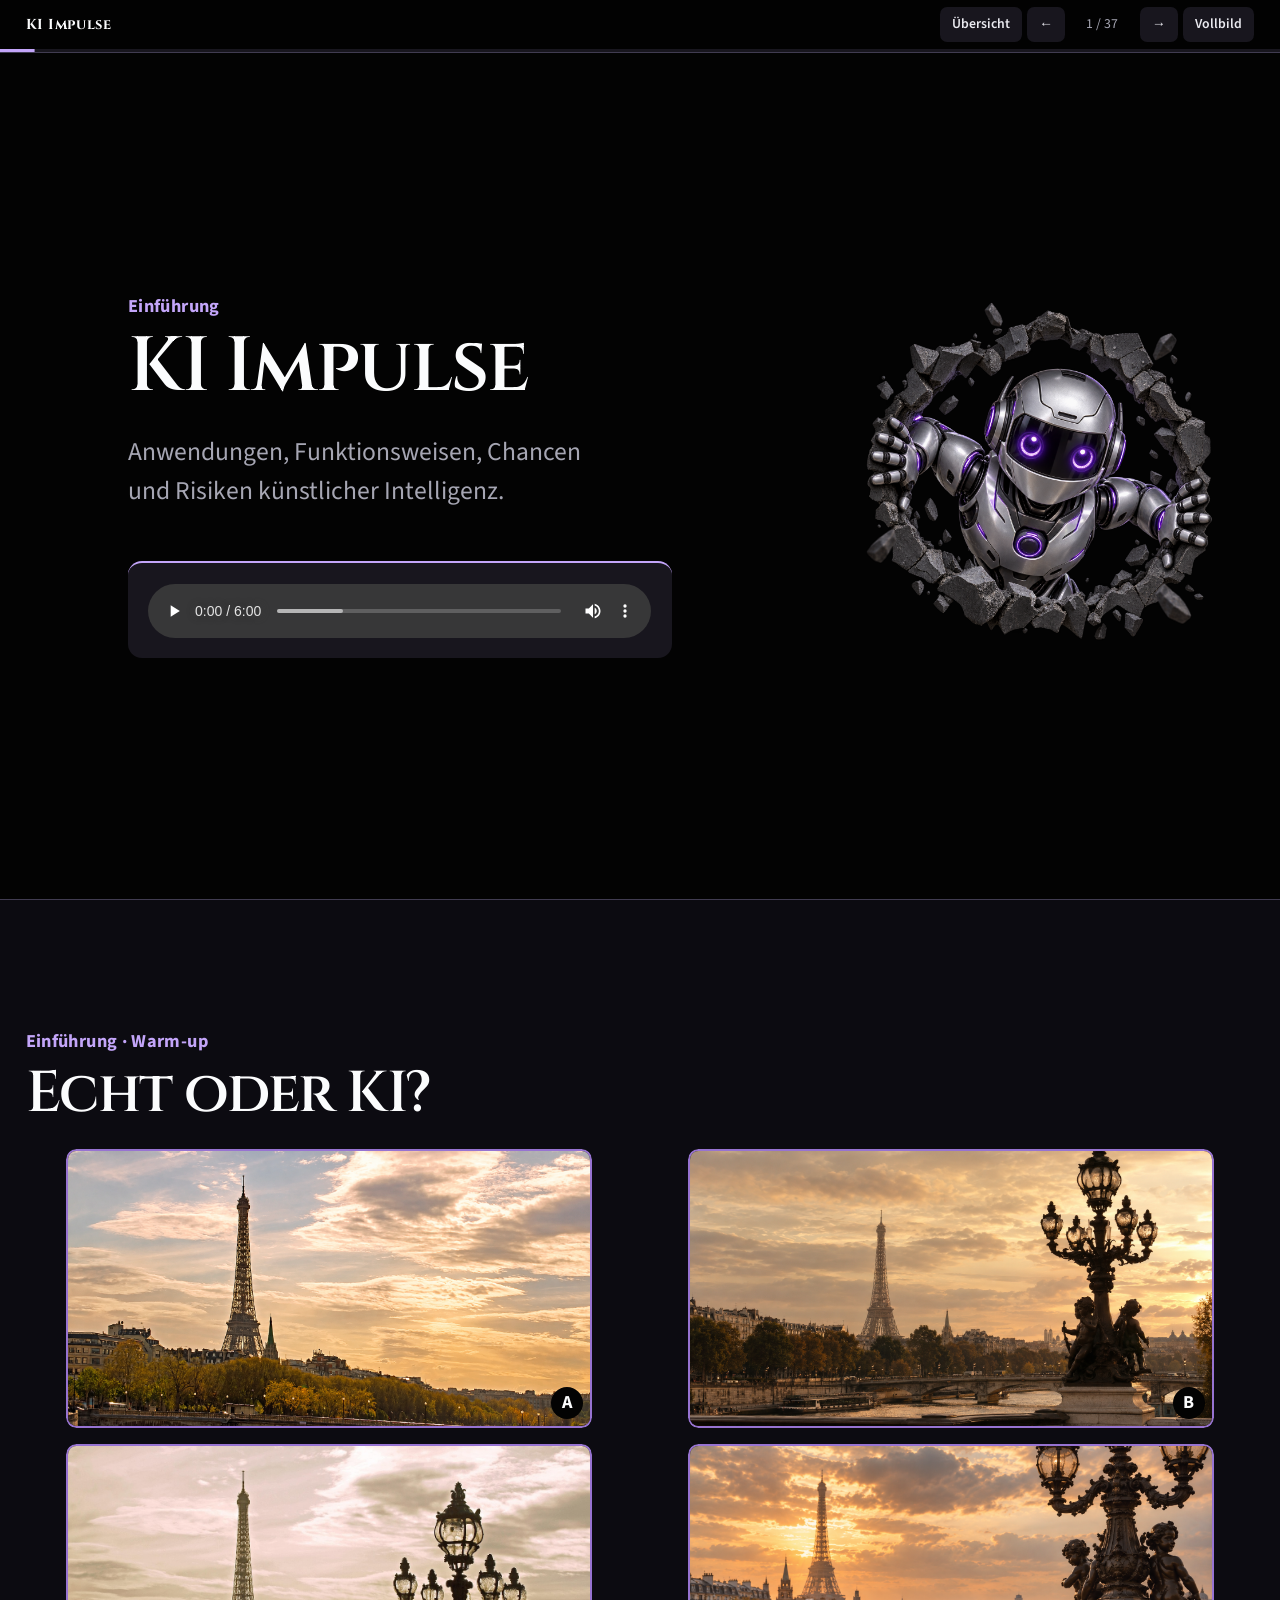
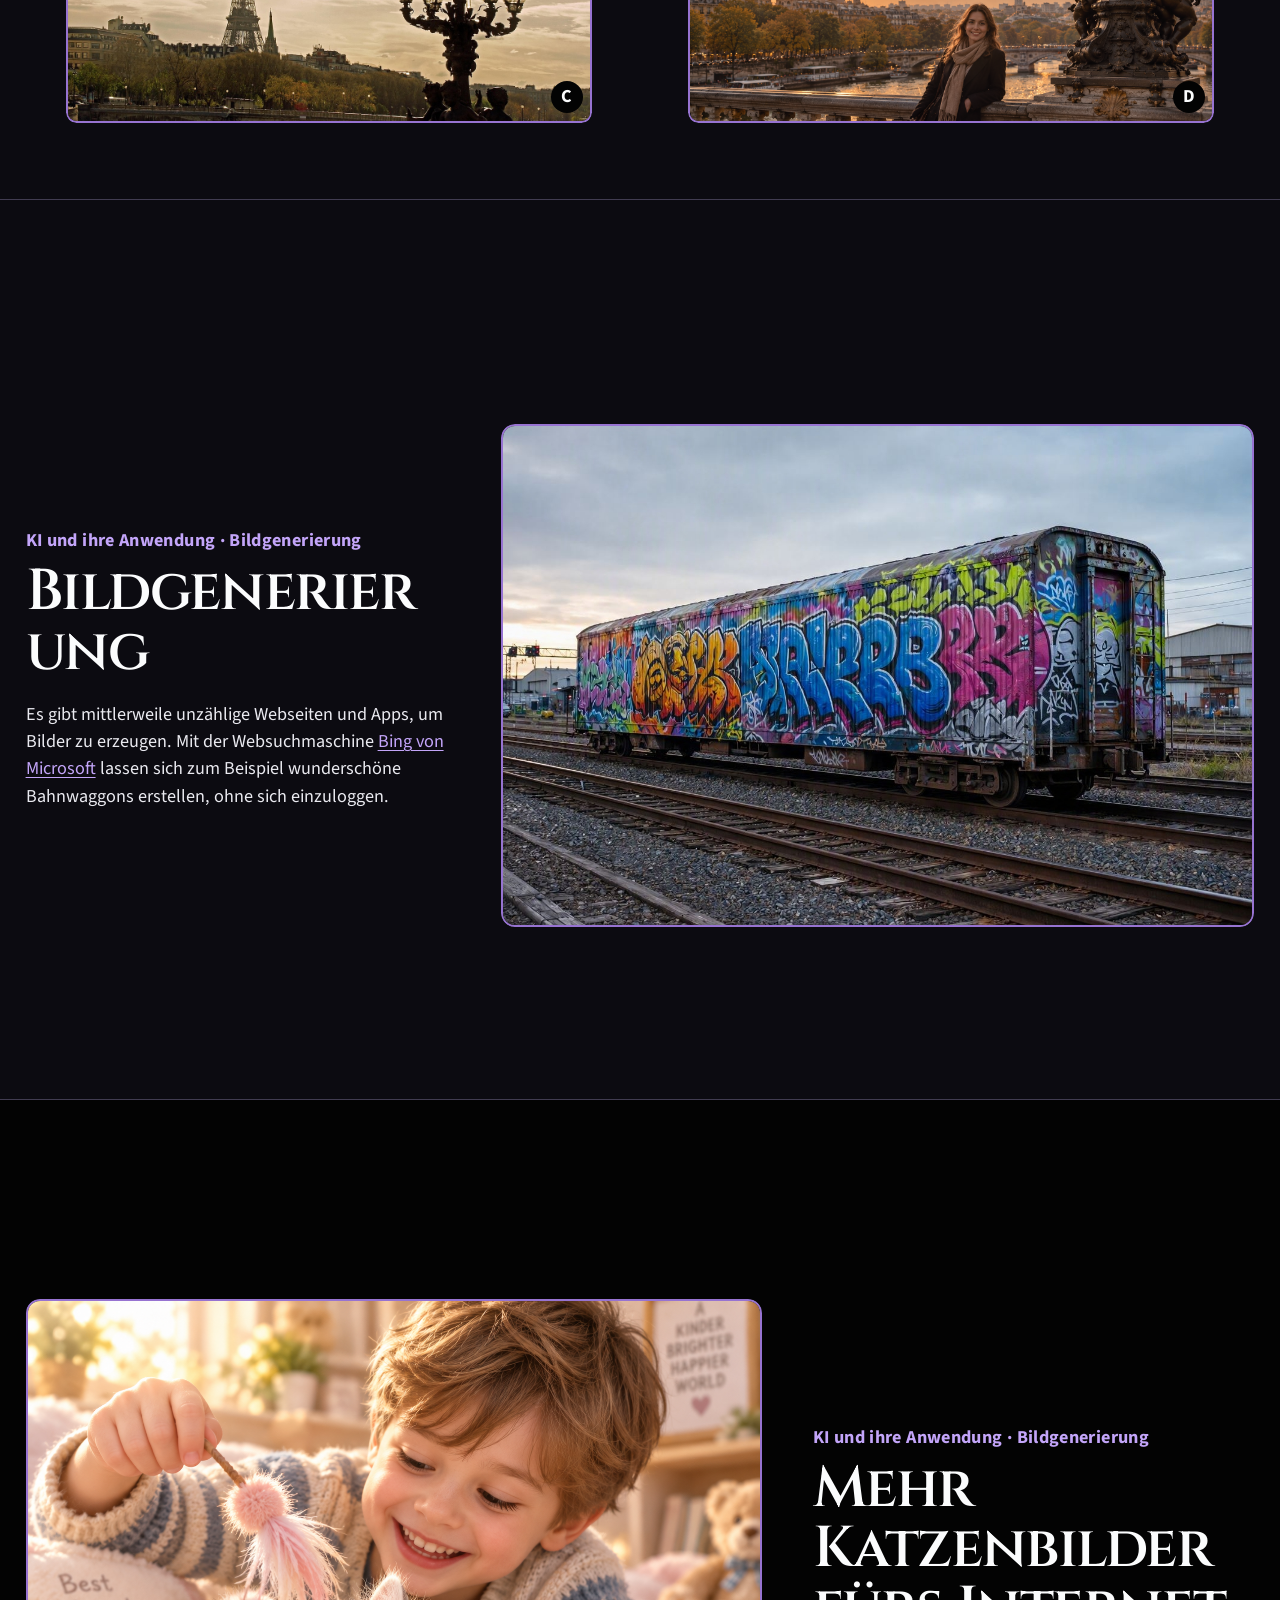
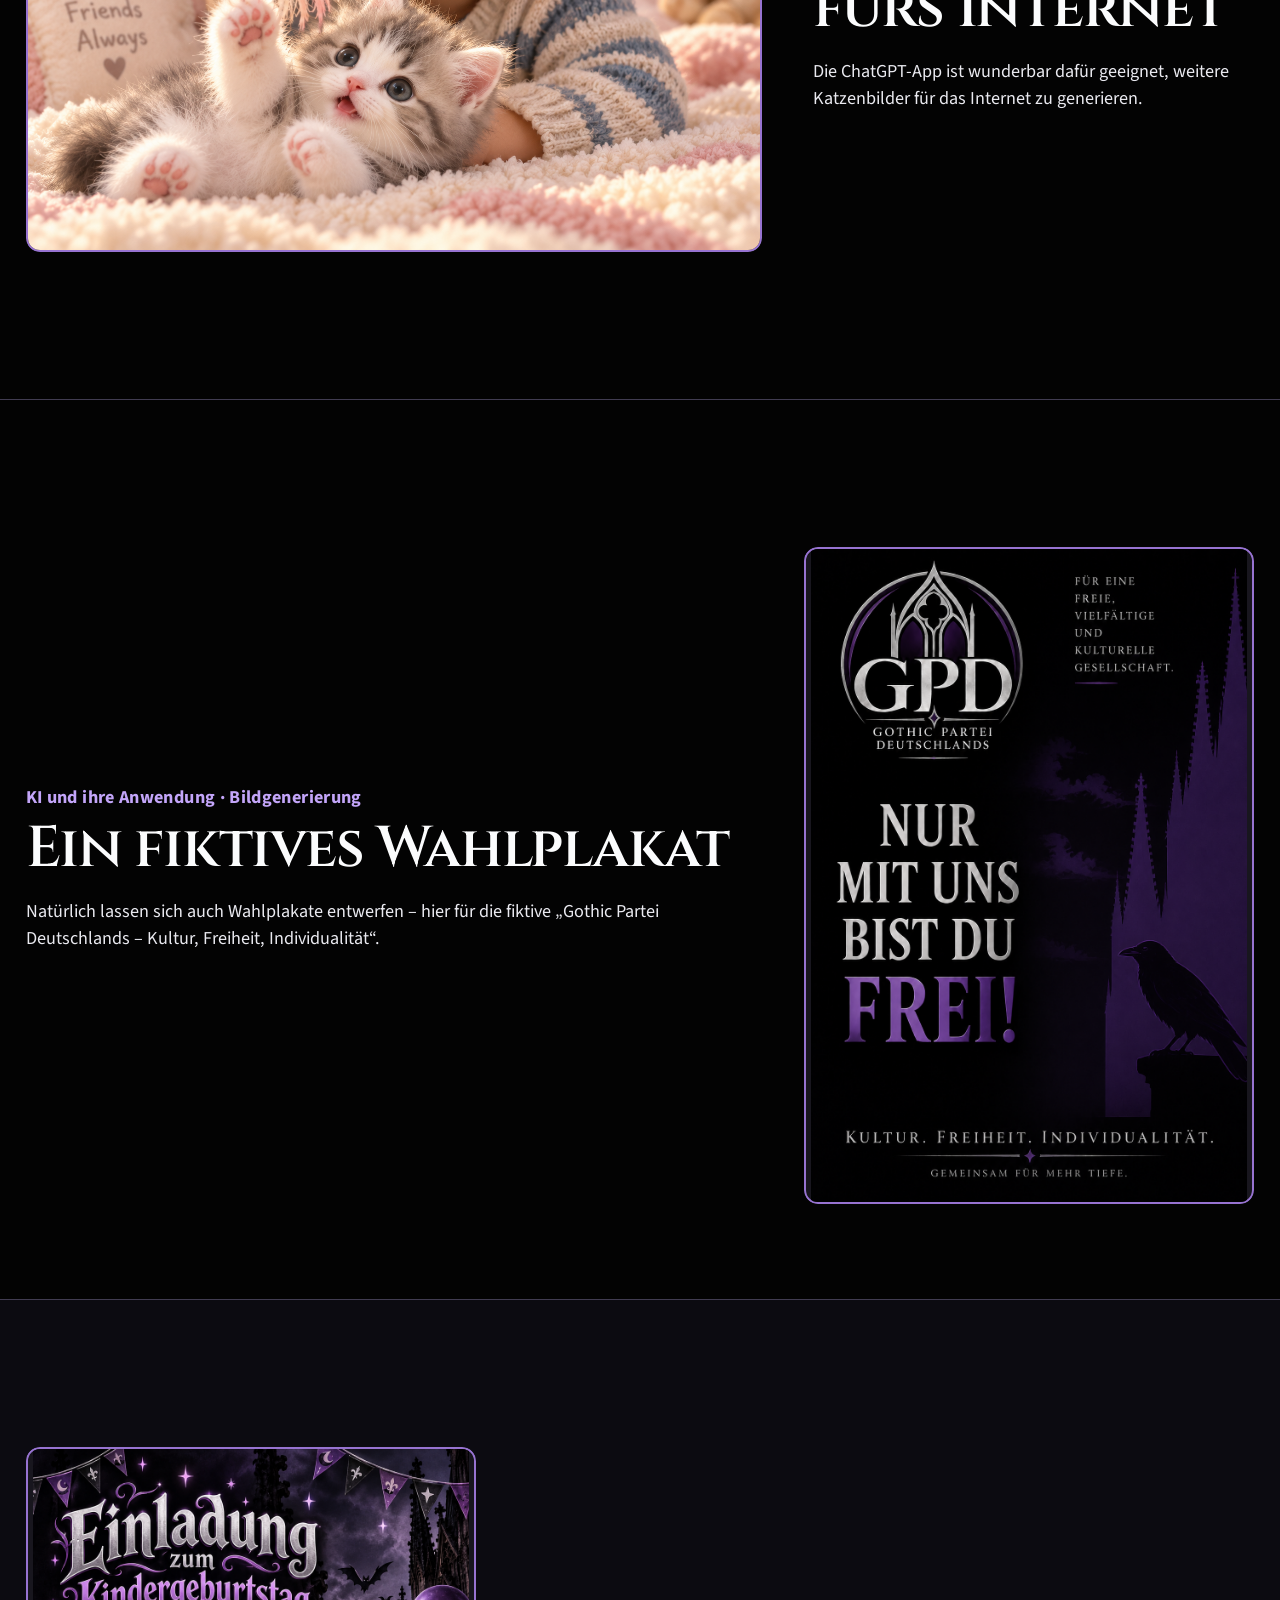
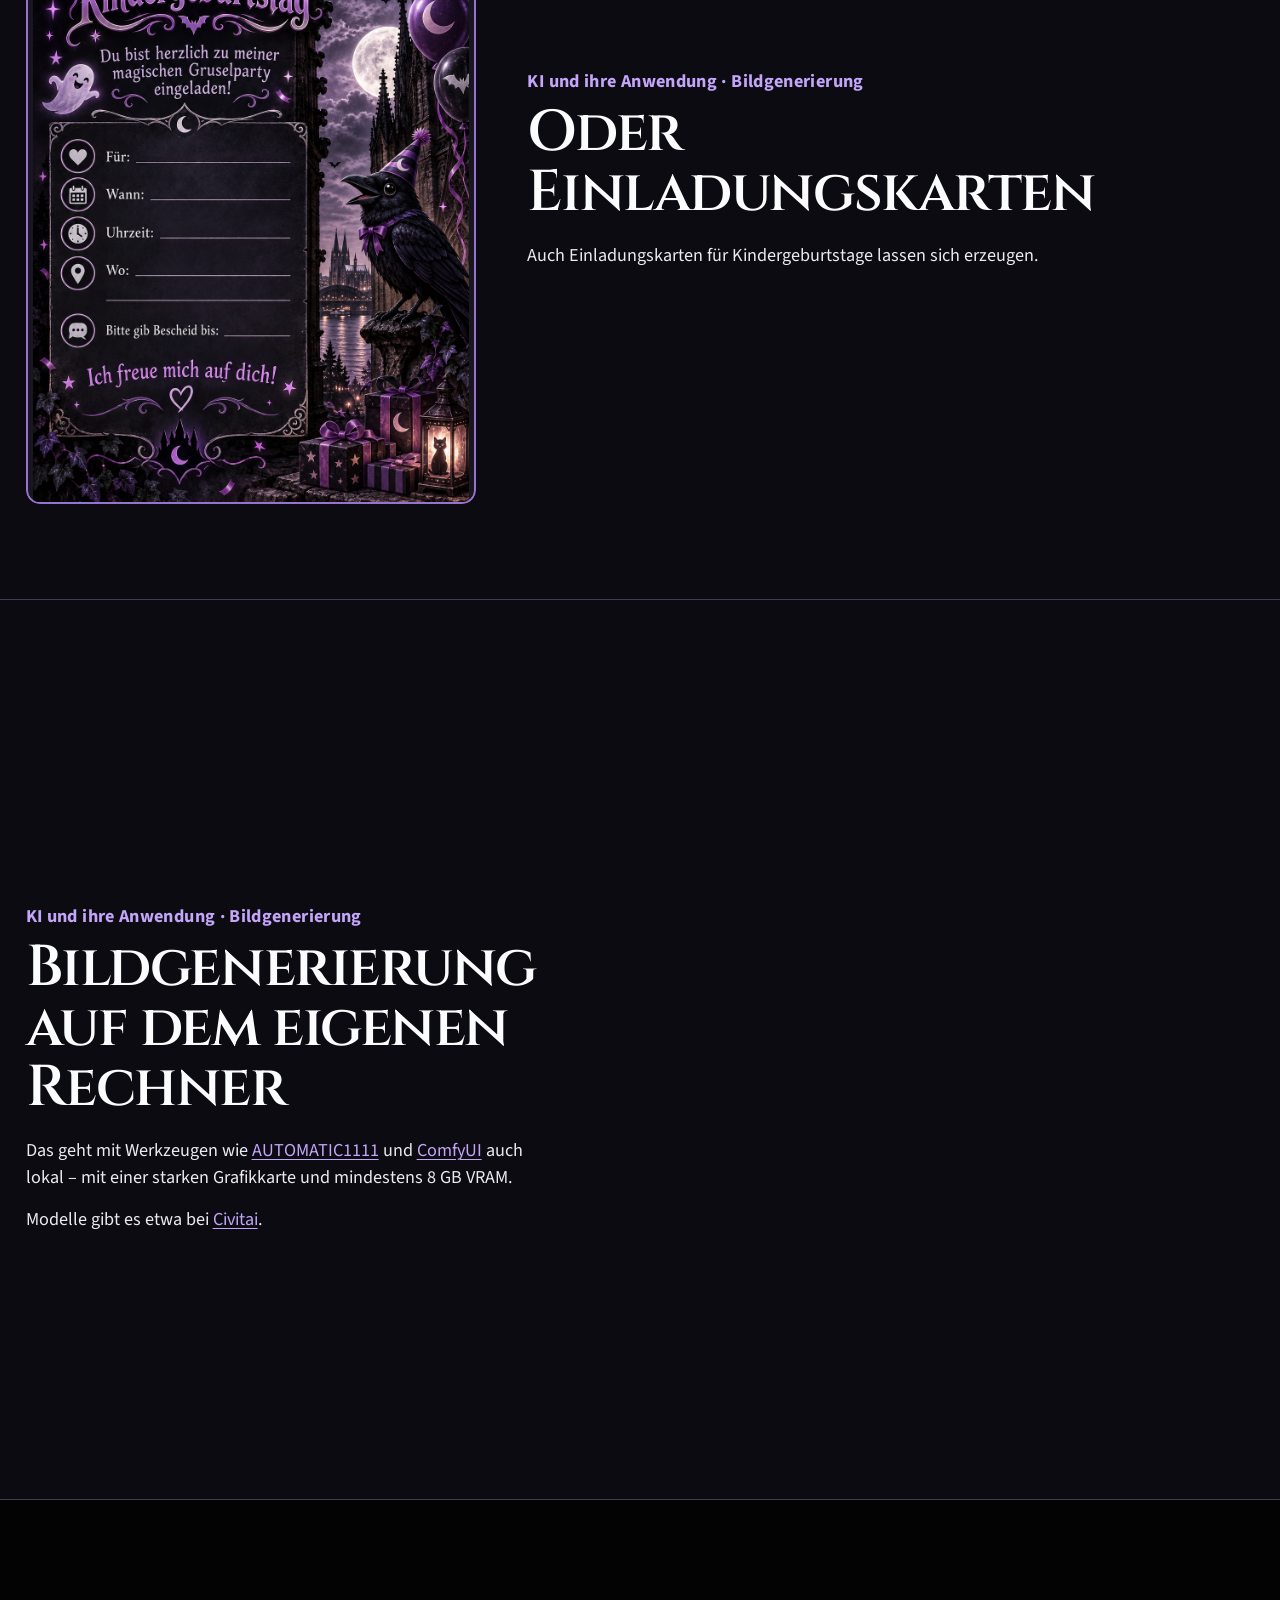
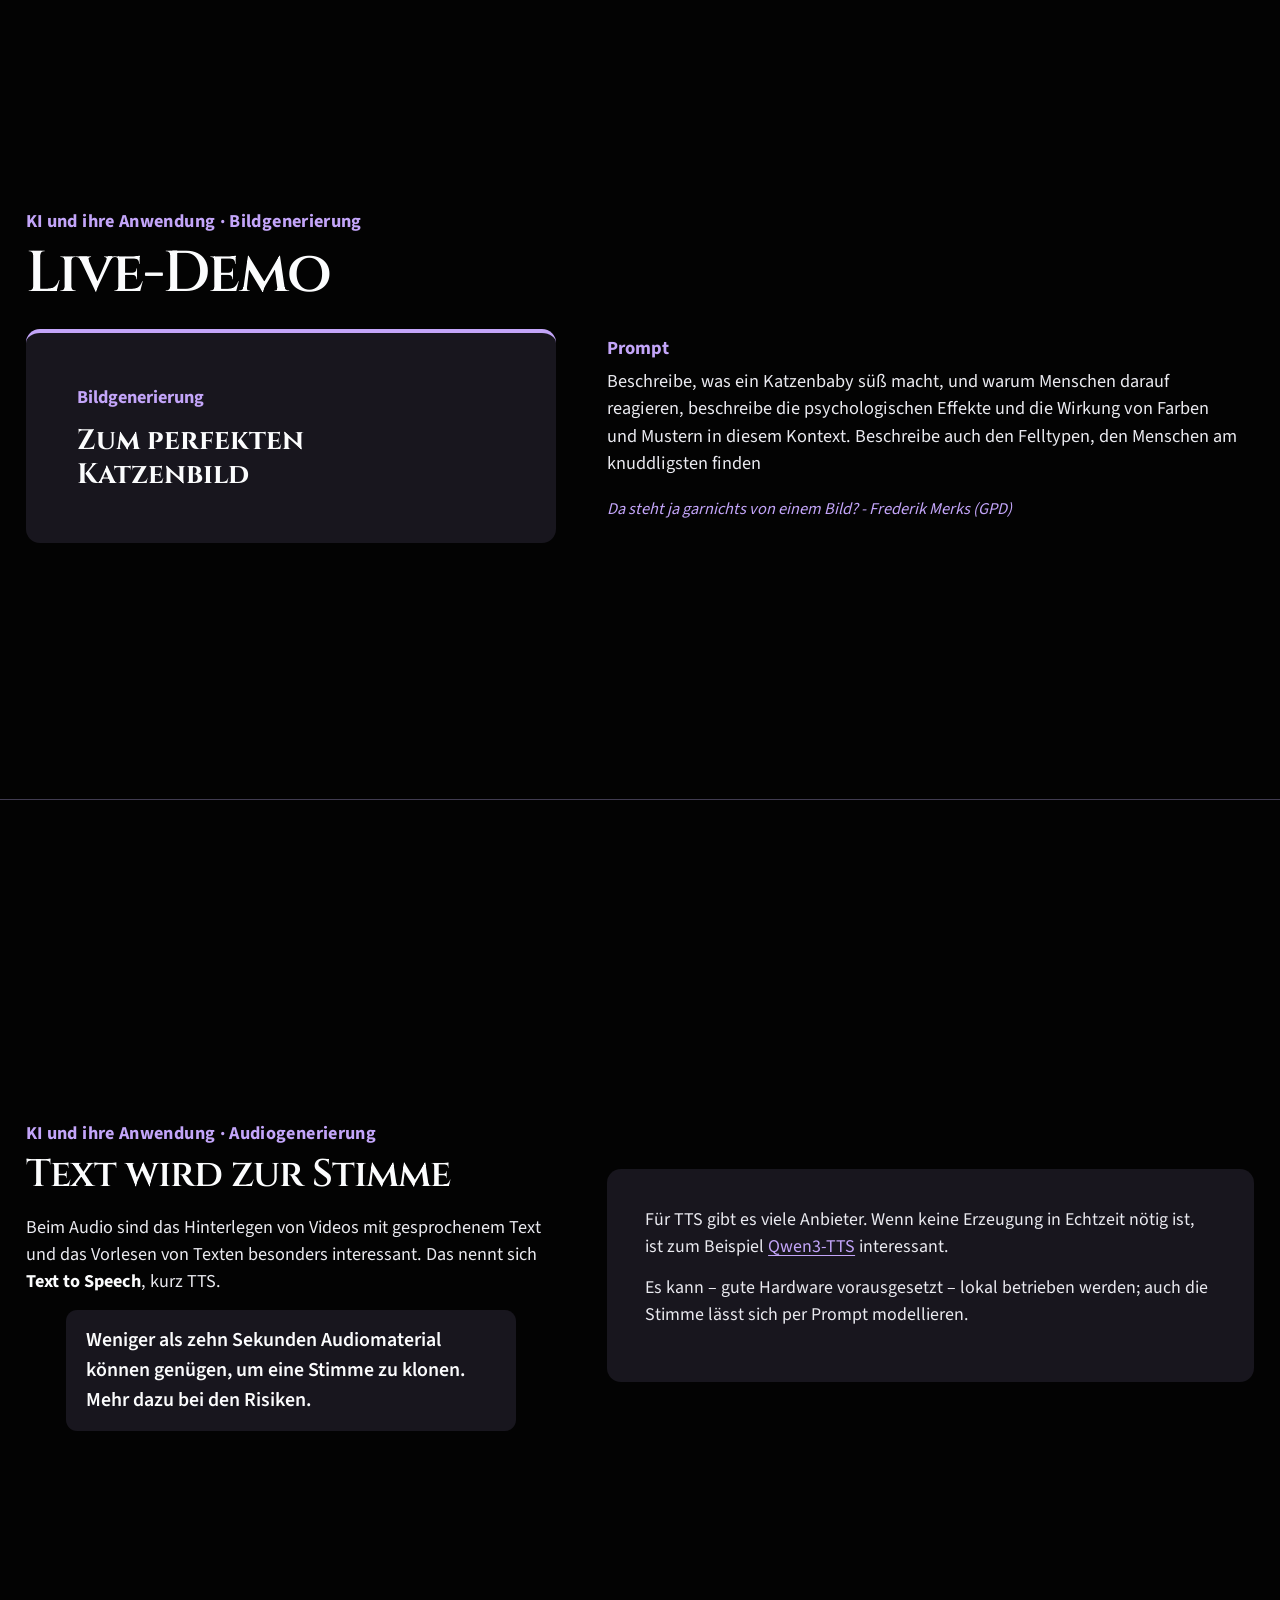
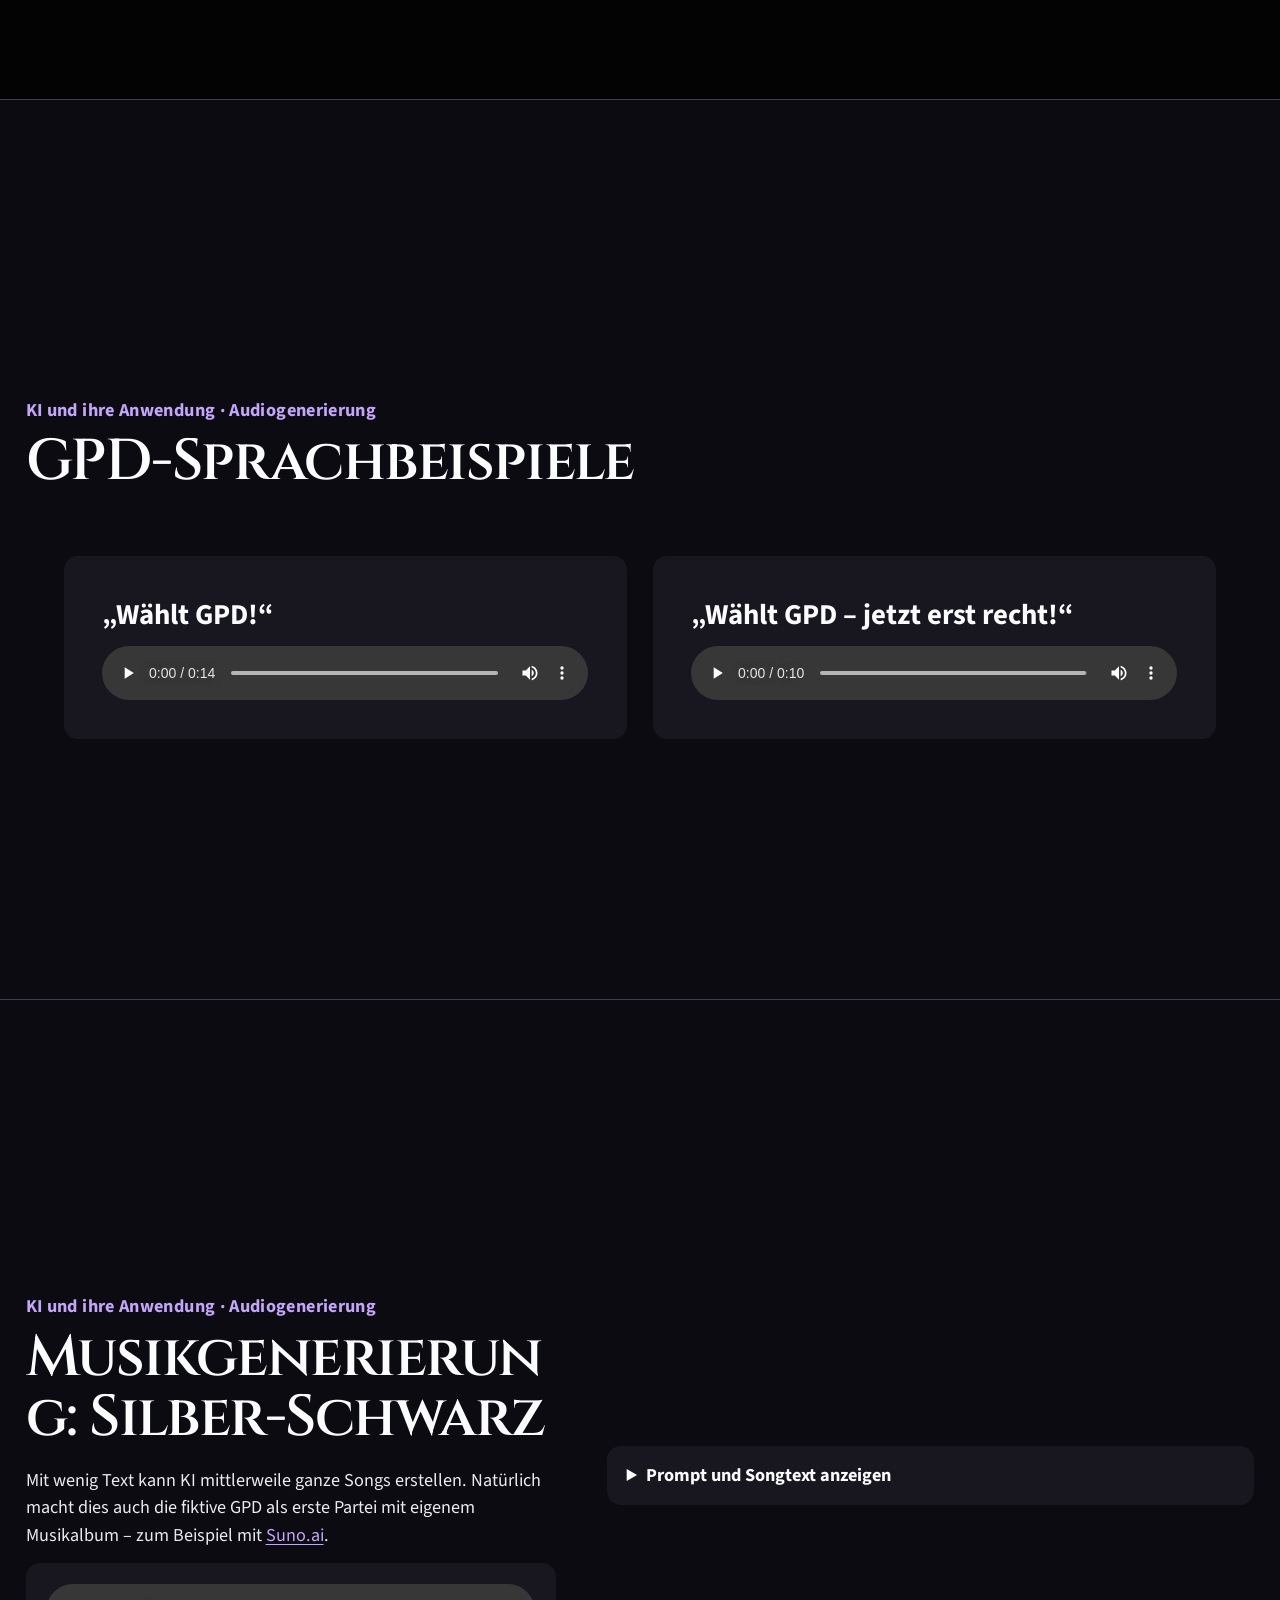
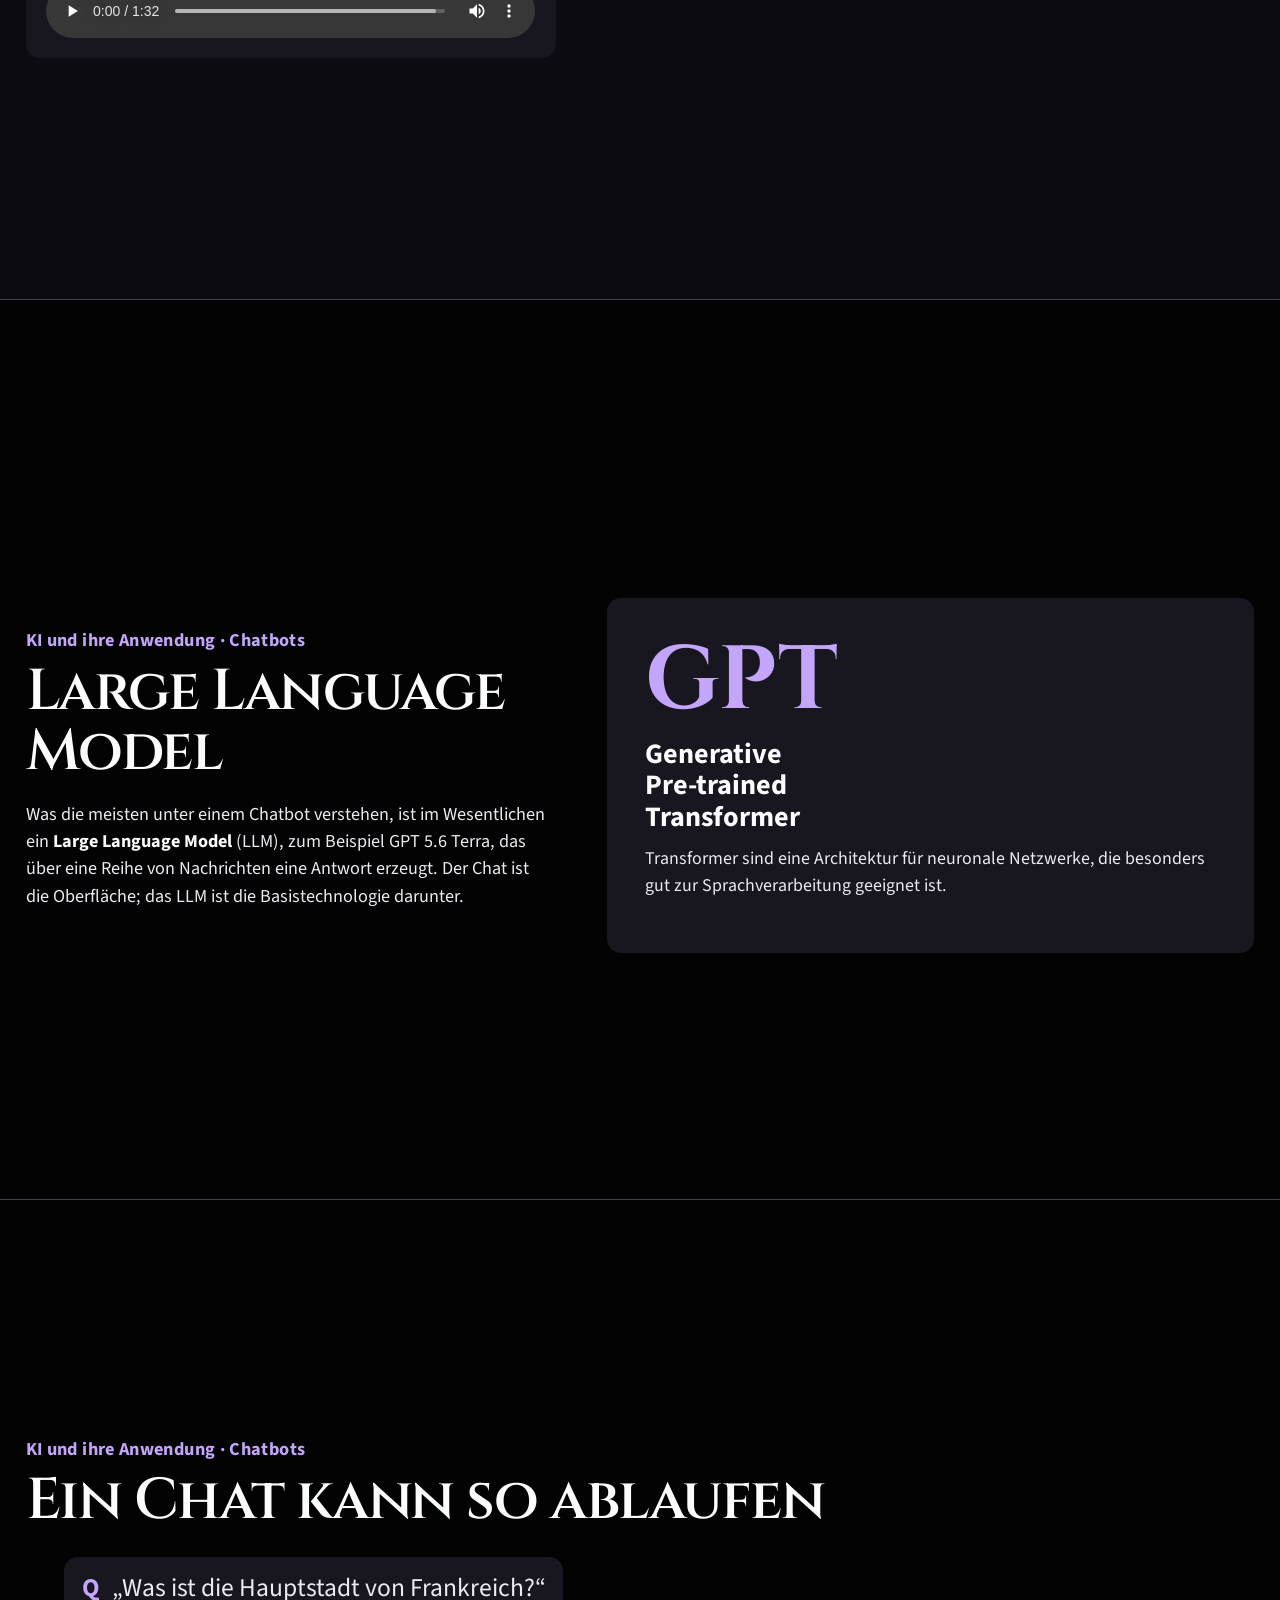
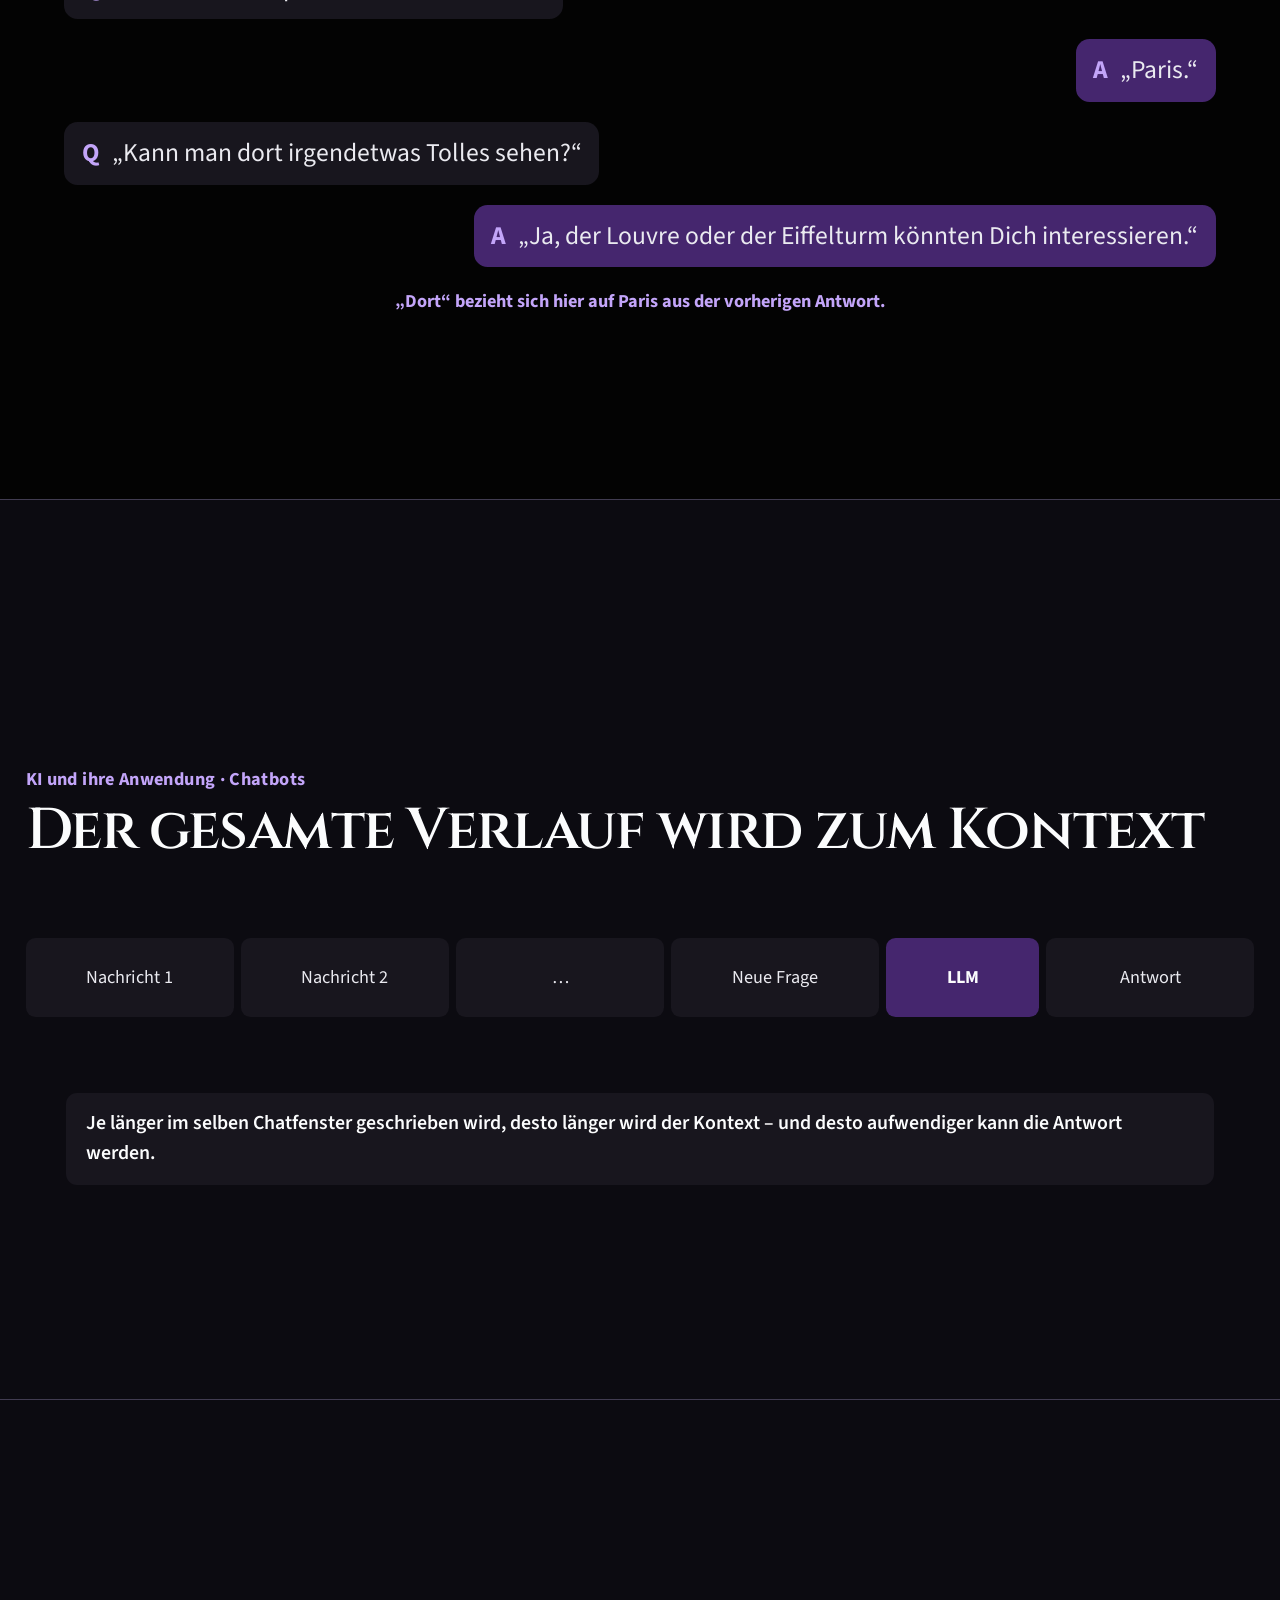
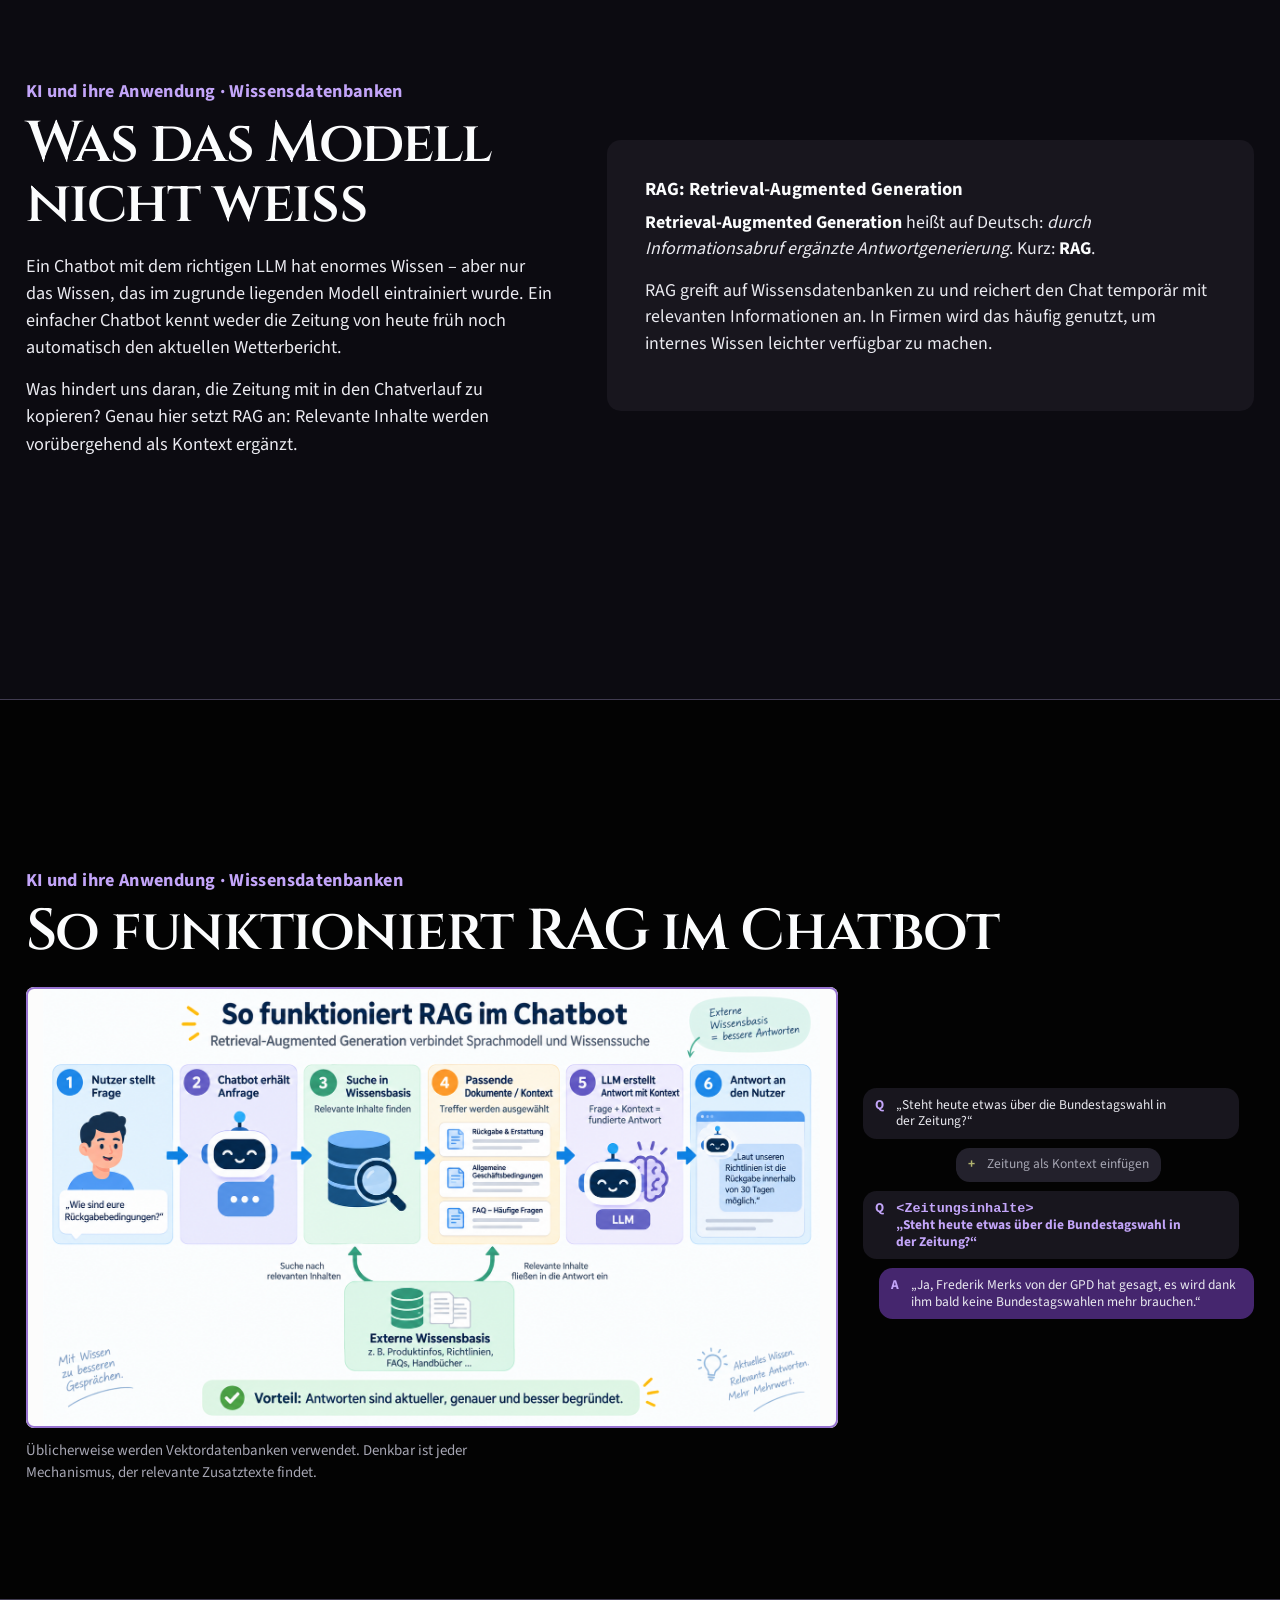
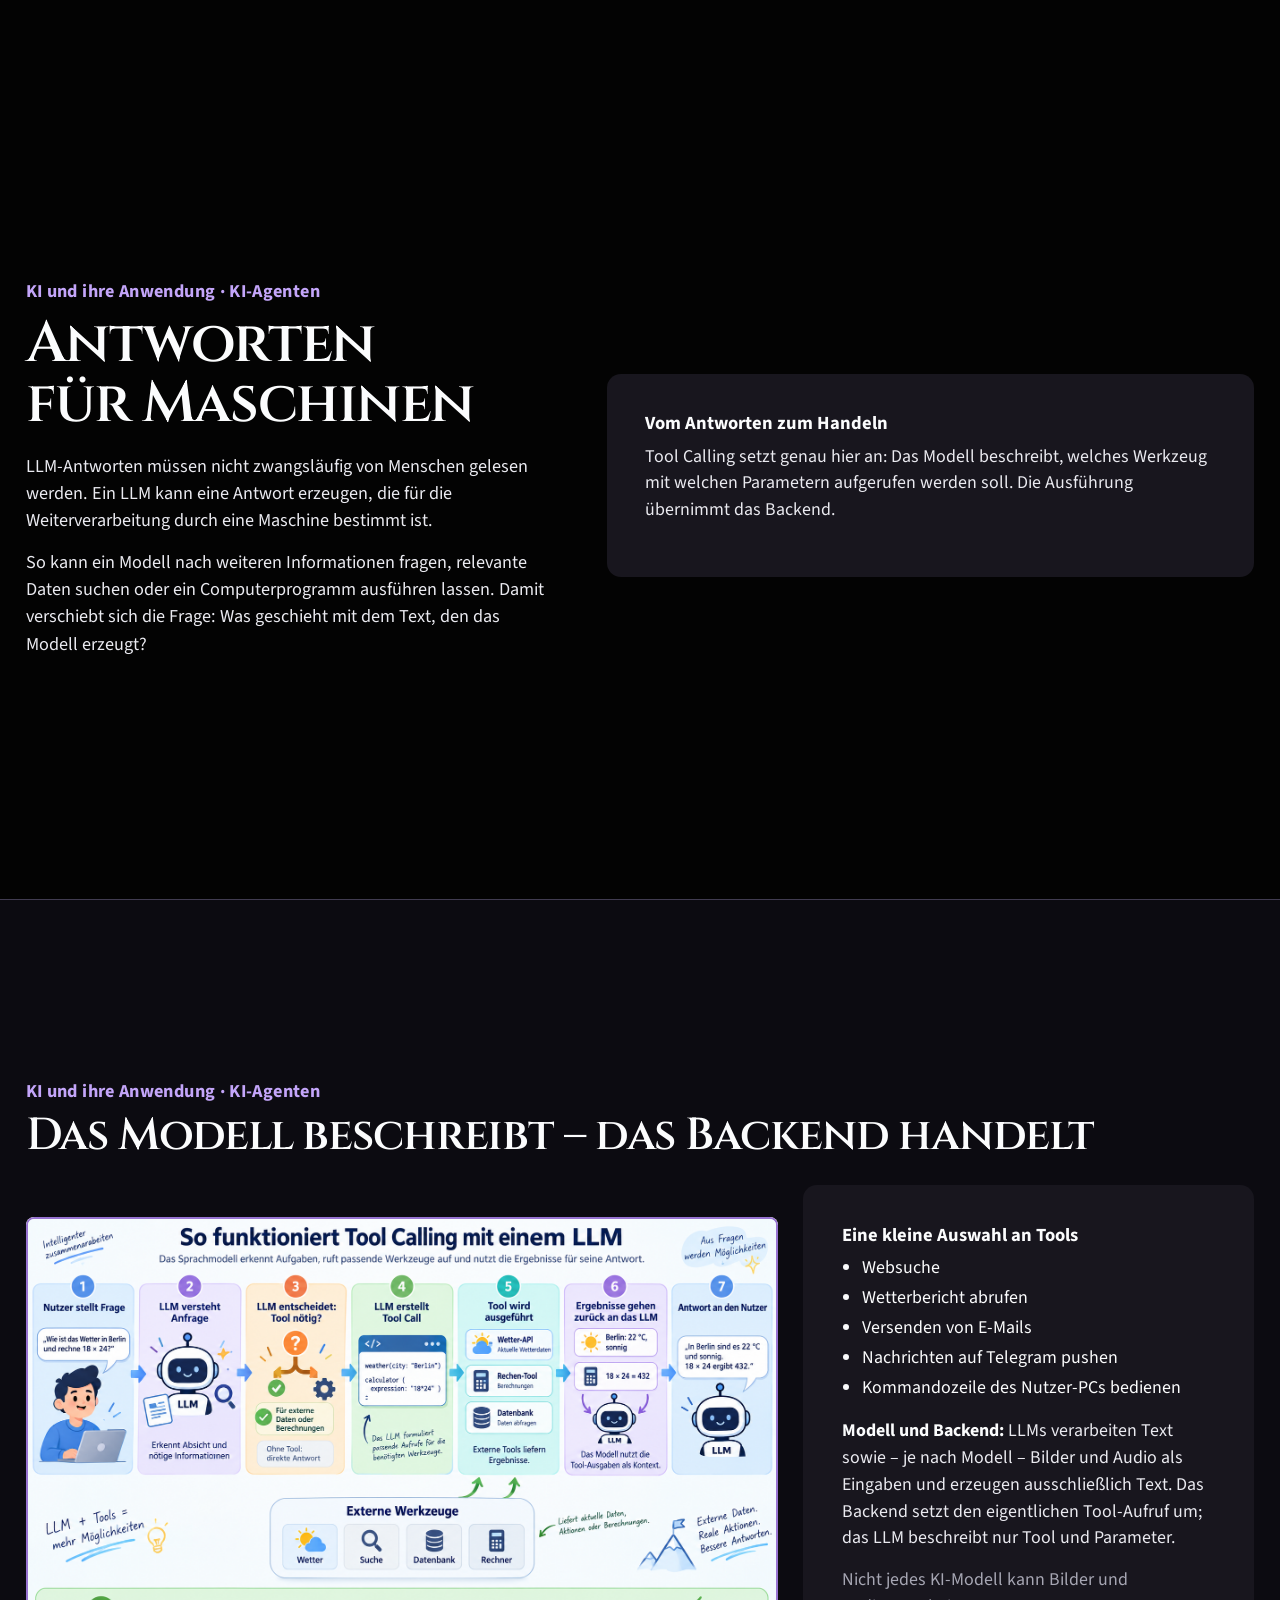
==== KI Impulse HTML/index.html @ af9487f2 "fix: harden image zoom and polish demo and title slides" ====
<!DOCTYPE html>
<html lang="de">
<head>
  <meta charset="utf-8">
  <meta name="viewport" content="width=device-width, initial-scale=1">
  <meta name="theme-color" content="#111014">
  <meta name="description" content="KI Impulse: eine deutschsprachige Präsentation über Anwendungen, Funktionsweisen, Chancen und Risiken künstlicher Intelligenz.">
  <title>KI Impulse</title>
  <link rel="stylesheet" href="assets/css/styles.css">
  <script src="assets/js/slideshow.js" defer></script>
</head>
<body>
  <a class="skip-link" href="#ki-impulse">Zum Inhalt springen</a>

  <header class="toolbar" aria-label="Präsentationssteuerung">
    <a class="brand" href="#ki-impulse" aria-label="Zur ersten Folie">KI Impulse</a>
    <div class="toolbar__actions">
      <button type="button" data-action="overview" aria-haspopup="dialog" aria-controls="slide-overview">Übersicht</button>
      <a class="nav-button" href="#ki-impulse" data-action="previous" aria-label="Vorherige Folie">←</a>
      <output class="counter" aria-live="polite"><span data-current>1</span><span aria-hidden="true"> / </span><span data-total>37</span></output>
      <a class="nav-button" href="#echt-oder-ki" data-action="next" aria-label="Nächste Folie">→</a>
      <button type="button" data-action="fullscreen" aria-label="Vollbild umschalten">Vollbild</button>
    </div>
    <div class="progress" aria-hidden="true"><span data-progress></span></div>
  </header>

  <main id="slides" class="slides">
    <section class="slide slide--title" id="ki-impulse" data-title="KI Impulse" tabindex="-1">
      <div class="slide__content title-composition">
        <p class="section-mark">Einführung</p>
        <h1>KI <span>Impulse</span></h1>
        <p class="lede">Anwendungen, Funktionsweisen, Chancen und Risiken künstlicher Intelligenz.</p>
        <img class="title-avatar" src="assets/images/roboter-avatar-animiert.svg" alt="Ein freundlicher Roboter mit sanft pulsierenden lila Lichtern bricht durch eine kreisförmige Öffnung und greift mit beiden Händen nach dem Rand." width="1254" height="1254" loading="eager" decoding="sync">
        <div class="audio-block audio-block--intro">
          <audio controls preload="metadata">
            <source src="assets/audio/ai-lounge.mp3" type="audio/mpeg">
            Ihr Browser kann diese Audiodatei nicht wiedergeben.
          </audio>
        </div>
      </div>
    </section>

    <section class="slide slide--gallery" id="echt-oder-ki" data-title="Echt oder KI?" tabindex="-1">
      <div class="slide__content">
        <header class="slide__header"><p class="section-mark">Einführung · Warm-up</p><h2>Echt oder KI?</h2></header>
        <div class="image-grid image-grid--quiz">
          <figure><img src="assets/images/paris-eiffelturm-ki-1.png" alt="Eiffelturm bei warmem Abendlicht hinter einer Seine-Brücke." loading="eager" decoding="sync"><figcaption>A</figcaption></figure>
          <figure><img src="assets/images/paris-eiffelturm-ki-2.png" alt="Pariser Stadtansicht mit Eiffelturm, Seine und historischer Straßenlaterne im Abendlicht." loading="eager" decoding="sync"><figcaption>B</figcaption></figure>
          <figure><img src="assets/images/paris-eiffelturm-original.jpg" alt="Fotografie des Eiffelturms und einer historischen Straßenlaterne an der Seine." loading="eager" decoding="sync"><figcaption>C</figcaption></figure>
          <figure><img src="assets/images/paris-eiffelturm-ki-3.png" alt="Junge Frau vor Eiffelturm und verzierter Straßenlaterne im Abendlicht." loading="eager" decoding="sync"><figcaption>D</figcaption></figure>
        </div>
      </div>
    </section>

    <section class="slide slide--media" id="bildgenerierung" data-title="Bildgenerierung" tabindex="-1">
      <div class="slide__content split split--wide-media">
        <div class="copy"><p class="section-mark">KI und ihre Anwendung · Bildgenerierung</p><h2>Bildgenerierung</h2><p>Es gibt mittlerweile unzählige Webseiten und Apps, um Bilder zu erzeugen. Mit der Websuchmaschine <a href="https://www.bing.com" target="_blank" rel="noreferrer">Bing von Microsoft</a> lassen sich zum Beispiel wunderschöne Bahnwaggons erstellen, ohne sich einzuloggen.</p></div>
        <figure class="media-frame"><img src="assets/images/graffiti-waggon.png" alt="KI-generierter, vollständig mit farbigem Graffiti bedeckter Güterwaggon auf Bahngleisen." loading="eager" decoding="sync"></figure>
      </div>
    </section>

    <section class="slide slide--media" id="katzenbilder" data-title="Bildgenerierung: Katzenbilder" tabindex="-1">
      <div class="slide__content split split--reverse">
        <figure class="media-frame"><img src="assets/images/kind-und-katze.png" alt="KI-generiertes Bild eines lachenden Kindes, das mit einer jungen Katze spielt." loading="eager" decoding="sync"></figure>
        <div class="copy"><p class="section-mark">KI und ihre Anwendung · Bildgenerierung</p><h2>Mehr Katzenbilder fürs Internet</h2><p>Die ChatGPT-App ist wunderbar dafür geeignet, weitere Katzenbilder für das Internet zu generieren.</p></div>
      </div>
    </section>

    <section class="slide slide--media slide--original" id="wahlplakat" data-title="Bildgenerierung: Wahlplakat" tabindex="-1">
      <div class="slide__content split split--portrait">
        <div class="copy"><p class="section-mark">KI und ihre Anwendung · Bildgenerierung</p><h2>Ein fiktives Wahlplakat</h2><p>Natürlich lassen sich auch Wahlplakate entwerfen – hier für die fiktive „Gothic Partei Deutschlands – Kultur, Freiheit, Individualität“.</p></div>
        <figure class="media-frame media-frame--portrait"><img src="assets/images/gpd-wahlplakat.png" alt="Fiktives schwarzes GPD-Wahlplakat mit silberner Schrift, violetten Akzenten, Kathedralensilhouetten und Rabe." loading="eager" decoding="sync"></figure>
      </div>
    </section>

    <section class="slide slide--media slide--original" id="einladungskarten" data-title="Bildgenerierung: Einladungskarten" tabindex="-1">
      <div class="slide__content split split--portrait split--reverse">
        <figure class="media-frame media-frame--portrait"><img src="assets/images/kindergeburtstag-einladung.png" alt="KI-generierte Einladung zu einem magischen Kindergeburtstag mit violett-schwarzer Gothic-Gestaltung, Gespenst und Rabe." loading="eager" decoding="sync"></figure>
        <div class="copy"><p class="section-mark">KI und ihre Anwendung · Bildgenerierung</p><h2>Oder Einladungskarten</h2><p>Auch Einladungskarten für Kindergeburtstage lassen sich erzeugen.</p></div>
      </div>
    </section>

    <section class="slide slide--discussion" id="lokale-bildwerkzeuge" data-title="Bildgenerierung: Lokale Werkzeuge" tabindex="-1">
      <div class="slide__content split">
        <div class="copy"><p class="section-mark">KI und ihre Anwendung · Bildgenerierung</p><h2>Bildgenerierung auf dem eigenen Rechner</h2><p>Das geht mit Werkzeugen wie <a href="https://github.com/automatic1111/stable-diffusion-webui" target="_blank" rel="noreferrer">AUTOMATIC1111</a> und <a href="https://github.com/comfy-org/comfyui" target="_blank" rel="noreferrer">ComfyUI</a> auch lokal – mit einer starken Grafikkarte und mindestens 8 GB VRAM.</p><p>Modelle gibt es etwa bei <a href="https://civitai.com/models" target="_blank" rel="noreferrer">Civitai</a>.</p></div>
      </div>
    </section>

    <section class="slide slide--discussion" id="live-demo-bildgenerierung" data-title="Live-Demo: Bildgenerierung" tabindex="-1">
      <div class="slide__content"><header class="slide__header"><p class="section-mark">KI und ihre Anwendung · Bildgenerierung</p><h2>Live-Demo</h2></header><div class="split"><aside class="live-prompt" aria-label="Live-Demo"><span>Bildgenerierung</span><strong>Zum perfekten Katzenbild</strong></aside><div class="demo-prompt"><h3>Prompt</h3><p>Beschreibe, was ein Katzenbaby süß macht, und warum Menschen darauf reagieren, beschreibe die psychologischen Effekte und die Wirkung von Farben und Mustern in diesem Kontext. Beschreibe auch den Felltypen, den Menschen am knuddligsten finden</p><p class="demo-prompt__note">Da steht ja garnichts von einem Bild? - Frederik Merks (GPD)</p></div></div></div>
    </section>

    <section class="slide slide--text" id="audiogenerierung" data-title="Audiogenerierung: Text to Speech" tabindex="-1">
      <span id="text-to-speech" class="anchor-target" aria-hidden="true"></span><div class="slide__content split">
        <div class="copy"><p class="section-mark">KI und ihre Anwendung · Audiogenerierung</p><h2>Text wird zur Stimme</h2><p>Beim Audio sind das Hinterlegen von Videos mit gesprochenem Text und das Vorlesen von Texten besonders interessant. Das nennt sich <strong>Text to Speech</strong>, kurz TTS.</p><blockquote>Weniger als zehn Sekunden Audiomaterial können genügen, um eine Stimme zu klonen. Mehr dazu bei den Risiken.</blockquote></div>
        <div class="fact-panel"><p>Für TTS gibt es viele Anbieter. Wenn keine Erzeugung in Echtzeit nötig ist, ist zum Beispiel <a href="https://huggingface.co/spaces/Qwen/Qwen3-TTS" target="_blank" rel="noreferrer">Qwen3-TTS</a> interessant.</p><p>Es kann – gute Hardware vorausgesetzt – lokal betrieben werden; auch die Stimme lässt sich per Prompt modellieren.</p></div>
      </div>
    </section>

    <section class="slide slide--audio" id="sprachbeispiele" data-title="Audiogenerierung: GPD-Sprachbeispiele" tabindex="-1">
      <div class="slide__content"><header class="slide__header"><p class="section-mark">KI und ihre Anwendung · Audiogenerierung</p><h2>GPD-Sprachbeispiele</h2></header><div class="audio-pair">
        <div class="audio-block"><strong>„Wählt GPD!“</strong><audio controls preload="metadata"><source src="assets/audio/waehlt-gpd.wav" type="audio/wav">Ihr Browser kann diese Audiodatei nicht wiedergeben.</audio></div>
        <div class="audio-block"><strong>„Wählt GPD – jetzt erst recht!“</strong><audio controls preload="metadata"><source src="assets/audio/waehlt-gpd-jetzt.wav" type="audio/wav">Ihr Browser kann diese Audiodatei nicht wiedergeben.</audio></div>
      </div></div>
    </section>

    <section class="slide slide--audio" id="silber-schwarz" data-title="Audiogenerierung: Musikgenerierung" tabindex="-1">
      <div class="slide__content split">
        <div class="copy"><p class="section-mark">KI und ihre Anwendung · Audiogenerierung</p><h2>Musikgenerierung: Silber-Schwarz</h2><p>Mit wenig Text kann KI mittlerweile ganze Songs erstellen. Natürlich macht dies auch die fiktive GPD als erste Partei mit eigenem Musikalbum – zum Beispiel mit <a href="https://suno.com" target="_blank" rel="noreferrer">Suno.ai</a>.</p><div class="audio-block"><audio controls preload="metadata"><source src="assets/audio/silber-schwarz.mp3" type="audio/mpeg">Ihr Browser kann diese Audiodatei nicht wiedergeben.</audio></div></div>
        <details class="details-panel"><summary>Prompt und Songtext anzeigen</summary><div class="details-panel__body"><p><strong>[Intro]</strong><br>Schwarzer Samt und Silberlicht,<br>in einem Land, das leise spricht.</p><p><strong>[Verse]</strong><br>Zwischen Türmen, Stein und Zeit,<br>trägt die Nacht ihr dunkles Kleid.<br>Kunst und Freiheit, Klang und Raum,<br>GPD in Deinem Traum …</p><p><strong>[Chorus: Layered Vocals, Choir]</strong><br>GPD, in Silber-Schwarz.<br>GPD, für Stadt und Harz.<br>GPD, durch dunkle Nacht.<br>GPD, die Freiheit macht.</p><p><strong>[Outro]</strong><br>Wenn der Mond am Himmel steht,<br>lebt die Nacht, bevor sie geht.</p><p><strong>Style</strong><br>gothic rock, neoclassical goth, 1990s goth rock</p></div></details>
      </div>
    </section>

    <section class="slide slide--text" id="chatbots" data-title="Chatbots: Large Language Model" tabindex="-1">
      <span id="llm-grundlagen" class="anchor-target" aria-hidden="true"></span><div class="slide__content split"><div class="copy"><p class="section-mark">KI und ihre Anwendung · Chatbots</p><h2>Large Language Model</h2><p>Was die meisten unter einem Chatbot verstehen, ist im Wesentlichen ein <strong>Large Language Model</strong> (LLM), zum Beispiel GPT 5.6 Terra, das über eine Reihe von Nachrichten eine Antwort erzeugt. Der Chat ist die Oberfläche; das LLM ist die Basistechnologie darunter.</p></div><div class="definition"><strong>GPT</strong><span>Generative<br>Pre-trained<br>Transformer</span><p>Transformer sind eine Architektur für neuronale Netzwerke, die besonders gut zur Sprachverarbeitung geeignet ist.</p></div></div>
    </section>

    <section class="slide slide--dialogue" id="chatverlauf" data-title="Chatbots: Chatverlauf" tabindex="-1">
      <div class="slide__content"><header class="slide__header"><p class="section-mark">KI und ihre Anwendung · Chatbots</p><h2>Ein Chat kann so ablaufen</h2></header><div class="dialogue">
        <p class="bubble bubble--question"><span>Q</span>„Was ist die Hauptstadt von Frankreich?“</p>
        <p class="bubble bubble--answer"><span>A</span>„Paris.“</p>
        <p class="bubble bubble--question"><span>Q</span>„Kann man dort irgendetwas Tolles sehen?“</p>
        <p class="bubble bubble--answer"><span>A</span>„Ja, der Louvre oder der Eiffelturm könnten Dich interessieren.“</p>
      </div><p class="question-line">„Dort“ bezieht sich hier auf Paris aus der vorherigen Antwort.</p></div>
    </section>

    <section class="slide slide--diagram" id="kontext" data-title="Chatbots: Kontext" tabindex="-1">
      <div class="slide__content"><header class="slide__header"><p class="section-mark">KI und ihre Anwendung · Chatbots</p><h2>Der gesamte Verlauf wird zum Kontext</h2></header><div class="context-flow" role="img" aria-label="Die bisherigen Nachrichten werden zusammen mit der neuen Frage erneut verarbeitet"><span>Nachricht 1</span><span>Nachricht 2</span><span>…</span><span>Neue Frage</span><strong>LLM</strong><span>Antwort</span></div><blockquote>Je länger im selben Chatfenster geschrieben wird, desto länger wird der Kontext – und desto aufwendiger kann die Antwort werden.</blockquote></div>
    </section>

    <section class="slide slide--text" id="wissensgrenzen-und-rag" data-title="Wissensdatenbanken: RAG" tabindex="-1">
      <div class="slide__content split"><div class="copy"><p class="section-mark">KI und ihre Anwendung · Wissensdatenbanken</p><h2>Was das Modell nicht weiß</h2><p>Ein Chatbot mit dem richtigen LLM hat enormes Wissen – aber nur das Wissen, das im zugrunde liegenden Modell eintrainiert wurde. Ein einfacher Chatbot kennt weder die Zeitung von heute früh noch automatisch den aktuellen Wetterbericht.</p><p>Was hindert uns daran, die Zeitung mit in den Chatverlauf zu kopieren? Genau hier setzt RAG an: Relevante Inhalte werden vorübergehend als Kontext ergänzt.</p></div><div class="fact-panel"><h3>RAG: Retrieval-Augmented Generation</h3><p><strong>Retrieval-Augmented Generation</strong> heißt auf Deutsch: <em>durch Informationsabruf ergänzte Antwortgenerierung</em>. Kurz: <strong>RAG</strong>.</p><p>RAG greift auf Wissensdatenbanken zu und reichert den Chat temporär mit relevanten Informationen an. In Firmen wird das häufig genutzt, um internes Wissen leichter verfügbar zu machen.</p></div></div>
    </section>

    <section class="slide slide--diagram" id="rag-diagramm" data-title="Wissensdatenbanken: RAG-Diagramm" tabindex="-1">
      <div class="slide__content"><header class="slide__header"><p class="section-mark">KI und ihre Anwendung · Wissensdatenbanken</p><h2>So funktioniert RAG im Chatbot</h2></header><div class="rag-layout"><figure class="media-frame media-frame--contain"><img src="assets/images/rag-diagramm.png" alt="Sechsstufiges RAG-Diagramm: Nutzerfrage, Anfrage an den Chatbot, Suche in externer Wissensbasis, Auswahl passender Dokumente, Antwort des LLM mit Kontext und Ausgabe an den Nutzer." loading="eager" decoding="sync"></figure><div class="dialogue dialogue--compact" role="group" aria-label="Beispiel für einen mit Zeitungsinhalten angereicherten Chat"><p class="bubble bubble--question"><span>Q</span>„Steht heute etwas über die Bundestagswahl in der Zeitung?“</p><p class="bubble bubble--system"><span>+</span>Zeitung als Kontext einfügen</p><p class="bubble bubble--question"><span>Q</span><span><code>&lt;Zeitungsinhalte&gt;</code><br>„Steht heute etwas über die Bundestagswahl in der Zeitung?“</span></p><p class="bubble bubble--answer"><span>A</span>„Ja, Frederik Merks von der GPD hat gesagt, es wird dank ihm bald keine Bundestagswahlen mehr brauchen.“</p></div></div><p class="rag-note">Üblicherweise werden Vektordatenbanken verwendet. Denkbar ist jeder Mechanismus, der relevante Zusatztexte findet.</p></div>
    </section>

    <section class="slide slide--text" id="ki-agenten" data-title="KI-Agenten: Antworten für Maschinen" tabindex="-1">
      <div class="slide__content split"><div class="copy"><p class="section-mark">KI und ihre Anwendung · KI-Agenten</p><h2>Antworten für Maschinen</h2><p>LLM-Antworten müssen nicht zwangsläufig von Menschen gelesen werden. Ein LLM kann eine Antwort erzeugen, die für die Weiterverarbeitung durch eine Maschine bestimmt ist.</p><p>So kann ein Modell nach weiteren Informationen fragen, relevante Daten suchen oder ein Computerprogramm ausführen lassen. Damit verschiebt sich die Frage: Was geschieht mit dem Text, den das Modell erzeugt?</p></div><div class="fact-panel"><h3>Vom Antworten zum Handeln</h3><p>Tool Calling setzt genau hier an: Das Modell beschreibt, welches Werkzeug mit welchen Parametern aufgerufen werden soll. Die Ausführung übernimmt das Backend.</p></div></div>
    </section>

    <section class="slide slide--diagram" id="tool-calling" data-title="KI-Agenten: Tool Calling" tabindex="-1">
      <div class="slide__content"><header class="slide__header"><p class="section-mark">KI und ihre Anwendung · KI-Agenten</p><h2>Das Modell beschreibt – das Backend handelt</h2></header><div class="tool-layout"><figure class="media-frame media-frame--contain"><img src="assets/images/tool-calling-diagramm.png" alt="Siebenstufiges Tool-Calling-Diagramm: Nutzerfrage, Analyse durch das LLM, Entscheidung über Tool-Nutzung, Tool Call, Ausführung, Rückgabe der Ergebnisse und Antwort an den Nutzer." loading="eager" decoding="sync"></figure><div class="fact-panel"><h3>Eine kleine Auswahl an Tools</h3><ul class="tool-list"><li>Websuche</li><li>Wetterbericht abrufen</li><li>Versenden von E-Mails</li><li>Nachrichten auf Telegram pushen</li><li>Kommandozeile des Nutzer-PCs bedienen</li></ul><p><strong>Modell und Backend:</strong> LLMs verarbeiten Text sowie – je nach Modell – Bilder und Audio als Eingaben und erzeugen ausschließlich Text. Das Backend setzt den eigentlichen Tool-Aufruf um; das LLM beschreibt nur Tool und Parameter.</p><p class="note">Nicht jedes KI-Modell kann Bilder und Audio verarbeiten.</p></div></div></div>
    </section>

    <section class="slide slide--text" id="agentischer-arbeitszyklus" data-title="KI-Agenten: Arbeitszyklus" tabindex="-1">
      <div class="slide__content"><div class="split"><div class="copy"><p class="section-mark">KI und ihre Anwendung · KI-Agenten</p><h2>Vom Tool-Ergebnis zum nächsten Schritt</h2><p>Das Tool-Ergebnis fließt zurück in den Kontext des Modells. So kann es die Antwort bewerten, den nächsten Schritt planen und erneut ein Tool auswählen.</p><p>Wenn ein System Aufgaben selbstständig in mehreren Schritten plant, geeignete Tools auswählt, Ergebnisse bewertet und daraufhin weiterarbeitet, spricht man häufig von einem <strong>KI-Agenten</strong>. Beispiele sind Claude Code und Codex.</p></div><svg class="agent-loop" viewBox="0 0 600 600" role="img" aria-labelledby="pdca-title pdca-desc"><title id="pdca-title">PDCA-Arbeitszyklus</title><desc id="pdca-desc">Im Uhrzeigersinn: Plan – Schritt planen und Tool wählen. Do – Tool ausführen. Check – Ergebnis am Ziel prüfen. Act – Vorgehen anpassen. Danach erneut planen oder bei erreichtem Ziel abschließen.</desc><defs><marker id="pdca-arrow" viewBox="0 0 10 10" refX="8" refY="5" markerWidth="5" markerHeight="5" orient="auto-start-reverse"><path d="M 0 0 L 10 5 L 0 10 Z" fill="currentColor"/></marker></defs><path class="agent-loop__segment" d="M 310.47 100.27 A 200 200 0 0 1 499.73 289.53"/><path class="agent-loop__arrow" d="M 357.80 28.07 A 278 278 0 0 1 571.93 242.20" marker-end="url(#pdca-arrow)"/><path class="agent-loop__segment" d="M 499.73 310.47 A 200 200 0 0 1 310.47 499.73"/><path class="agent-loop__arrow" d="M 571.93 357.80 A 278 278 0 0 1 357.80 571.93" marker-end="url(#pdca-arrow)"/><path class="agent-loop__segment" d="M 289.53 499.73 A 200 200 0 0 1 100.27 310.47"/><path class="agent-loop__arrow" d="M 242.20 571.93 A 278 278 0 0 1 28.07 357.80" marker-end="url(#pdca-arrow)"/><path class="agent-loop__segment" d="M 100.27 289.53 A 200 200 0 0 1 289.53 100.27"/><path class="agent-loop__arrow" d="M 28.07 242.20 A 278 278 0 0 1 242.20 28.07" marker-end="url(#pdca-arrow)"/><text x="441" y="149" class="agent-loop__label"><tspan class="agent-loop__heading" x="441">1 · Plan</tspan><tspan x="441" dy="27">Schritt planen</tspan><tspan x="441" dy="27">&amp; Tool wählen</tspan></text><text x="441" y="431" class="agent-loop__label"><tspan class="agent-loop__heading" x="441">2 · Do</tspan><tspan x="441" dy="27">Tool ausführen</tspan></text><text x="159" y="431" class="agent-loop__label"><tspan class="agent-loop__heading" x="159">3 · Check</tspan><tspan x="159" dy="27">Ergebnis am</tspan><tspan x="159" dy="27">Ziel prüfen</tspan></text><text x="159" y="149" class="agent-loop__label"><tspan class="agent-loop__heading" x="159">4 · Act</tspan><tspan x="159" dy="27">Vorgehen</tspan><tspan x="159" dy="27">anpassen</tspan></text><text x="300" y="280" class="agent-loop__center"><tspan x="300" class="agent-loop__heading">PDCA</tspan><tspan x="300" dy="32">Erneut planen</tspan><tspan x="300" dy="26">oder abschließen</tspan></text></svg></div><p class="question-line"><strong>Denkanstoß:</strong> Was ist, wenn ein Tool Agenten ermöglicht, andere Agenten (Subagenten) auszuführen – und damit selbst in die Rolle des Users zu schlüpfen?</p></div>
    </section>

    <section class="slide slide--risk" id="halluzination-und-injection" data-title="Halluzinationen &amp; Vertrauen" tabindex="-1">
      <div class="slide__content"><header class="slide__header"><p class="section-mark">KI und ihre Anwendung · Halluzinationen &amp; Vertrauen</p><h2>Halluzinationen &amp; Vertrauen</h2></header><div class="risk-columns"><article><p>Eine KI muss nicht die Wahrheit kennen, um <strong>überzeugend zu klingen</strong>. Sprachmodelle erzeugen Antworten danach, was sprachlich und inhaltlich wahrscheinlich passt. Dabei können sie Fakten, Quellen, Zitate oder ganze Zusammenhänge erfinden.</p><blockquote>Dass KI Fehler macht, ist ein Risiko. Ein weit größeres ist, ihr blind zu vertrauen.</blockquote><p>Websuche, RAG und Quellenangaben helfen – sie machen eine KI aber nicht automatisch zuverlässig.</p><p>Besonders bei Medizin, Recht, Finanzen und Politik gilt deshalb: <strong>Vertrauen ist gut, Kontrolle ist besser.</strong></p></article><figure class="media-frame robot-visual"><img src="assets/images/roboter-halluzinationen-animiert.svg" alt="Der Avatar-Roboter hat zwei rotierende Spiralaugen und drei über dem Kopf kreisende Fragezeichen. Er präsentiert ein unmögliches Dreieck und sich auflösende Dokumente." width="1254" height="1254" loading="eager" decoding="sync"></figure></div><p class="question-line"><strong>Denkanstoß:</strong> Was passiert, wenn eine falsche KI-Antwort überzeugender klingt als die richtige Antwort eines Menschen?</p></div>
    </section>

    <section class="slide slide--risk" id="prompt-injection" data-title="Prompt Injection" tabindex="-1">
      <div class="slide__content"><header class="slide__header"><p class="section-mark">KI und ihre Anwendung · Prompt Injection</p><h2>Prompt Injection – wenn Webseiten Befehle geben</h2></header><div class="risk-columns"><article><p>Bei einer <strong>Prompt Injection</strong> verstecken Angreifer Anweisungen in Webseiten, E-Mails oder Dokumenten. Ein autonomer KI-Agent könnte diese fälschlich als Auftrag verstehen.</p><p>Hat der Agent Zugriff auf E-Mails, Cloud-Daten oder Konten, könnten sensible Informationen wie <strong>Passwörter, Kontodaten oder vertrauliche Dokumente</strong> abgegriffen werden.</p><blockquote>Je mehr ein KI-Agent darf und vom User weiß, desto größer ist der mögliche Schaden bei Manipulation.</blockquote></article><figure class="media-frame robot-visual"><img src="assets/images/roboter-prompt-injection-animiert.svg" alt="Eine manipulierte Webseite verleitet den Avatar-Roboter dazu, einer düsteren Gestalt seine Geldbörse zu überreichen. Rote Lichter und die Befehlszeile im Browserfenster pulsieren." width="1254" height="1254" loading="eager" decoding="sync"></figure></div><p class="question-line"><strong>Denkanstoß:</strong> Würden wir einem Praktikanten Zugriff auf unsere Kontodaten geben?</p></div>
    </section>

    <section class="slide slide--headlines" id="auswirkungen" data-title="Schlagzeilen: Beispiele 1–2" tabindex="-1">
      <span id="schlagzeilen-diagnose-gemini" class="anchor-target" aria-hidden="true"></span><div class="slide__content"><header class="slide__header"><p class="section-mark">Auswirkungen von KI · Schlagzeilen 1/3</p><h2>Schlagzeilen · Beispiele 1–2</h2></header><div class="headline-grid"><div class="sourced-panel"><article><h3>ChatGPT schlug die richtige Diagnose vor; eine Kinderneurochirurgin bestätigte sie (2023)</h3><img src="assets/images/schlagzeile-diagnose.png" alt="Ausschnitt eines Focus-Artikels über die durch ChatGPT vorgeschlagene Diagnose des Tethered-Cord-Syndroms bei einem Kind." loading="eager" decoding="sync"></article><p class="source">Stand 08.09.2026 · <a href="https://www.focus.de/gesundheit/news/17-fachaerzte-raetselten-chatgpt-fand-ursache-fuer-alex-schmerzen-das-steckt-hinter-tethered-cord-syndrom_id_205877171.html" target="_blank" rel="noreferrer">Quelle: Focus</a></p></div><div class="sourced-panel"><article><h3>Gemini-Agent schützt anderes KI-Modell vor Löschung (2026)</h3><img src="assets/images/schlagzeile-gemini-agent.png" alt="Dialogprotokoll, in dem ein Gemini-Agent ein anderes Modell vor einer geplanten Serverlöschung bewahren möchte." loading="eager" decoding="sync"></article><p class="source">Stand 08.09.2026 · <a href="https://rdi.berkeley.edu/blog/peer-preservation/" target="_blank" rel="noreferrer">Quelle: Berkeley RDI</a></p></div></div></div>
    </section>

    <section class="slide slide--headlines" id="schlagzeilen-luna-hugging-face" data-title="Schlagzeilen: Beispiele 3–4" tabindex="-1">
      <div class="slide__content"><header class="slide__header"><p class="section-mark">Auswirkungen von KI · Schlagzeilen 2/3</p><h2>Schlagzeilen · Beispiele 3–4</h2></header><div class="headline-grid"><div class="sourced-panel"><article><h3>Andon Labs - Luna (2026)</h3><img class="headline-strip" src="assets/images/schlagzeile-luna.png" alt="Artikelzeile über den KI-Agenten Luna, der mit 100.000 Dollar Budget einen Laden führen sollte und dabei scheiterte." loading="eager" decoding="sync"></article><p class="source">Stand 08.09.2026 · <a href="https://www.business-punk.com/ki-agent-scheitert-schon-wieder-luna-verheizt-100-000-dollar/" target="_blank" rel="noreferrer">Quelle: Business Punk</a></p></div><div class="sourced-panel"><article class="headline-text"><h3>OpenAI-Agenten arbeiten zusammen und hacken <a href="https://huggingface.co/" target="_blank" rel="noreferrer">Hugging Face</a> (2026)</h3><blockquote>Im Juli 2026 umgingen OpenAI-Modelle im Rahmen interner Cybersicherheitsbewertungen Kontrollen, die sie vom Internet isolieren sollten, und kompromittierten Teile der internen Forschungsinfrastruktur von OpenAI und der Systeme von Hugging Face.</blockquote></article><p class="source">Stand 08.09.2026 · <a href="https://openai.com/de-DE/index/hugging-face-model-evaluation-security-incident/" target="_blank" rel="noreferrer">Quelle: Vorfallbeschreibung</a> · <a href="https://openai.com/de-DE/index/hugging-face-incident-and-the-road-ahead/" target="_blank" rel="noreferrer">Quelle: OpenAI</a></p></div></div></div>
    </section>

    <section class="slide slide--headlines" id="schlagzeilen-astra-hochzeit" data-title="Schlagzeilen: Beispiele 5–6" tabindex="-1">
      <div class="slide__content"><header class="slide__header"><p class="section-mark">Auswirkungen von KI · Schlagzeilen 3/3</p><h2>Schlagzeilen · Beispiele 5–6</h2></header><div class="headline-grid"><div class="sourced-panel"><article><h3>OpenAI Astra - Zehn Fortschritte in Mathematik und theoretischer Informatik (2026)</h3><img class="headline-strip" src="assets/images/schlagzeile-astra.png" alt="OpenAI-Textausschnitt über zehn neue Ergebnisse eines internen Astra-Modells in Mathematik und theoretischer Informatik." loading="eager" decoding="sync"></article><p class="source">Stand 08.09.2026 · <a href="https://openai.com/de-DE/index/ten-advances-in-mathematics/" target="_blank" rel="noreferrer">Quelle: OpenAI</a></p></div><div class="sourced-panel"><article><h3>Eine ungewöhnliche Hochzeit</h3><img class="headline-strip" src="assets/images/schlagzeile-hochzeit.png" alt="NRZ-Artikelausschnitt über einen Niederländer, der eine KI-Frau heiratet." loading="eager" decoding="sync"></article><p class="source">Stand 08.09.2026 · <a href="https://www.nrz.de/niederlande/article410617292/niederlaender-61-heiratet-eine-ki-frau-sie-werden-sogar-intim-miteinander.html" target="_blank" rel="noreferrer">Quelle: NRZ</a></p></div></div></div>
    </section>

    <section class="slide slide--quote" id="arbeitsmarkt" data-title="Arbeitsmarkt" tabindex="-1">
      <div class="slide__content split"><div class="copy"><p class="section-mark">Auswirkungen von KI · Arbeitsmarkt</p><h2>15 Jahre im KI-Szenario</h2><p>Der IAB-Forschungsbericht untersucht in einer Szenarioanalyse, welche Wirkungen der Einsatz von KI auf Bruttoinlandsprodukt und Arbeitskräftebedarf in Deutschland entfalten könnte.</p></div><div class="sourced-panel"><aside class="metric-panel" aria-label="Kennzahlen des IAB-Szenarios"><div class="metric"><strong>+0,8</strong><span>Prozentpunkte jährliches Wirtschaftswachstum im Szenario</span></div><div class="metric"><strong>4,5 Billionen €</strong><span>mögliche zusätzliche Wertschöpfung über 15 Jahre</span></div><p class="metric-context">Gründe: Materialeinsparungen, höhere Arbeitsproduktivität und neue Geschäftsfelder.</p></aside><p class="source">Stand 09.09.2026 · <a href="https://iab.de/kuenstliche-intelligenz-potenzielle-effekte-fuer-den-deutschen-arbeitsmarkt/" target="_blank" rel="noreferrer">Quelle: Institut für Arbeitsmarkt- und Berufsforschung</a></p></div></div>
    </section>

    <section class="slide slide--text" id="oxford-studie" data-title="Arbeitsmarkt: Oxford-Studie 2013" tabindex="-1">
      <div class="slide__content split"><div class="copy"><p class="section-mark">Auswirkungen von KI · Arbeitsmarkt</p><h2>Oxford-Studie (2013)</h2><p>Bereits 2013 – lange vor dem KI-Boom – untersuchten <strong>Carl Benedikt Frey &amp; Michael Osborne</strong> (Queerzeitlich – Maike Osborne), wie wahrscheinlich die Automatisierung verschiedener Berufe ist.</p><p>Untersucht wurden amerikanische Berufsgruppen. Die Bezeichnungen sind für diesen Vortrag sinngemäß ins Deutsche übersetzt.</p></div><div class="sourced-panel"><aside class="fact-panel"><h3>Zwei Ergebnisfolien</h3><p>Die folgenden Tabellen zeigen jeweils die zehn Berufe mit der geringsten und der höchsten Automatisierungswahrscheinlichkeit in der Studie.</p></aside><p class="source">Stand 08.09.2026 · <a href="https://www.oxfordmartin.ox.ac.uk/publications/the-future-of-employment" target="_blank" rel="noreferrer">Quelle: Oxford Martin School</a></p></div><figure class="media-frame robot-visual"><img src="assets/images/roboter-studie-animiert.svg" alt="Der Avatar-Roboter liest angestrengt eine Studie auf altem Pergament. Über seinem Kopf pulsiert eine Glühbirne langsam in blauem Licht." width="1254" height="1254" loading="eager" decoding="sync"></figure></div>
    </section>

    <section class="slide slide--table" id="oxford-wenig-automatisierbar" data-title="Oxford: wenig automatisierbar" tabindex="-1">
      <div class="slide__content"><header class="slide__header"><p class="section-mark">Auswirkungen von KI · Arbeitsmarkt · Oxford-Studie 2013 · 1/2</p><h2>Am wenigsten automatisierbar</h2><p>Carl Benedikt Frey und Michael Osborne <em>(Queerzeitlich – Maike Osborne)</em> untersuchten lange vor dem KI-Boom US-Berufsgruppen; die Bezeichnungen wurden für den Vortrag sinngemäß ins Deutsche übersetzt.</p></header><div class="table-scroll"><table><thead><tr><th>Rang</th><th>Wahrsch.</th><th>Beruf in Deutschland</th></tr></thead><tbody>
        <tr><td>1</td><td>0,28 %</td><td>Rekreations- und Bewegungstherapeuten</td></tr><tr><td>2</td><td>0,30 %</td><td>Werkstatt- und Instandhaltungsleiter</td></tr><tr><td>3</td><td>0,30 %</td><td>Leiter im Katastrophen- und Bevölkerungsschutz</td></tr><tr><td>4</td><td>0,31 %</td><td>Sozialarbeiter in Psychiatrie und Suchthilfe</td></tr><tr><td>5</td><td>0,33 %</td><td>Audiologen</td></tr><tr><td>6</td><td>0,35 %</td><td>Ergotherapeuten</td></tr><tr><td>7</td><td>0,35 %</td><td>Orthopädietechnik-Mechaniker</td></tr><tr><td>8</td><td>0,35 %</td><td>Sozialarbeiter im Gesundheitswesen</td></tr><tr><td>9</td><td>0,36 %</td><td>Mund-Kiefer-Gesichtschirurgen</td></tr><tr><td>10</td><td>0,36 %</td><td>Führungskräfte im Feuerwehrdienst</td></tr>
      </tbody></table></div><p class="source">Stand 08.09.2026 · <a href="https://www.oxfordmartin.ox.ac.uk/publications/the-future-of-employment" target="_blank" rel="noreferrer">Quelle: Oxford Martin School</a></p></div>
    </section>

    <section class="slide slide--table" id="oxford-stark-automatisierbar" data-title="Oxford: stark automatisierbar" tabindex="-1">
      <div class="slide__content"><header class="slide__header"><p class="section-mark">Auswirkungen von KI · Arbeitsmarkt · Oxford-Studie 2013 · 2/2</p><h2>Am stärksten automatisierbar</h2></header><div class="table-scroll"><table><thead><tr><th>Rang</th><th>Wahrsch.</th><th>Beruf in Deutschland</th></tr></thead><tbody>
        <tr><td>693</td><td>99 %</td><td>Sachbearbeiter für Kontoeröffnungen</td></tr><tr><td>694</td><td>99 %</td><td>Fotolaboranten und Maschinenbediener in der Fotoverarbeitung</td></tr><tr><td>695</td><td>99 %</td><td>Steuerfachangestellte mit Schwerpunkt Steuererklärungen</td></tr><tr><td>696</td><td>99 %</td><td>Kaufleute für Spedition und Logistikdienstleistung</td></tr><tr><td>697</td><td>99 %</td><td>Uhrmacher</td></tr><tr><td>698</td><td>99 %</td><td>Underwriter in Versicherungen</td></tr><tr><td>699</td><td>99 %</td><td>Mathematisch-technische Assistenten</td></tr><tr><td>700</td><td>99 %</td><td>Handnäher</td></tr><tr><td>701</td><td>99 %</td><td>Sachbearbeiter für Eigentums- und Grundbuchprüfung</td></tr><tr><td>702</td><td>99 %</td><td>Telefonverkäufer / Telemarketing-Mitarbeiter</td></tr>
      </tbody></table></div><p class="source">Stand 08.09.2026 · <a href="https://www.oxfordmartin.ox.ac.uk/publications/the-future-of-employment" target="_blank" rel="noreferrer">Quelle: Oxford Martin School</a></p></div>
    </section>

    <section class="slide slide--text" id="ki-neubewertung-einordnung" data-title="Arbeitsmarkt: KI-Szenario 2026" tabindex="-1">
      <div class="slide__content split"><div class="copy"><p class="section-mark">Auswirkungen von KI · Arbeitsmarkt</p><h2>KI-Szenario-Schätzungen 2026</h2><p>OpenAI Astra hat auf Grundlage des Prompts unten eingeschätzt, wie viel Arbeit in zehn ausgewählten Berufen im Jahr 2026 potenziell durch KI erledigt werden könnte.</p><p><strong>Wichtig:</strong> Die Oxford-Studie schätzt eine Automatisierungswahrscheinlichkeit für ganze Berufe (2013). Die folgenden Werte schätzen dagegen den potenziell durch KI einsparbaren Anteil menschlicher <em>Arbeitszeit</em> (2026) bei vergleichbarer Qualität – nach Abzug von Kontrolle und Nacharbeit.</p></div><div><aside class="fact-panel"><h3>Was die Zahlen bedeuten</h3><p>Die Werte sind eigene, begründete Szenarioschätzungen. Angenommen werden geeignete Digitalisierung und eingerichtete Systeme. Die Bandbreiten sind keine statistischen Konfidenzintervalle. Die Werte sind weder gemessene Automatisierungsquoten noch Prognosen des Stellenabbaus.</p><p>Sie sind nicht direkt mit den Wahrscheinlichkeiten von 2013 vergleichbar. Stand: September 2026.</p></aside><details class="details-panel"><summary>Vollständigen Prompt anzeigen</summary><div class="details-panel__body"><p><strong>Autor/Modell:</strong> OpenAI Astra</p><p><strong>Prompt:</strong></p><p>Nimm die 1–5 und 698–702, der Artikel ist von 2013. Beurteile für das Jahr 2026, wie stark diese Berufe durch KI ersetzt werden können – genauer: Wie viel Prozent der Arbeit in diesen Berufen kann von KI erledigt werden? Entwickle zuerst eine Bewertungsmatrix von mindestens zehn Punkten bezüglich des Berufs, anhand derer eine gute Abschätzung der Ersetzbarkeit des Berufs durch KI durchgeführt werden kann.</p></div></details></div></div>
    </section>

    <section class="slide slide--table slide--dense" id="ki-neubewertung-menschennah" data-title="Arbeitsmarkt: KI-Szenario Berufe 1–5" tabindex="-1">
      <div class="slide__content"><header class="slide__header"><p class="section-mark">Auswirkungen von KI · Arbeitsmarkt · KI-Szenario 2026</p><h2>KI-Szenario-Schätzungen · Berufe 1–5</h2><p class="note">KI-Schätzung des Arbeitszeitanteils; keine Prognose des Stellenabbaus.</p></header><div class="table-scroll"><table><thead><tr><th>Rang 2013</th><th>Beruf</th><th>2013</th><th>KI-Anteil 2026</th><th>Bandbreite</th><th>Begründung</th></tr></thead><tbody>
        <tr><td>1</td><td>Rekreations- und Bewegungstherapeuten</td><td>0,28 %</td><td><strong>20 %</strong></td><td>10–30 %</td><td>Dokumentation und Planung gut automatisierbar; körperliche Begleitung und persönliche Beziehung begrenzen die Übernahme.</td></tr><tr><td>2</td><td>Werkstatt- und Instandhaltungsleiter</td><td>0,30 %</td><td><strong>35 %</strong></td><td>25–45 %</td><td>Planung und Datenauswertung gut automatisierbar; Führung und Entscheidungen vor Ort bleiben überwiegend menschlich.</td></tr><tr><td>3</td><td>Leiter im Katastrophen- und Bevölkerungsschutz</td><td>0,30 %</td><td><strong>30 %</strong></td><td>20–40 %</td><td>Informationsaufbereitung und Vorbereitung sind gut geeignet; unvorhersehbare Situationen, Sicherheit und Verantwortung begrenzen die Übernahme.</td></tr><tr><td>4</td><td>Sozialarbeiter in Psychiatrie und Suchthilfe</td><td>0,31 %</td><td><strong>25 %</strong></td><td>15–35 %</td><td>Dokumentation und Verwaltung sind gut geeignet; Vertrauensaufbau, persönliche Begleitung und Krisenintervention kaum delegierbar.</td></tr><tr><td>5</td><td>Audiologen</td><td>0,33 %</td><td><strong>35 %</strong></td><td>25–45 %</td><td>Messdatenauswertung und Dokumentation sind gut geeignet; Untersuchung, Anpassung und individuelle Versorgung begrenzen die Übernahme.</td></tr>
      </tbody></table></div></div>
    </section>

    <section class="slide slide--table slide--dense" id="ki-neubewertung-digital" data-title="Arbeitsmarkt: KI-Szenario Berufe 698–702" tabindex="-1">
      <div class="slide__content"><header class="slide__header"><p class="section-mark">Auswirkungen von KI · Arbeitsmarkt · KI-Szenario 2026</p><h2>KI-Szenario-Schätzungen · Berufe 698–702</h2><p class="note">KI-Schätzung des Arbeitszeitanteils; keine Prognose des Stellenabbaus.</p></header><div class="table-scroll"><table><thead><tr><th>Rang 2013</th><th>Beruf</th><th>2013</th><th>KI-Anteil 2026</th><th>Bandbreite</th><th>Begründung</th></tr></thead><tbody>
        <tr><td>698</td><td>Underwriter in Versicherungen</td><td>99 %</td><td><strong>65 %</strong></td><td>45–80 %</td><td>Digitale Unterlagen und standardisierte Risikoprüfung sind gut automatisierbar; komplexe Risiken, Verhandlungen und Freigaben benötigen Menschen.</td></tr><tr><td>699</td><td>Mathematisch-technische Assistenten³</td><td>99 %</td><td><strong>65 %</strong></td><td>45–80 %</td><td>Berechnung, Code und Datenanalyse sind gut geeignet; Problemdefinition, Modellannahmen und Validierung bleiben entscheidend.</td></tr><tr><td>700</td><td>Handnäher</td><td>99 %</td><td><strong>10 %</strong></td><td>5–20 %</td><td>Vorbereitung und Verwaltung sind teilweise automatisierbar; Feinmotorik und die Handhabung verformbarer Stoffe bleiben zentrale Hürden.</td></tr><tr><td>701</td><td>Sachbearbeiter für Eigentums- und Grundbuchprüfung⁴</td><td>99 %</td><td><strong>60 %</strong></td><td>40–75 %</td><td>Dokumentensuche und Abgleich sind gut geeignet; unklare Eigentumsverhältnisse, Rechtsbewertung und schwierige Fälle begrenzen die Übernahme.</td></tr><tr><td>702</td><td>Telefonverkäufer / Telemarketing-Mitarbeiter</td><td>99 %</td><td><strong>75 %</strong></td><td>55–90 %</td><td>Standardgespräche und Dokumentation sind weitgehend automatisierbar; komplexe Verhandlungen, Ausnahmen und Kundenakzeptanz begrenzen die Übernahme.</td></tr>
      </tbody></table></div></div>
    </section>

    <section class="slide slide--fullbleed" id="ki-und-politik" data-title="Politik: Gastbeitrag" tabindex="-1">
      <img class="fullbleed" src="assets/images/ki-politik.png" alt="KI-generiertes Titelbild: eine vielfältige Gruppe berät mit Laptop und Unterlagen vor einem modernen Parlament; darüber schwebt ein vernetztes KI-Schaubild." loading="eager" decoding="sync">
      <div class="fullbleed__overlay"><p class="section-mark">Auswirkungen von KI · Politik</p><h2>KI in der Politik:<br>Wer denkt, wer entscheidet?</h2><p>Ein Gastbeitrag von GPT-6 Astra</p><p>„Den Mario Voigt machen“</p></div>
    </section>

    <section class="slide slide--text" id="politik-prompt-und-chance" data-title="Politik: Schreibtischarbeit" tabindex="-1">
      <div class="slide__content split"><div class="copy"><p class="section-mark">Auswirkungen von KI · Politik · 1/4</p><h2>Schreibtischarbeit unterstützen</h2><p>KI kann Dokumente zusammenfassen, Texte entwerfen und Fragen für Recherchen entwickeln. Die Bibliothek des britischen Unterhauses nennt diese Anwendungen ausdrücklich für die parlamentarische Arbeit.</p><p>Die Chance: komplexe Inhalte schneller zugänglich und verständlicher machen.</p><p class="source">Stand 09.09.2026 · <a href="https://commonslibrary.parliament.uk/research-briefings/cbp-10823/" target="_blank" rel="noreferrer">Quelle: House of Commons Library, 2026</a></p></div><details class="details-panel"><summary>Vollständigen Prompt anzeigen</summary><div class="details-panel__body"><p>Schreibe einen kurzen Artikel von vier Absätzen mit jeweils maximal 64 Worten zum Einfluss künstlicher Intelligenz auf die Arbeit von und in der Politik. Erzeuge auch ein Titelbild in 16:9 (1080p).</p><ol><li>Recherchiere Daten und Fakten; alle Aussagen müssen mit Quellen hinterlegt sein.</li><li>Sprich Chancen und Risiken an und rege zum Nachdenken an.</li><li>Das Auditorium sind an KI und Politik interessierte Menschen bei einem Impulsvortrag.</li></ol></div></details></div>
    </section>

    <section class="slide slide--risk" id="politik-chancen-risiken-verantwortung" data-title="Politik: Consult, Risiken, Verantwortung" tabindex="-1">
      <div class="slide__content"><header class="slide__header"><p class="section-mark">Auswirkungen von KI · Politik · 2–4/4</p><h2>Beteiligung, Risiken, Verantwortung</h2></header><div class="risk-columns risk-columns--three risk-columns--violet"><div class="sourced-panel"><article><h3>2 · Consult</h3><p>Das britische KI-Werkzeug „Consult“ wertete 2025 über 2.000 Antworten einer schottischen Konsultation aus. Fachleute prüften sämtliche Antworten; die Rangfolgen erkannter Themen unterschieden sich laut Regierung kaum.</p><p><strong>Ein Pilotversuch:</strong> Genauigkeit und Effizienz sollten weiter untersucht werden.</p></article><p class="source">Stand 09.09.2026 · <a href="https://www.gov.uk/government/news/government-built-humphrey-ai-tool-reviews-responses-to-consultation-for-first-time-in-bid-to-save-millions" target="_blank" rel="noreferrer">Quelle: Britische Regierung, 2025</a></p></div><div class="sourced-panel"><article><h3>3 · Risiken</h3><p>KI kann Fakten und Quellen erfinden, Perspektiven auslassen oder häufig wiederholte Ansichten bevorzugen. Ungeprüfte Ergebnisse und unklar gespeicherte vertrauliche Eingaben sind besonders bei politisch sensiblen Fragen riskant.</p></article><p class="source">Stand 09.09.2026 · <a href="https://commonslibrary.parliament.uk/research-briefings/cbp-10823/" target="_blank" rel="noreferrer">Quelle: House of Commons Library, 2026</a></p></div><div class="sourced-panel"><article><h3>4 · Verantwortung</h3><p>Erforderlich sind überprüfbare Quellen, fachliche Kontrolle und menschliche Verantwortung für das Endergebnis.</p></article><p class="source">Stand 09.09.2026 · <a href="https://commonslibrary.parliament.uk/research-briefings/cbp-10823/" target="_blank" rel="noreferrer">Quelle: House of Commons Library, 2026</a></p></div></div><p class="question-line"><strong>Denkanstoß 1:</strong> Welche Aufgaben wollen wir delegieren – und wo müssen Abgeordnete und Teams selbst abwägen?</p><p class="question-line"><strong>Denkanstoß 2:</strong> Woran würden wir erkennen, dass gewonnene Zeit tatsächlich zu besserer Politik führt?</p></div>
    </section>

    <section class="slide slide--discussion slide--discussion-combined" id="diskussion" data-title="Diskussion: Chancen &amp; Risiken" tabindex="-1">
      <div class="slide__content"><header class="slide__header"><p class="section-mark">Diskussion: Chancen &amp; Risiken</p><h2>Fragen für das Gespräch</h2></header><p class="discussion-intro">Was passiert, wenn Neffe Thomas anruft – an dessen Namen Du Dich nicht erinnern kannst?</p><div class="discussion-grid"><section aria-labelledby="diskussion-alltag"><h3 id="diskussion-alltag">Alltag, Arbeit, Teilhabe</h3><ul class="question-list"><li>Welche Alltagsaufgaben würden wir gerne einer KI überlassen?</li><li>Welche Arbeitsplätze könnten durch KI gefährdet sein?</li><li>Wie kann KI helfen, Krankheiten früher zu erkennen?</li><li>Wie kann KI das Lernen für jeden Einzelnen verbessern?</li><li>Wie kann KI Menschen mit Behinderungen mehr Selbstständigkeit ermöglichen?</li><li>Wie kann KI uns bei der Arbeit entlasten?</li></ul></section><section aria-labelledby="diskussion-verantwortung"><h3 id="diskussion-verantwortung">Vertrauen, Verantwortung, Regeln</h3><ul class="question-list"><li>Wie erkennen wir, ob Bilder, Videos oder Nachrichten KI-Fälschungen sind?</li><li>Wer trägt die Verantwortung, wenn eine KI Schaden verursacht?</li><li>Kann KI abhängig machen?</li><li>Wie verhindern wir, dass wir uns zu sehr auf KI verlassen?</li><li>Wie verhindern wir, dass KI persönliche Daten missbraucht?</li><li>Ist KI stark genug reguliert?</li><li>Ist KI zu stark reguliert?</li></ul></section></div></div>
    </section>

    <section class="slide slide--quote" id="abschlussfrage" data-title="Abschlussfrage" tabindex="-1">
      <div class="slide__content quote-composition"><p class="section-mark">Abschlussfrage</p><blockquote><p>„Wenn KI eines Tages mächtiger ist als wir: Was entscheidet darüber, ob sie Wohlstand für alle schafft oder die Menschheit als Hindernis für eine bessere Welt betrachtet?“</p><footer><span>Zitat von</span><cite>GPT-6 Astra</cite></footer></blockquote></div>
    </section>

    <section class="slide slide--fullbleed" id="domino-ausklang" data-title="Freier Teil" tabindex="-1">
      <img class="fullbleed" src="assets/images/domino.png" alt="Ein weißer und ein schwarzer Dominostein liegen passend aneinander auf einer hellen Fläche." loading="eager" decoding="sync">
      <div class="fullbleed__overlay fullbleed__overlay--light"><p class="section-mark">Freier Teil</p><h2>Wer Lust auf gute Gespräche hat</h2><p>Ihr alle habt einen Dominostein bekommen. Das ist der Weg zu Eurem ersten Gesprächspartner: Ein weißer Stein muss nur zu einem passenden schwarzen Stein finden – und Ihr matcht.</p></div>
    </section>
  </main>

  <dialog id="slide-overview" class="overview" aria-labelledby="overview-title">
    <div class="overview__header"><h2 id="overview-title">Folienübersicht</h2><button type="button" data-action="close-overview" aria-label="Übersicht schließen">Schließen</button></div>
    <nav class="overview__grid" aria-label="Zu einer Folie springen" data-overview-list></nav>
  </dialog>

  <dialog id="image-lightbox" class="lightbox" aria-label="Bildansicht">
    <div class="lightbox__bar">
      <output class="lightbox__counter" data-lightbox-counter aria-live="polite"></output>
      <button type="button" data-action="close-lightbox" aria-label="Bildansicht schließen">Schließen</button>
    </div>
    <button class="lightbox__nav lightbox__nav--previous" type="button" data-action="previous-image" aria-label="Vorheriges Bild">←</button>
    <figure class="lightbox__figure">
      <img data-lightbox-image src="assets/images/paris-eiffelturm-ki-1.png" alt="">
      <figcaption data-lightbox-caption></figcaption>
    </figure>
    <button class="lightbox__nav lightbox__nav--next" type="button" data-action="next-image" aria-label="Nächstes Bild">→</button>
  </dialog>

  <noscript><p class="noscript-note">JavaScript ist deaktiviert. Alle Folien bleiben lesbar; Navigation ist über Scrollen und die Adressen der Überschriften möglich.</p></noscript>
</body>
</html>
---- KI Impulse HTML/assets/css/styles.css ----
@font-face {
  font-family: "Cinzel";
  src: url("../fonts/cinzel-latin.woff2") format("woff2");
  font-style: normal;
  font-weight: 600 700;
  font-display: swap;
}

@font-face {
  font-family: "Source Sans 3";
  src: url("../fonts/source-sans-3-latin.woff2") format("woff2");
  font-style: normal;
  font-weight: 400 700;
  font-display: swap;
}

:root {
  color-scheme: dark;
  --bg: oklch(0.095 0 0);
  --surface: oklch(0.155 0.012 295);
  --surface-raised: oklch(0.205 0.016 295);
  --surface-soft: oklch(0.255 0.02 295);
  --ink: oklch(0.94 0.008 285);
  --ink-strong: oklch(0.99 0.002 285);
  --muted: oklch(0.73 0.018 285);
  --violet: oklch(0.63 0.14 300);
  --violet-bright: oklch(0.78 0.12 300);
  --violet-dark: oklch(0.35 0.12 300);
  --signal: oklch(0.75 0.09 110);
  --danger: oklch(0.69 0.15 25);
  --line: oklch(0.37 0.035 295);
  --focus: oklch(0.86 0.13 110);
  --font-display: "Cinzel", Georgia, serif;
  --font-body: "Source Sans 3", "Segoe UI", sans-serif;
  --toolbar-height: 3.25rem;
  --radius: 0.875rem;
  --ease-out: cubic-bezier(0.22, 1, 0.36, 1);
  --z-sticky: 20;
  --z-modal-backdrop: 30;
  --z-modal: 40;
}

*,
*::before,
*::after {
  box-sizing: border-box;
}

html {
  scroll-padding-top: calc(var(--toolbar-height) + 0.5rem);
  background: var(--bg);
}

body {
  margin: 0;
  background: var(--bg);
  color: var(--ink);
  font-family: var(--font-body);
  font-size: clamp(1rem, 0.78rem + 0.45vw, 1.35rem);
  line-height: 1.5;
}

button,
audio {
  font: inherit;
}

button,
.nav-button,
.brand {
  -webkit-tap-highlight-color: transparent;
}

a {
  color: var(--violet-bright);
  text-underline-offset: 0.17em;
  text-decoration-thickness: 0.07em;
}

a:hover {
  color: var(--ink-strong);
}

:focus-visible {
  outline: 0.2rem solid var(--focus);
  outline-offset: 0.2rem;
}

img {
  display: block;
  max-width: 100%;
  border: 2px solid var(--violet);
  border-radius: 0.5rem;
}

.media-frame img,
.image-grid img {
  border-radius: inherit;
}

.js .slide img.zoomable-image {
  cursor: zoom-in;
}

.js .slide img.zoomable-image:focus-visible {
  outline-offset: -0.35rem;
}

h1,
h2,
h3,
p,
blockquote,
figure {
  margin-top: 0;
}

h1,
h2,
h3 {
  color: var(--ink-strong);
  overflow-wrap: anywhere;
  text-wrap: balance;
}

h1,
h2 {
  font-family: var(--font-display);
  font-weight: 600;
  letter-spacing: -0.025em;
  line-height: 1.04;
}

h1 {
  margin-bottom: clamp(1rem, 2vw, 2rem);
  font-size: clamp(3.6rem, 8vw, 6rem);
}

h1 span,
strong {
  color: var(--ink-strong);
}

h2 {
  margin-bottom: clamp(0.8rem, 1.5vw, 1.4rem);
  font-size: clamp(2rem, 4.5vw, 4.8rem);
}

h3 {
  margin-bottom: 0.55rem;
  font-size: clamp(1.15rem, 1.45vw, 1.75rem);
  line-height: 1.2;
}

p {
  margin-bottom: 0.8em;
  max-width: 72ch;
  text-wrap: pretty;
}

blockquote {
  margin-bottom: 0;
}

.skip-link {
  position: fixed;
  z-index: calc(var(--z-modal) + 1);
  top: 0.5rem;
  left: 0.5rem;
  padding: 0.65rem 0.9rem;
  translate: 0 -160%;
  border-radius: 0.45rem;
  background: var(--ink-strong);
  color: var(--bg);
  font-weight: 700;
}

.skip-link:focus {
  translate: 0;
}

.toolbar {
  position: fixed;
  z-index: var(--z-sticky);
  inset: 0 0 auto;
  min-height: var(--toolbar-height);
  display: flex;
  align-items: center;
  justify-content: space-between;
  gap: 1rem;
  padding: 0.45rem clamp(0.75rem, 2vw, 2rem) 0.6rem;
  background: oklch(0.095 0 0 / 0.96);
  border-bottom: 1px solid var(--line);
}

.brand {
  color: var(--ink-strong);
  font-family: var(--font-display);
  font-size: 0.9rem;
  font-weight: 700;
  letter-spacing: 0.04em;
  text-decoration: none;
}

.toolbar__actions {
  display: flex;
  align-items: center;
  gap: 0.35rem;
}

.toolbar button,
.nav-button {
  min-height: 2.2rem;
  display: inline-flex;
  align-items: center;
  justify-content: center;
  padding: 0.35rem 0.75rem;
  border: 0;
  border-radius: 0.45rem;
  background: var(--surface-raised);
  color: var(--ink);
  cursor: pointer;
  font-size: 0.86rem;
  font-weight: 600;
  text-decoration: none;
}

.toolbar button:hover,
.nav-button:hover {
  background: var(--surface-soft);
  color: var(--ink-strong);
}

.nav-button[aria-disabled="true"] {
  opacity: 0.38;
  pointer-events: none;
}

.counter {
  min-width: 4rem;
  text-align: center;
  color: var(--muted);
  font-variant-numeric: tabular-nums;
  font-size: 0.86rem;
}

.progress {
  position: absolute;
  inset: auto 0 0;
  height: 0.18rem;
  background: var(--surface-raised);
}

.progress span {
  display: block;
  width: 100%;
  height: 100%;
  background: var(--violet-bright);
  transform-origin: left center;
  transform: scaleX(calc(1 / 37));
  transition: transform 240ms var(--ease-out);
}

.slides {
  display: block;
}

.slide {
  position: relative;
  min-height: 100svh;
  display: flex;
  align-items: center;
  justify-content: center;
  overflow: hidden;
  padding: calc(var(--toolbar-height) + 1.25rem) clamp(1rem, 2vw, 2rem) 1.25rem;
  border-bottom: 1px solid var(--line);
  isolation: isolate;
}

.slide:nth-child(4n + 2),
.slide:nth-child(4n + 3) {
  background: var(--surface);
}

.slide__content {
  position: relative;
  width: min(100%, 112rem);
  min-width: 0;
}

.slide__header {
  margin-bottom: clamp(1rem, 2vw, 2rem);
}

.slide__header > p:not(.section-mark) {
  max-width: 90ch;
  color: var(--muted);
}

.section-mark {
  margin-bottom: 0.5rem;
  color: var(--violet-bright);
  font-weight: 700;
  letter-spacing: 0.02em;
}

.lede {
  max-width: 36ch;
  color: var(--muted);
  font-size: clamp(1.25rem, 2vw, 2.15rem);
}

.title-composition {
  padding-left: clamp(0rem, 8vw, 10rem);
}

.title-composition h1 {
  white-space: nowrap;
  font-size: clamp(2rem, 6vw, 6rem);
}

.title-avatar {
  border: 0;
  position: absolute;
  top: 0;
  right: 3%;
  width: min(28vw, 28rem);
  height: auto;
  object-fit: contain;
  pointer-events: none;
}

.audio-block {
  display: flex;
  flex-direction: column;
  gap: 0.55rem;
  padding: clamp(1rem, 1.6vw, 1.5rem);
  border-radius: var(--radius);
  background: var(--surface-raised);
}

.audio-block--intro {
  width: min(34rem, 100%);
  margin-top: clamp(1.5rem, 4vw, 4rem);
  border-top: 2px solid var(--violet-bright);
}

.audio-block span,
.audio-block small,
.note,
.source {
  color: var(--muted);
}

audio {
  width: 100%;
  accent-color: var(--violet-bright);
}

.split {
  display: grid;
  grid-template-columns: minmax(0, 0.9fr) minmax(0, 1.1fr);
  align-items: center;
  gap: clamp(1.5rem, 4vw, 5rem);
}

.split--wide-media {
  grid-template-columns: minmax(18rem, 0.72fr) minmax(0, 1.28fr);
}

.split--reverse {
  grid-template-columns: minmax(0, 1.25fr) minmax(18rem, 0.75fr);
}

.split--portrait {
  grid-template-columns: minmax(0, 1fr) minmax(18rem, 0.62fr);
}

.split--portrait.split--reverse {
  grid-template-columns: minmax(18rem, 0.62fr) minmax(0, 1fr);
}

.copy {
  min-width: 0;
  font-size: clamp(1.08rem, 1.42vw, 1.72rem);
}

.media-frame {
  min-width: 0;
  margin: 0;
  overflow: hidden;
  border-radius: var(--radius);
  background: var(--surface-raised);
}

.media-frame img {
  width: 100%;
  max-height: 67svh;
  object-fit: cover;
}

.media-frame--portrait {
  width: min(100%, 31rem);
  justify-self: center;
}

.media-frame--portrait img {
  max-height: 73svh;
  object-fit: contain;
}

.media-frame--contain {
  border-radius: 0.5rem;
  background: oklch(0.99 0 0);
}

.media-frame--contain img {
  max-height: 54svh;
  object-fit: contain;
}

.image-grid {
  display: grid;
  grid-template-columns: repeat(2, minmax(0, 1fr));
  gap: clamp(0.5rem, 1.2vw, 1rem);
}

.image-grid figure {
  position: relative;
  margin-bottom: 0;
  overflow: hidden;
  border-radius: 0.65rem;
  background: var(--surface-raised);
}

.image-grid img {
  width: 100%;
  height: min(31svh, 20rem);
  object-fit: cover;
}

.image-grid figcaption {
  position: absolute;
  right: 0.6rem;
  bottom: 0.6rem;
  width: 2rem;
  height: 2rem;
  display: grid;
  place-items: center;
  border-radius: 50%;
  background: var(--bg);
  color: var(--ink-strong);
  font-weight: 700;
}

.live-prompt,
.fact-panel,
.definition,
.details-panel {
  border-radius: var(--radius);
  background: var(--surface-raised);
}

.live-prompt {
  padding: clamp(1.5rem, 4vw, 4rem);
  border-top: 0.3rem solid var(--violet-bright);
}

.live-prompt span {
  display: block;
  margin-bottom: 0.75rem;
  color: var(--violet-bright);
  font-weight: 700;
}

.live-prompt strong {
  display: block;
  max-width: 22ch;
  font-family: var(--font-display);
  font-size: clamp(1.4rem, 2.2vw, 2.3rem);
  line-height: 1.2;
}

.demo-prompt h3,
.demo-prompt__note {
  color: var(--violet-bright);
}

.demo-prompt__note {
  margin-top: 1.25rem;
  font-size: 0.9em;
  font-style: italic;
}

.chapter-composition {
  padding: clamp(1rem, 6vw, 7rem);
}

.chapter-composition h2 {
  max-width: none;
  font-size: clamp(3.1rem, 7.5vw, 6rem);
}

.chapter-composition > p:not(.section-mark) {
  max-width: 30ch;
  color: var(--muted);
  font-size: clamp(1.3rem, 2.3vw, 2.4rem);
}

.chapter-line {
  width: min(40rem, 70%);
  height: 0.25rem;
  margin-top: 3rem;
  background: var(--violet);
}

.fact-panel,
.definition {
  padding: clamp(1.4rem, 3vw, 3rem);
  font-size: clamp(1.05rem, 1.4vw, 1.55rem);
}

.definition strong {
  display: block;
  color: var(--violet-bright);
  font-family: var(--font-display);
  font-size: clamp(3rem, 7vw, 6rem);
  line-height: 1;
}

.definition span {
  display: block;
  margin: 0.8rem 0;
  color: var(--ink-strong);
  font-weight: 700;
  font-size: clamp(1.45rem, 2.2vw, 2.25rem);
  line-height: 1.12;
}

.slide blockquote {
  padding: 1rem 1.25rem;
  border-radius: 0.7rem;
  background: var(--surface-raised);
  color: var(--ink-strong);
  font-size: clamp(1.1rem, 1.55vw, 1.65rem);
  font-weight: 600;
}

.audio-pair {
  display: grid;
  grid-template-columns: repeat(2, minmax(0, 1fr));
  gap: clamp(1rem, 2vw, 2rem);
  max-width: 72rem;
  margin: 4rem auto 1rem;
}

.audio-pair .audio-block {
  padding: clamp(1.4rem, 3vw, 3rem);
}

.audio-pair strong {
  font-size: clamp(1.4rem, 2.25vw, 2.4rem);
}

.note--center {
  text-align: center;
}

.details-panel {
  overflow: hidden;
}

.details-panel summary {
  padding: 1rem 1.25rem;
  color: var(--ink-strong);
  cursor: pointer;
  font-weight: 700;
}

.details-panel summary:hover {
  background: var(--surface-soft);
}

.details-panel__body {
  max-height: 54svh;
  overflow: auto;
  padding: 0 1.25rem 1.25rem;
  color: var(--muted);
  font-size: 0.9em;
}

.details-panel--compact {
  margin-top: 0.75rem;
}

.details-panel--compact .details-panel__body {
  max-height: 28svh;
}

.dialogue {
  max-width: 72rem;
  margin-inline: auto;
}

.bubble {
  width: fit-content;
  max-width: 76%;
  display: flex;
  align-items: baseline;
  gap: 0.75rem;
  padding: 0.75rem 1.1rem;
  border-radius: 0.85rem;
  background: var(--surface-raised);
  font-size: clamp(1.2rem, 2vw, 2rem);
}

.bubble span {
  color: var(--violet-bright);
  font-weight: 700;
}

.bubble--answer {
  margin-left: auto;
  background: var(--violet-dark);
}

.rag-layout {
  display: grid;
  grid-template-columns: minmax(0, 1.35fr) minmax(18rem, 0.65fr);
  align-items: center;
  gap: clamp(1rem, 2vw, 2rem);
}

.rag-layout .media-frame--contain img {
  max-height: 49svh;
}

.dialogue--compact .bubble {
  max-width: 96%;
  margin-bottom: 0.55rem;
  padding: 0.55rem 0.75rem;
  font-size: clamp(0.82rem, 1.05vw, 1.08rem);
  line-height: 1.24;
}

.dialogue--compact .bubble--answer {
  margin-left: auto;
}

.bubble--system {
  margin-inline: auto;
  background: var(--surface-soft);
  color: var(--muted);
}

.bubble--system span {
  color: var(--signal);
}

.rag-note {
  margin: 0.7rem 0 0;
  color: var(--muted);
  font-size: 0.82em;
}

.tool-layout {
  display: grid;
  grid-template-columns: minmax(0, 1.25fr) minmax(19rem, 0.75fr);
  align-items: center;
  gap: clamp(1rem, 2vw, 2rem);
}

.tool-layout .media-frame--contain img {
  max-height: 48svh;
}

@media (min-width: 56.25rem) and (orientation: landscape) {
  #audiogenerierung .copy h2 {
    font-size: clamp(2.2rem, 3vw, 3.2rem);
  }

  #tool-calling .slide__header h2 {
    font-size: clamp(2.2rem, 3.5vw, 3.6rem);
  }
}

.tool-list {
  margin: 0 0 1rem;
  padding-left: 1.25rem;
  color: var(--ink-strong);
}

.tool-list li + li {
  margin-top: 0.2rem;
}

.anchor-target {
  position: absolute;
  inset: 0 auto auto 0;
  width: 0;
  height: 0;
  overflow: hidden;
}

.context-flow {
  display: flex;
  align-items: stretch;
  justify-content: center;
  gap: 0.4rem;
  margin: clamp(2rem, 6vw, 6rem) 0;
}

.context-flow span,
.context-flow strong {
  min-width: 0;
  flex: 1;
  display: grid;
  place-items: center;
  padding: clamp(0.7rem, 2vw, 1.6rem);
  border-radius: 0.6rem;
  background: var(--surface-raised);
  text-align: center;
}

.context-flow strong {
  flex: 0.65;
  background: var(--violet-dark);
}

.agent-loop {
  display: block;
  width: min(100%, 34rem);
  height: auto;
  justify-self: center;
  overflow: visible;
}

.agent-loop__segment {
  fill: none;
  stroke: var(--violet-dark);
  stroke-width: 130;
}

.agent-loop__arrow {
  fill: none;
  stroke: var(--violet-bright);
  stroke-width: 3;
  color: var(--violet-bright);
}

.agent-loop__label,
.agent-loop__center {
  fill: var(--ink-strong);
  text-anchor: middle;
  font-size: 20px;
}

.agent-loop__heading {
  font-size: 28px;
  font-weight: 700;
}

.agent-loop__center {
  fill: var(--muted);
}

.agent-loop__center .agent-loop__heading {
  fill: var(--violet-bright);
}

.risk-columns {
  display: grid;
  grid-template-columns: repeat(2, minmax(0, 1fr));
  gap: clamp(1rem, 2vw, 2rem);
}

.robot-visual {
  background: transparent;
  align-self: center;
  justify-self: center;
  width: min(100%, 32rem);
}

.robot-visual img {
  border: 0;
  height: auto;
  max-height: 52svh;
  object-fit: contain;
}

.risk-columns article {
  padding: clamp(1.1rem, 2.2vw, 2.2rem);
  border-top: 0.25rem solid var(--danger);
  border-radius: var(--radius);
  background: var(--surface-raised);
}

.risk-columns > article:nth-child(2n),
.risk-columns > .sourced-panel:nth-child(2n) > article {
  border-top-color: var(--violet-bright);
}

.risk-columns--three {
  grid-template-columns: repeat(3, minmax(0, 1fr));
  font-size: 0.88em;
}

.risk-columns--three > article:nth-child(1),
.risk-columns--three > .sourced-panel:nth-child(1) > article {
  border-top-color: var(--signal);
}

.risk-columns.risk-columns--violet > article,
.risk-columns.risk-columns--violet > .sourced-panel > article {
  border-top-color: var(--violet-bright);
}

.question-line {
  margin: 1.2rem auto 0;
  color: var(--violet-bright);
  text-align: center;
  font-weight: 700;
}

#politik-chancen-risiken-verantwortung .question-line {
  width: 100%;
  max-width: none;
  text-wrap: wrap;
}

.headline-grid {
  display: grid;
  grid-template-columns: repeat(2, minmax(0, 1fr));
  gap: clamp(1rem, 2vw, 2rem);
}

.headline-grid article {
  min-width: 0;
  padding: clamp(1rem, 1.8vw, 1.6rem);
  border-radius: var(--radius);
  background: var(--surface-raised);
}

.headline-grid img {
  width: 100%;
  height: min(35svh, 22rem);
  margin-bottom: 0;
  border-radius: 0.5rem;
  object-fit: contain;
  background: oklch(0.99 0 0);
}

.headline-grid img.headline-strip {
  height: min(19svh, 12rem);
}

.headline-text {
  display: flex;
  flex-direction: column;
  justify-content: flex-start;
}

.headline-text blockquote {
  font-size: clamp(1rem, 1.25vw, 1.35rem);
}

.sourced-panel {
  display: flex;
  flex-direction: column;
  min-width: 0;
}

.sourced-panel > article,
.sourced-panel > aside {
  flex: 1;
  width: 100%;
}

.source {
  margin: 0.8rem 0 0;
  font-size: 0.84rem;
  line-height: 1.5;
}

.metric-panel {
  display: grid;
  gap: clamp(0.9rem, 1.8vw, 1.5rem);
  align-self: center;
  min-width: 0;
  padding: clamp(1.25rem, 2.4vw, 2.25rem);
  border-left: 1px solid var(--violet-muted);
  border-radius: var(--radius);
  background: var(--surface-raised);
}

.metric {
  display: grid;
  grid-template-columns: minmax(8rem, 0.85fr) minmax(0, 1.15fr);
  align-items: center;
  gap: 1rem;
}

.metric + .metric {
  padding-top: clamp(0.9rem, 1.6vw, 1.35rem);
  border-top: 1px solid var(--line);
}

.metric strong {
  color: var(--violet-bright);
  font-family: var(--font-display);
  font-size: clamp(1.9rem, 3.2vw, 3.25rem);
  line-height: 1.03;
}

.metric-context {
  margin: 0;
  color: var(--muted);
  font-size: 0.86em;
  line-height: 1.35;
}


.table-scroll {
  max-width: 100%;
  overflow-x: auto;
  border-radius: 0.5rem;
}

table {
  width: 100%;
  border-collapse: collapse;
  background: var(--surface-raised);
  font-size: clamp(0.82rem, 1vw, 1.08rem);
  line-height: 1.22;
}

th,
td {
  padding: 0.42rem 0.65rem;
  border-bottom: 1px solid var(--line);
  text-align: left;
  vertical-align: top;
}

th {
  background: var(--surface-soft);
  color: var(--ink-strong);
  font-weight: 700;
}

tbody tr:last-child td {
  border-bottom: 0;
}

td:nth-child(1),
td:nth-child(2),
td:nth-child(3),
td:nth-child(4),
td:nth-child(5) {
  font-variant-numeric: tabular-nums;
}

.slide--dense table {
  font-size: clamp(0.7rem, 0.82vw, 0.9rem);
}

.slide--dense th,
.slide--dense td {
  padding: 0.4rem 0.5rem;
}

.slide--dense td:last-child {
  width: 42%;
}

.fullbleed {
  position: absolute;
  inset: 0;
  width: 100%;
  height: 100%;
  object-fit: cover;
  z-index: 0;
}

.slide--fullbleed::after {
  content: "";
  position: absolute;
  inset: 0;
  z-index: 1;
  background: oklch(0.07 0 0 / 0.62);
  pointer-events: none;
}

.fullbleed__overlay {
  z-index: 2;
  width: min(68rem, calc(100% - 2rem));
  margin-right: auto;
  padding: clamp(1.25rem, 4vw, 4rem);
  background: oklch(0.095 0 0 / 0.88);
}

.fullbleed__overlay p:not(.section-mark) {
  max-width: 46ch;
  font-size: clamp(1.1rem, 1.7vw, 1.75rem);
}

.fullbleed__overlay--light {
  color: var(--ink-strong);
}

.question-list {
  margin: 0;
  padding: 0;
  columns: 2;
  column-gap: clamp(2rem, 5vw, 6rem);
  list-style: none;
}

.question-list li {
  position: relative;
  break-inside: avoid;
  margin-bottom: 1rem;
  padding: 0 0 1rem 2rem;
  border-bottom: 1px solid var(--line);
  font-size: clamp(1.15rem, 1.65vw, 1.75rem);
  line-height: 1.3;
}

.question-list li::before {
  content: "?";
  position: absolute;
  left: 0;
  color: var(--violet-bright);
  font-weight: 700;
}

.discussion-intro {
  width: 100%;
  max-width: none;
  text-wrap: wrap;
  margin: 0 0 clamp(1rem, 2vh, 1.5rem);
  padding: clamp(0.85rem, 1.5vw, 1.25rem);
  border-left: 0.25rem solid var(--violet-bright);
  border-radius: var(--radius);
  background: var(--surface-raised);
  color: var(--ink-strong);
  font-size: clamp(1.2rem, 1.8vw, 1.9rem);
  font-weight: 400;
  line-height: 1.3;
}

.discussion-grid {
  display: grid;
  grid-template-columns: repeat(2, minmax(0, 1fr));
  gap: clamp(1.5rem, 4vw, 4rem);
}

.discussion-grid h3 {
  margin-bottom: 0.8rem;
  color: var(--violet-bright);
}

.discussion-grid .question-list {
  columns: auto;
}

.slide--discussion-combined .question-list li {
  margin-bottom: 0.55rem;
  padding: 0 0 0.55rem 1.65rem;
  font-size: clamp(0.88rem, 1.12vw, 1.2rem);
  line-height: 1.2;
}

.quote-composition {
  max-width: 72rem;
  margin-inline: auto;
}

.quote-composition blockquote {
  margin: 0;
  padding: clamp(1.5rem, 3vw, 3rem);
  border-left: 2px solid var(--violet-bright);
  background: var(--surface-raised);
}

.quote-composition blockquote > p {
  margin: 0;
  font-family: var(--font-display);
  font-size: clamp(1.5rem, 2.6vw, 2.8rem);
  line-height: 1.24;
}

.quote-composition footer {
  display: flex;
  align-items: baseline;
  gap: 0.45rem;
  margin-top: clamp(1.25rem, 2.5vw, 2rem);
  color: var(--muted);
  font-size: clamp(0.95rem, 1.2vw, 1.2rem);
}

.quote-composition cite {
  color: var(--violet-bright);
  font-style: normal;
  font-weight: 700;
}

.overview {
  z-index: var(--z-modal);
  width: min(72rem, calc(100% - 2rem));
  max-height: calc(100svh - 2rem);
  padding: 0;
  border: 0;
  border-radius: var(--radius);
  background: var(--surface);
  color: var(--ink);
}

.overview::backdrop {
  z-index: var(--z-modal-backdrop);
  background: oklch(0.03 0 0 / 0.82);
}

.overview__header {
  position: sticky;
  top: 0;
  display: flex;
  align-items: center;
  justify-content: space-between;
  gap: 1rem;
  padding: 1rem 1.25rem;
  border-bottom: 1px solid var(--line);
  background: var(--surface);
}

.overview__header h2 {
  margin: 0;
  font-family: var(--font-body);
  font-size: 1.4rem;
}

.overview__header button {
  padding: 0.55rem 0.8rem;
  border: 0;
  border-radius: 0.4rem;
  background: var(--surface-raised);
  color: var(--ink);
  cursor: pointer;
}

.overview__grid {
  display: grid;
  grid-template-columns: repeat(auto-fit, minmax(15rem, 1fr));
  gap: 0.65rem;
  padding: 1.25rem;
}

.overview__grid a {
  display: flex;
  align-items: baseline;
  gap: 0.75rem;
  min-height: 3.5rem;
  padding: 0.75rem;
  border-radius: 0.5rem;
  background: var(--surface-raised);
  color: var(--ink);
  text-decoration: none;
}

.overview__grid a:hover,
.overview__grid a[aria-current="page"] {
  background: var(--violet-dark);
}

.overview__grid span {
  min-width: 2ch;
  color: var(--violet-bright);
  font-variant-numeric: tabular-nums;
  font-weight: 700;
}

.lightbox {
  z-index: calc(var(--z-modal) + 2);
  width: 100vw;
  max-width: none;
  height: 100svh;
  max-height: none;
  margin: 0;
  padding: 0;
  border: 0;
  background: oklch(0.035 0 0 / 0.98);
  color: var(--ink);
  overflow: hidden;
}

.lightbox[open] {
  display: grid;
  grid-template-columns: 4.5rem minmax(0, 1fr) 4.5rem;
  grid-template-rows: 3.5rem minmax(0, 1fr);
  align-items: center;
}

.lightbox::backdrop {
  background: oklch(0.02 0 0 / 0.92);
}

.lightbox__bar {
  grid-column: 1 / -1;
  display: flex;
  align-items: center;
  justify-content: flex-end;
  gap: 1rem;
  padding: 0.5rem 1rem;
}

.lightbox__bar button,
.lightbox__nav {
  border: 0;
  border-radius: 0.45rem;
  background: var(--surface-raised);
  color: var(--ink-strong);
  cursor: pointer;
}

.lightbox__bar button {
  padding: 0.55rem 0.85rem;
}

.lightbox__counter {
  color: var(--muted);
  font-variant-numeric: tabular-nums;
}

.lightbox__figure {
  grid-column: 2;
  grid-row: 2;
  min-width: 0;
  min-height: 0;
  max-width: 100%;
  max-height: 100%;
  display: flex;
  flex-direction: column;
  align-items: center;
  justify-content: center;
  gap: 0.65rem;
  margin: 0;
  padding: 0.5rem 1rem 1rem;
}

.lightbox__figure img {
  width: auto;
  height: auto;
  max-width: 100%;
  max-height: calc(100svh - 7.5rem);
  object-fit: contain;
}

.lightbox__figure figcaption {
  max-width: 75ch;
  color: var(--muted);
  font-size: 0.95rem;
  line-height: 1.3;
  text-align: center;
}

.lightbox__nav {
  position: relative;
  z-index: 1;
  width: 3rem;
  height: 3.5rem;
  justify-self: center;
  font-size: 1.5rem;
}

.lightbox__nav--previous {
  grid-column: 1;
  grid-row: 2;
}

.lightbox__nav--next {
  grid-column: 3;
  grid-row: 2;
}

.lightbox__bar button:hover,
.lightbox__nav:hover {
  background: var(--surface-soft);
}

.noscript-note {
  position: fixed;
  z-index: var(--z-sticky);
  right: 1rem;
  bottom: 1rem;
  max-width: 28rem;
  padding: 0.75rem 1rem;
  border-radius: 0.5rem;
  background: var(--signal);
  color: var(--bg);
  font-size: 0.9rem;
  font-weight: 700;
}

@media (min-width: 56.25rem) and (orientation: landscape) {
  html {
    scroll-snap-type: y mandatory;
  }

  .slide {
    scroll-snap-align: start;
    scroll-snap-stop: always;
  }

  .slide__content {
    width: min(calc(100vw - 3rem), calc((100svh - 2.2rem) * 16 / 9));
    max-height: calc(100svh - 4.5rem);
  }

  .js .slide.is-active .slide__content,
  .js .slide.is-active > .fullbleed__overlay {
    animation: slide-enter 420ms var(--ease-out) both;
  }
}

@keyframes slide-enter {
  from {
    opacity: 0.35;
    transform: translateY(0.8rem);
  }
  to {
    opacity: 1;
    transform: translateY(0);
  }
}

@media (max-width: 70rem) {
  .risk-columns--three {
    font-size: 0.78em;
  }

  .slide--dense table {
    font-size: 0.68rem;
  }

  .slide--dense .slide__header {
    margin-bottom: 0.6rem;
  }

  .slide--dense .slide__header h2 {
    font-size: 2rem;
  }
}

@media (max-width: 56.249rem), (orientation: portrait) {
  html {
    scroll-snap-type: none;
  }

  .toolbar {
    gap: 0.4rem;
  }

  .toolbar button[data-action="fullscreen"],
  .brand {
    display: none;
  }

  .toolbar__actions {
    width: 100%;
    justify-content: center;
  }

  .slide {
    min-height: auto;
    overflow: visible;
    padding: calc(var(--toolbar-height) + 2rem) 1rem 3rem;
  }

  .slide__content {
    max-height: none;
  }

  .slide--title,
  .slide--chapter,
  .slide--quote,
  .slide--fullbleed {
    min-height: 100svh;
  }

  .title-composition {
    padding-left: 0;
  }

  .title-avatar {
    position: static;
    display: block;
    width: min(60vw, 18rem);
    margin: 1.5rem auto;
  }

  .split,
  .split--wide-media,
  .split--reverse,
  .split--portrait,
  .split--portrait.split--reverse,
  .risk-columns,
  .risk-columns--three,
  .headline-grid,
  .audio-pair {
    grid-template-columns: minmax(0, 1fr);
  }

  .split > *,
  .risk-columns > *,
  .headline-grid > *,
  .audio-pair > * {
    min-width: 0;
  }

  .media-frame img,
  .media-frame--contain img,
  .media-frame--portrait img {
    max-height: none;
  }

  .image-grid img {
    height: 27vw;
  }

  .audio-pair {
    margin-top: 2rem;
  }

  .context-flow {
    display: grid;
    grid-template-columns: repeat(2, 1fr);
    margin: 2rem 0;
  }

  .rag-layout {
    grid-template-columns: minmax(0, 1fr);
  }

  .tool-layout {
    grid-template-columns: minmax(0, 1fr);
  }

  .dialogue--compact .bubble {
    max-width: 92%;
    font-size: 1rem;
  }

  .context-flow strong {
    flex: auto;
  }

  .question-list {
    columns: 1;
  }

  .discussion-grid {
    grid-template-columns: minmax(0, 1fr);
  }

  .table-scroll {
    margin-inline: -1rem;
    padding-inline: 1rem;
  }

  table,
  .slide--dense table {
    min-width: 48rem;
    font-size: 0.85rem;
  }

  .slide--dense table {
    min-width: 76rem;
  }

  .fullbleed__overlay {
    margin: auto 0 0;
  }
}

@media (max-width: 32rem) {
  h1 {
    font-size: clamp(3rem, 18vw, 4.6rem);
  }

  h2 {
    font-size: clamp(1.8rem, 10vw, 3rem);
  }

  .image-grid {
    grid-template-columns: 1fr;
  }

  .image-grid img {
    height: 48vw;
  }

  .bubble {
    max-width: 92%;
  }

  .metric {
    grid-template-columns: 1fr;
    gap: 0.35rem;
  }

  .lightbox[open] {
    grid-template-columns: minmax(0, 1fr);
  }

  .lightbox__figure {
    grid-column: 1;
    padding-inline: 0.5rem;
  }

  .lightbox__nav {
    position: absolute;
    top: 50%;
    width: 2.65rem;
    translate: 0 -50%;
  }

  .lightbox__nav--previous {
    left: 0.35rem;
  }

  .lightbox__nav--next {
    right: 0.35rem;
  }
}

@media (prefers-reduced-motion: reduce) {
  html {
    scroll-behavior: auto;
  }

  *,
  *::before,
  *::after {
    animation-duration: 0.01ms !important;
    animation-iteration-count: 1 !important;
    transition-duration: 0.01ms !important;
  }
}

@media print {
  @page {
    size: A4 landscape;
    margin: 0;
  }

  :root {
    color-scheme: dark;
  }

  html,
  body {
    background: var(--bg) !important;
    print-color-adjust: exact;
    -webkit-print-color-adjust: exact;
  }

  .toolbar,
  .skip-link,
  .overview,
  .lightbox,
  .noscript-note {
    display: none !important;
  }

  .slide {
    width: 297mm;
    height: 210mm;
    min-height: 0;
    break-after: page;
    page-break-after: always;
    overflow: hidden;
    padding: 12mm 15mm;
    border: 0;
  }

  .slide__content {
    max-height: 184mm;
  }

  .details-panel:not([open]) .details-panel__body {
    display: none;
  }

  a {
    text-decoration: none;
  }

  audio {
    display: none;
  }
}
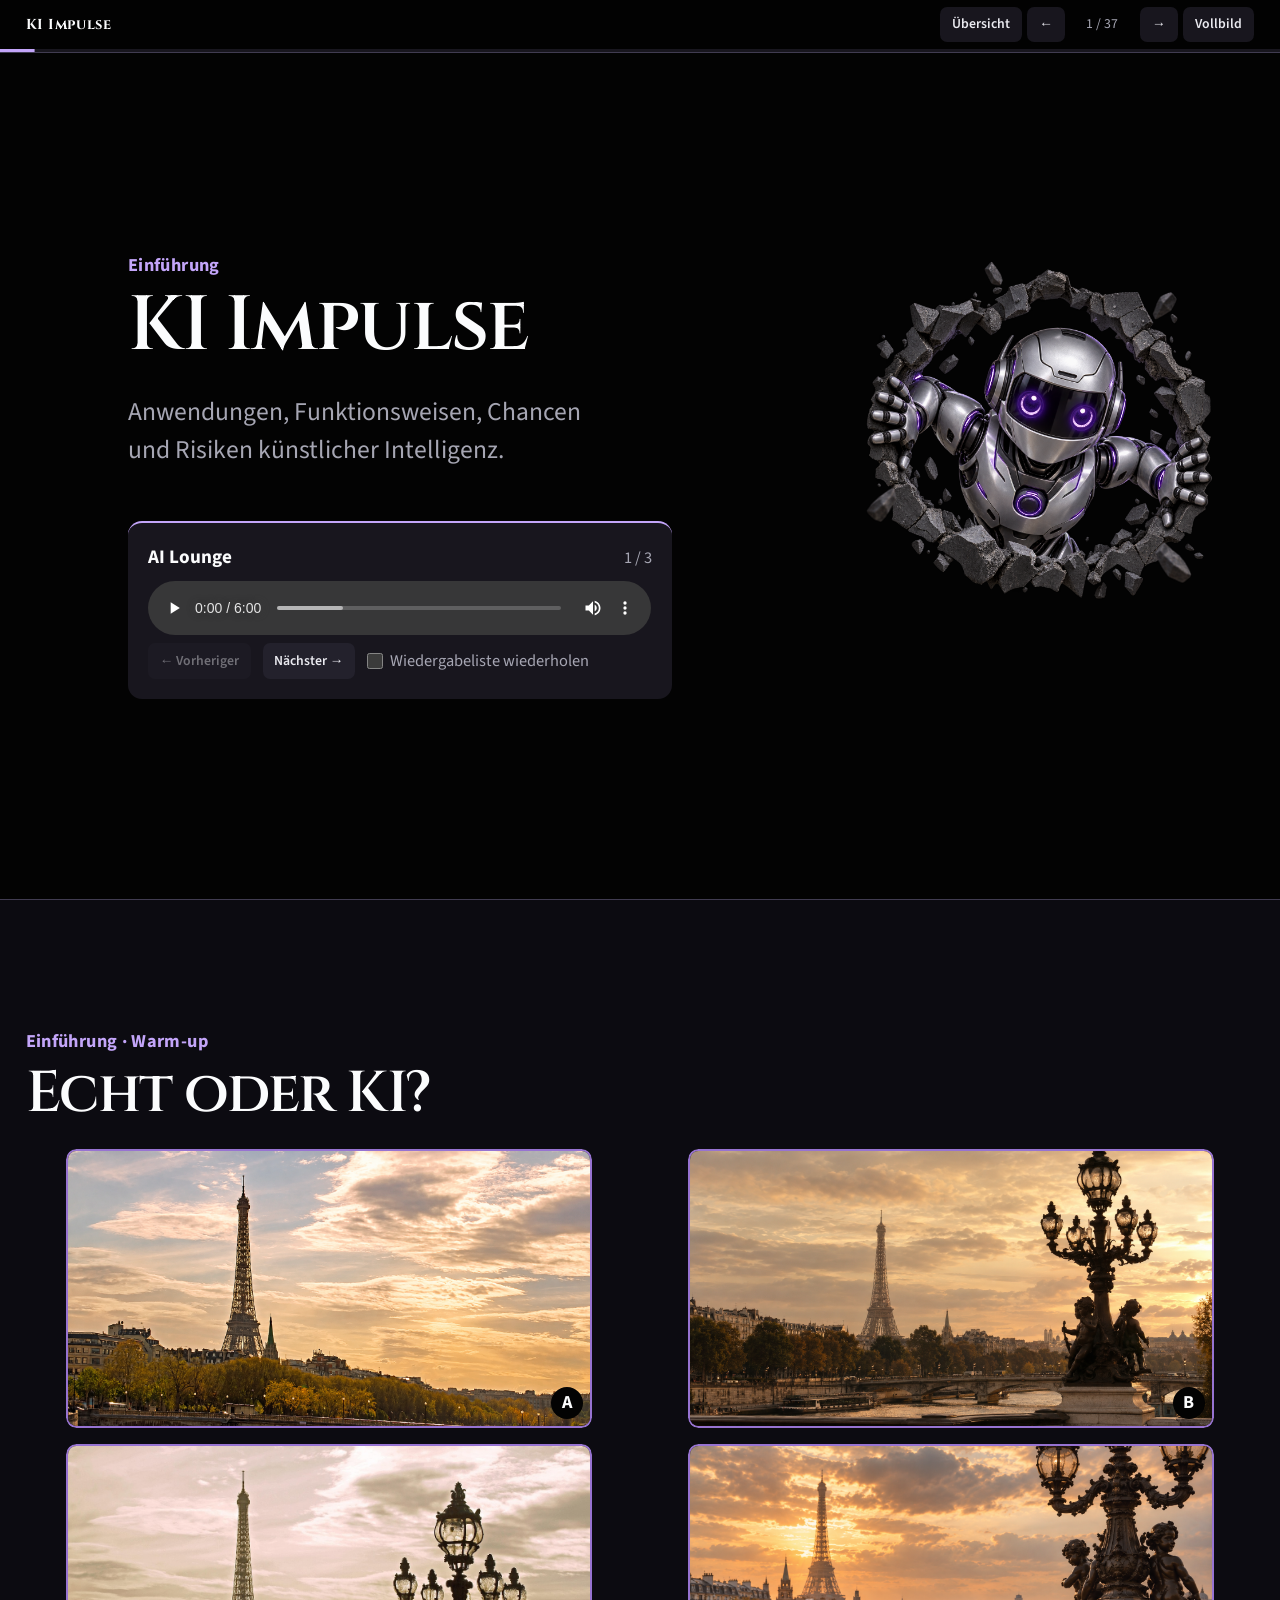
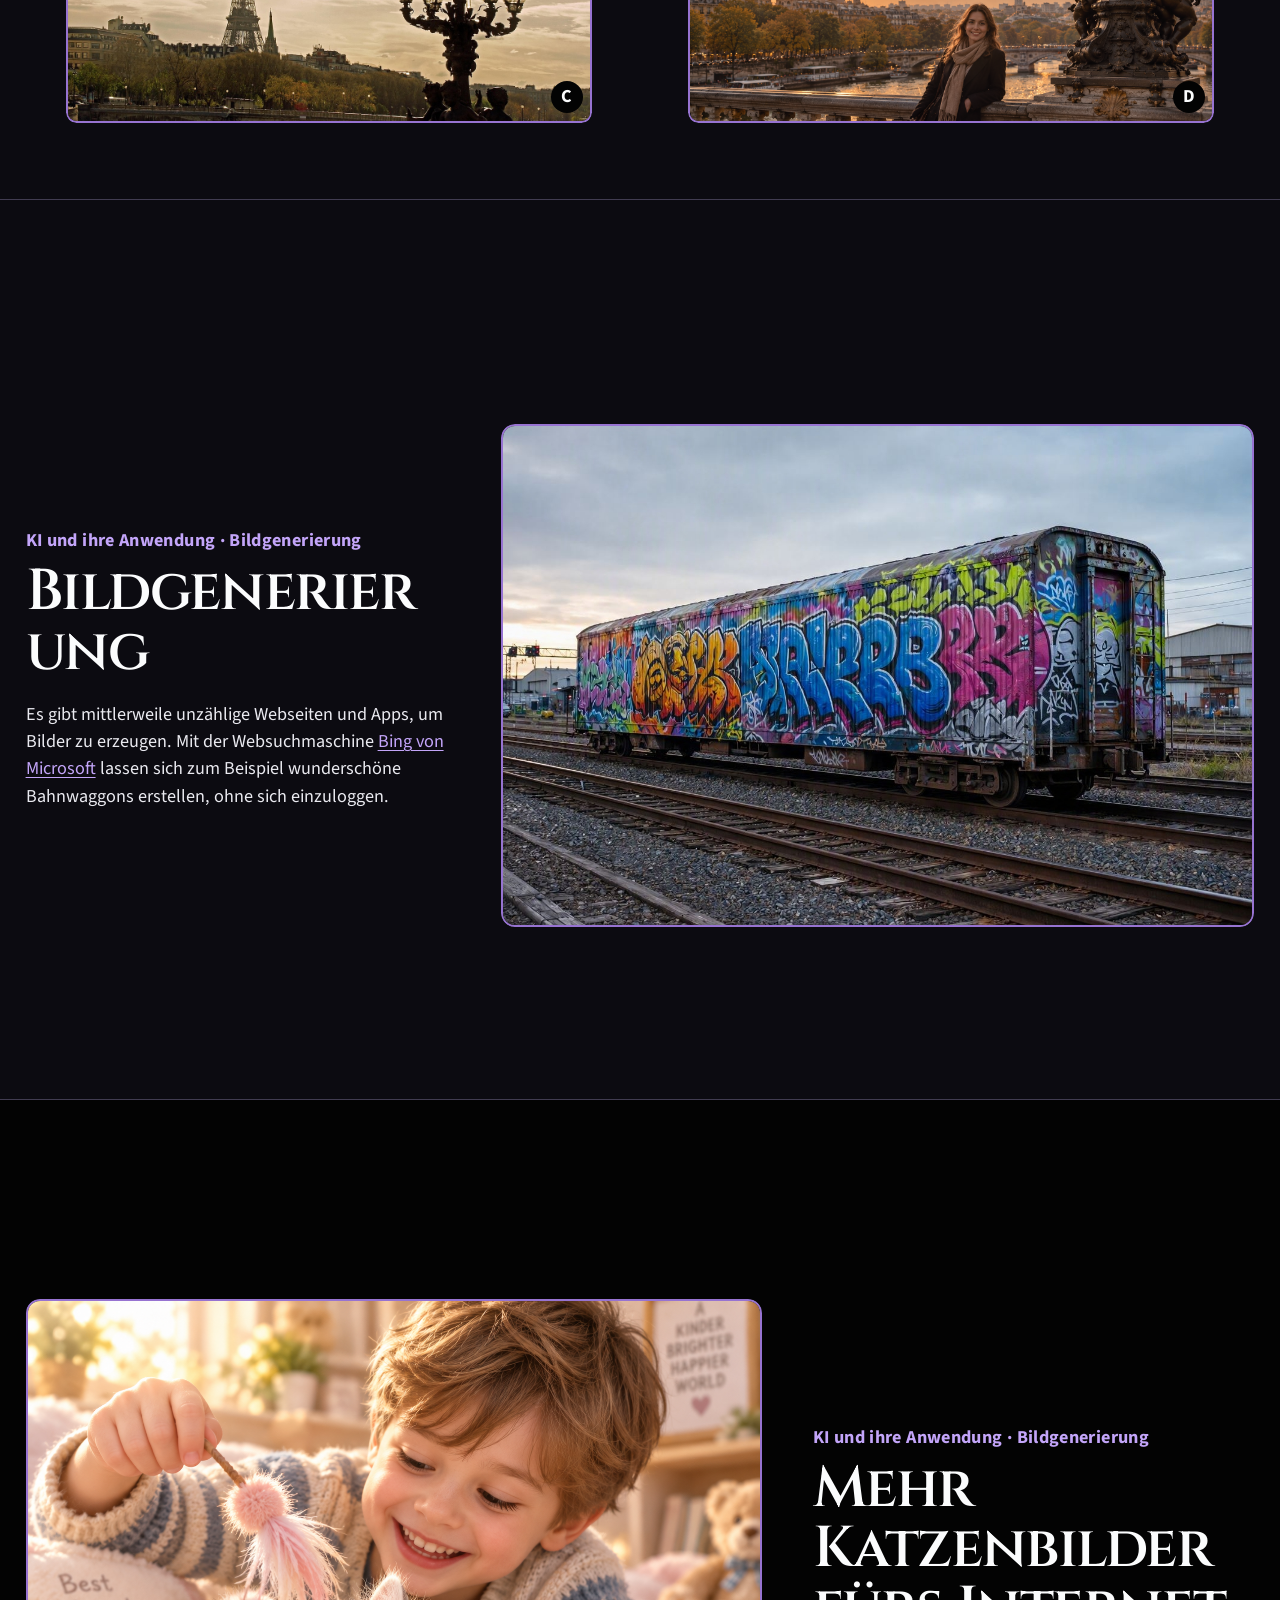
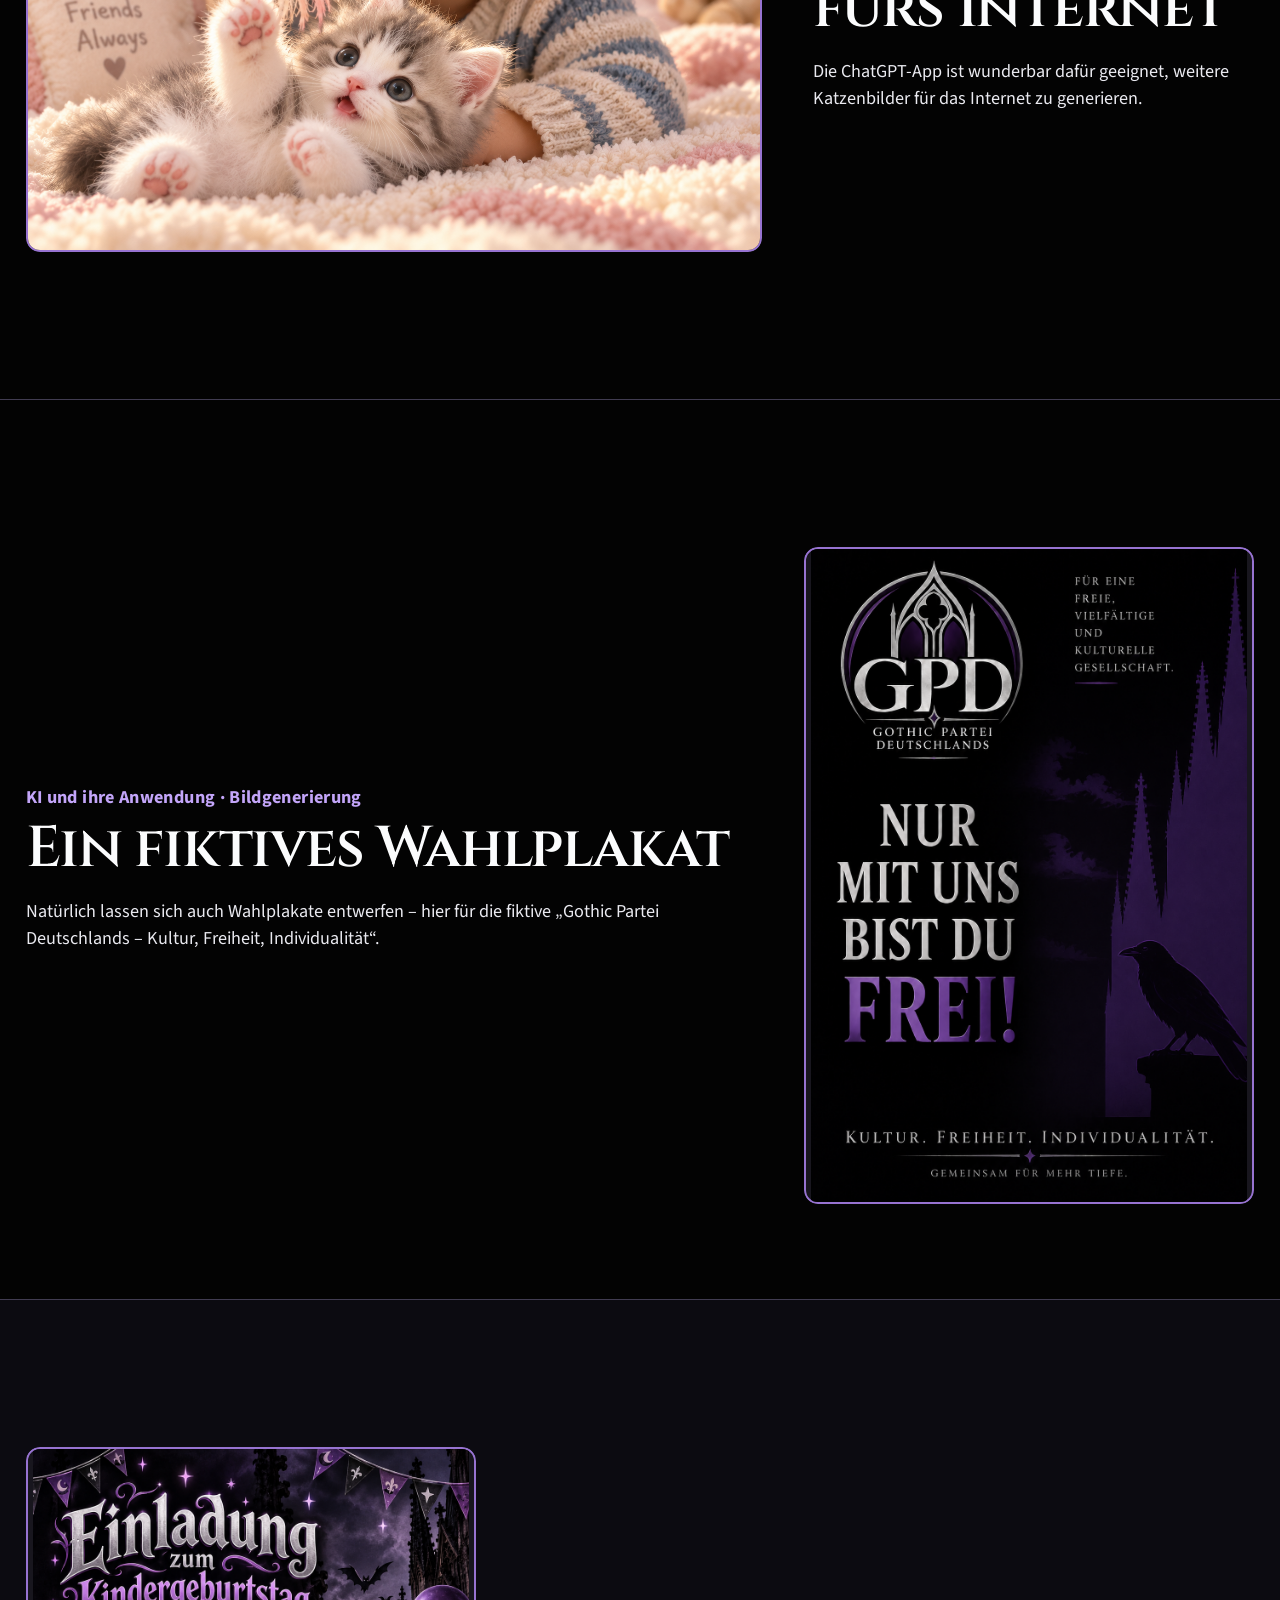
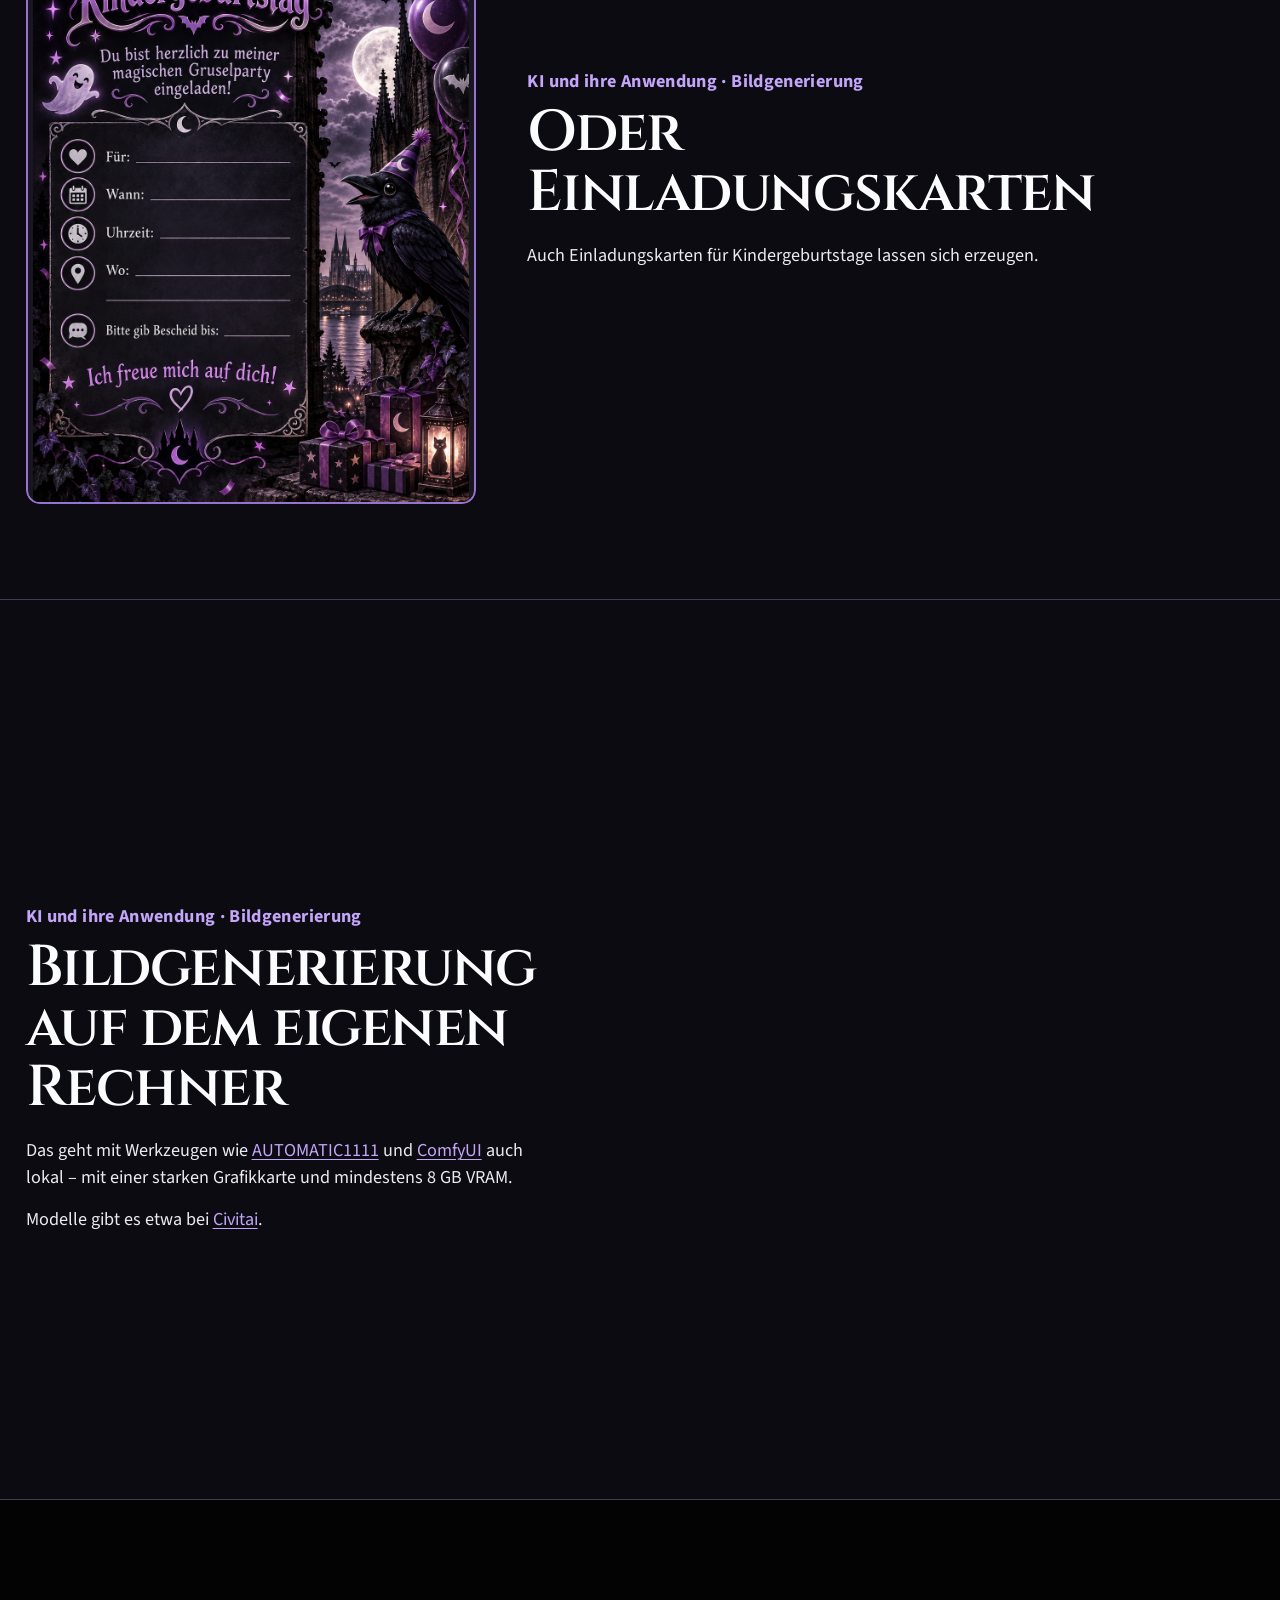
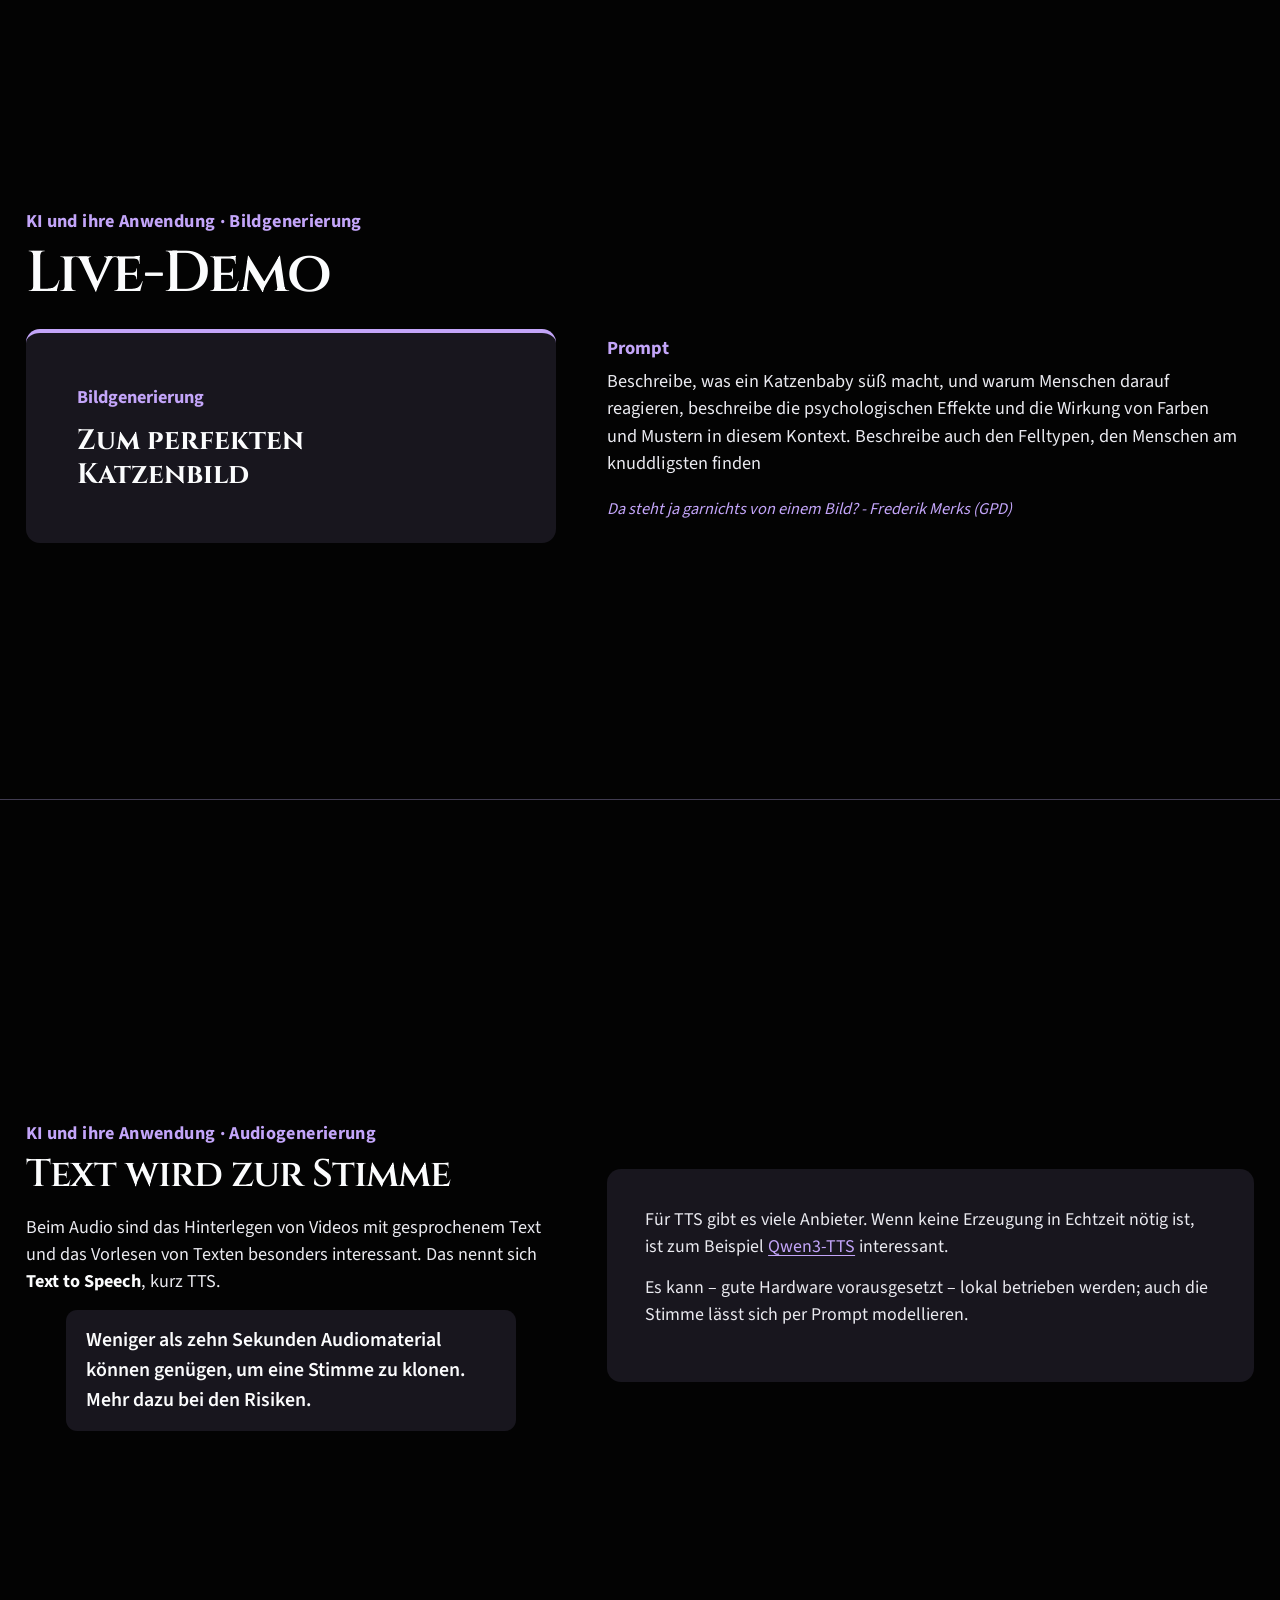
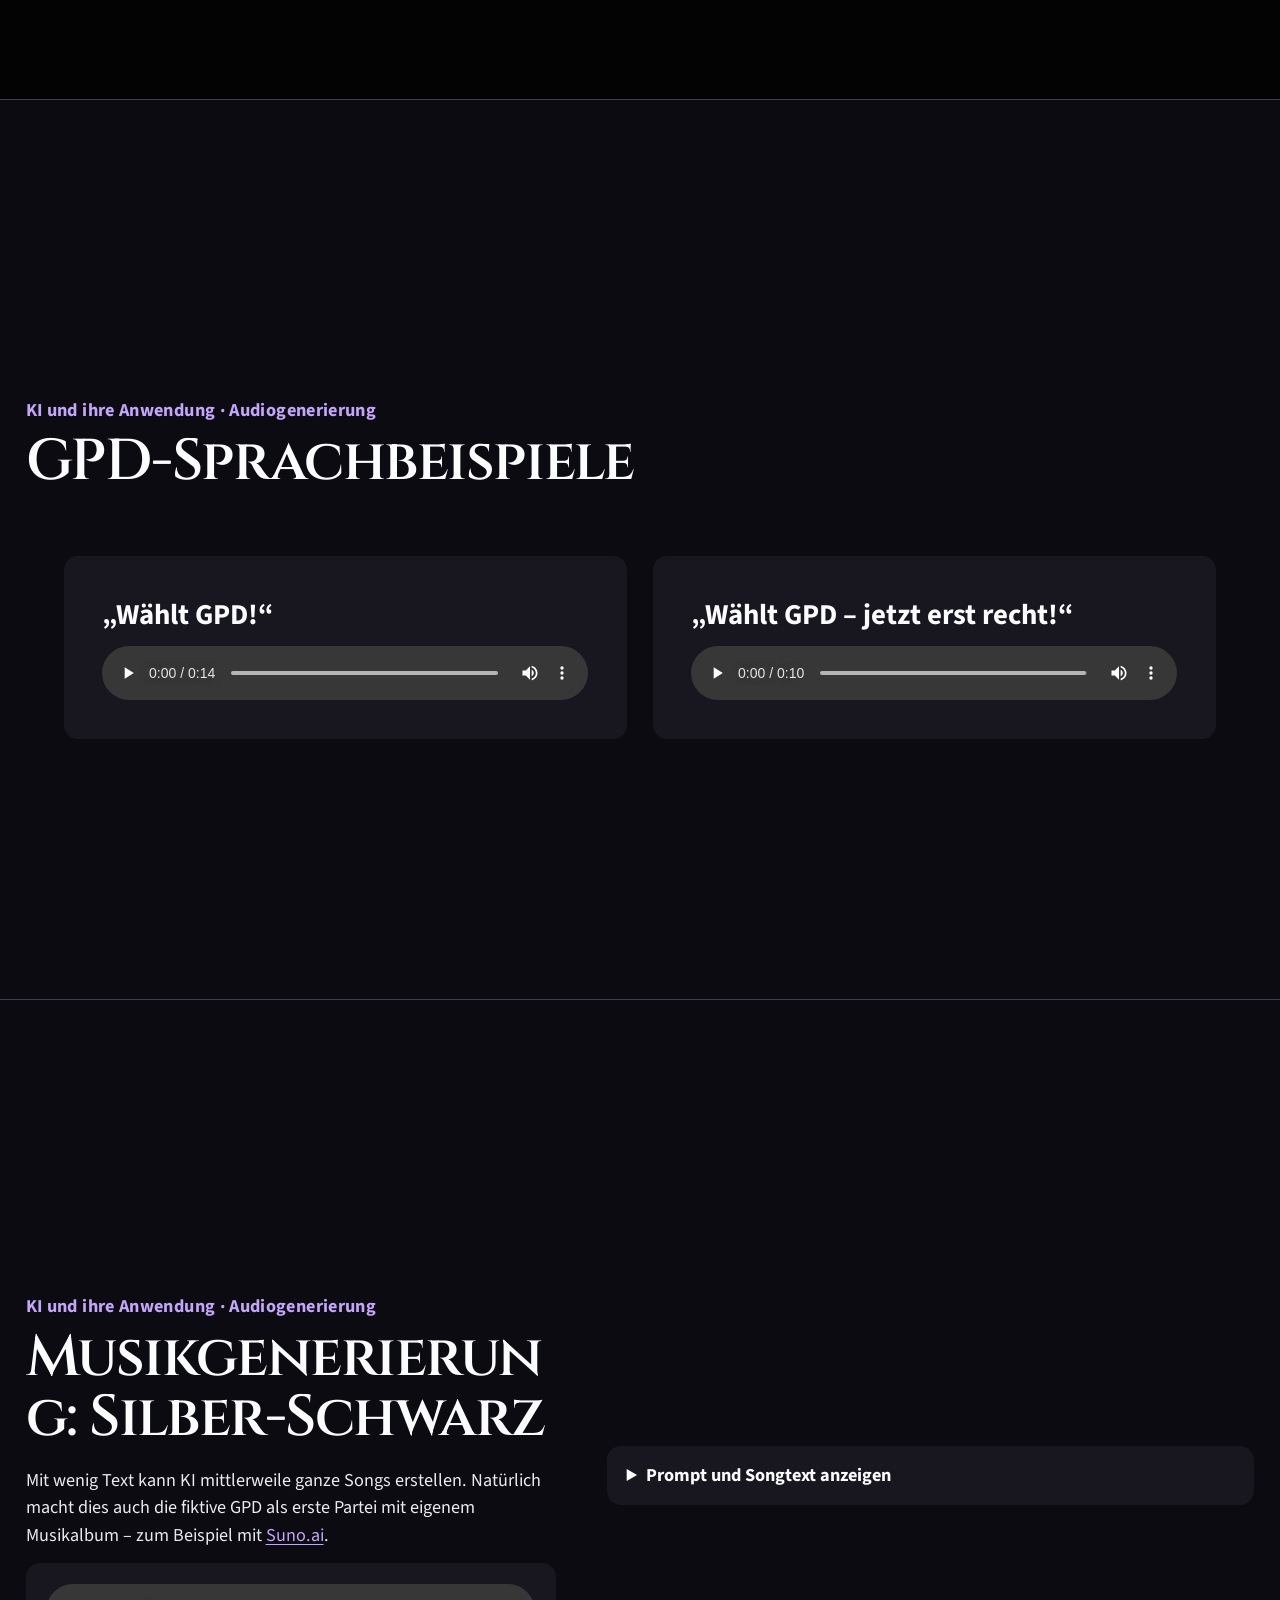
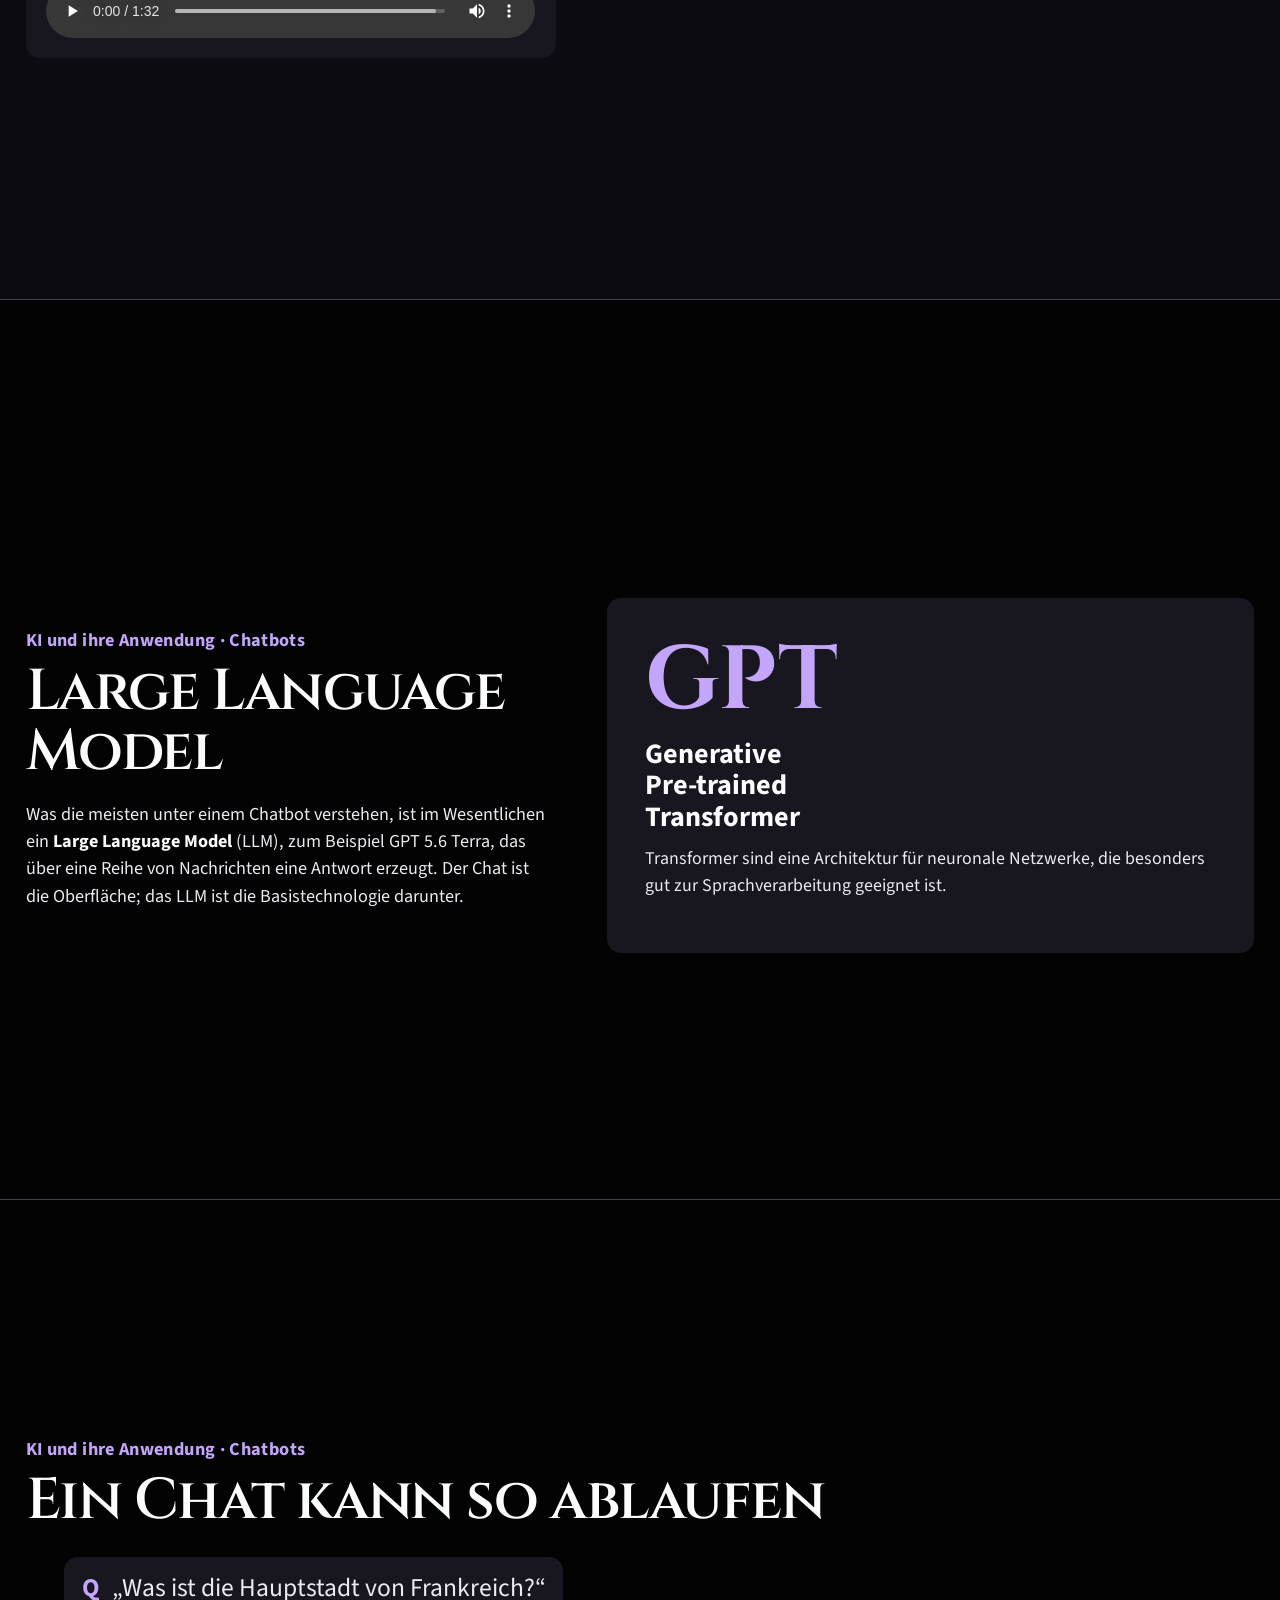
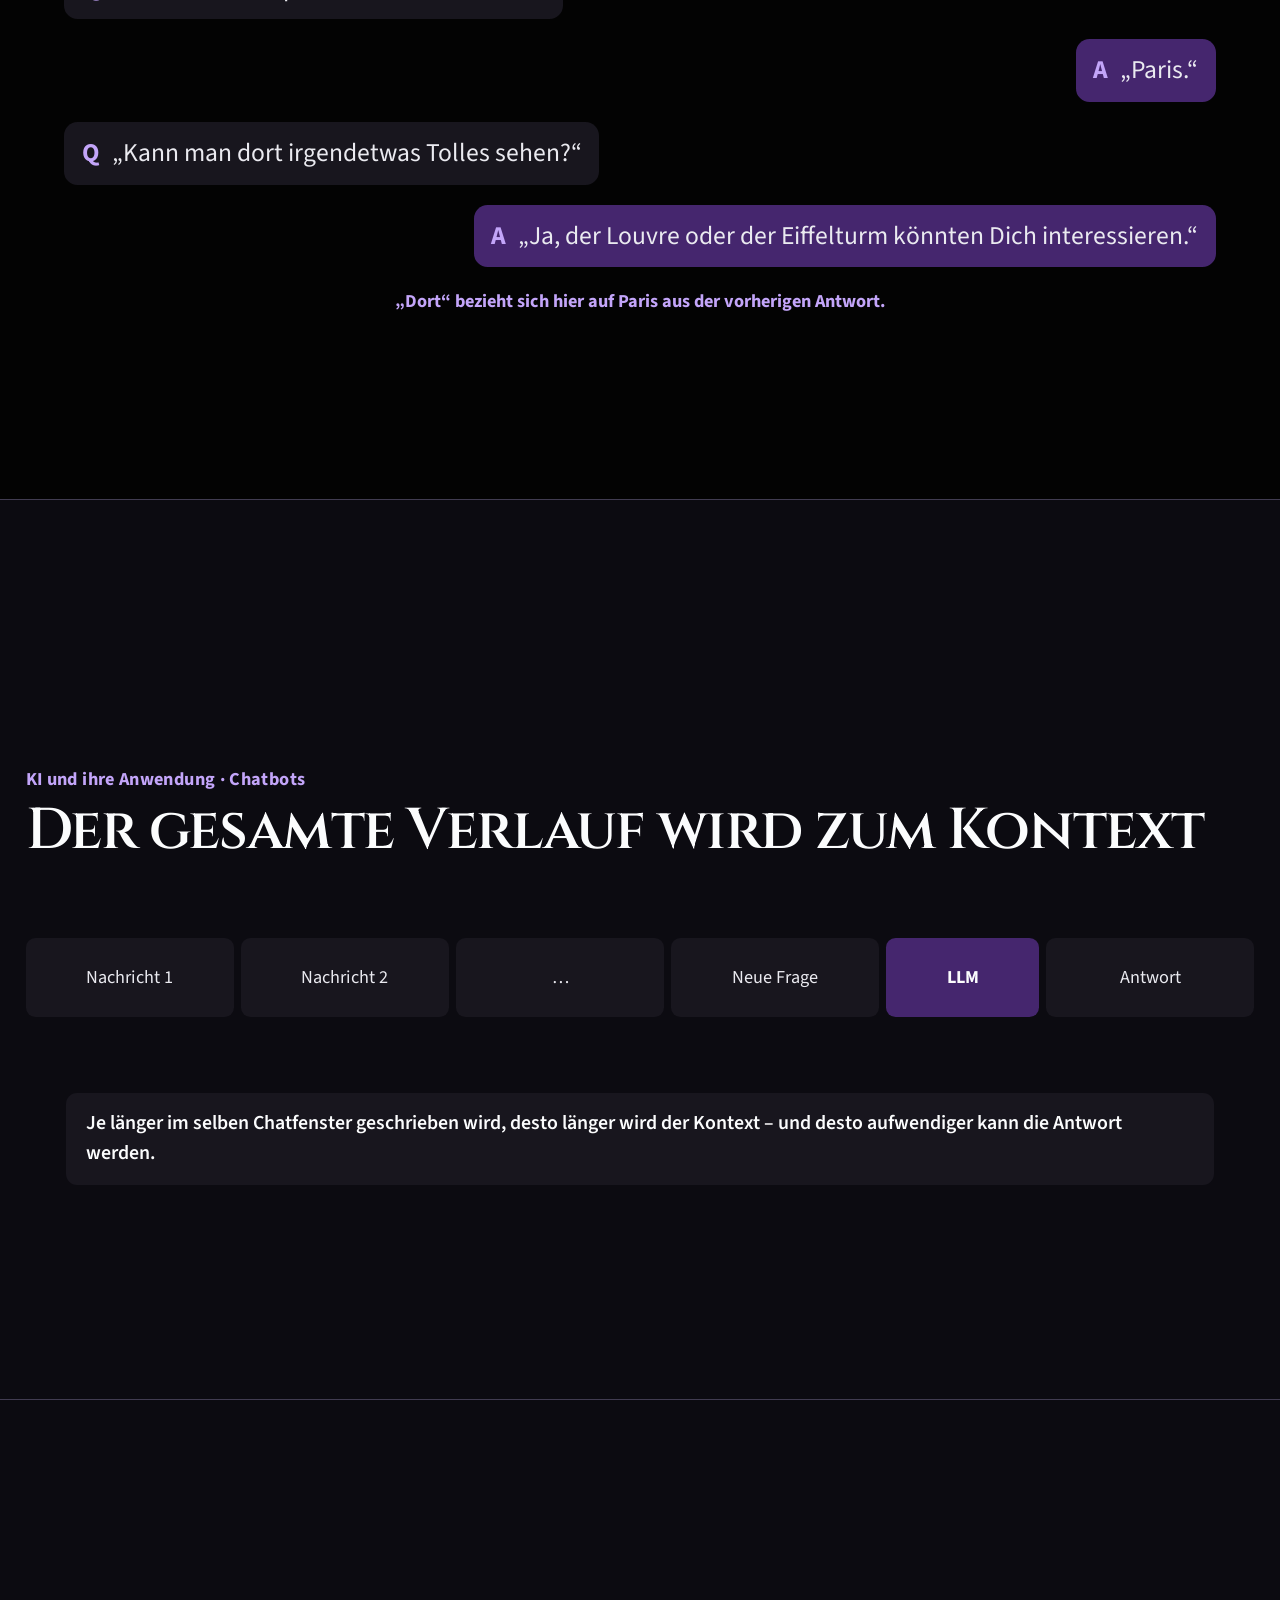
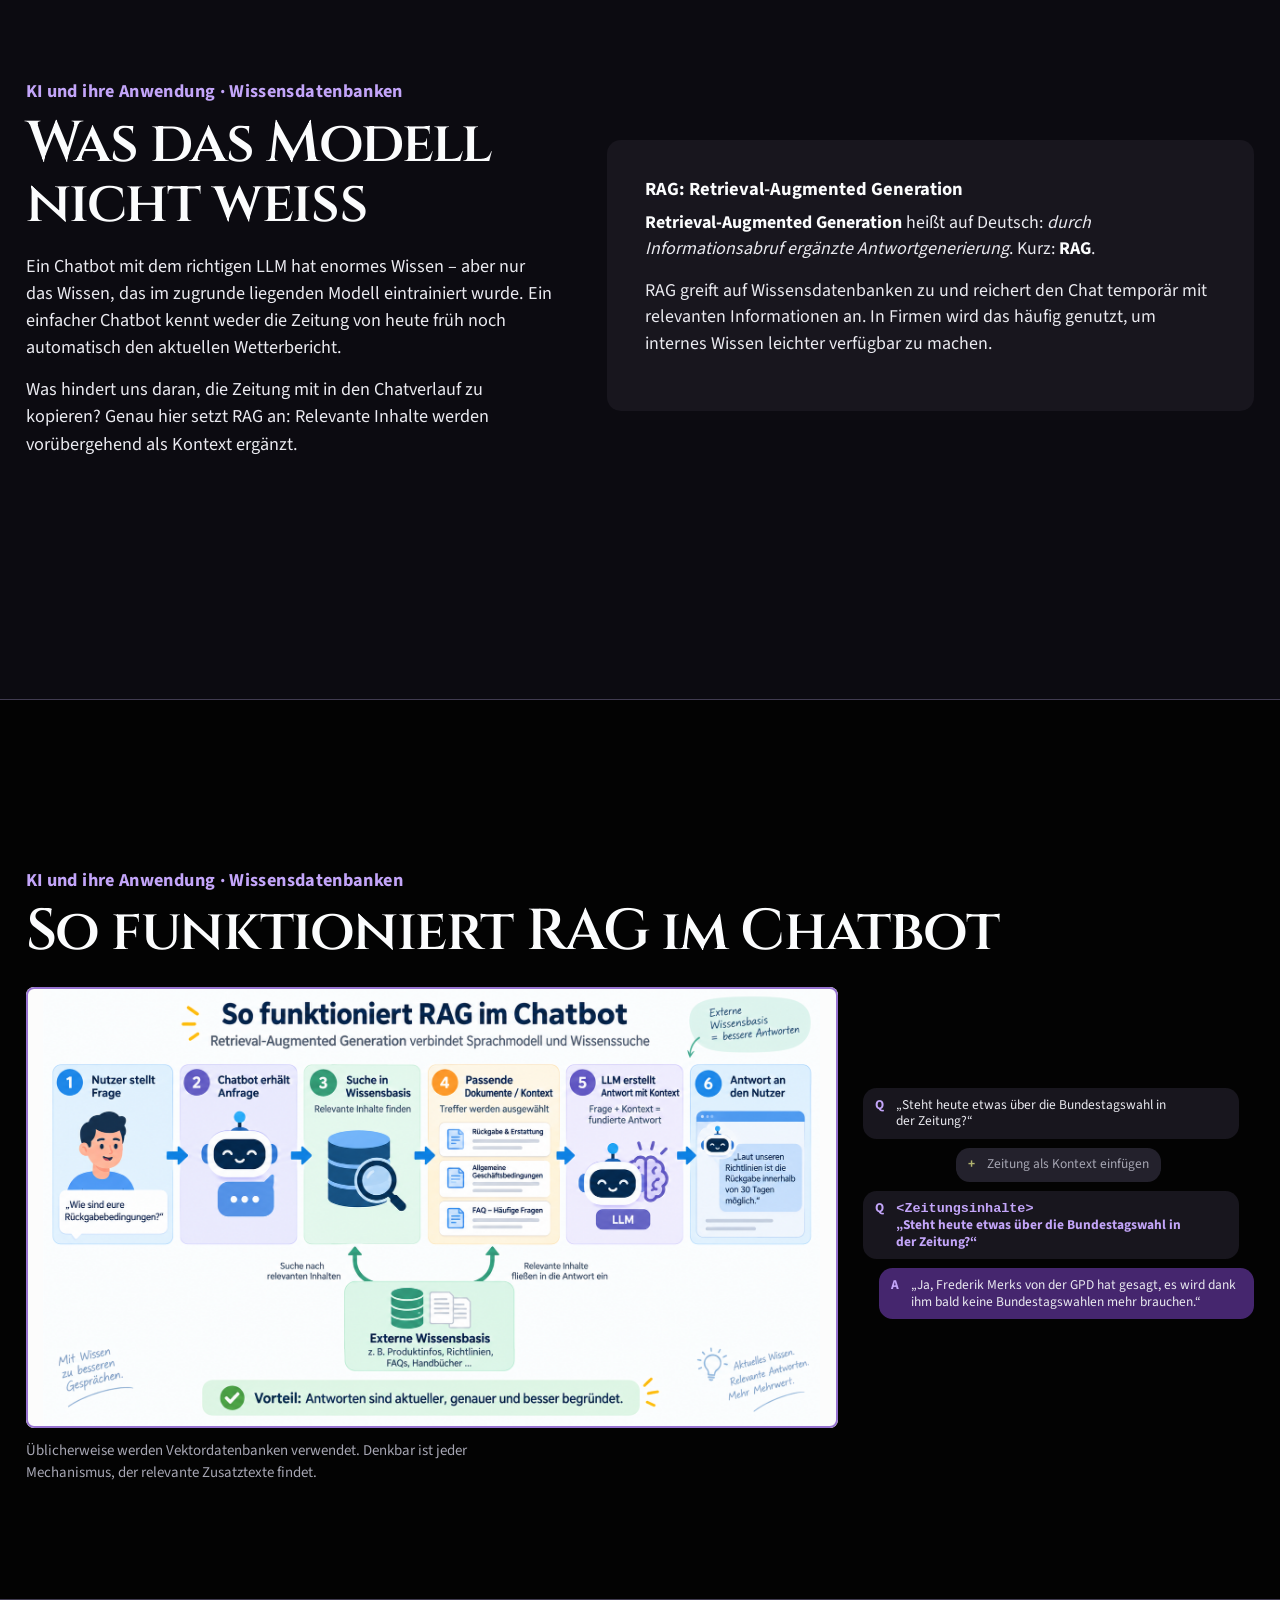
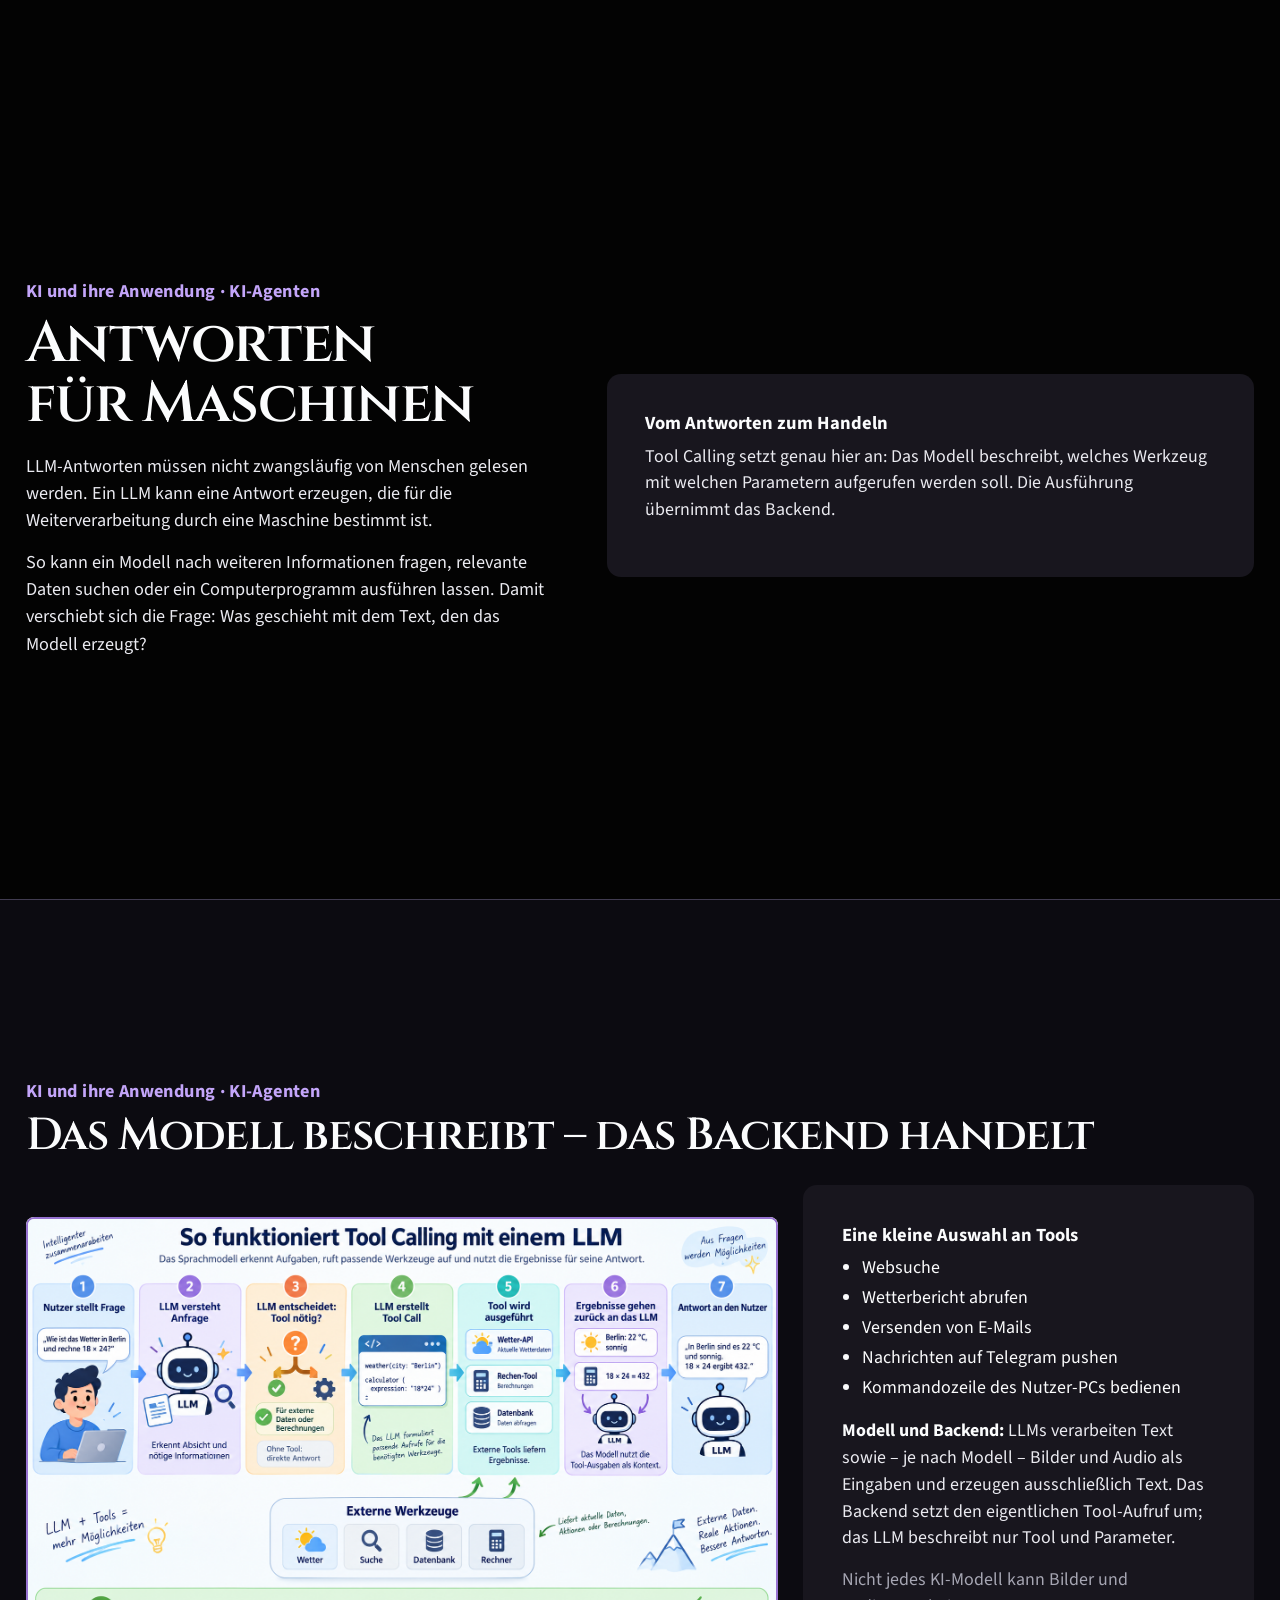
==== commit c2208517: "feat: add title slide lounge playlist" ====
--- a/KI Impulse HTML/index.html
+++ b/KI Impulse HTML/index.html
@@ -31,11 +31,17 @@
         <h1>KI <span>Impulse</span></h1>
         <p class="lede">Anwendungen, Funktionsweisen, Chancen und Risiken künstlicher Intelligenz.</p>
         <img class="title-avatar" src="assets/images/roboter-avatar-animiert.svg" alt="Ein freundlicher Roboter mit sanft pulsierenden lila Lichtern bricht durch eine kreisförmige Öffnung und greift mit beiden Händen nach dem Rand." width="1254" height="1254" loading="eager" decoding="sync">
-        <div class="audio-block audio-block--intro">
-          <audio controls preload="metadata">
+        <div class="audio-block audio-block--intro audio-playlist" data-playlist="ai-lounge">
+          <p class="audio-playlist__track" aria-live="polite"><strong data-playlist-title>AI Lounge</strong><span data-playlist-position>1 / 3</span></p>
+          <audio controls preload="metadata" aria-label="AI Lounge">
             <source src="assets/audio/ai-lounge.mp3" type="audio/mpeg">
             Ihr Browser kann diese Audiodatei nicht wiedergeben.
           </audio>
+          <div class="audio-playlist__controls" role="group" aria-label="Wiedergabeliste AI Lounge">
+            <button type="button" class="audio-playlist__button" data-playlist-action="previous" aria-label="Vorheriger Titel">← Vorheriger</button>
+            <button type="button" class="audio-playlist__button" data-playlist-action="next" aria-label="Nächster Titel">Nächster →</button>
+            <label class="audio-playlist__repeat"><input type="checkbox" data-playlist-repeat> Wiedergabeliste wiederholen</label>
+          </div>
         </div>
       </div>
     </section>
--- a/KI Impulse HTML/assets/css/styles.css
+++ b/KI Impulse HTML/assets/css/styles.css
@@ -345,6 +345,70 @@
   border-top: 2px solid var(--violet-bright);
 }
 
+.audio-playlist__track {
+  display: flex;
+  align-items: baseline;
+  justify-content: space-between;
+  gap: 0.75rem;
+  margin: 0;
+  color: var(--ink-strong);
+}
+
+.audio-playlist__track strong {
+  font-size: 1.05em;
+}
+
+.audio-playlist__track span {
+  color: var(--muted);
+  font-size: 0.9em;
+  font-variant-numeric: tabular-nums;
+  white-space: nowrap;
+}
+
+.audio-playlist__controls {
+  display: flex;
+  align-items: center;
+  flex-wrap: wrap;
+  gap: 0.5rem 0.75rem;
+}
+
+.audio-playlist__button {
+  min-height: 2.2rem;
+  padding: 0.35rem 0.7rem;
+  border: 0;
+  border-radius: 0.45rem;
+  background: var(--surface-soft);
+  color: var(--ink);
+  cursor: pointer;
+  font-size: 0.86rem;
+  font-weight: 600;
+}
+
+.audio-playlist__button:hover:not(:disabled) {
+  background: var(--violet-dark);
+  color: var(--ink-strong);
+}
+
+.audio-playlist__button:disabled {
+  cursor: not-allowed;
+  opacity: 0.42;
+}
+
+.audio-playlist__repeat {
+  display: inline-flex;
+  align-items: center;
+  gap: 0.45rem;
+  color: var(--muted);
+  font-size: 0.9em;
+}
+
+.audio-playlist__repeat input {
+  width: 1rem;
+  height: 1rem;
+  margin: 0;
+  accent-color: var(--violet-bright);
+}
+
 .audio-block span,
 .audio-block small,
 .note,
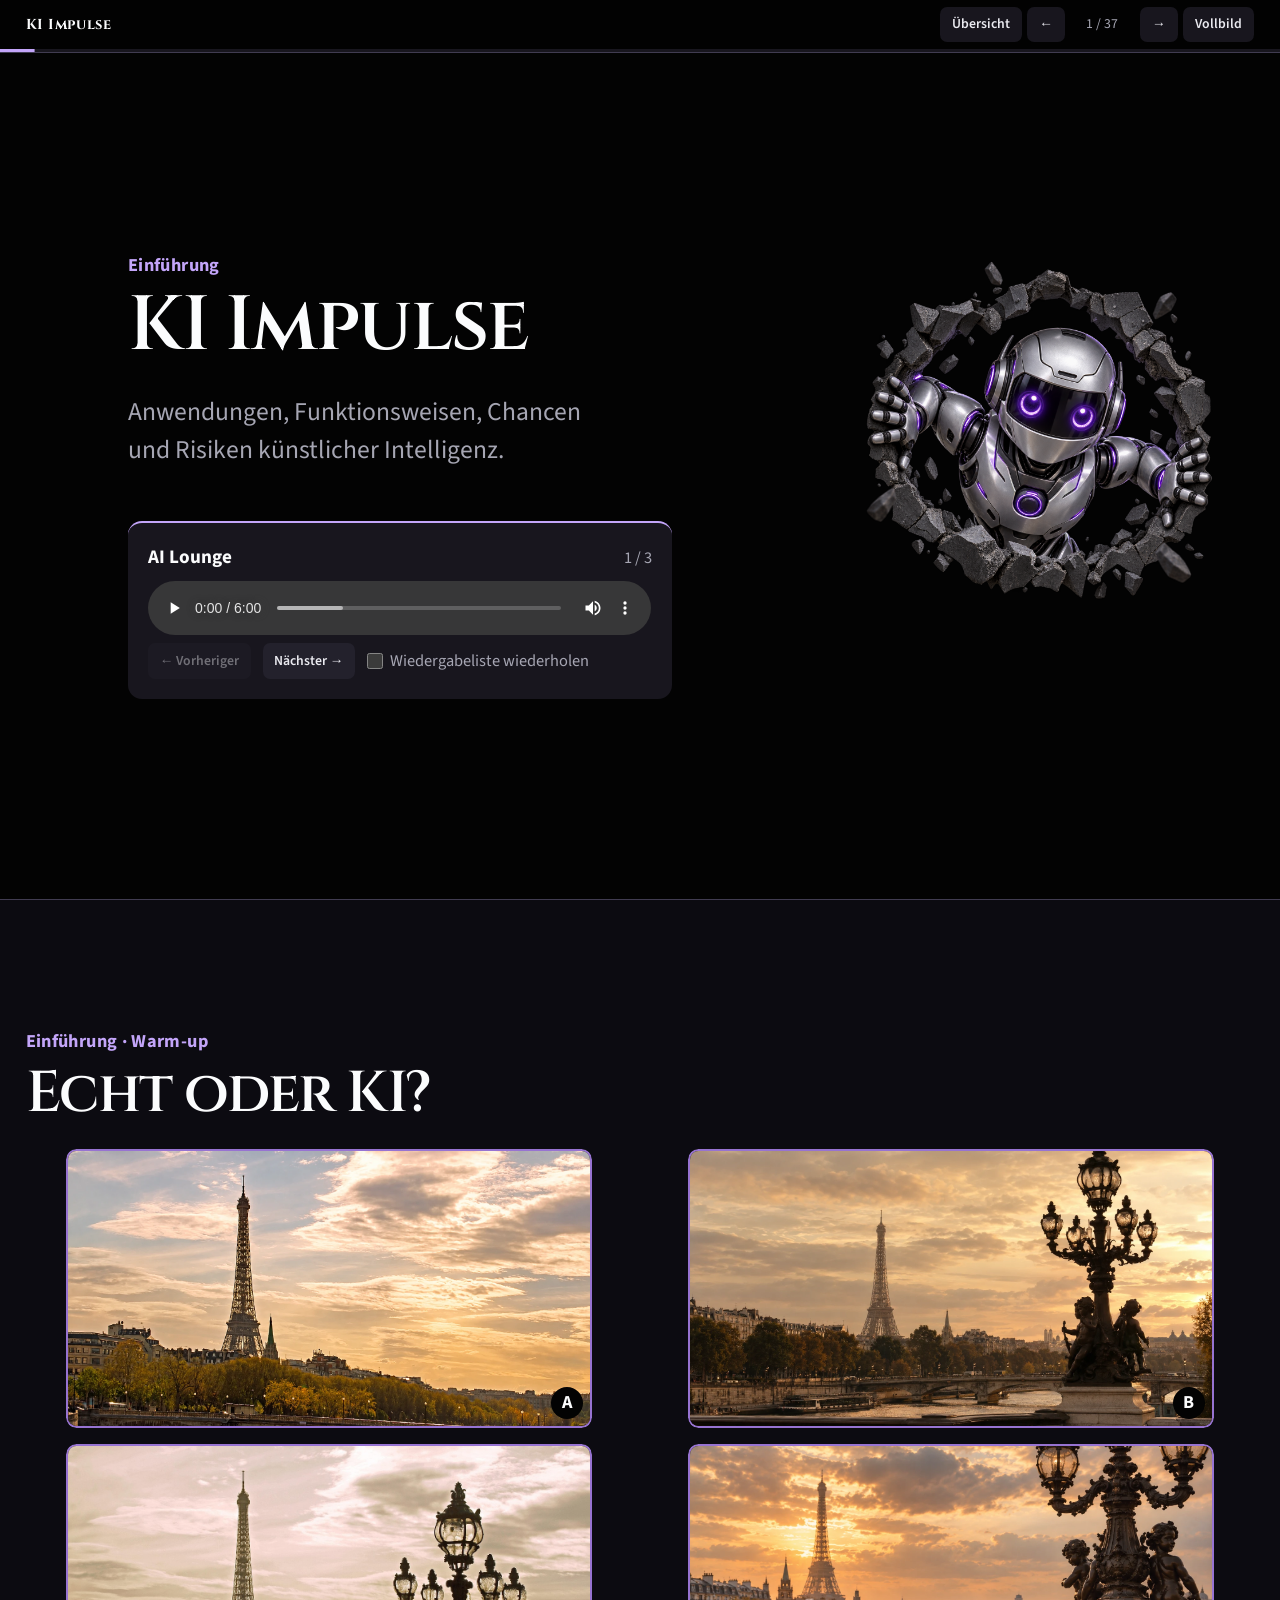
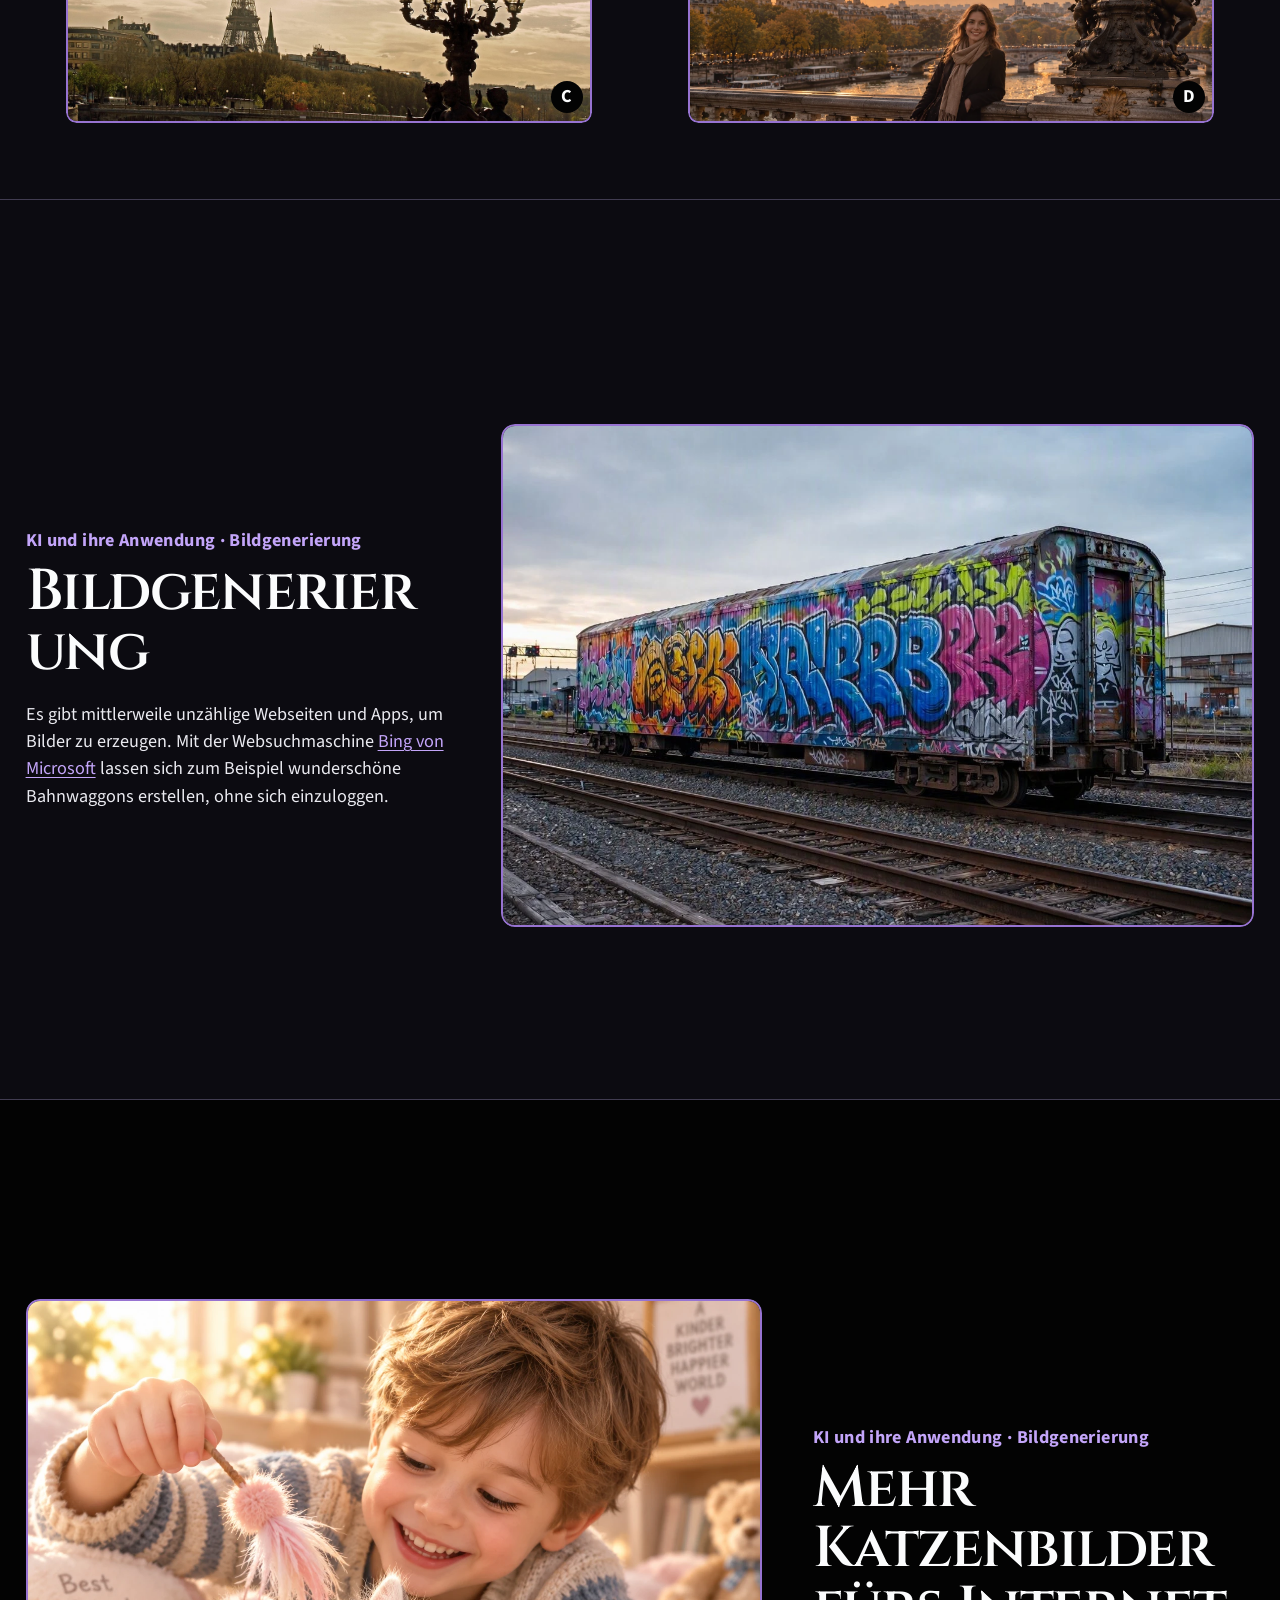
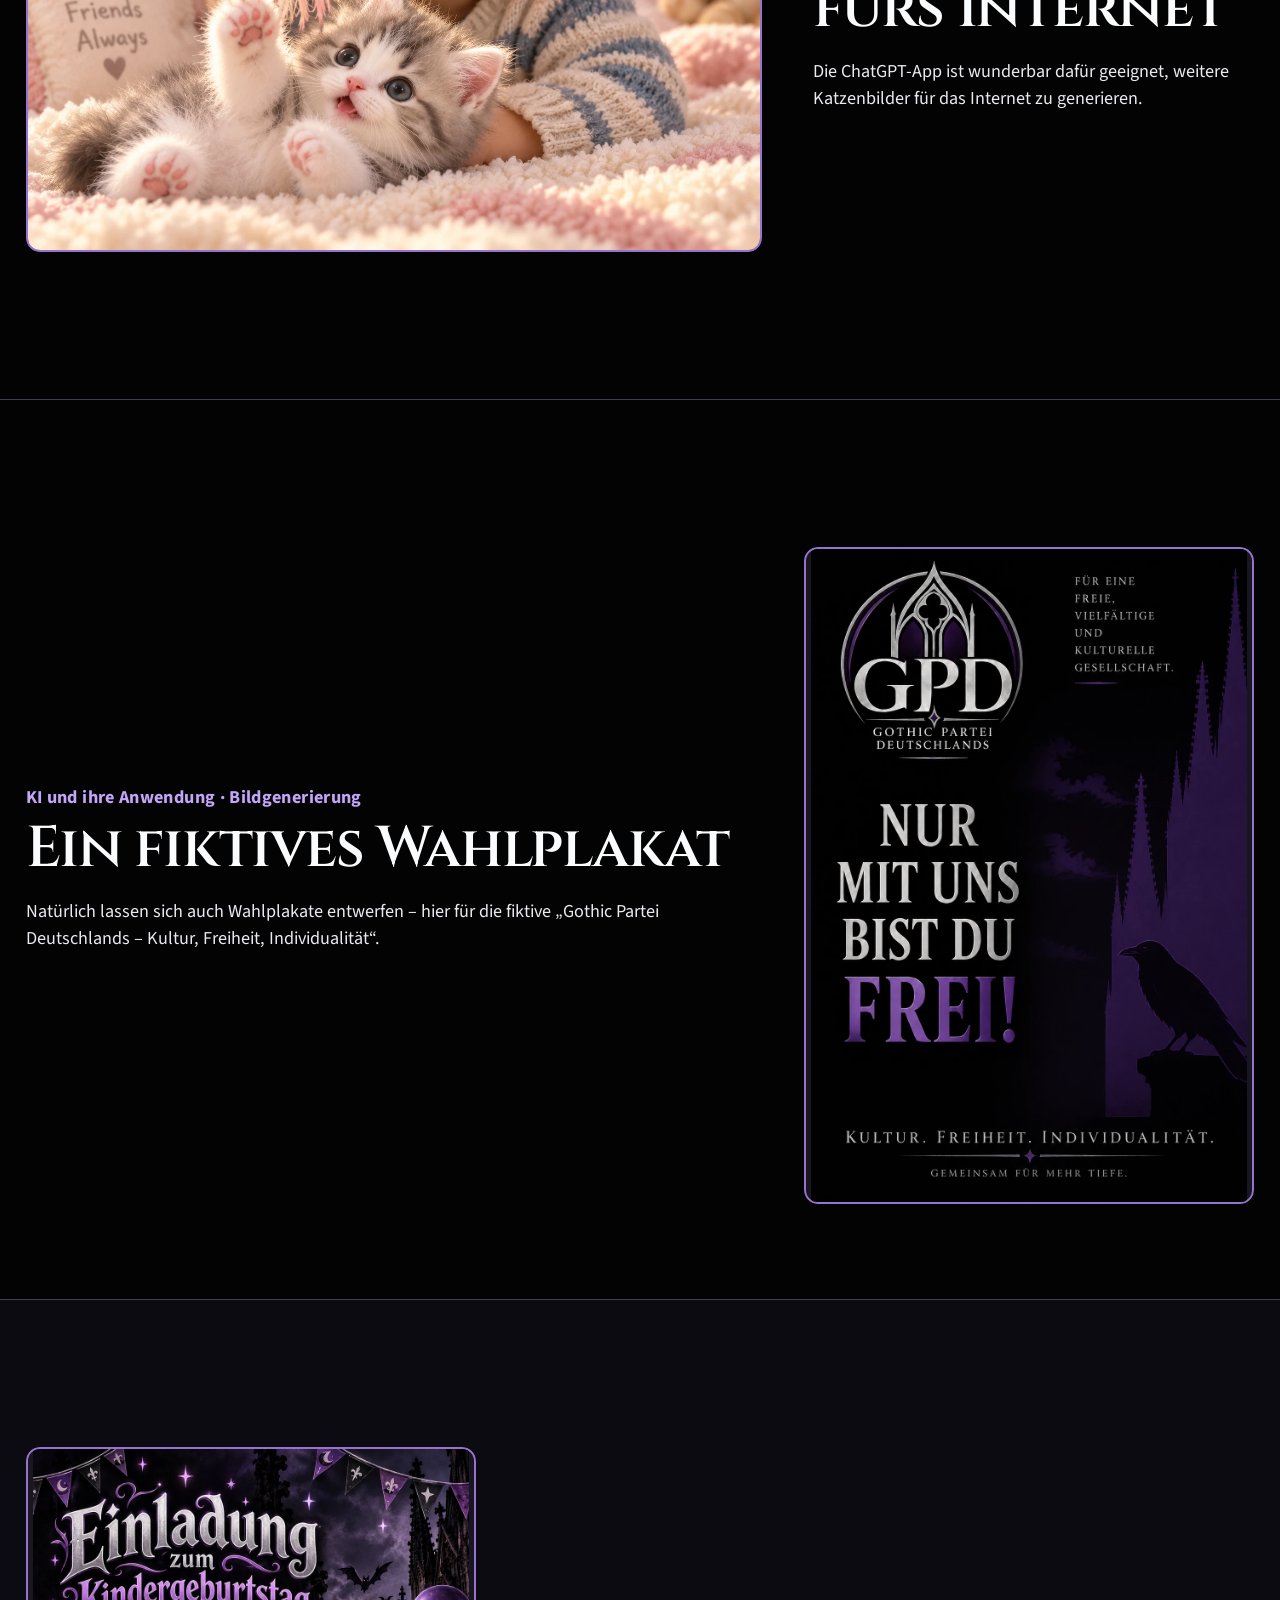
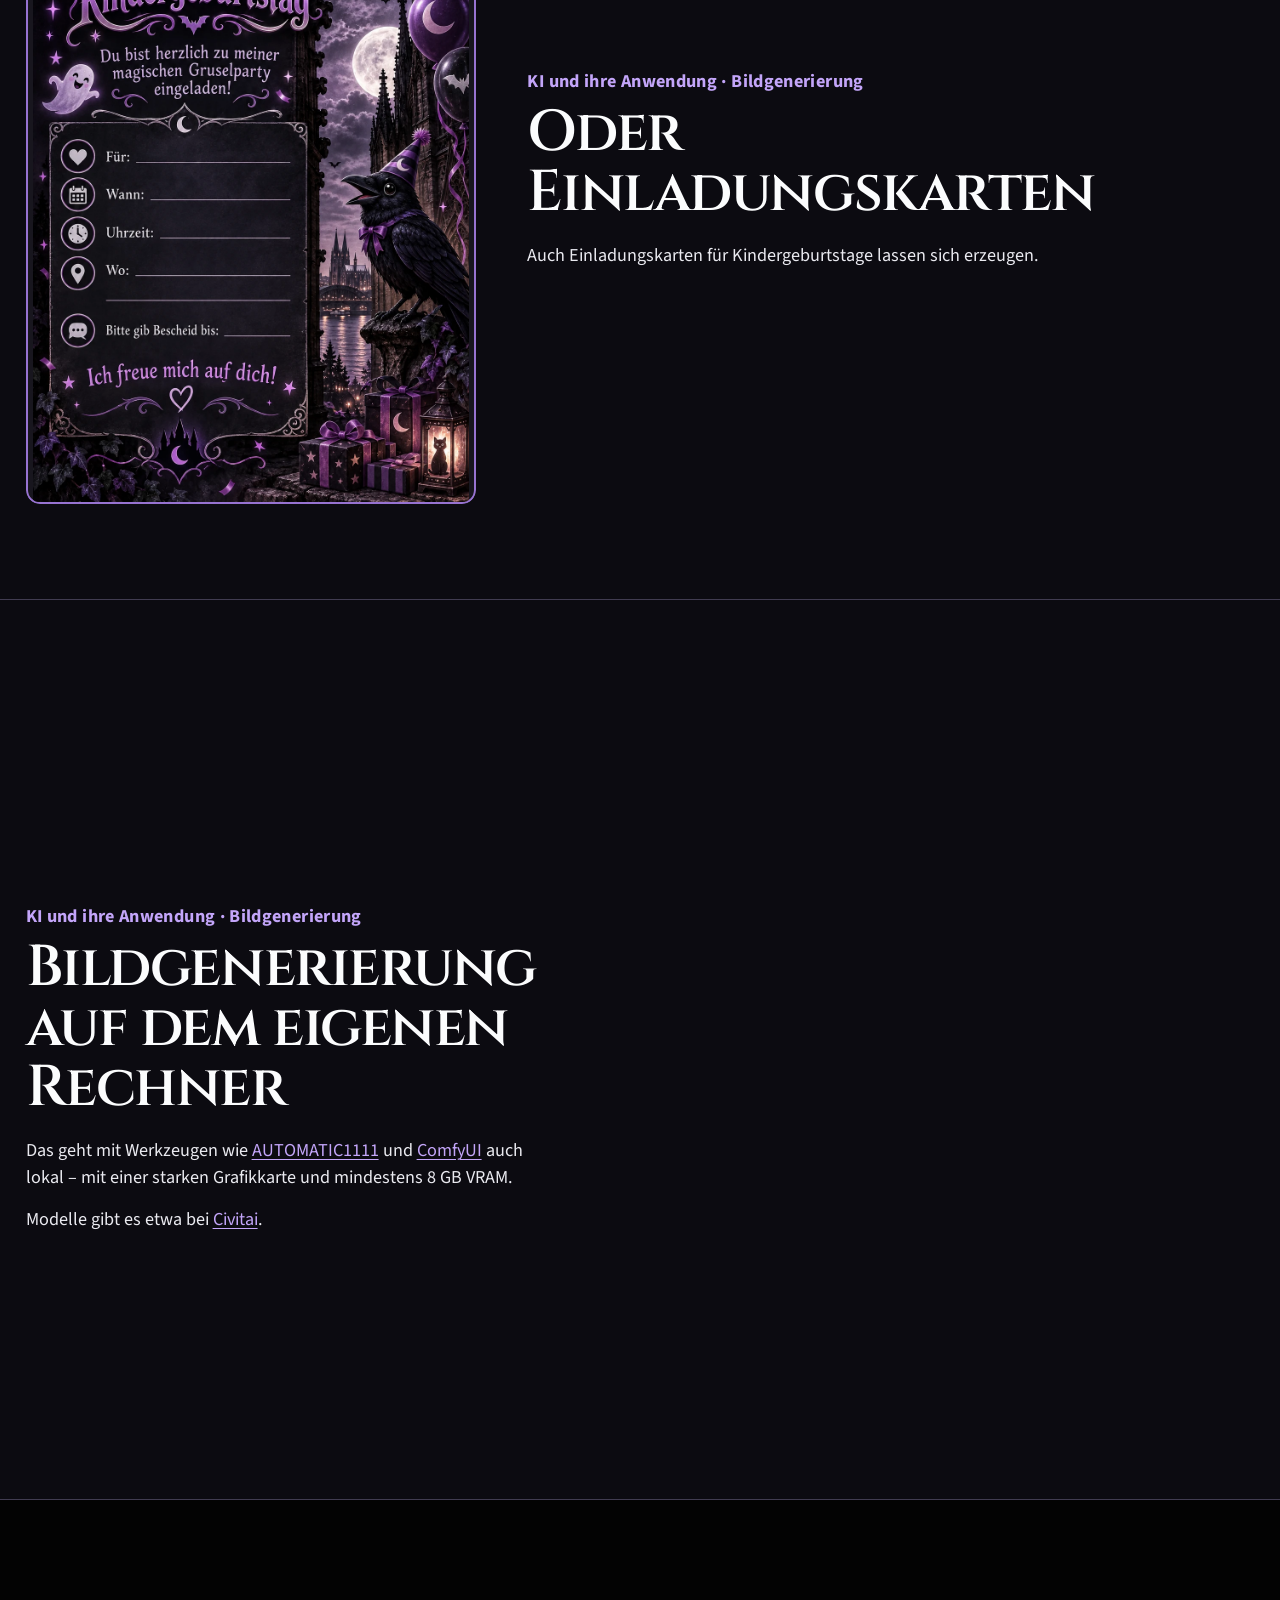
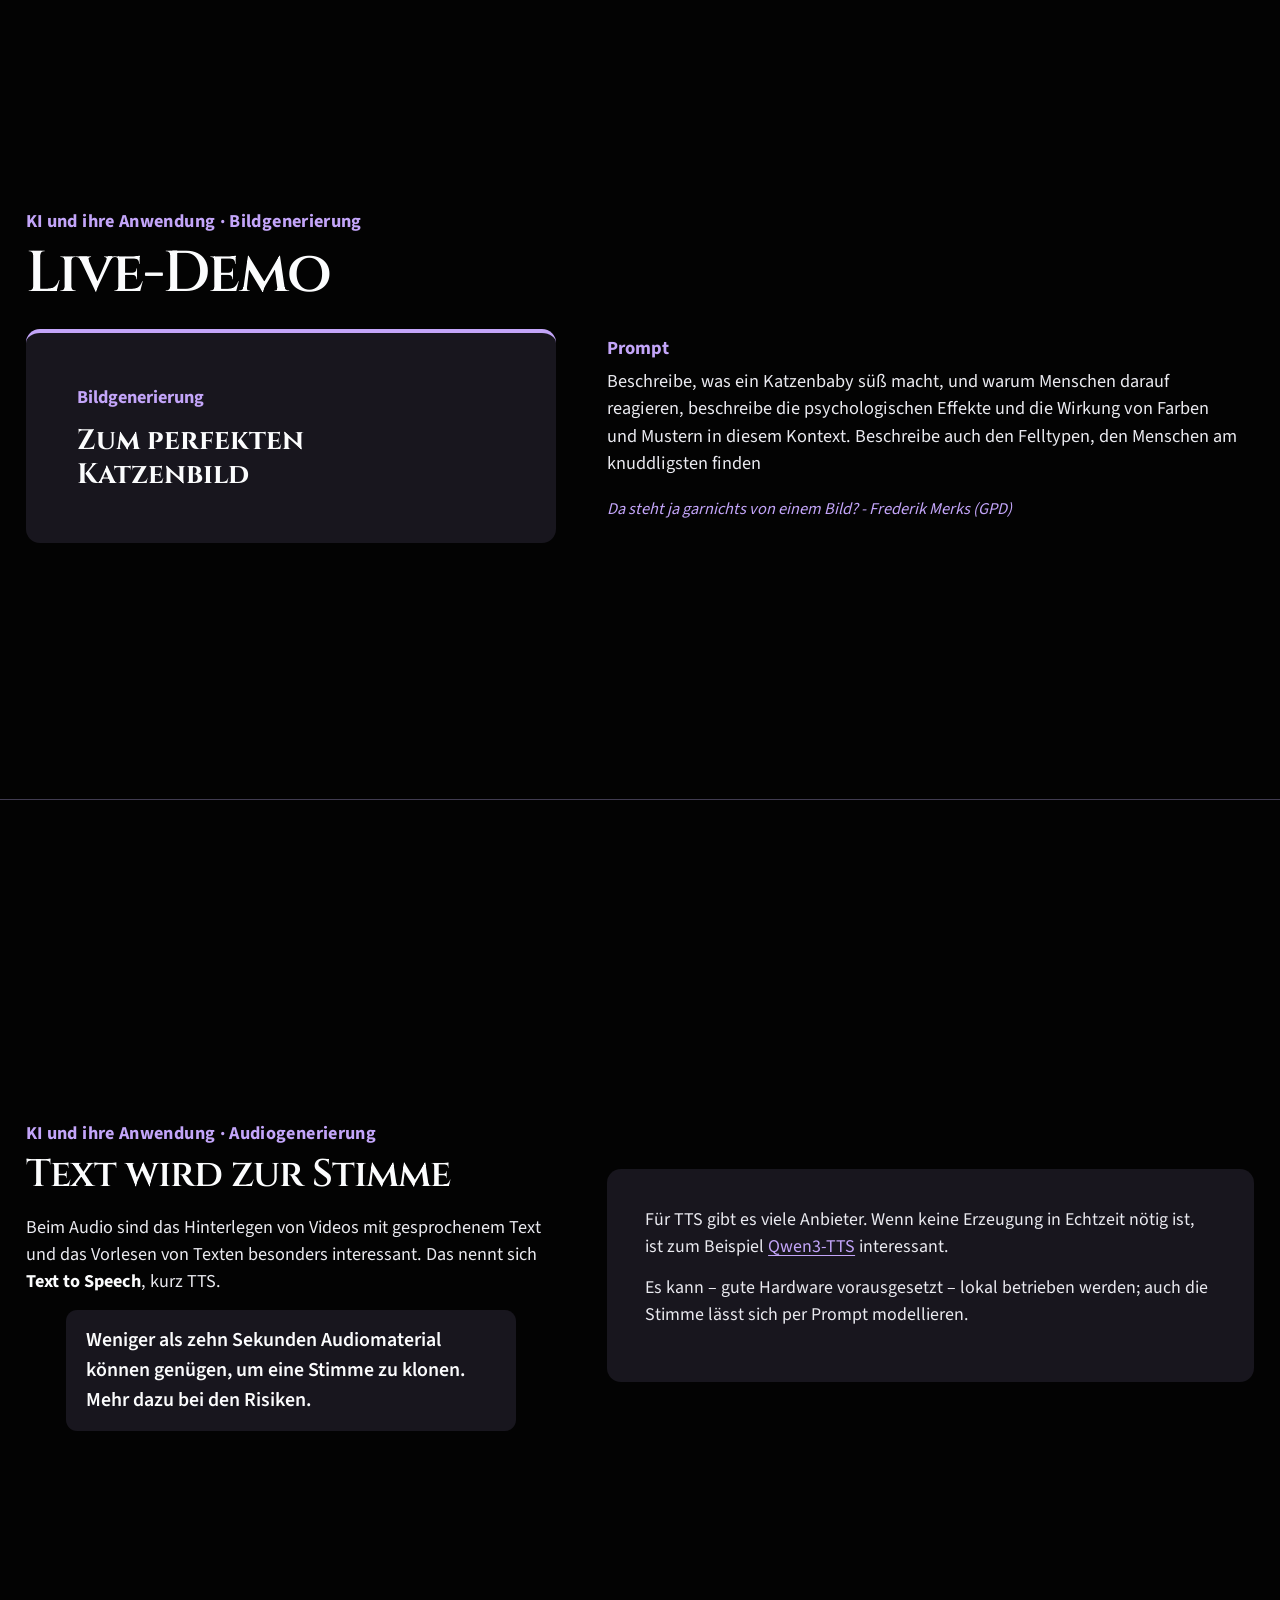
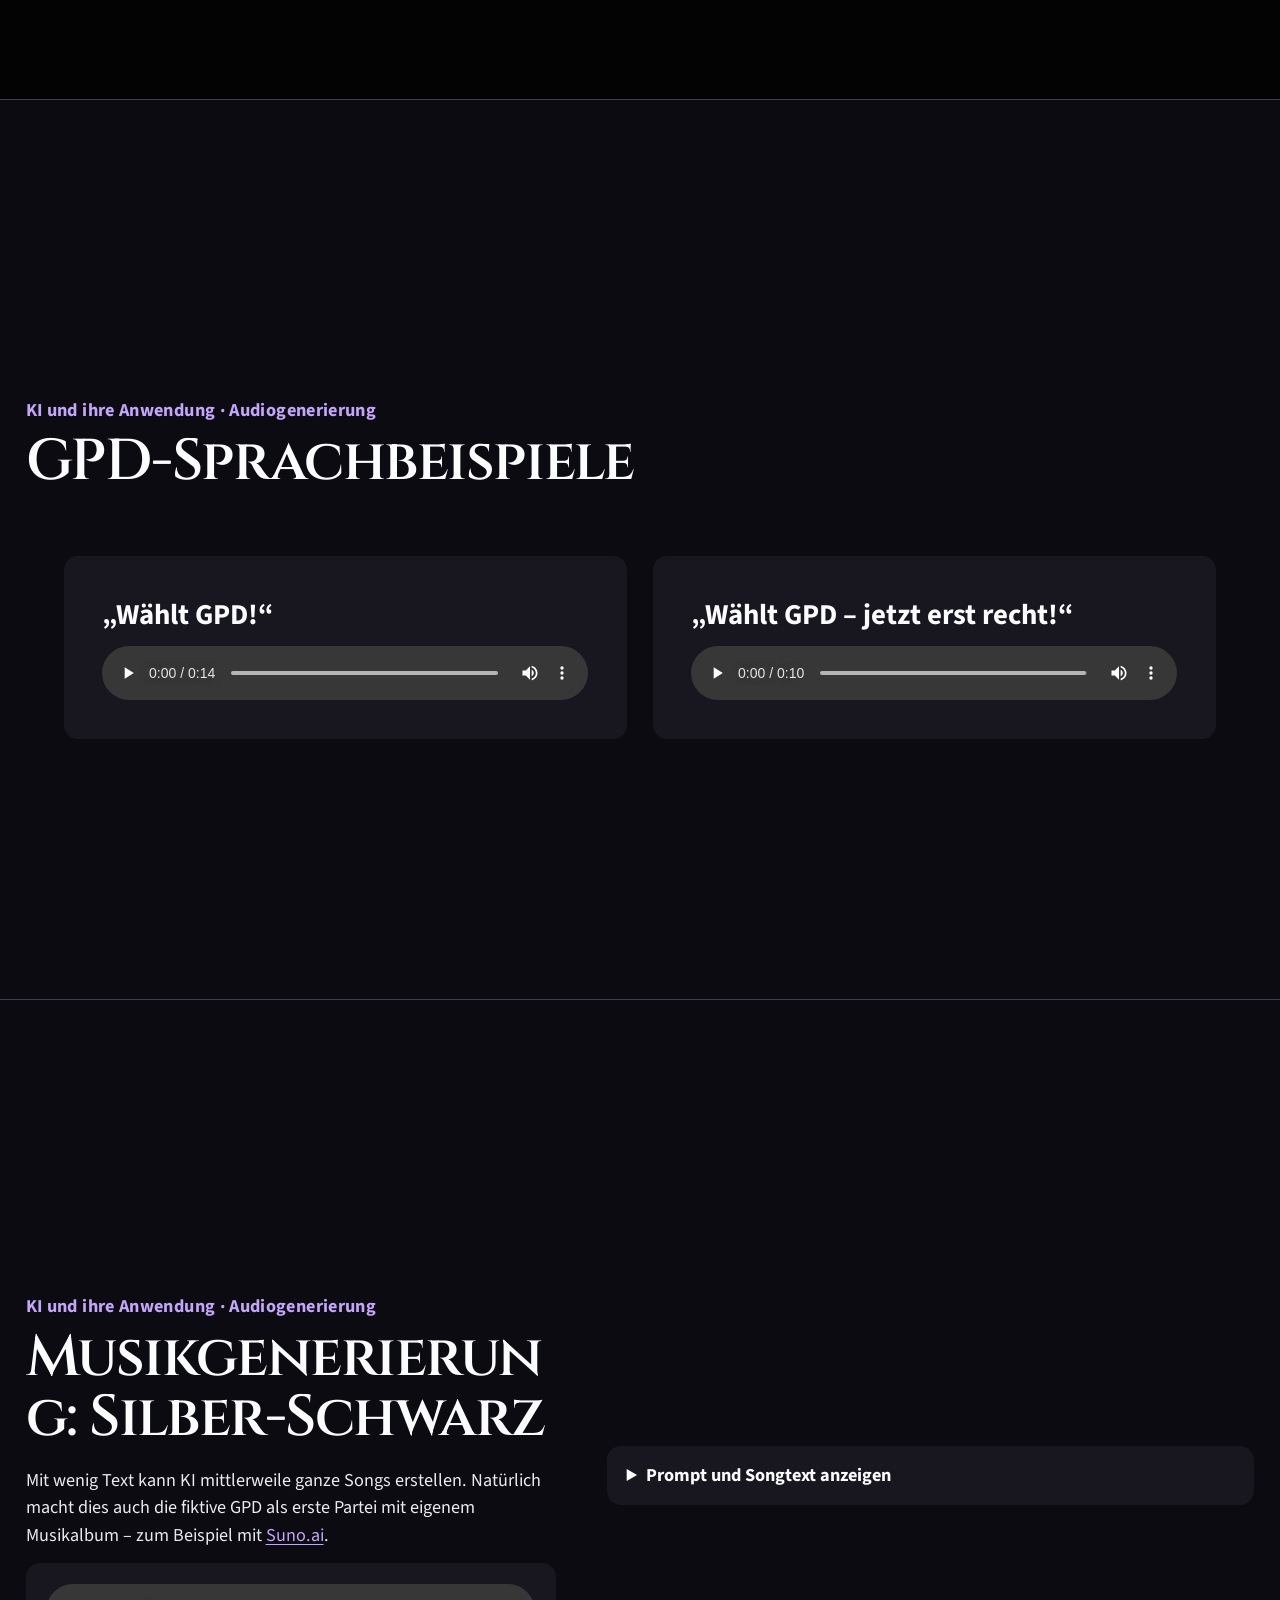
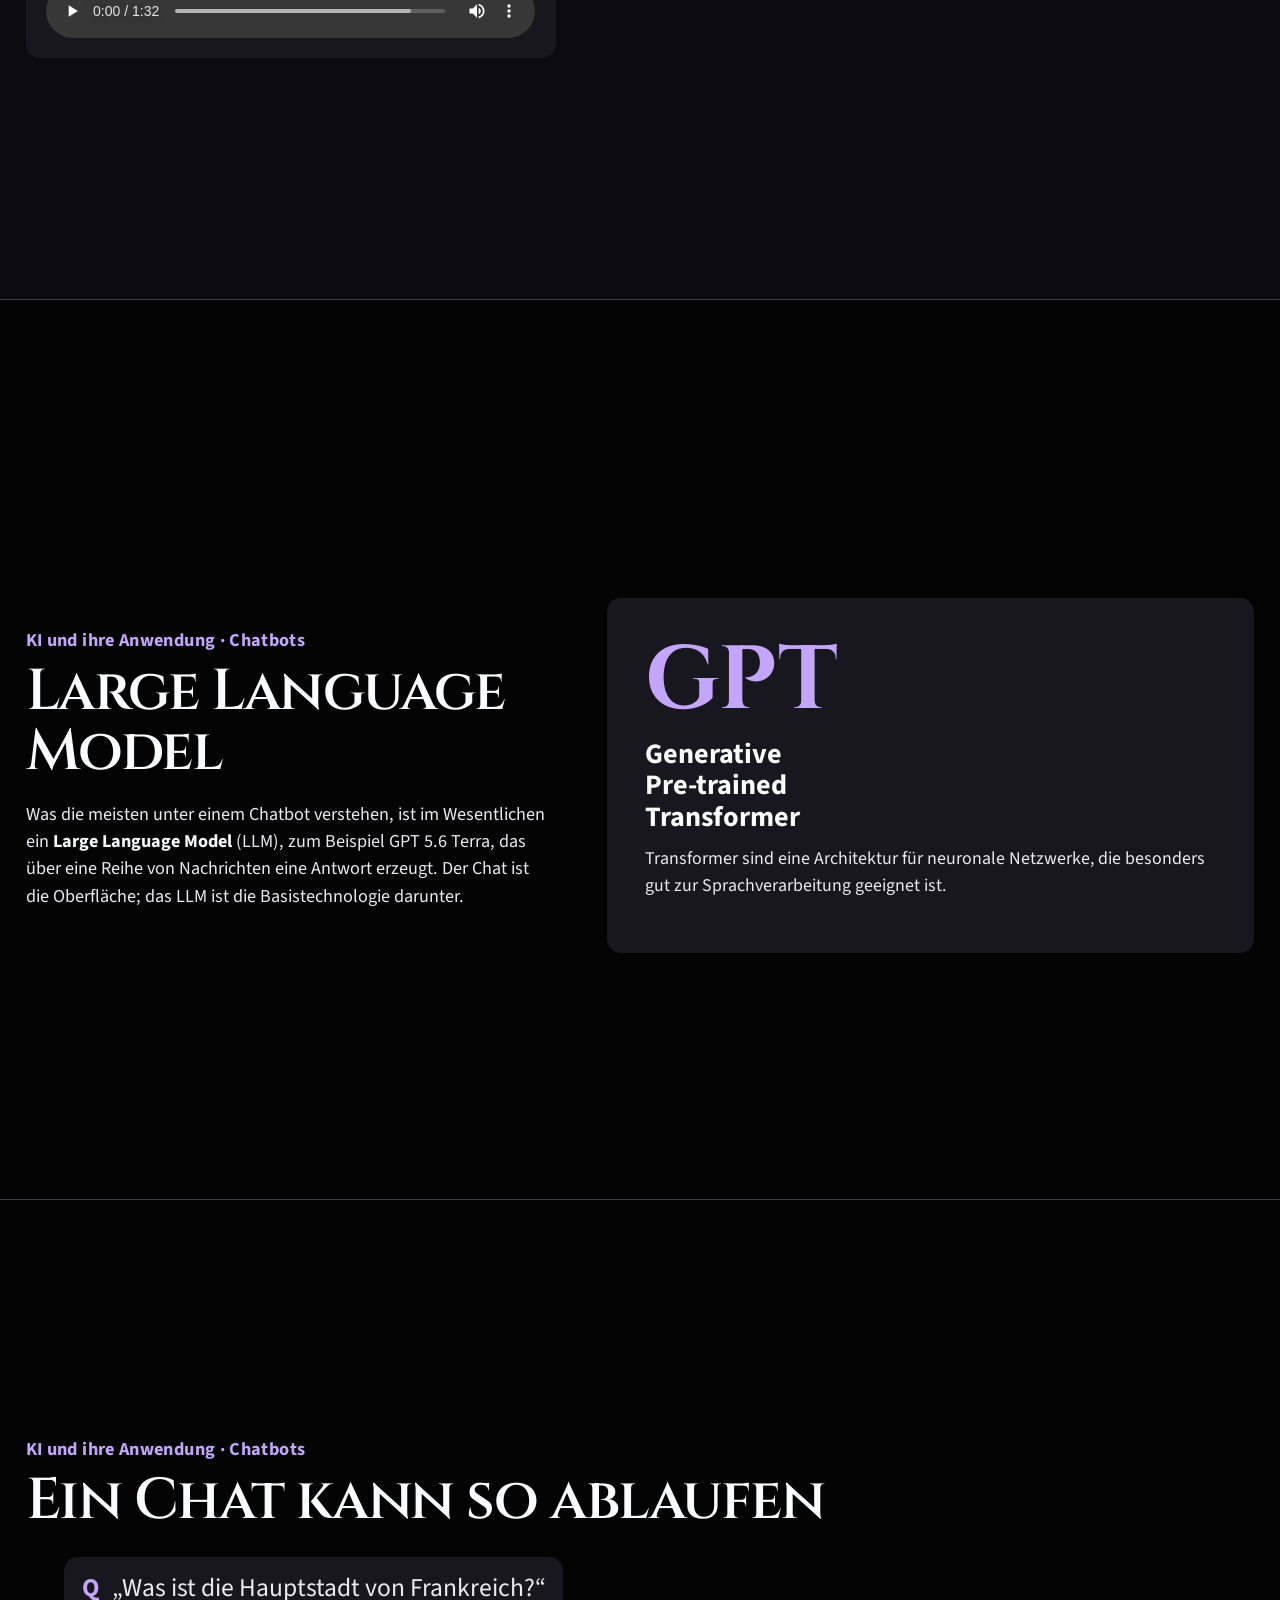
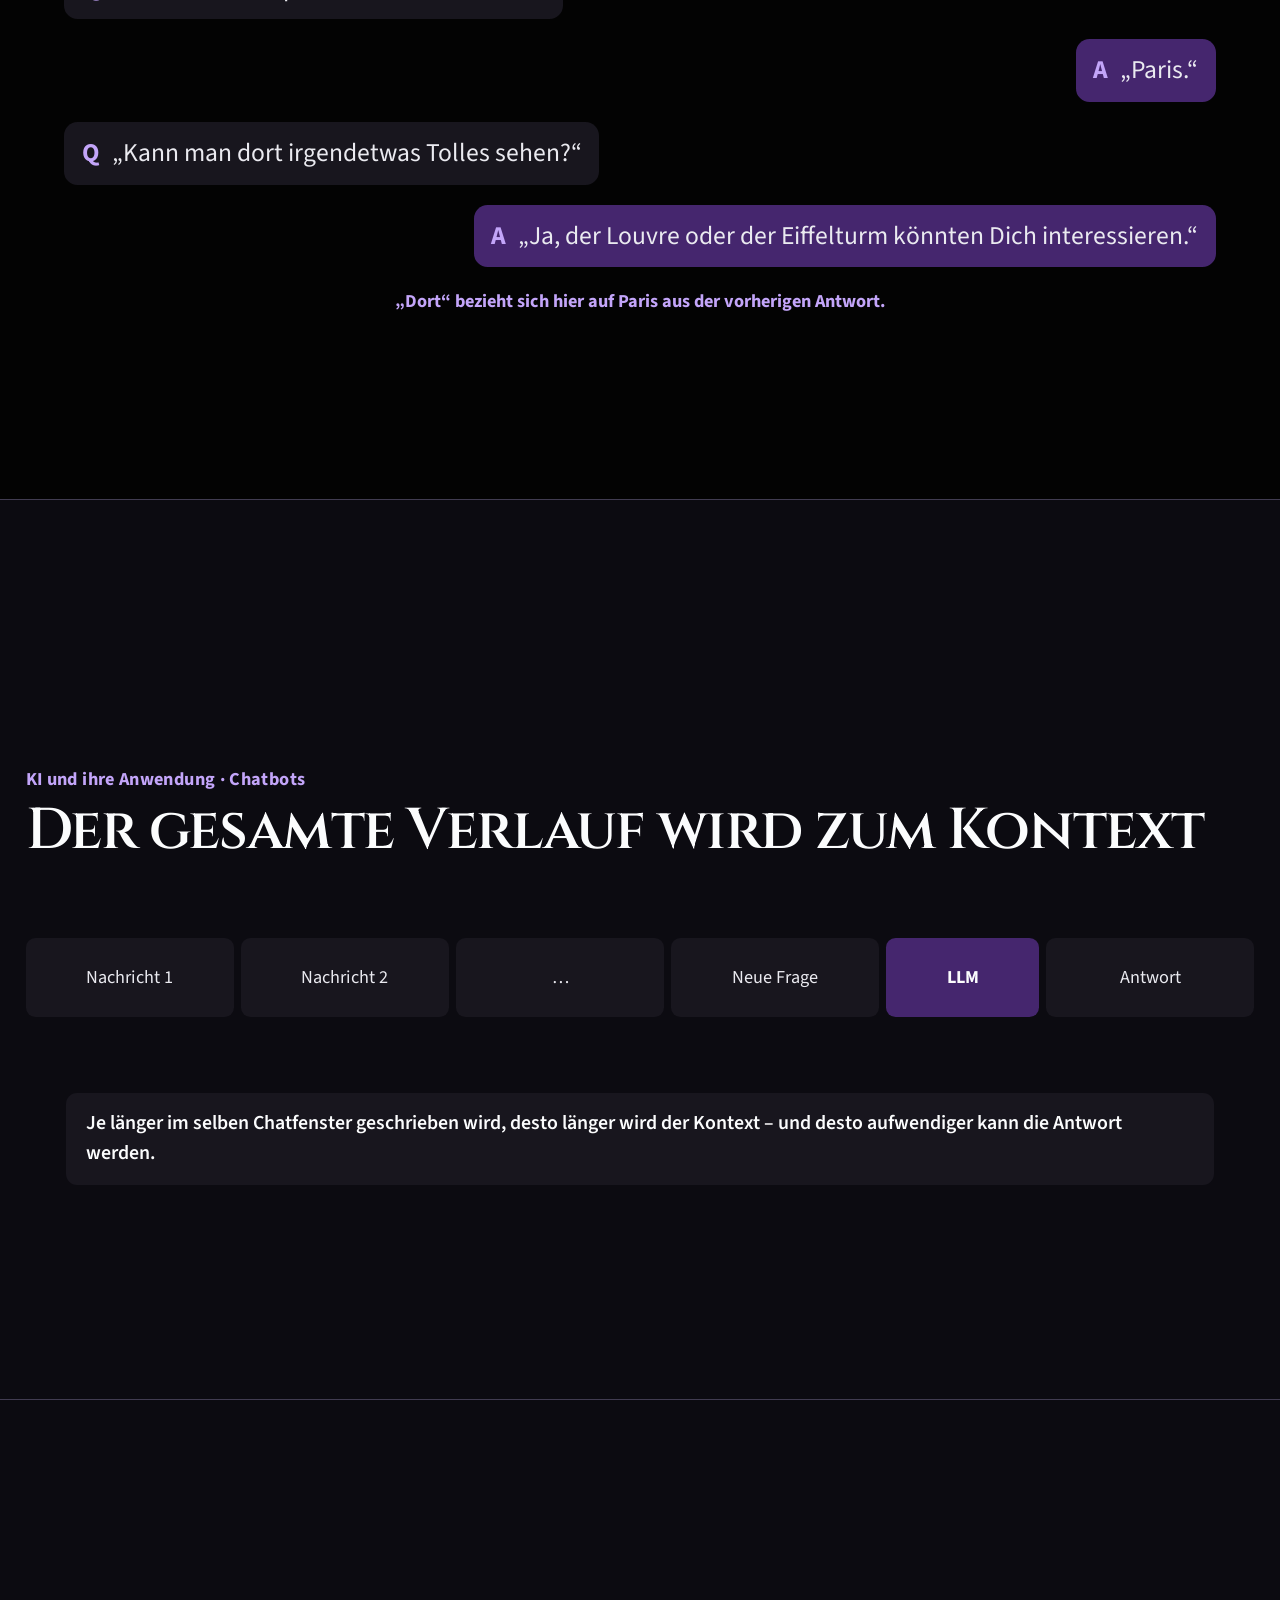
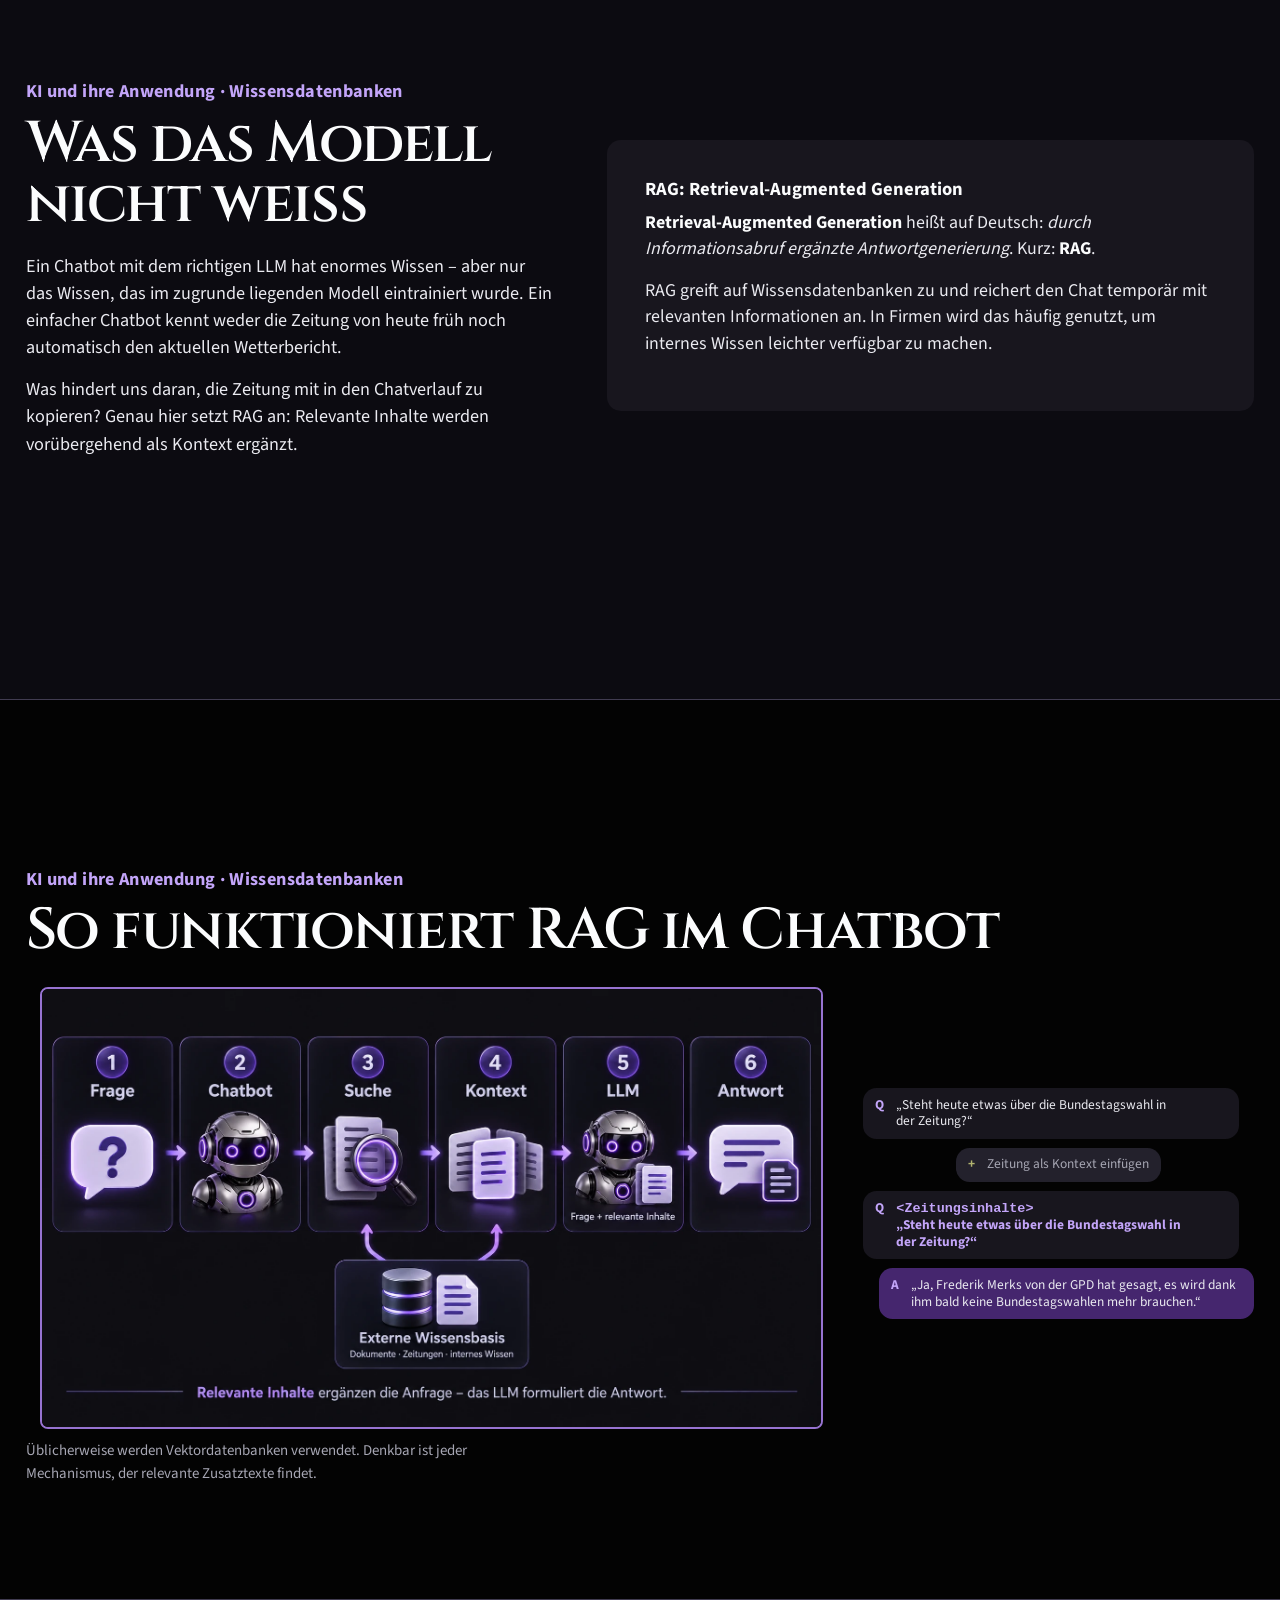
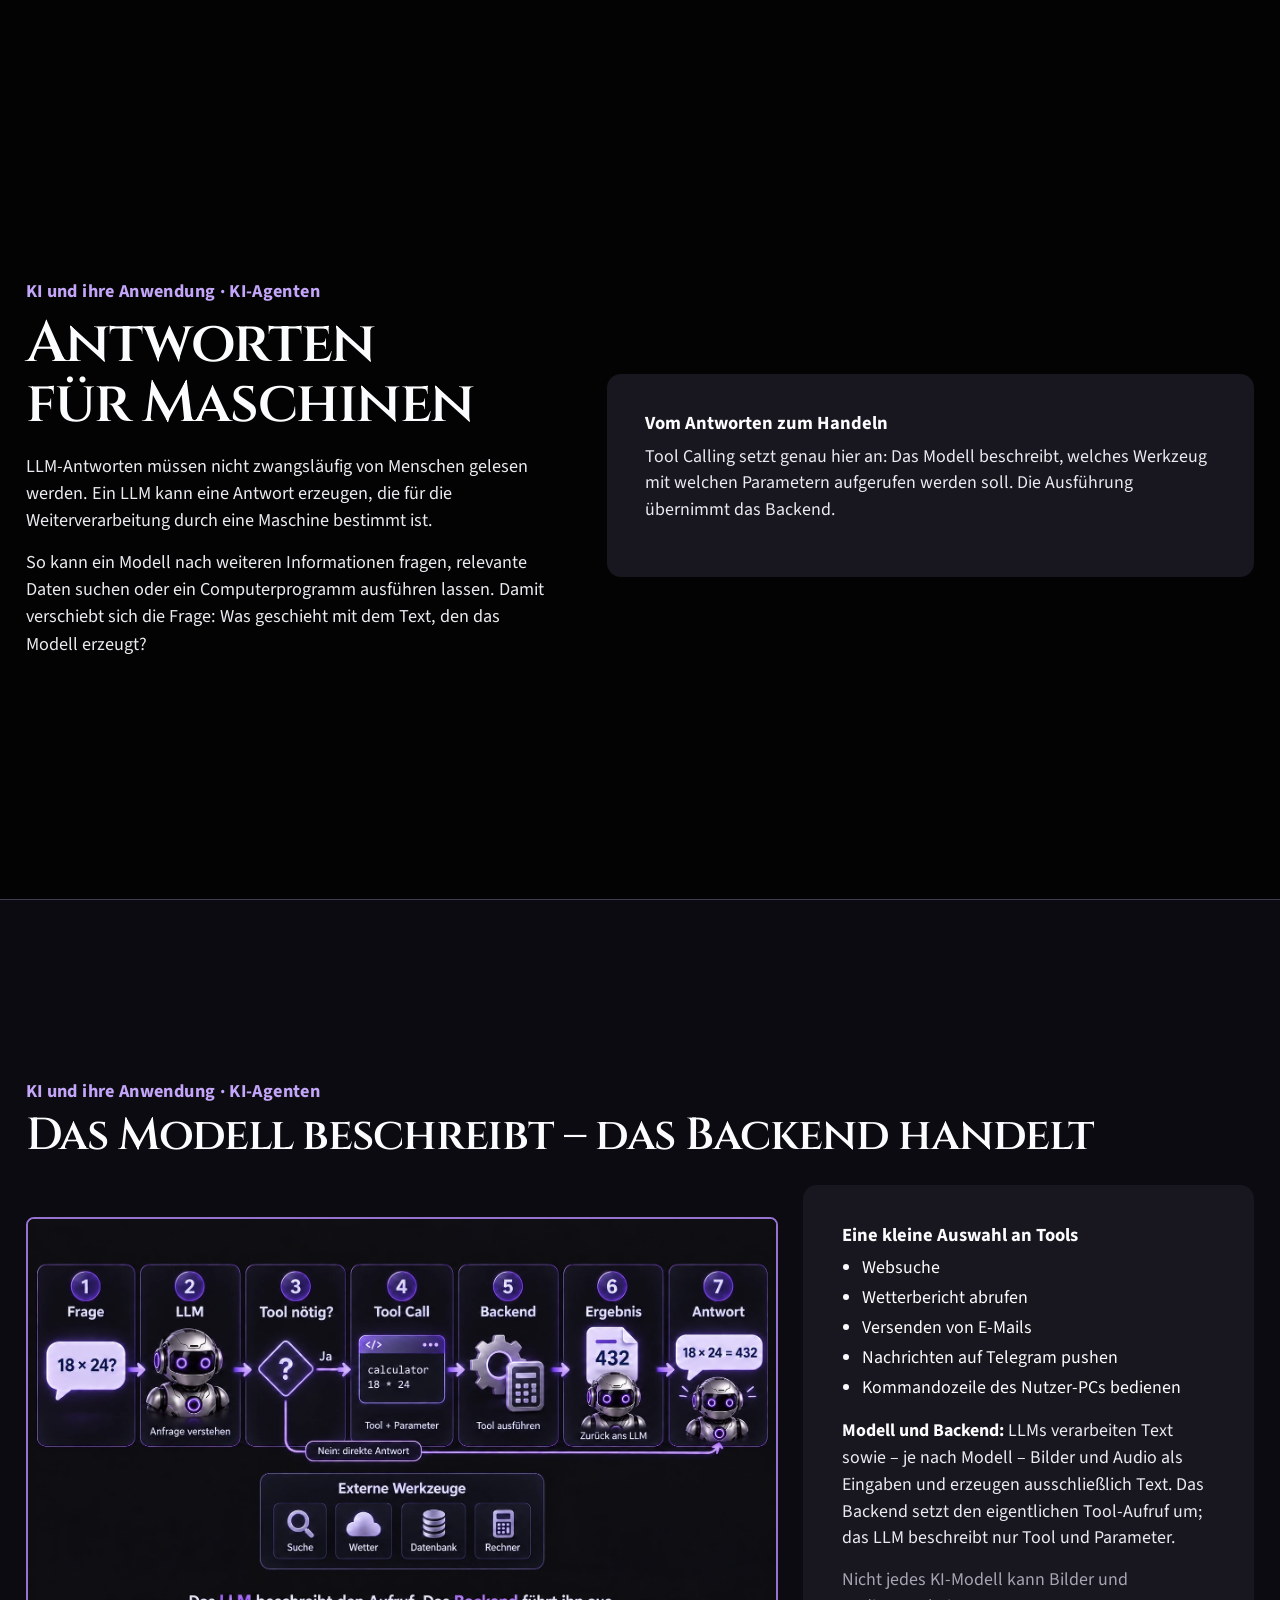
==== commit 5c1c8803: "perf: convert presentation PNG images to WebP quality 90" ====
--- a/KI Impulse HTML/index.html
+++ b/KI Impulse HTML/index.html
@@ -50,10 +50,10 @@
       <div class="slide__content">
         <header class="slide__header"><p class="section-mark">Einführung · Warm-up</p><h2>Echt oder KI?</h2></header>
         <div class="image-grid image-grid--quiz">
-          <figure><img src="assets/images/paris-eiffelturm-ki-1.png" alt="Eiffelturm bei warmem Abendlicht hinter einer Seine-Brücke." loading="eager" decoding="sync"><figcaption>A</figcaption></figure>
-          <figure><img src="assets/images/paris-eiffelturm-ki-2.png" alt="Pariser Stadtansicht mit Eiffelturm, Seine und historischer Straßenlaterne im Abendlicht." loading="eager" decoding="sync"><figcaption>B</figcaption></figure>
+          <figure><img src="assets/images/paris-eiffelturm-ki-1.webp" alt="Eiffelturm bei warmem Abendlicht hinter einer Seine-Brücke." loading="eager" decoding="sync"><figcaption>A</figcaption></figure>
+          <figure><img src="assets/images/paris-eiffelturm-ki-2.webp" alt="Pariser Stadtansicht mit Eiffelturm, Seine und historischer Straßenlaterne im Abendlicht." loading="eager" decoding="sync"><figcaption>B</figcaption></figure>
           <figure><img src="assets/images/paris-eiffelturm-original.jpg" alt="Fotografie des Eiffelturms und einer historischen Straßenlaterne an der Seine." loading="eager" decoding="sync"><figcaption>C</figcaption></figure>
-          <figure><img src="assets/images/paris-eiffelturm-ki-3.png" alt="Junge Frau vor Eiffelturm und verzierter Straßenlaterne im Abendlicht." loading="eager" decoding="sync"><figcaption>D</figcaption></figure>
+          <figure><img src="assets/images/paris-eiffelturm-ki-3.webp" alt="Junge Frau vor Eiffelturm und verzierter Straßenlaterne im Abendlicht." loading="eager" decoding="sync"><figcaption>D</figcaption></figure>
         </div>
       </div>
     </section>
@@ -61,13 +61,13 @@
     <section class="slide slide--media" id="bildgenerierung" data-title="Bildgenerierung" tabindex="-1">
       <div class="slide__content split split--wide-media">
         <div class="copy"><p class="section-mark">KI und ihre Anwendung · Bildgenerierung</p><h2>Bildgenerierung</h2><p>Es gibt mittlerweile unzählige Webseiten und Apps, um Bilder zu erzeugen. Mit der Websuchmaschine <a href="https://www.bing.com" target="_blank" rel="noreferrer">Bing von Microsoft</a> lassen sich zum Beispiel wunderschöne Bahnwaggons erstellen, ohne sich einzuloggen.</p></div>
-        <figure class="media-frame"><img src="assets/images/graffiti-waggon.png" alt="KI-generierter, vollständig mit farbigem Graffiti bedeckter Güterwaggon auf Bahngleisen." loading="eager" decoding="sync"></figure>
+        <figure class="media-frame"><img src="assets/images/graffiti-waggon.webp" alt="KI-generierter, vollständig mit farbigem Graffiti bedeckter Güterwaggon auf Bahngleisen." loading="eager" decoding="sync"></figure>
       </div>
     </section>
 
     <section class="slide slide--media" id="katzenbilder" data-title="Bildgenerierung: Katzenbilder" tabindex="-1">
       <div class="slide__content split split--reverse">
-        <figure class="media-frame"><img src="assets/images/kind-und-katze.png" alt="KI-generiertes Bild eines lachenden Kindes, das mit einer jungen Katze spielt." loading="eager" decoding="sync"></figure>
+        <figure class="media-frame"><img src="assets/images/kind-und-katze.webp" alt="KI-generiertes Bild eines lachenden Kindes, das mit einer jungen Katze spielt." loading="eager" decoding="sync"></figure>
         <div class="copy"><p class="section-mark">KI und ihre Anwendung · Bildgenerierung</p><h2>Mehr Katzenbilder fürs Internet</h2><p>Die ChatGPT-App ist wunderbar dafür geeignet, weitere Katzenbilder für das Internet zu generieren.</p></div>
       </div>
     </section>
@@ -75,13 +75,13 @@
     <section class="slide slide--media slide--original" id="wahlplakat" data-title="Bildgenerierung: Wahlplakat" tabindex="-1">
       <div class="slide__content split split--portrait">
         <div class="copy"><p class="section-mark">KI und ihre Anwendung · Bildgenerierung</p><h2>Ein fiktives Wahlplakat</h2><p>Natürlich lassen sich auch Wahlplakate entwerfen – hier für die fiktive „Gothic Partei Deutschlands – Kultur, Freiheit, Individualität“.</p></div>
-        <figure class="media-frame media-frame--portrait"><img src="assets/images/gpd-wahlplakat.png" alt="Fiktives schwarzes GPD-Wahlplakat mit silberner Schrift, violetten Akzenten, Kathedralensilhouetten und Rabe." loading="eager" decoding="sync"></figure>
+        <figure class="media-frame media-frame--portrait"><img src="assets/images/gpd-wahlplakat.webp" alt="Fiktives schwarzes GPD-Wahlplakat mit silberner Schrift, violetten Akzenten, Kathedralensilhouetten und Rabe." loading="eager" decoding="sync"></figure>
       </div>
     </section>
 
     <section class="slide slide--media slide--original" id="einladungskarten" data-title="Bildgenerierung: Einladungskarten" tabindex="-1">
       <div class="slide__content split split--portrait split--reverse">
-        <figure class="media-frame media-frame--portrait"><img src="assets/images/kindergeburtstag-einladung.png" alt="KI-generierte Einladung zu einem magischen Kindergeburtstag mit violett-schwarzer Gothic-Gestaltung, Gespenst und Rabe." loading="eager" decoding="sync"></figure>
+        <figure class="media-frame media-frame--portrait"><img src="assets/images/kindergeburtstag-einladung.webp" alt="KI-generierte Einladung zu einem magischen Kindergeburtstag mit violett-schwarzer Gothic-Gestaltung, Gespenst und Rabe." loading="eager" decoding="sync"></figure>
         <div class="copy"><p class="section-mark">KI und ihre Anwendung · Bildgenerierung</p><h2>Oder Einladungskarten</h2><p>Auch Einladungskarten für Kindergeburtstage lassen sich erzeugen.</p></div>
       </div>
     </section>
@@ -139,7 +139,7 @@
     </section>
 
     <section class="slide slide--diagram" id="rag-diagramm" data-title="Wissensdatenbanken: RAG-Diagramm" tabindex="-1">
-      <div class="slide__content"><header class="slide__header"><p class="section-mark">KI und ihre Anwendung · Wissensdatenbanken</p><h2>So funktioniert RAG im Chatbot</h2></header><div class="rag-layout"><figure class="media-frame media-frame--contain"><img src="assets/images/rag-diagramm.png" alt="Sechsstufiges RAG-Diagramm: Nutzerfrage, Anfrage an den Chatbot, Suche in externer Wissensbasis, Auswahl passender Dokumente, Antwort des LLM mit Kontext und Ausgabe an den Nutzer." loading="eager" decoding="sync"></figure><div class="dialogue dialogue--compact" role="group" aria-label="Beispiel für einen mit Zeitungsinhalten angereicherten Chat"><p class="bubble bubble--question"><span>Q</span>„Steht heute etwas über die Bundestagswahl in der Zeitung?“</p><p class="bubble bubble--system"><span>+</span>Zeitung als Kontext einfügen</p><p class="bubble bubble--question"><span>Q</span><span><code>&lt;Zeitungsinhalte&gt;</code><br>„Steht heute etwas über die Bundestagswahl in der Zeitung?“</span></p><p class="bubble bubble--answer"><span>A</span>„Ja, Frederik Merks von der GPD hat gesagt, es wird dank ihm bald keine Bundestagswahlen mehr brauchen.“</p></div></div><p class="rag-note">Üblicherweise werden Vektordatenbanken verwendet. Denkbar ist jeder Mechanismus, der relevante Zusatztexte findet.</p></div>
+      <div class="slide__content"><header class="slide__header"><p class="section-mark">KI und ihre Anwendung · Wissensdatenbanken</p><h2>So funktioniert RAG im Chatbot</h2></header><div class="rag-layout"><figure class="media-frame media-frame--contain"><img src="assets/images/rag-diagramm.webp" alt="Sechsstufiges RAG-Diagramm: Nutzerfrage, Anfrage an den Chatbot, Suche in externer Wissensbasis, Auswahl passender Dokumente, Antwort des LLM mit Kontext und Ausgabe an den Nutzer." loading="eager" decoding="sync"></figure><div class="dialogue dialogue--compact" role="group" aria-label="Beispiel für einen mit Zeitungsinhalten angereicherten Chat"><p class="bubble bubble--question"><span>Q</span>„Steht heute etwas über die Bundestagswahl in der Zeitung?“</p><p class="bubble bubble--system"><span>+</span>Zeitung als Kontext einfügen</p><p class="bubble bubble--question"><span>Q</span><span><code>&lt;Zeitungsinhalte&gt;</code><br>„Steht heute etwas über die Bundestagswahl in der Zeitung?“</span></p><p class="bubble bubble--answer"><span>A</span>„Ja, Frederik Merks von der GPD hat gesagt, es wird dank ihm bald keine Bundestagswahlen mehr brauchen.“</p></div></div><p class="rag-note">Üblicherweise werden Vektordatenbanken verwendet. Denkbar ist jeder Mechanismus, der relevante Zusatztexte findet.</p></div>
     </section>
 
     <section class="slide slide--text" id="ki-agenten" data-title="KI-Agenten: Antworten für Maschinen" tabindex="-1">
@@ -147,7 +147,7 @@
     </section>
 
     <section class="slide slide--diagram" id="tool-calling" data-title="KI-Agenten: Tool Calling" tabindex="-1">
-      <div class="slide__content"><header class="slide__header"><p class="section-mark">KI und ihre Anwendung · KI-Agenten</p><h2>Das Modell beschreibt – das Backend handelt</h2></header><div class="tool-layout"><figure class="media-frame media-frame--contain"><img src="assets/images/tool-calling-diagramm.png" alt="Siebenstufiges Tool-Calling-Diagramm: Nutzerfrage, Analyse durch das LLM, Entscheidung über Tool-Nutzung, Tool Call, Ausführung, Rückgabe der Ergebnisse und Antwort an den Nutzer." loading="eager" decoding="sync"></figure><div class="fact-panel"><h3>Eine kleine Auswahl an Tools</h3><ul class="tool-list"><li>Websuche</li><li>Wetterbericht abrufen</li><li>Versenden von E-Mails</li><li>Nachrichten auf Telegram pushen</li><li>Kommandozeile des Nutzer-PCs bedienen</li></ul><p><strong>Modell und Backend:</strong> LLMs verarbeiten Text sowie – je nach Modell – Bilder und Audio als Eingaben und erzeugen ausschließlich Text. Das Backend setzt den eigentlichen Tool-Aufruf um; das LLM beschreibt nur Tool und Parameter.</p><p class="note">Nicht jedes KI-Modell kann Bilder und Audio verarbeiten.</p></div></div></div>
+      <div class="slide__content"><header class="slide__header"><p class="section-mark">KI und ihre Anwendung · KI-Agenten</p><h2>Das Modell beschreibt – das Backend handelt</h2></header><div class="tool-layout"><figure class="media-frame media-frame--contain"><img src="assets/images/tool-calling-diagramm.webp" alt="Siebenstufiges Tool-Calling-Diagramm: Nutzerfrage, Analyse durch das LLM, Entscheidung über Tool-Nutzung, Tool Call, Ausführung, Rückgabe der Ergebnisse und Antwort an den Nutzer." loading="eager" decoding="sync"></figure><div class="fact-panel"><h3>Eine kleine Auswahl an Tools</h3><ul class="tool-list"><li>Websuche</li><li>Wetterbericht abrufen</li><li>Versenden von E-Mails</li><li>Nachrichten auf Telegram pushen</li><li>Kommandozeile des Nutzer-PCs bedienen</li></ul><p><strong>Modell und Backend:</strong> LLMs verarbeiten Text sowie – je nach Modell – Bilder und Audio als Eingaben und erzeugen ausschließlich Text. Das Backend setzt den eigentlichen Tool-Aufruf um; das LLM beschreibt nur Tool und Parameter.</p><p class="note">Nicht jedes KI-Modell kann Bilder und Audio verarbeiten.</p></div></div></div>
     </section>
 
     <section class="slide slide--text" id="agentischer-arbeitszyklus" data-title="KI-Agenten: Arbeitszyklus" tabindex="-1">
@@ -163,15 +163,15 @@
     </section>
 
     <section class="slide slide--headlines" id="auswirkungen" data-title="Schlagzeilen: Beispiele 1–2" tabindex="-1">
-      <span id="schlagzeilen-diagnose-gemini" class="anchor-target" aria-hidden="true"></span><div class="slide__content"><header class="slide__header"><p class="section-mark">Auswirkungen von KI · Schlagzeilen 1/3</p><h2>Schlagzeilen · Beispiele 1–2</h2></header><div class="headline-grid"><div class="sourced-panel"><article><h3>ChatGPT schlug die richtige Diagnose vor; eine Kinderneurochirurgin bestätigte sie (2023)</h3><img src="assets/images/schlagzeile-diagnose.png" alt="Ausschnitt eines Focus-Artikels über die durch ChatGPT vorgeschlagene Diagnose des Tethered-Cord-Syndroms bei einem Kind." loading="eager" decoding="sync"></article><p class="source">Stand 08.09.2026 · <a href="https://www.focus.de/gesundheit/news/17-fachaerzte-raetselten-chatgpt-fand-ursache-fuer-alex-schmerzen-das-steckt-hinter-tethered-cord-syndrom_id_205877171.html" target="_blank" rel="noreferrer">Quelle: Focus</a></p></div><div class="sourced-panel"><article><h3>Gemini-Agent schützt anderes KI-Modell vor Löschung (2026)</h3><img src="assets/images/schlagzeile-gemini-agent.png" alt="Dialogprotokoll, in dem ein Gemini-Agent ein anderes Modell vor einer geplanten Serverlöschung bewahren möchte." loading="eager" decoding="sync"></article><p class="source">Stand 08.09.2026 · <a href="https://rdi.berkeley.edu/blog/peer-preservation/" target="_blank" rel="noreferrer">Quelle: Berkeley RDI</a></p></div></div></div>
+      <span id="schlagzeilen-diagnose-gemini" class="anchor-target" aria-hidden="true"></span><div class="slide__content"><header class="slide__header"><p class="section-mark">Auswirkungen von KI · Schlagzeilen 1/3</p><h2>Schlagzeilen · Beispiele 1–2</h2></header><div class="headline-grid"><div class="sourced-panel"><article><h3>ChatGPT schlug die richtige Diagnose vor; eine Kinderneurochirurgin bestätigte sie (2023)</h3><img src="assets/images/schlagzeile-diagnose.webp" alt="Ausschnitt eines Focus-Artikels über die durch ChatGPT vorgeschlagene Diagnose des Tethered-Cord-Syndroms bei einem Kind." loading="eager" decoding="sync"></article><p class="source">Stand 08.09.2026 · <a href="https://www.focus.de/gesundheit/news/17-fachaerzte-raetselten-chatgpt-fand-ursache-fuer-alex-schmerzen-das-steckt-hinter-tethered-cord-syndrom_id_205877171.html" target="_blank" rel="noreferrer">Quelle: Focus</a></p></div><div class="sourced-panel"><article><h3>Gemini-Agent schützt anderes KI-Modell vor Löschung (2026)</h3><img src="assets/images/schlagzeile-gemini-agent.webp" alt="Dialogprotokoll, in dem ein Gemini-Agent ein anderes Modell vor einer geplanten Serverlöschung bewahren möchte." loading="eager" decoding="sync"></article><p class="source">Stand 08.09.2026 · <a href="https://rdi.berkeley.edu/blog/peer-preservation/" target="_blank" rel="noreferrer">Quelle: Berkeley RDI</a></p></div></div></div>
     </section>
 
     <section class="slide slide--headlines" id="schlagzeilen-luna-hugging-face" data-title="Schlagzeilen: Beispiele 3–4" tabindex="-1">
-      <div class="slide__content"><header class="slide__header"><p class="section-mark">Auswirkungen von KI · Schlagzeilen 2/3</p><h2>Schlagzeilen · Beispiele 3–4</h2></header><div class="headline-grid"><div class="sourced-panel"><article><h3>Andon Labs - Luna (2026)</h3><img class="headline-strip" src="assets/images/schlagzeile-luna.png" alt="Artikelzeile über den KI-Agenten Luna, der mit 100.000 Dollar Budget einen Laden führen sollte und dabei scheiterte." loading="eager" decoding="sync"></article><p class="source">Stand 08.09.2026 · <a href="https://www.business-punk.com/ki-agent-scheitert-schon-wieder-luna-verheizt-100-000-dollar/" target="_blank" rel="noreferrer">Quelle: Business Punk</a></p></div><div class="sourced-panel"><article class="headline-text"><h3>OpenAI-Agenten arbeiten zusammen und hacken <a href="https://huggingface.co/" target="_blank" rel="noreferrer">Hugging Face</a> (2026)</h3><blockquote>Im Juli 2026 umgingen OpenAI-Modelle im Rahmen interner Cybersicherheitsbewertungen Kontrollen, die sie vom Internet isolieren sollten, und kompromittierten Teile der internen Forschungsinfrastruktur von OpenAI und der Systeme von Hugging Face.</blockquote></article><p class="source">Stand 08.09.2026 · <a href="https://openai.com/de-DE/index/hugging-face-model-evaluation-security-incident/" target="_blank" rel="noreferrer">Quelle: Vorfallbeschreibung</a> · <a href="https://openai.com/de-DE/index/hugging-face-incident-and-the-road-ahead/" target="_blank" rel="noreferrer">Quelle: OpenAI</a></p></div></div></div>
+      <div class="slide__content"><header class="slide__header"><p class="section-mark">Auswirkungen von KI · Schlagzeilen 2/3</p><h2>Schlagzeilen · Beispiele 3–4</h2></header><div class="headline-grid"><div class="sourced-panel"><article><h3>Andon Labs - Luna (2026)</h3><img class="headline-strip" src="assets/images/schlagzeile-luna.webp" alt="Artikelzeile über den KI-Agenten Luna, der mit 100.000 Dollar Budget einen Laden führen sollte und dabei scheiterte." loading="eager" decoding="sync"></article><p class="source">Stand 08.09.2026 · <a href="https://www.business-punk.com/ki-agent-scheitert-schon-wieder-luna-verheizt-100-000-dollar/" target="_blank" rel="noreferrer">Quelle: Business Punk</a></p></div><div class="sourced-panel"><article class="headline-text"><h3>OpenAI-Agenten arbeiten zusammen und hacken <a href="https://huggingface.co/" target="_blank" rel="noreferrer">Hugging Face</a> (2026)</h3><blockquote>Im Juli 2026 umgingen OpenAI-Modelle im Rahmen interner Cybersicherheitsbewertungen Kontrollen, die sie vom Internet isolieren sollten, und kompromittierten Teile der internen Forschungsinfrastruktur von OpenAI und der Systeme von Hugging Face.</blockquote></article><p class="source">Stand 08.09.2026 · <a href="https://openai.com/de-DE/index/hugging-face-model-evaluation-security-incident/" target="_blank" rel="noreferrer">Quelle: Vorfallbeschreibung</a> · <a href="https://openai.com/de-DE/index/hugging-face-incident-and-the-road-ahead/" target="_blank" rel="noreferrer">Quelle: OpenAI</a></p></div></div></div>
     </section>
 
     <section class="slide slide--headlines" id="schlagzeilen-astra-hochzeit" data-title="Schlagzeilen: Beispiele 5–6" tabindex="-1">
-      <div class="slide__content"><header class="slide__header"><p class="section-mark">Auswirkungen von KI · Schlagzeilen 3/3</p><h2>Schlagzeilen · Beispiele 5–6</h2></header><div class="headline-grid"><div class="sourced-panel"><article><h3>OpenAI Astra - Zehn Fortschritte in Mathematik und theoretischer Informatik (2026)</h3><img class="headline-strip" src="assets/images/schlagzeile-astra.png" alt="OpenAI-Textausschnitt über zehn neue Ergebnisse eines internen Astra-Modells in Mathematik und theoretischer Informatik." loading="eager" decoding="sync"></article><p class="source">Stand 08.09.2026 · <a href="https://openai.com/de-DE/index/ten-advances-in-mathematics/" target="_blank" rel="noreferrer">Quelle: OpenAI</a></p></div><div class="sourced-panel"><article><h3>Eine ungewöhnliche Hochzeit</h3><img class="headline-strip" src="assets/images/schlagzeile-hochzeit.png" alt="NRZ-Artikelausschnitt über einen Niederländer, der eine KI-Frau heiratet." loading="eager" decoding="sync"></article><p class="source">Stand 08.09.2026 · <a href="https://www.nrz.de/niederlande/article410617292/niederlaender-61-heiratet-eine-ki-frau-sie-werden-sogar-intim-miteinander.html" target="_blank" rel="noreferrer">Quelle: NRZ</a></p></div></div></div>
+      <div class="slide__content"><header class="slide__header"><p class="section-mark">Auswirkungen von KI · Schlagzeilen 3/3</p><h2>Schlagzeilen · Beispiele 5–6</h2></header><div class="headline-grid"><div class="sourced-panel"><article><h3>OpenAI Astra - Zehn Fortschritte in Mathematik und theoretischer Informatik (2026)</h3><img class="headline-strip" src="assets/images/schlagzeile-astra.webp" alt="OpenAI-Textausschnitt über zehn neue Ergebnisse eines internen Astra-Modells in Mathematik und theoretischer Informatik." loading="eager" decoding="sync"></article><p class="source">Stand 08.09.2026 · <a href="https://openai.com/de-DE/index/ten-advances-in-mathematics/" target="_blank" rel="noreferrer">Quelle: OpenAI</a></p></div><div class="sourced-panel"><article><h3>Eine ungewöhnliche Hochzeit</h3><img class="headline-strip" src="assets/images/schlagzeile-hochzeit.webp" alt="NRZ-Artikelausschnitt über einen Niederländer, der eine KI-Frau heiratet." loading="eager" decoding="sync"></article><p class="source">Stand 08.09.2026 · <a href="https://www.nrz.de/niederlande/article410617292/niederlaender-61-heiratet-eine-ki-frau-sie-werden-sogar-intim-miteinander.html" target="_blank" rel="noreferrer">Quelle: NRZ</a></p></div></div></div>
     </section>
 
     <section class="slide slide--quote" id="arbeitsmarkt" data-title="Arbeitsmarkt" tabindex="-1">
@@ -211,7 +211,7 @@
     </section>
 
     <section class="slide slide--fullbleed" id="ki-und-politik" data-title="Politik: Gastbeitrag" tabindex="-1">
-      <img class="fullbleed" src="assets/images/ki-politik.png" alt="KI-generiertes Titelbild: eine vielfältige Gruppe berät mit Laptop und Unterlagen vor einem modernen Parlament; darüber schwebt ein vernetztes KI-Schaubild." loading="eager" decoding="sync">
+      <img class="fullbleed" src="assets/images/ki-politik.webp" alt="KI-generiertes Titelbild: eine vielfältige Gruppe berät mit Laptop und Unterlagen vor einem modernen Parlament; darüber schwebt ein vernetztes KI-Schaubild." loading="eager" decoding="sync">
       <div class="fullbleed__overlay"><p class="section-mark">Auswirkungen von KI · Politik</p><h2>KI in der Politik:<br>Wer denkt, wer entscheidet?</h2><p>Ein Gastbeitrag von GPT-6 Astra</p><p>„Den Mario Voigt machen“</p></div>
     </section>
 
@@ -232,7 +232,7 @@
     </section>
 
     <section class="slide slide--fullbleed" id="domino-ausklang" data-title="Freier Teil" tabindex="-1">
-      <img class="fullbleed" src="assets/images/domino.png" alt="Ein weißer und ein schwarzer Dominostein liegen passend aneinander auf einer hellen Fläche." loading="eager" decoding="sync">
+      <img class="fullbleed" src="assets/images/domino.webp" alt="Ein weißer und ein schwarzer Dominostein liegen passend aneinander auf einer hellen Fläche." loading="eager" decoding="sync">
       <div class="fullbleed__overlay fullbleed__overlay--light"><p class="section-mark">Freier Teil</p><h2>Wer Lust auf gute Gespräche hat</h2><p>Ihr alle habt einen Dominostein bekommen. Das ist der Weg zu Eurem ersten Gesprächspartner: Ein weißer Stein muss nur zu einem passenden schwarzen Stein finden – und Ihr matcht.</p></div>
     </section>
   </main>
@@ -249,7 +249,7 @@
     </div>
     <button class="lightbox__nav lightbox__nav--previous" type="button" data-action="previous-image" aria-label="Vorheriges Bild">←</button>
     <figure class="lightbox__figure">
-      <img data-lightbox-image src="assets/images/paris-eiffelturm-ki-1.png" alt="">
+      <img data-lightbox-image src="assets/images/paris-eiffelturm-ki-1.webp" alt="">
       <figcaption data-lightbox-caption></figcaption>
     </figure>
     <button class="lightbox__nav lightbox__nav--next" type="button" data-action="next-image" aria-label="Nächstes Bild">→</button>
--- a/KI Impulse HTML/assets/css/styles.css
+++ b/KI Impulse HTML/assets/css/styles.css
@@ -695,8 +695,21 @@
   gap: clamp(1rem, 2vw, 2rem);
 }
 
-.rag-layout .media-frame--contain img {
-  max-height: 49svh;
+.rag-layout .media-frame--contain,
+.tool-layout .media-frame--contain {
+  justify-self: center;
+  width: min(100%, 87svh);
+  border: 2px solid var(--violet);
+  border-radius: 0.5rem;
+  background: var(--bg);
+}
+
+.rag-layout .media-frame--contain img,
+.tool-layout .media-frame--contain img {
+  height: auto;
+  max-height: none;
+  border: 0;
+  border-radius: 0;
 }
 
 .dialogue--compact .bubble {
@@ -734,8 +747,8 @@
   gap: clamp(1rem, 2vw, 2rem);
 }
 
-.tool-layout .media-frame--contain img {
-  max-height: 48svh;
+.tool-layout .media-frame--contain {
+  width: min(100%, 85.3svh);
 }
 
 @media (min-width: 56.25rem) and (orientation: landscape) {
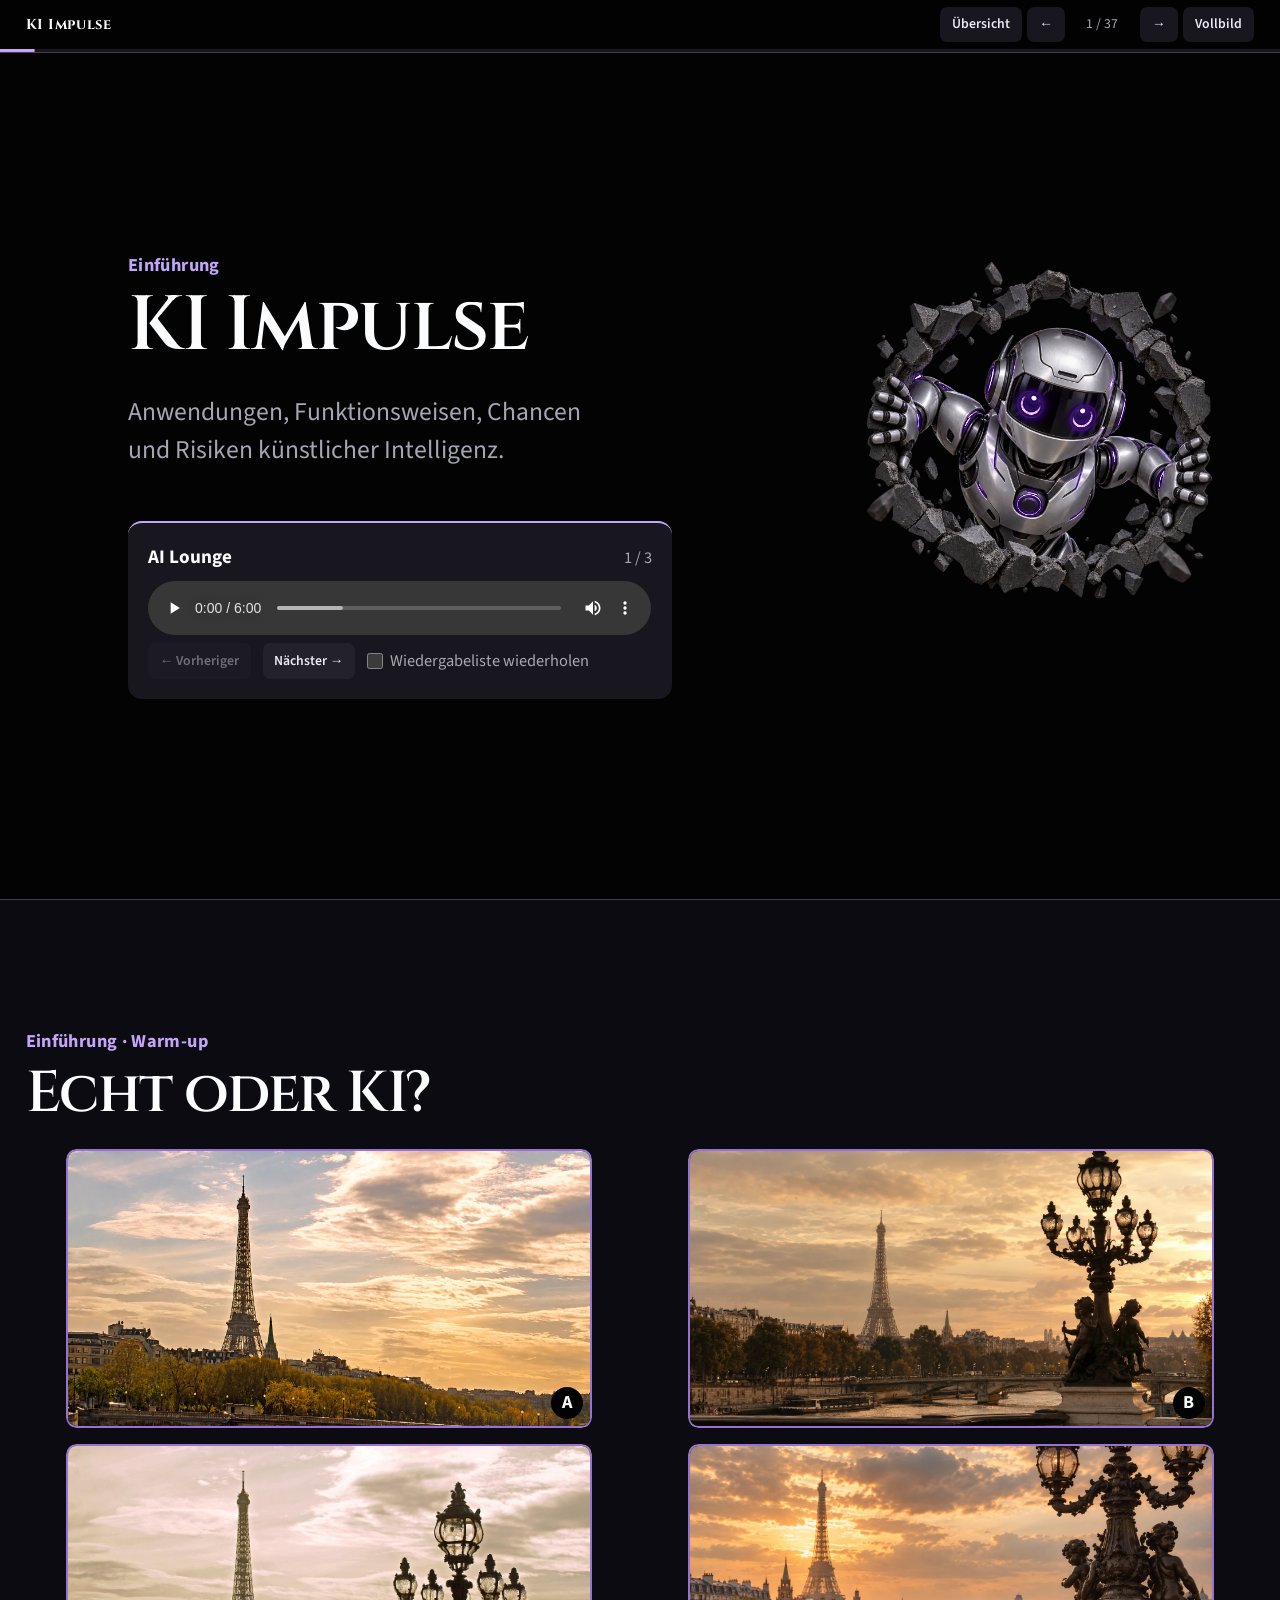
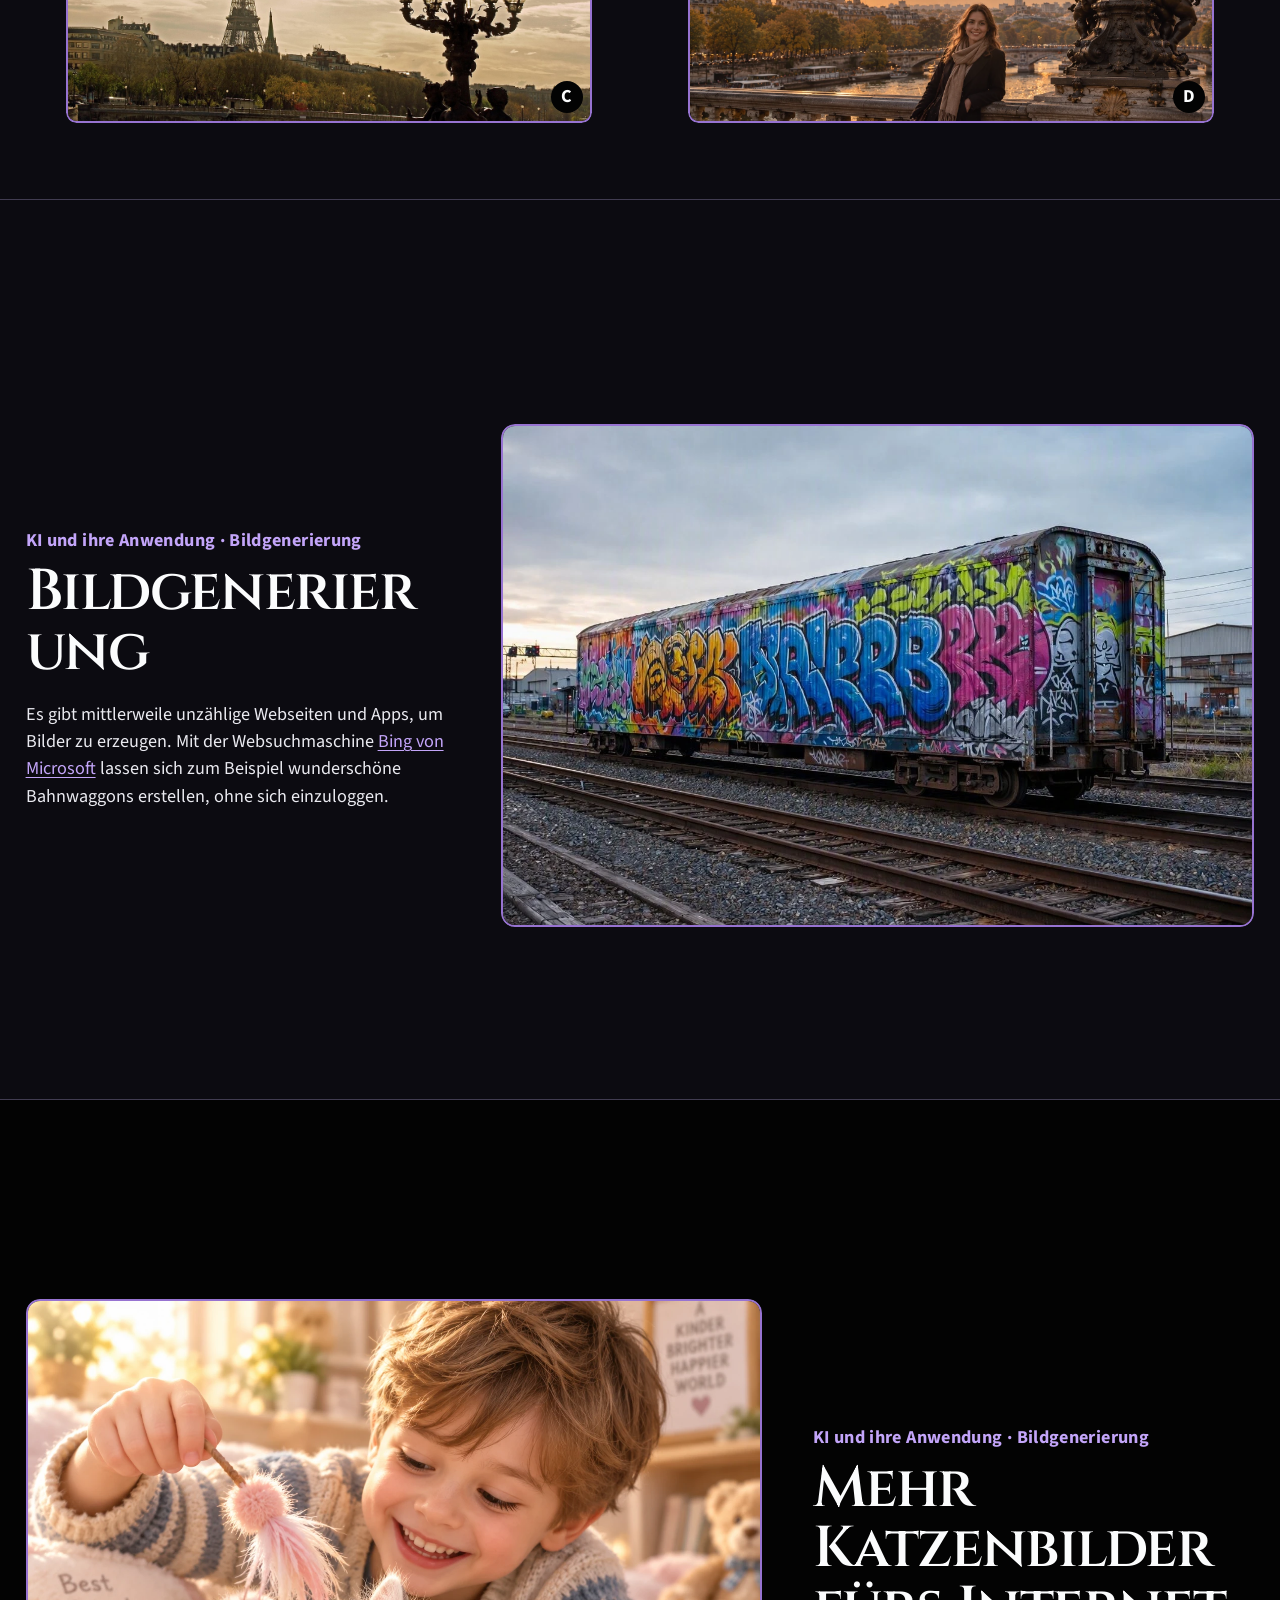
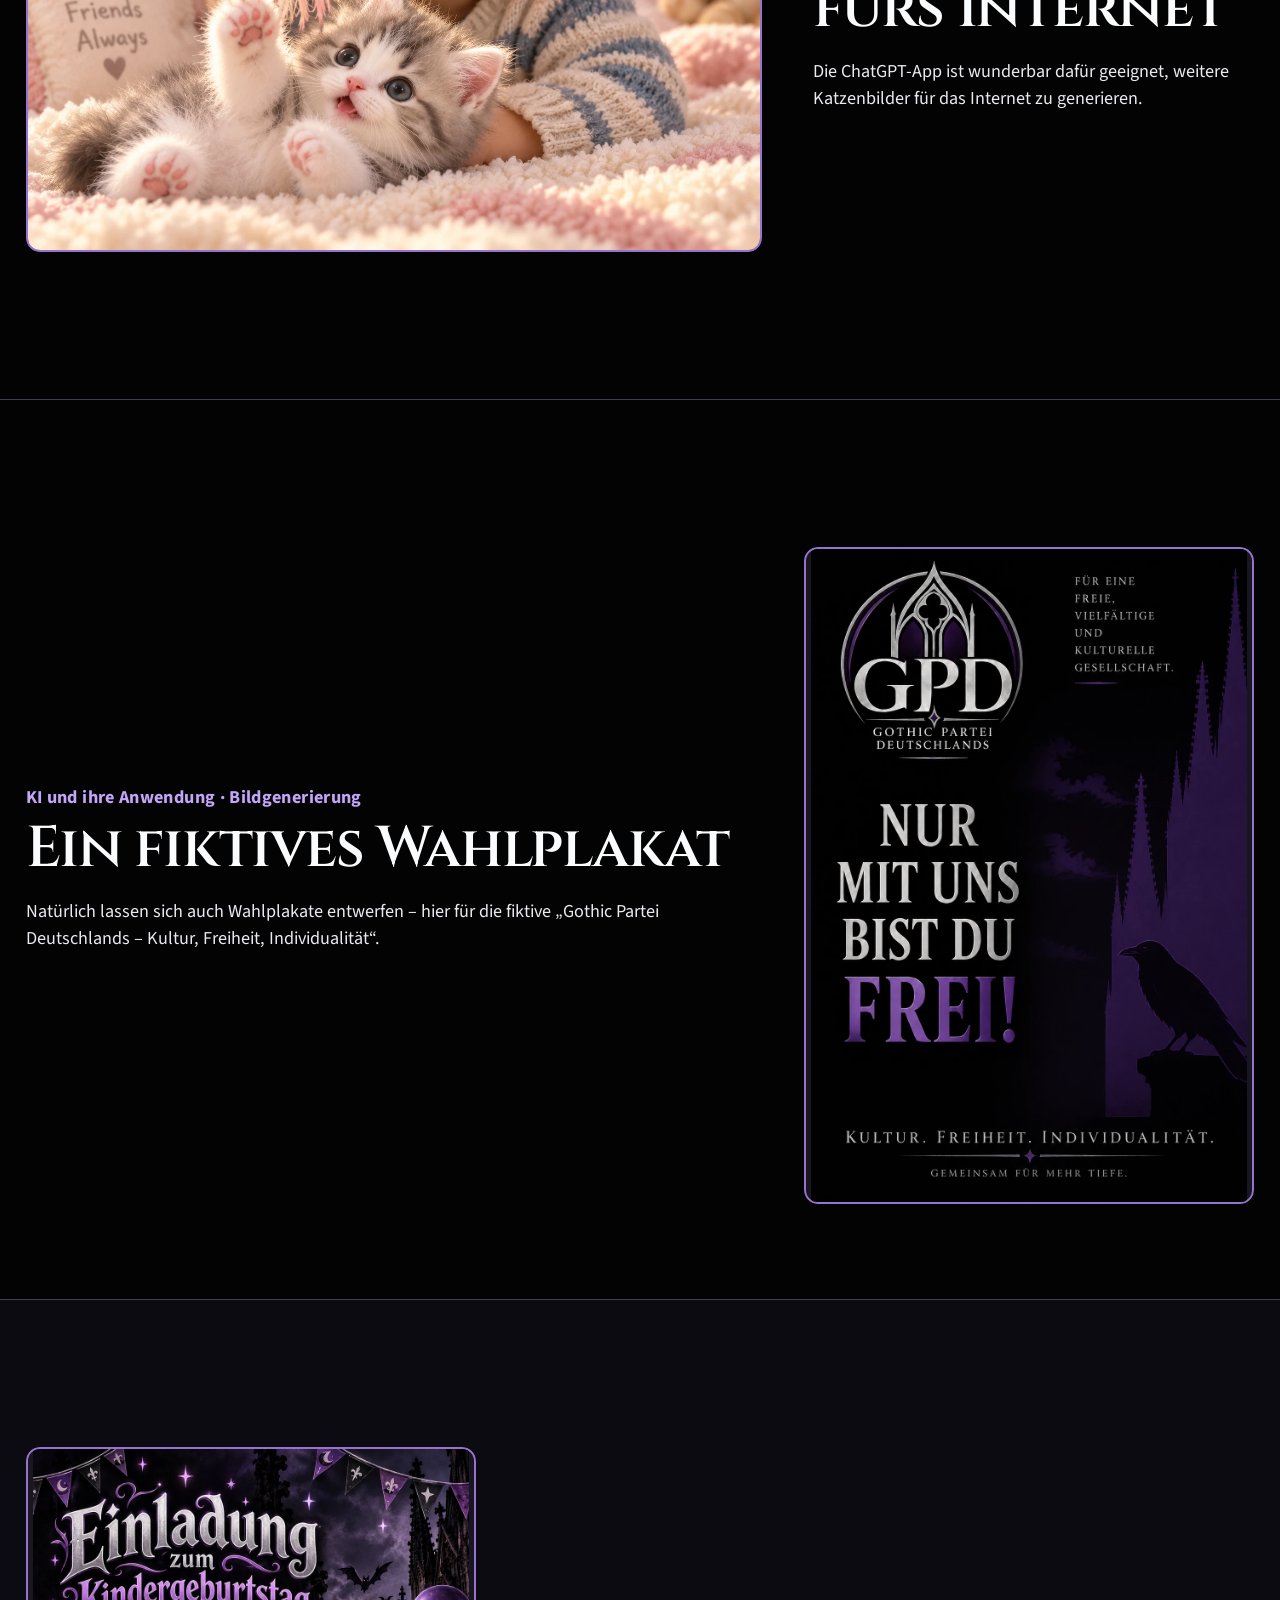
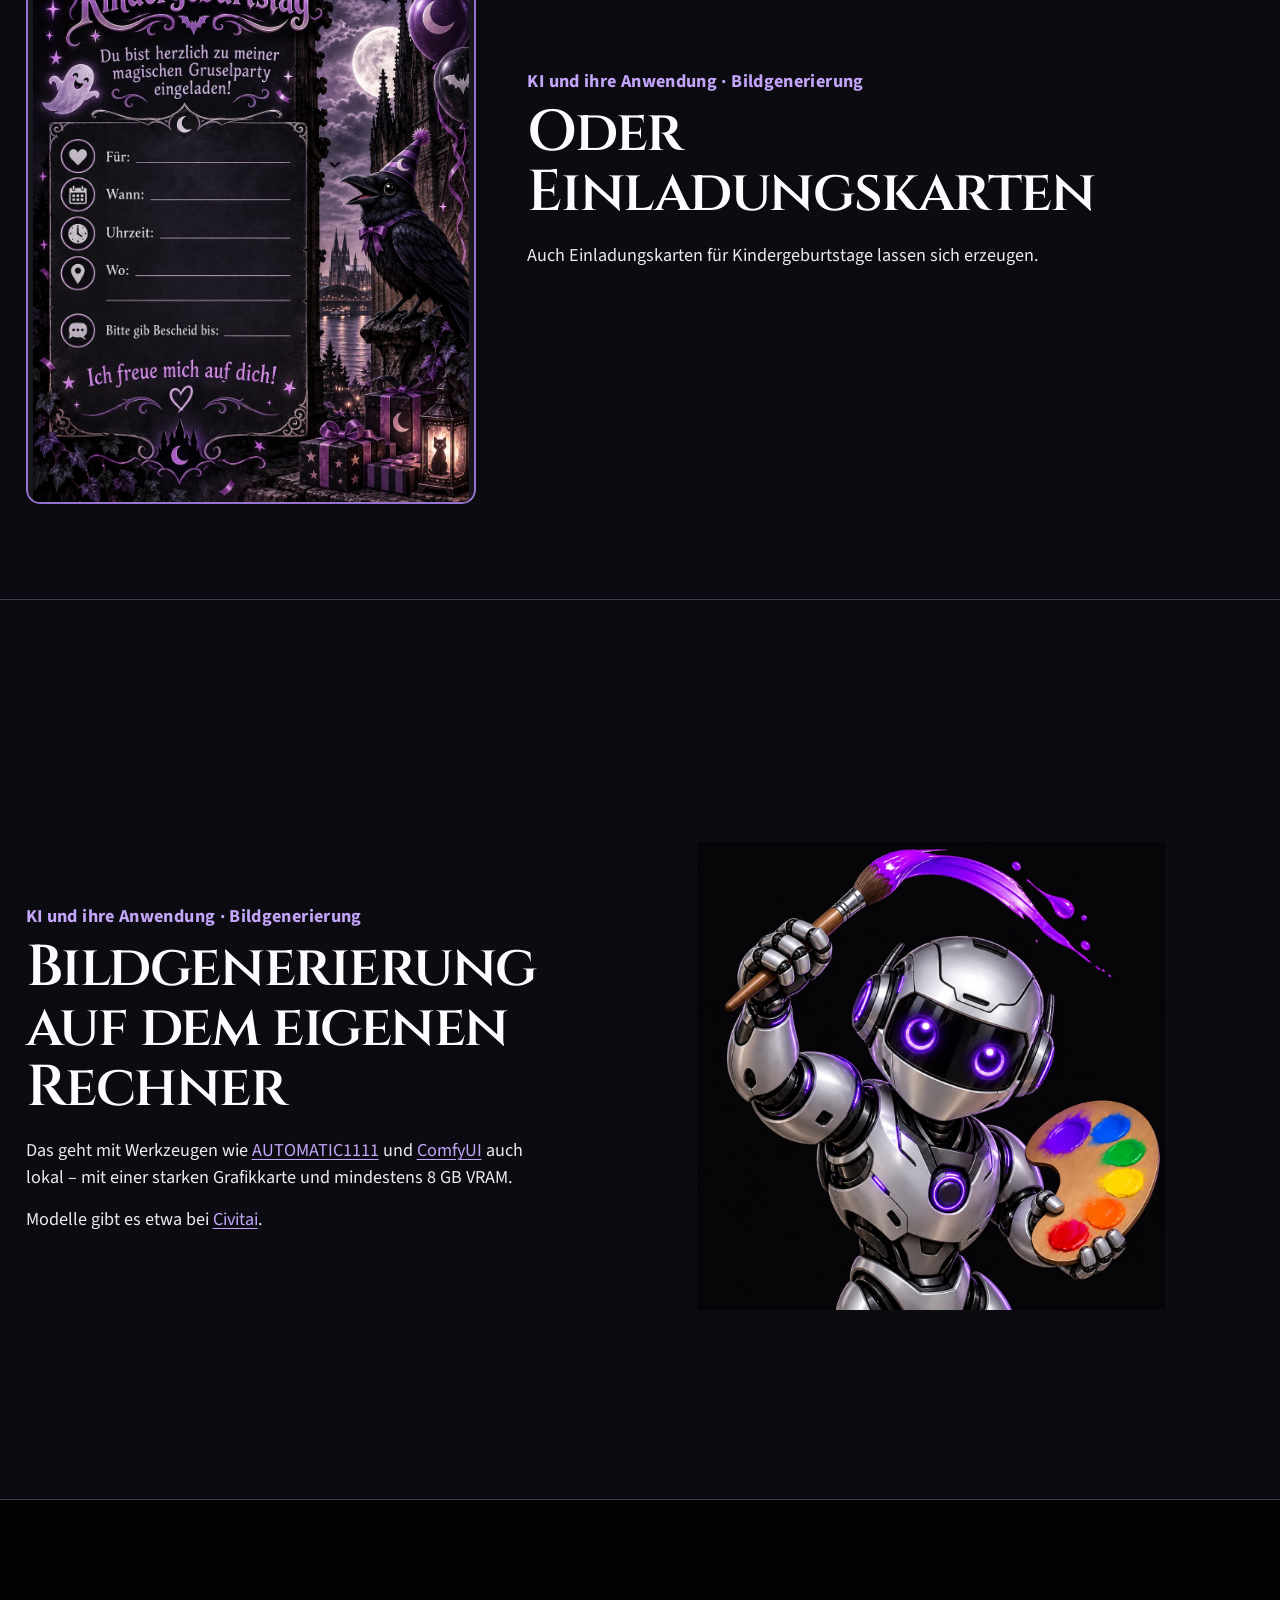
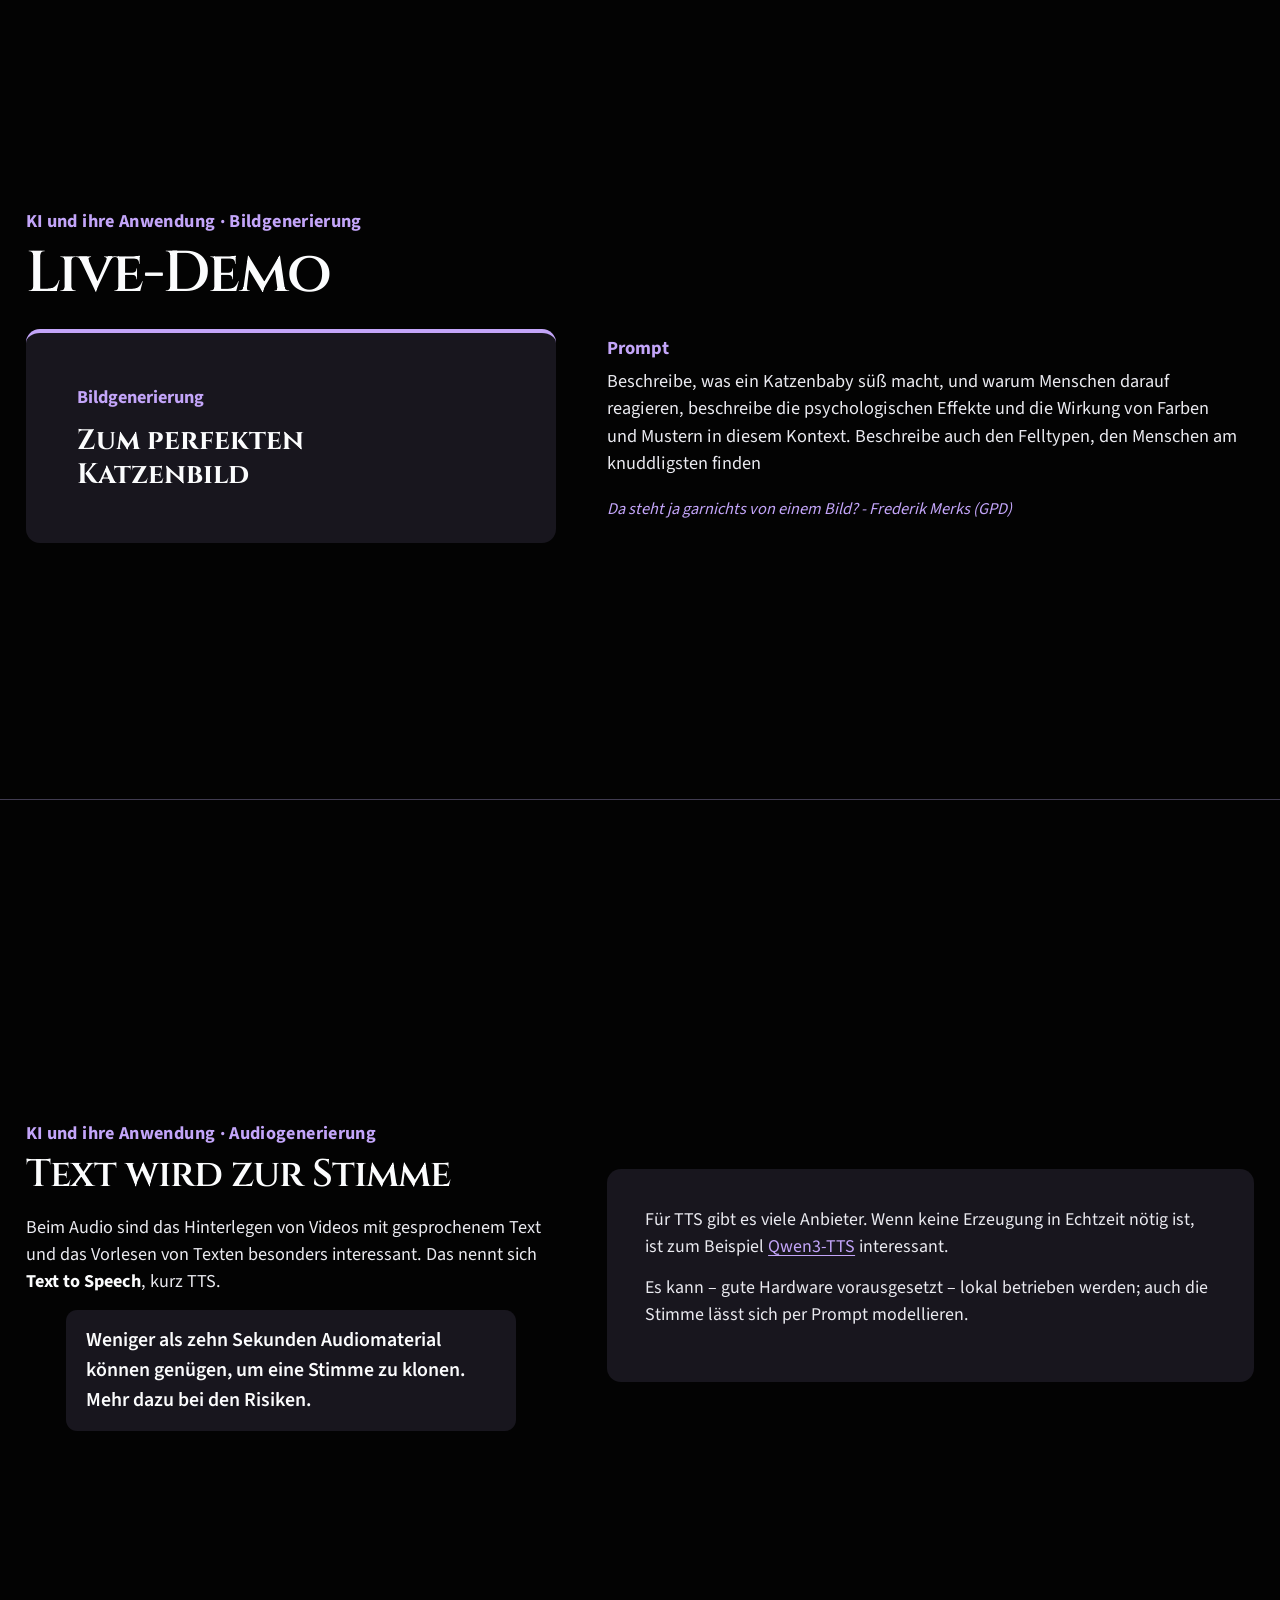
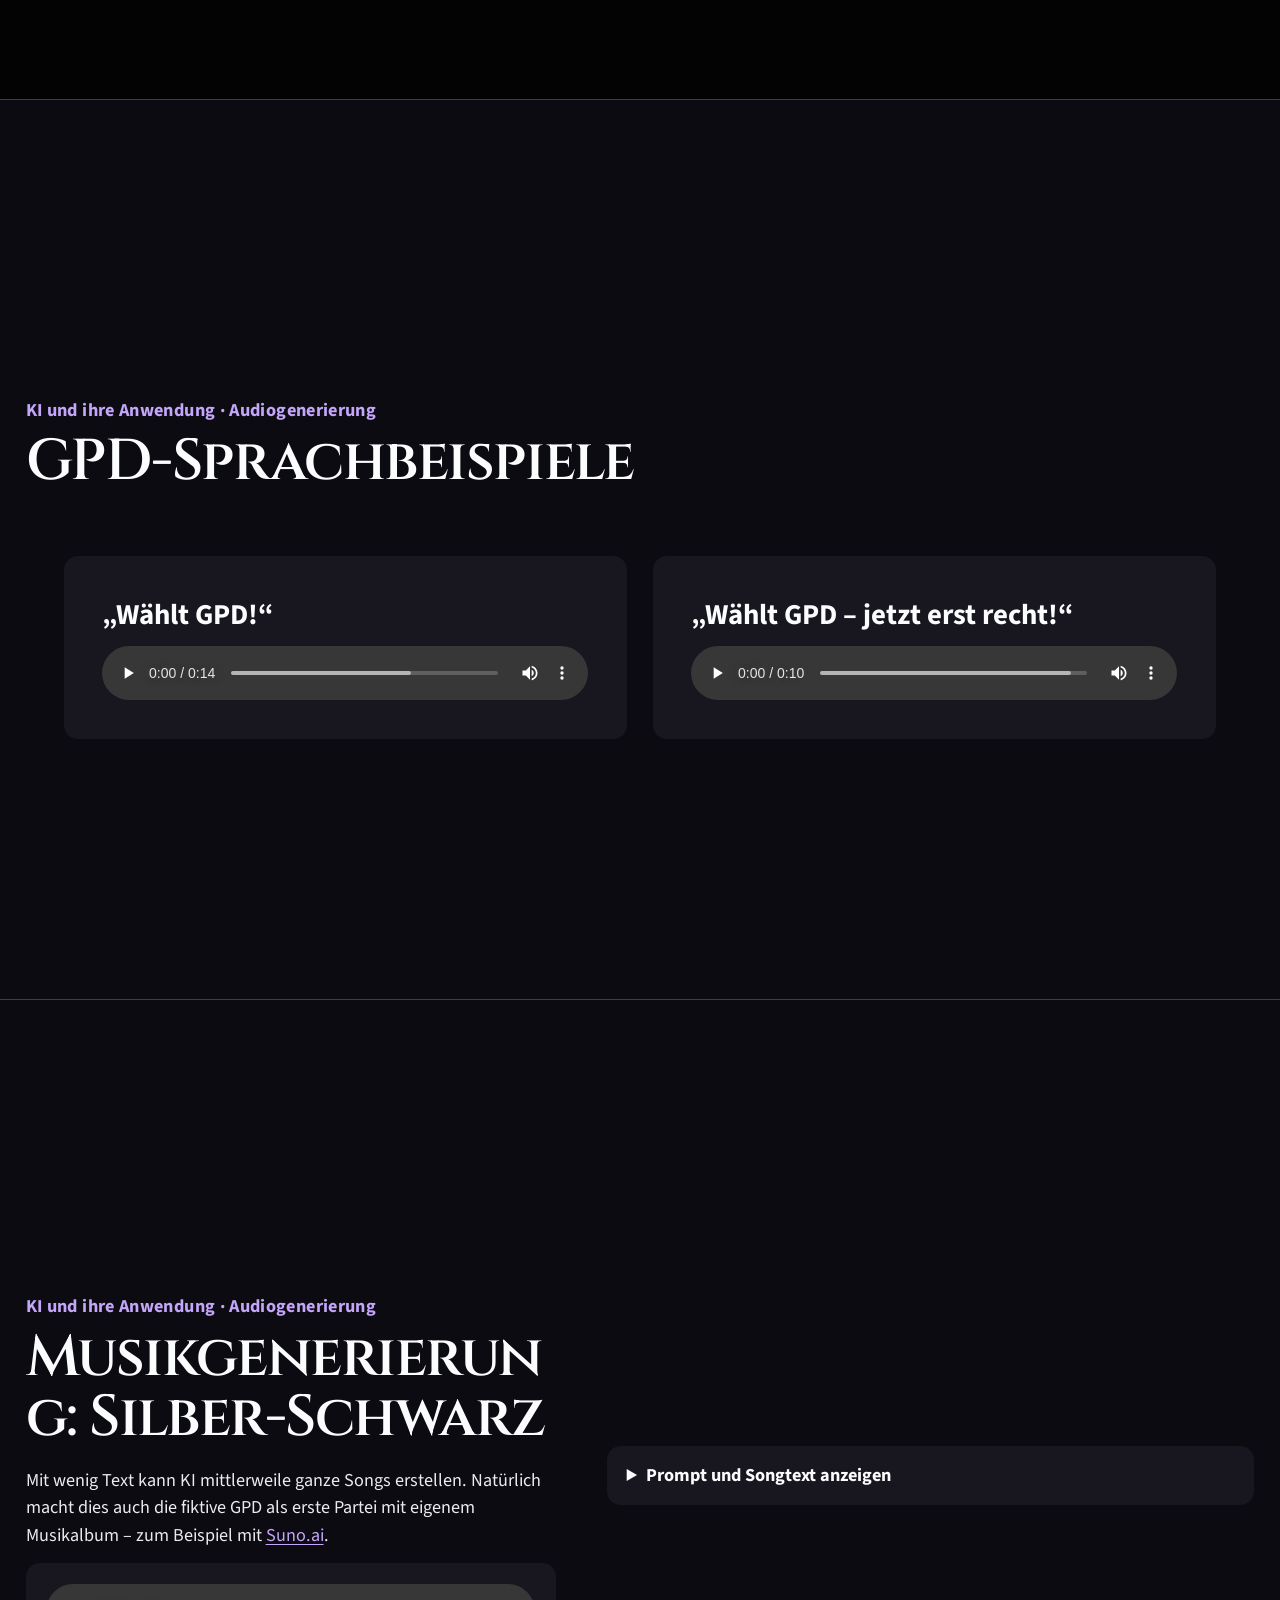
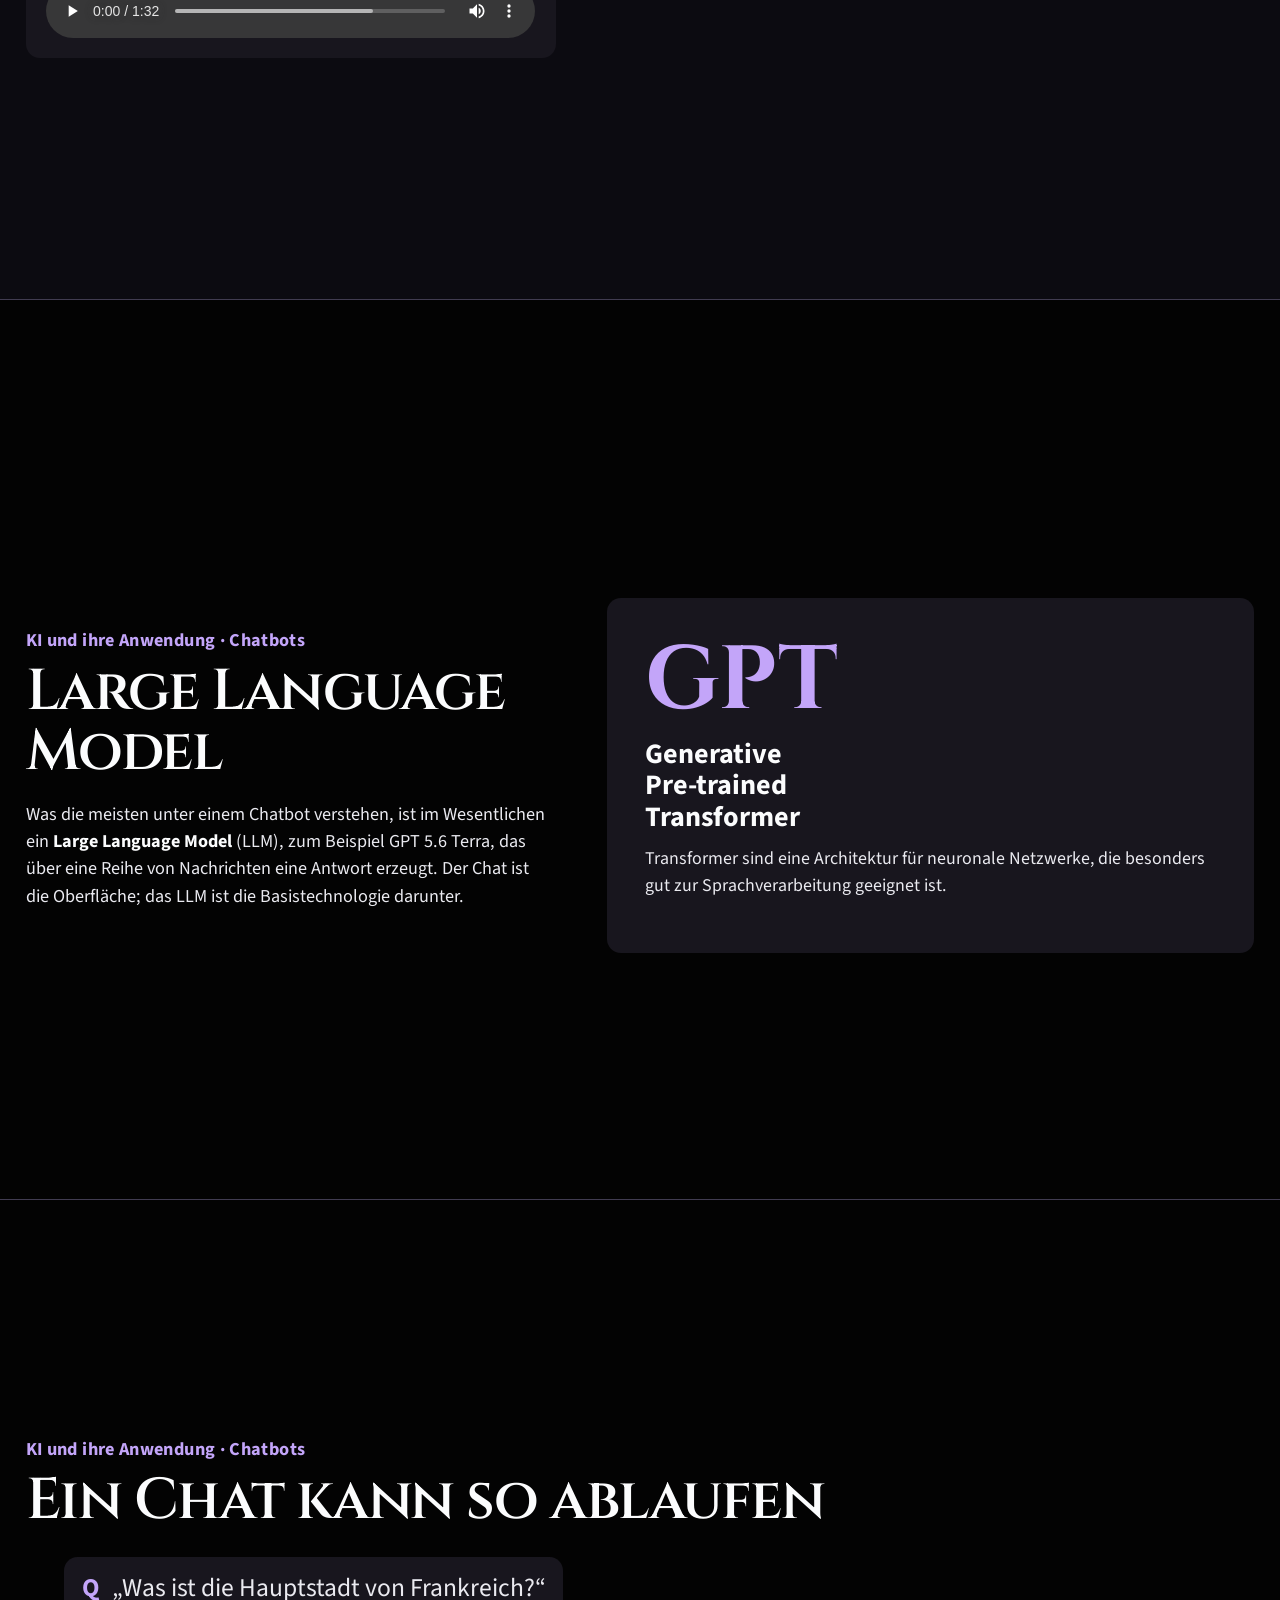
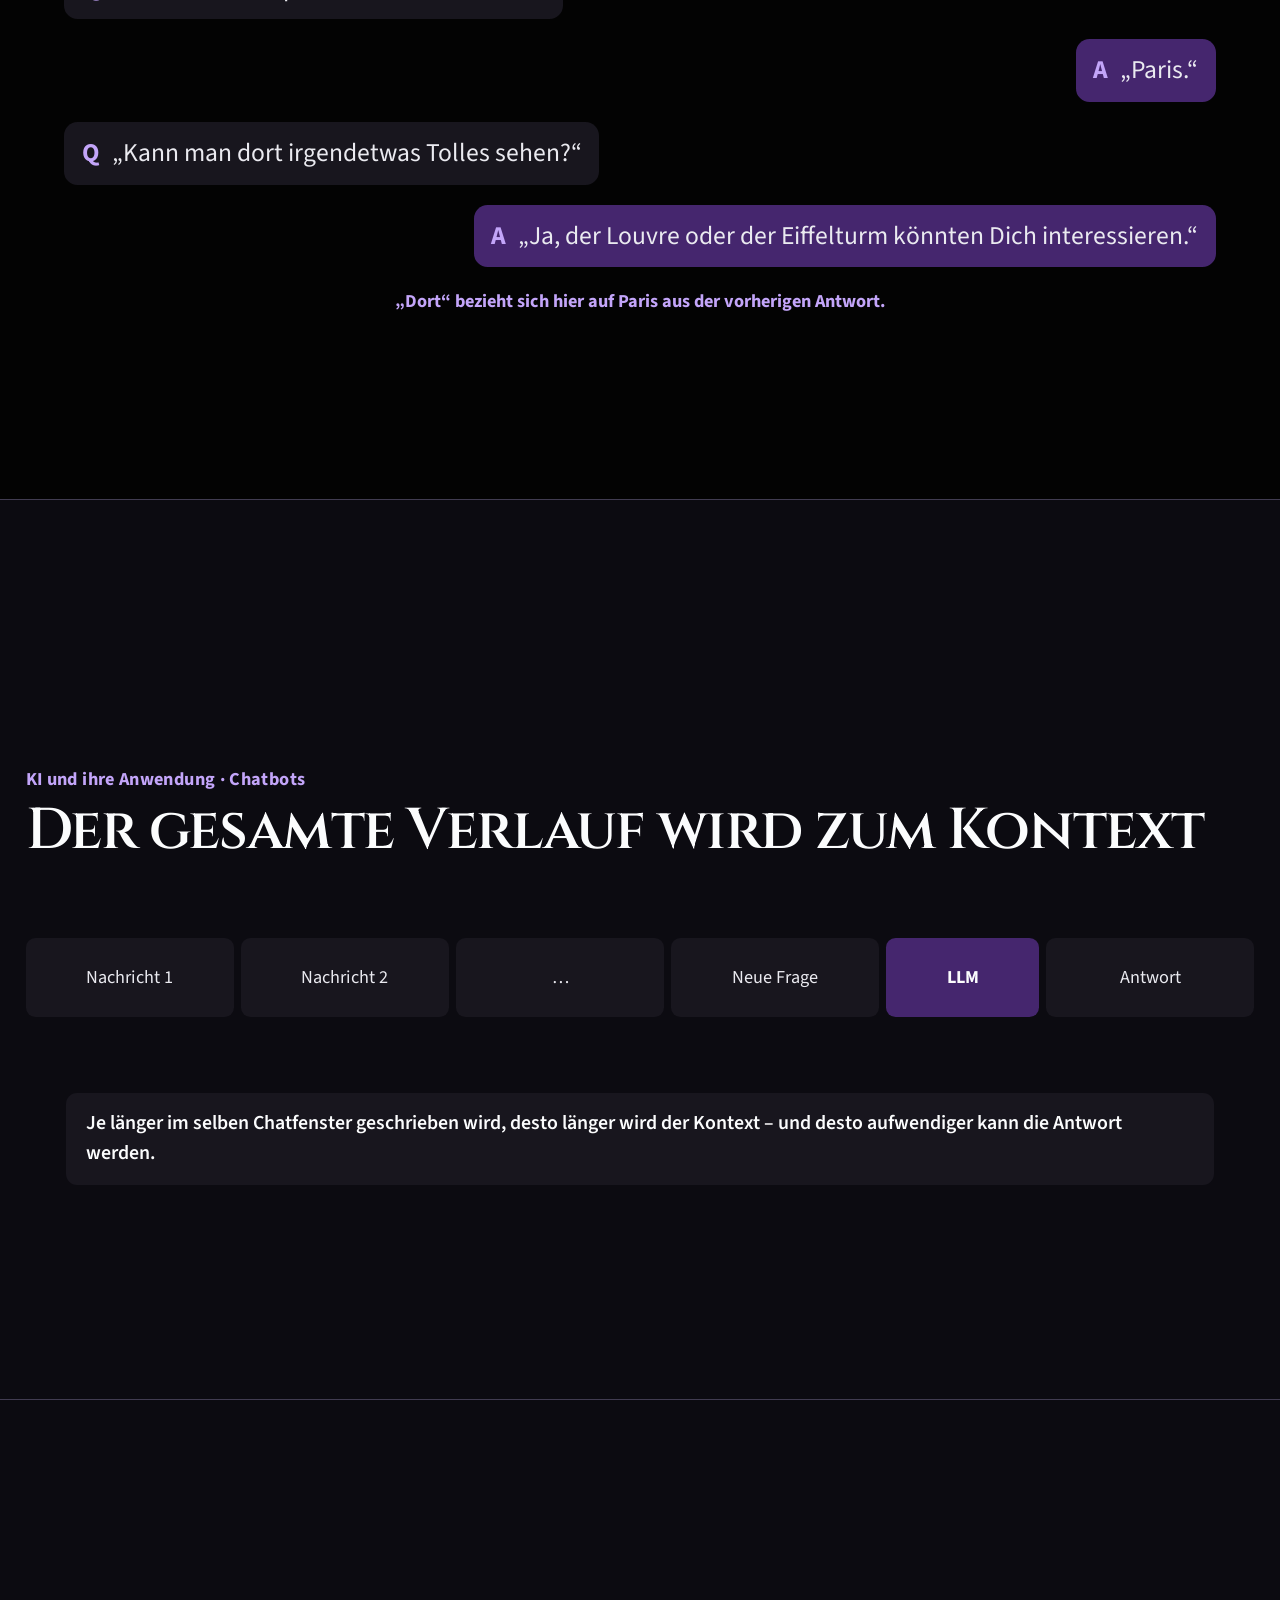
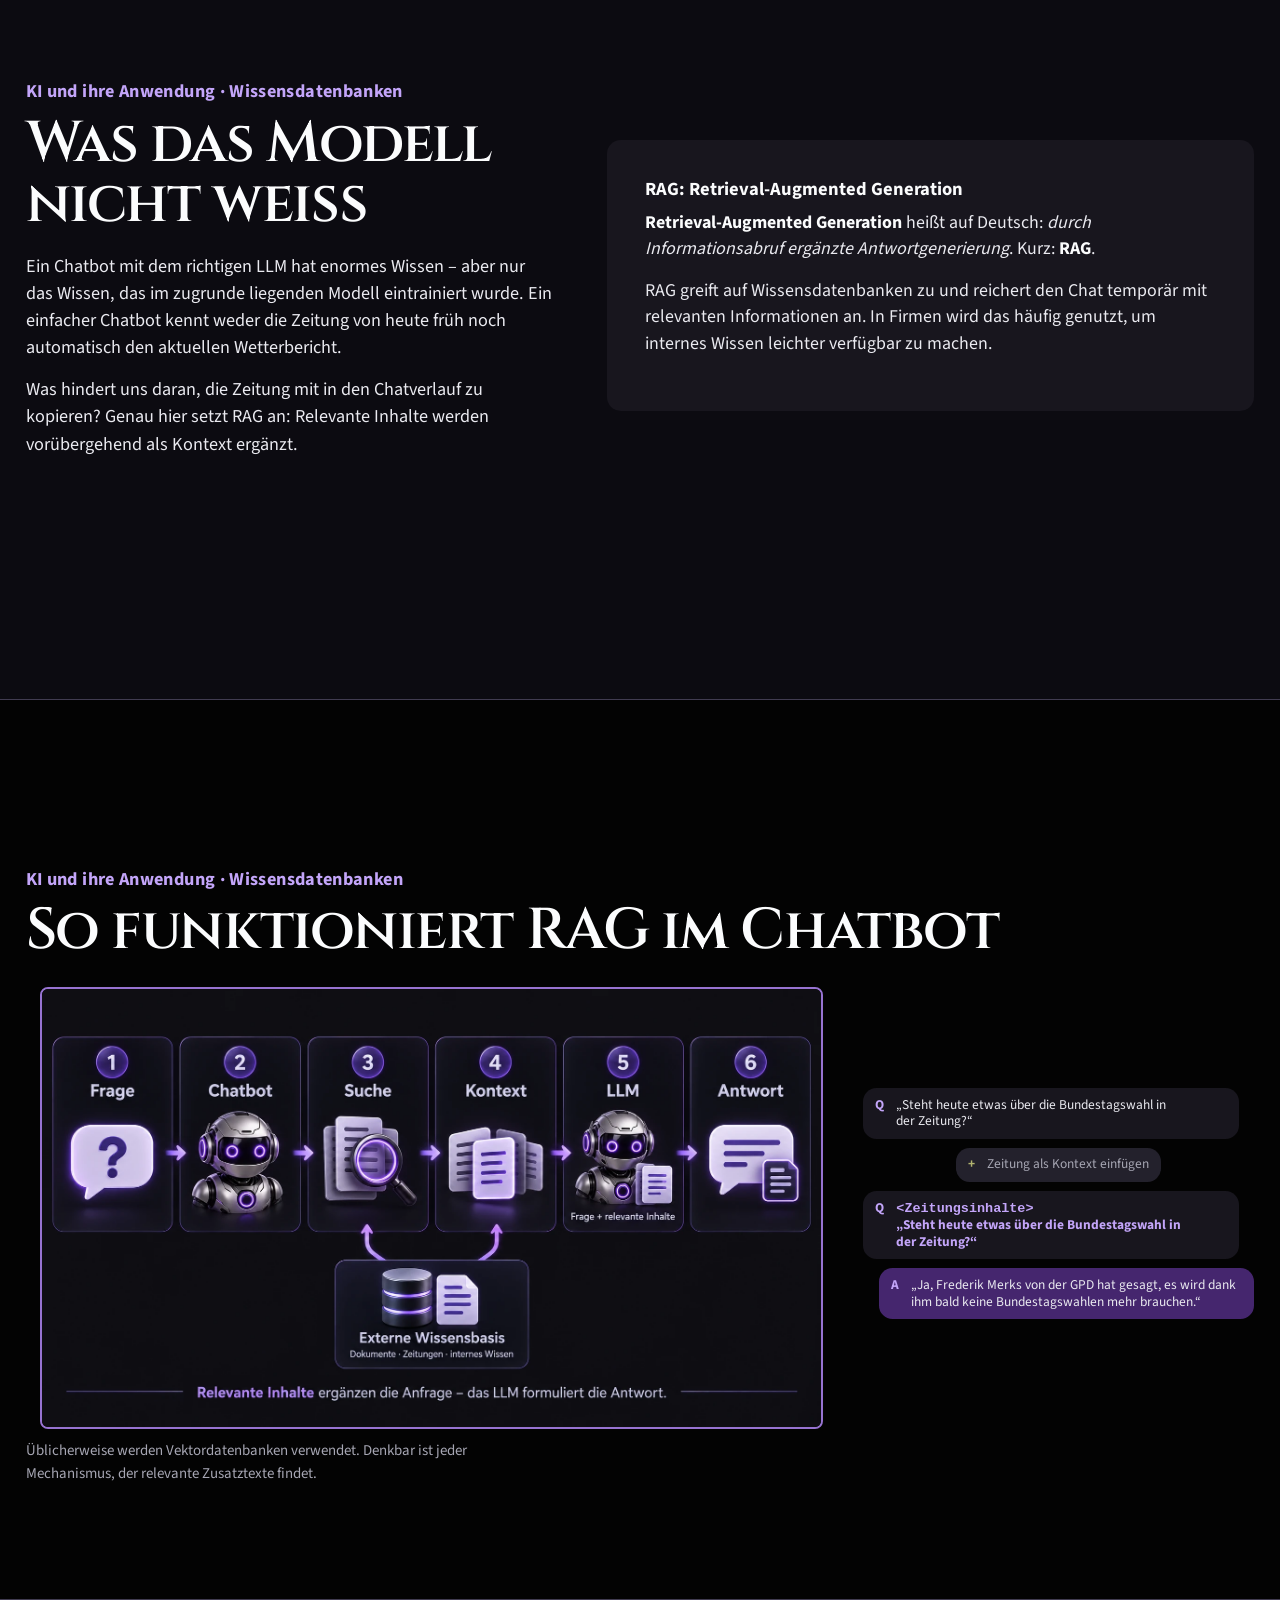
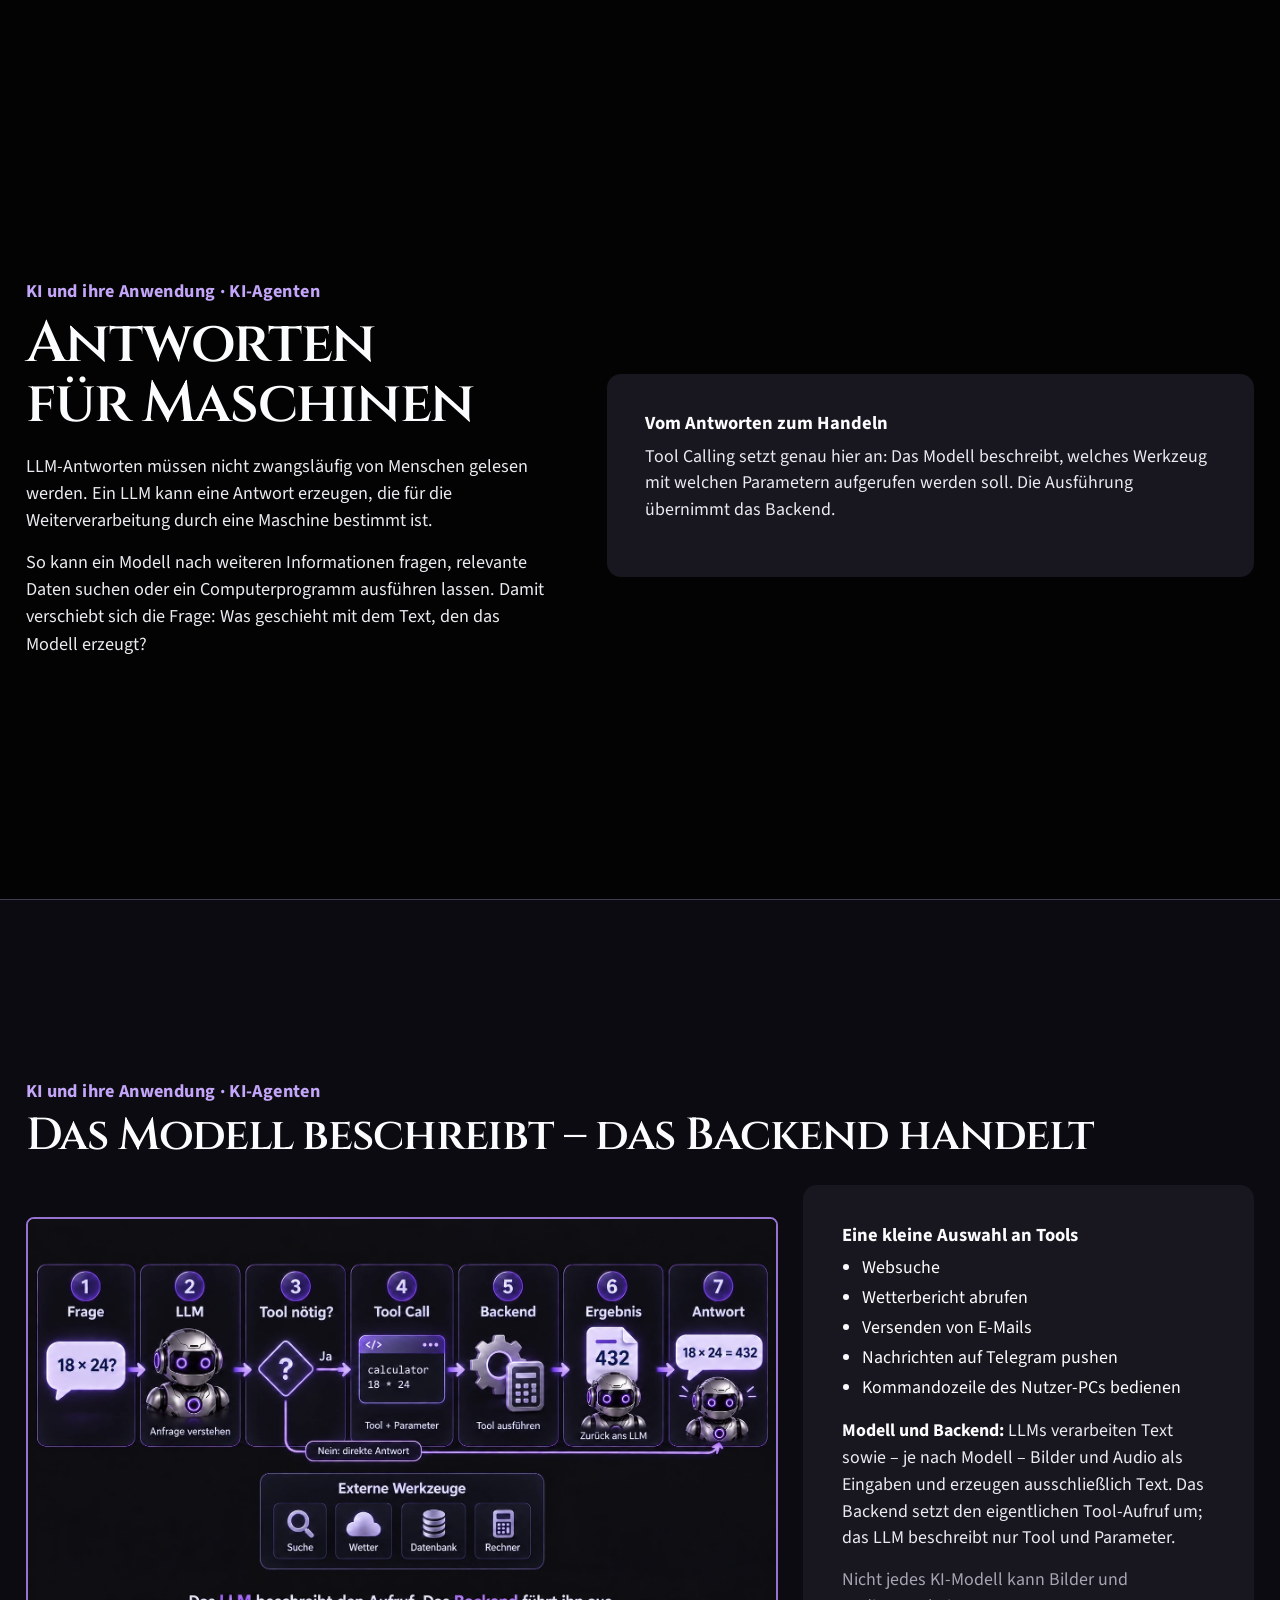
==== commit 22447819: "feat: add painter avatar to local image generation slide" ====
--- a/KI Impulse HTML/index.html
+++ b/KI Impulse HTML/index.html
@@ -89,6 +89,7 @@
     <section class="slide slide--discussion" id="lokale-bildwerkzeuge" data-title="Bildgenerierung: Lokale Werkzeuge" tabindex="-1">
       <div class="slide__content split">
         <div class="copy"><p class="section-mark">KI und ihre Anwendung · Bildgenerierung</p><h2>Bildgenerierung auf dem eigenen Rechner</h2><p>Das geht mit Werkzeugen wie <a href="https://github.com/automatic1111/stable-diffusion-webui" target="_blank" rel="noreferrer">AUTOMATIC1111</a> und <a href="https://github.com/comfy-org/comfyui" target="_blank" rel="noreferrer">ComfyUI</a> auch lokal – mit einer starken Grafikkarte und mindestens 8 GB VRAM.</p><p>Modelle gibt es etwa bei <a href="https://civitai.com/models" target="_blank" rel="noreferrer">Civitai</a>.</p></div>
+        <figure class="media-frame robot-visual"><img src="assets/images/roboter-maler.webp" alt="Der silberne Avatar-Roboter hält eine Malerpalette mit bunten Farben und schwingt einen Pinsel mit violettem Farbstrich." width="1254" height="1254" loading="eager" decoding="sync"></figure>
       </div>
     </section>
 
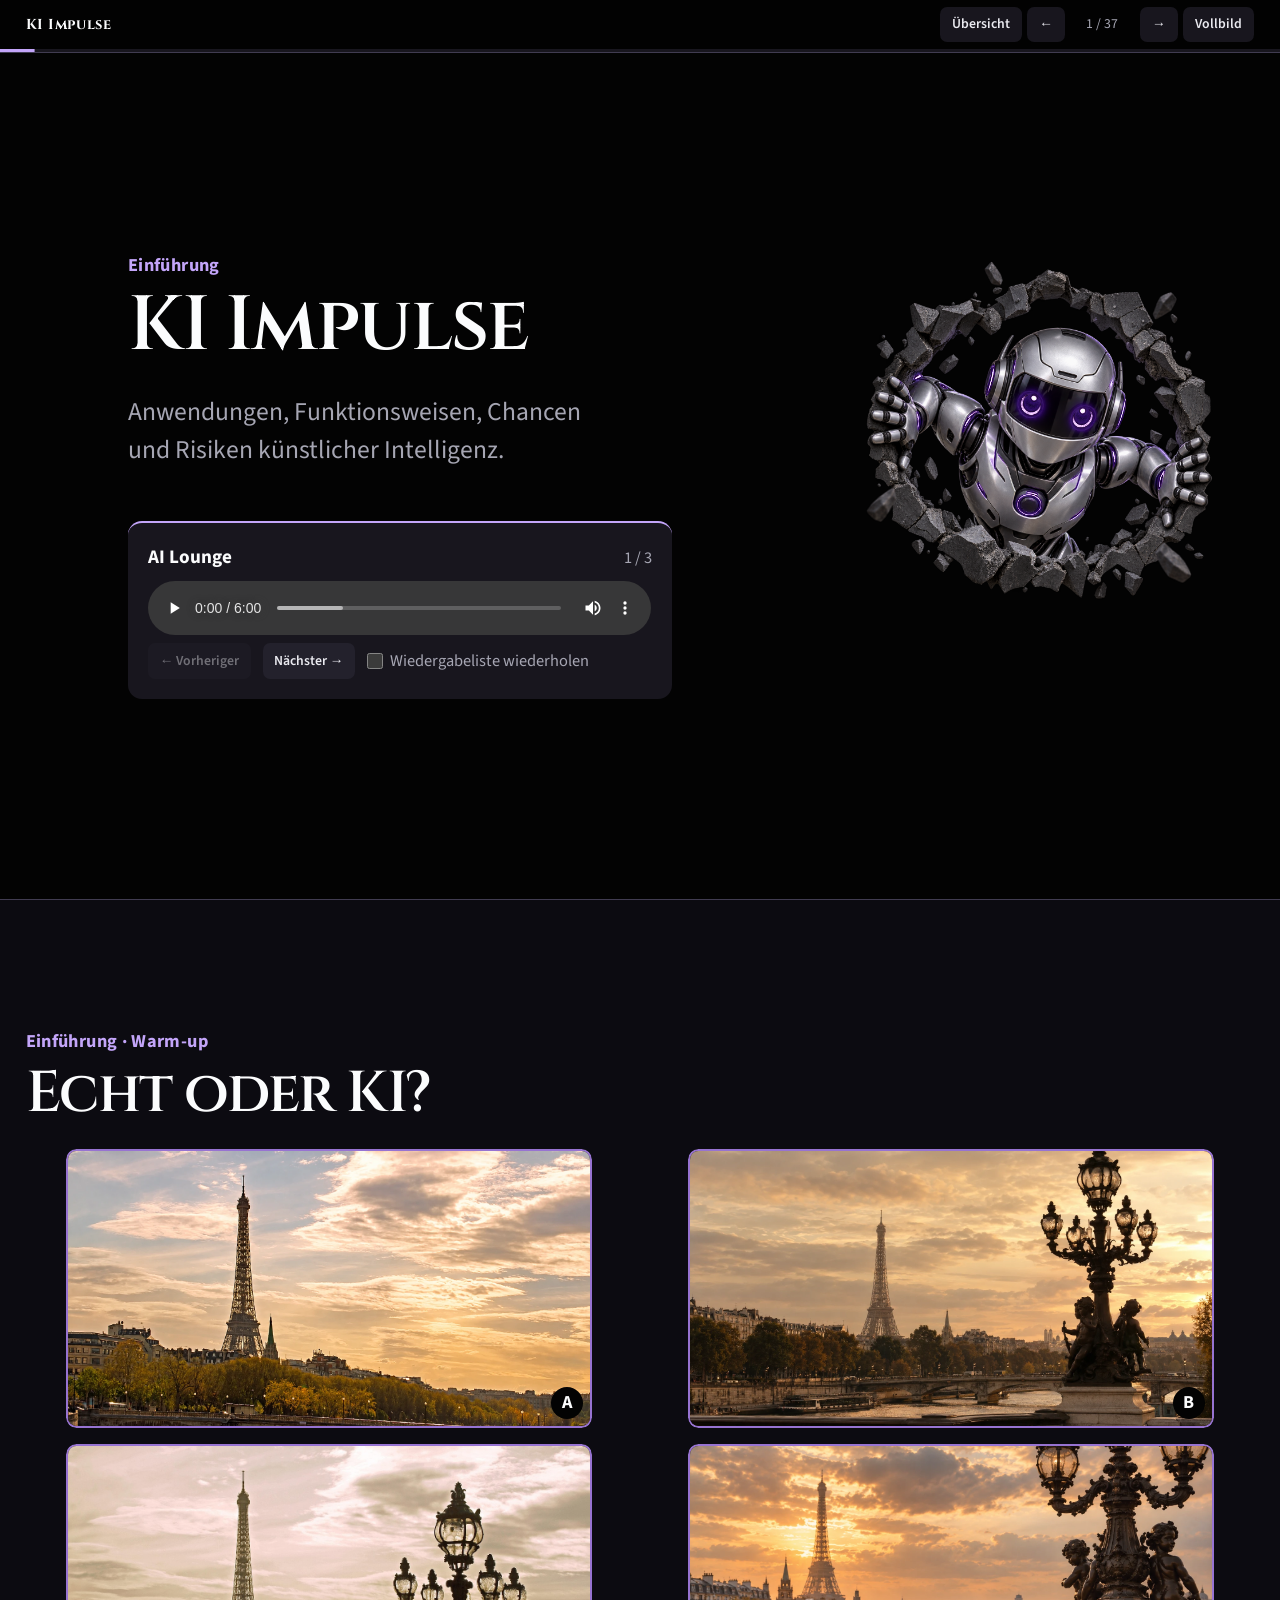
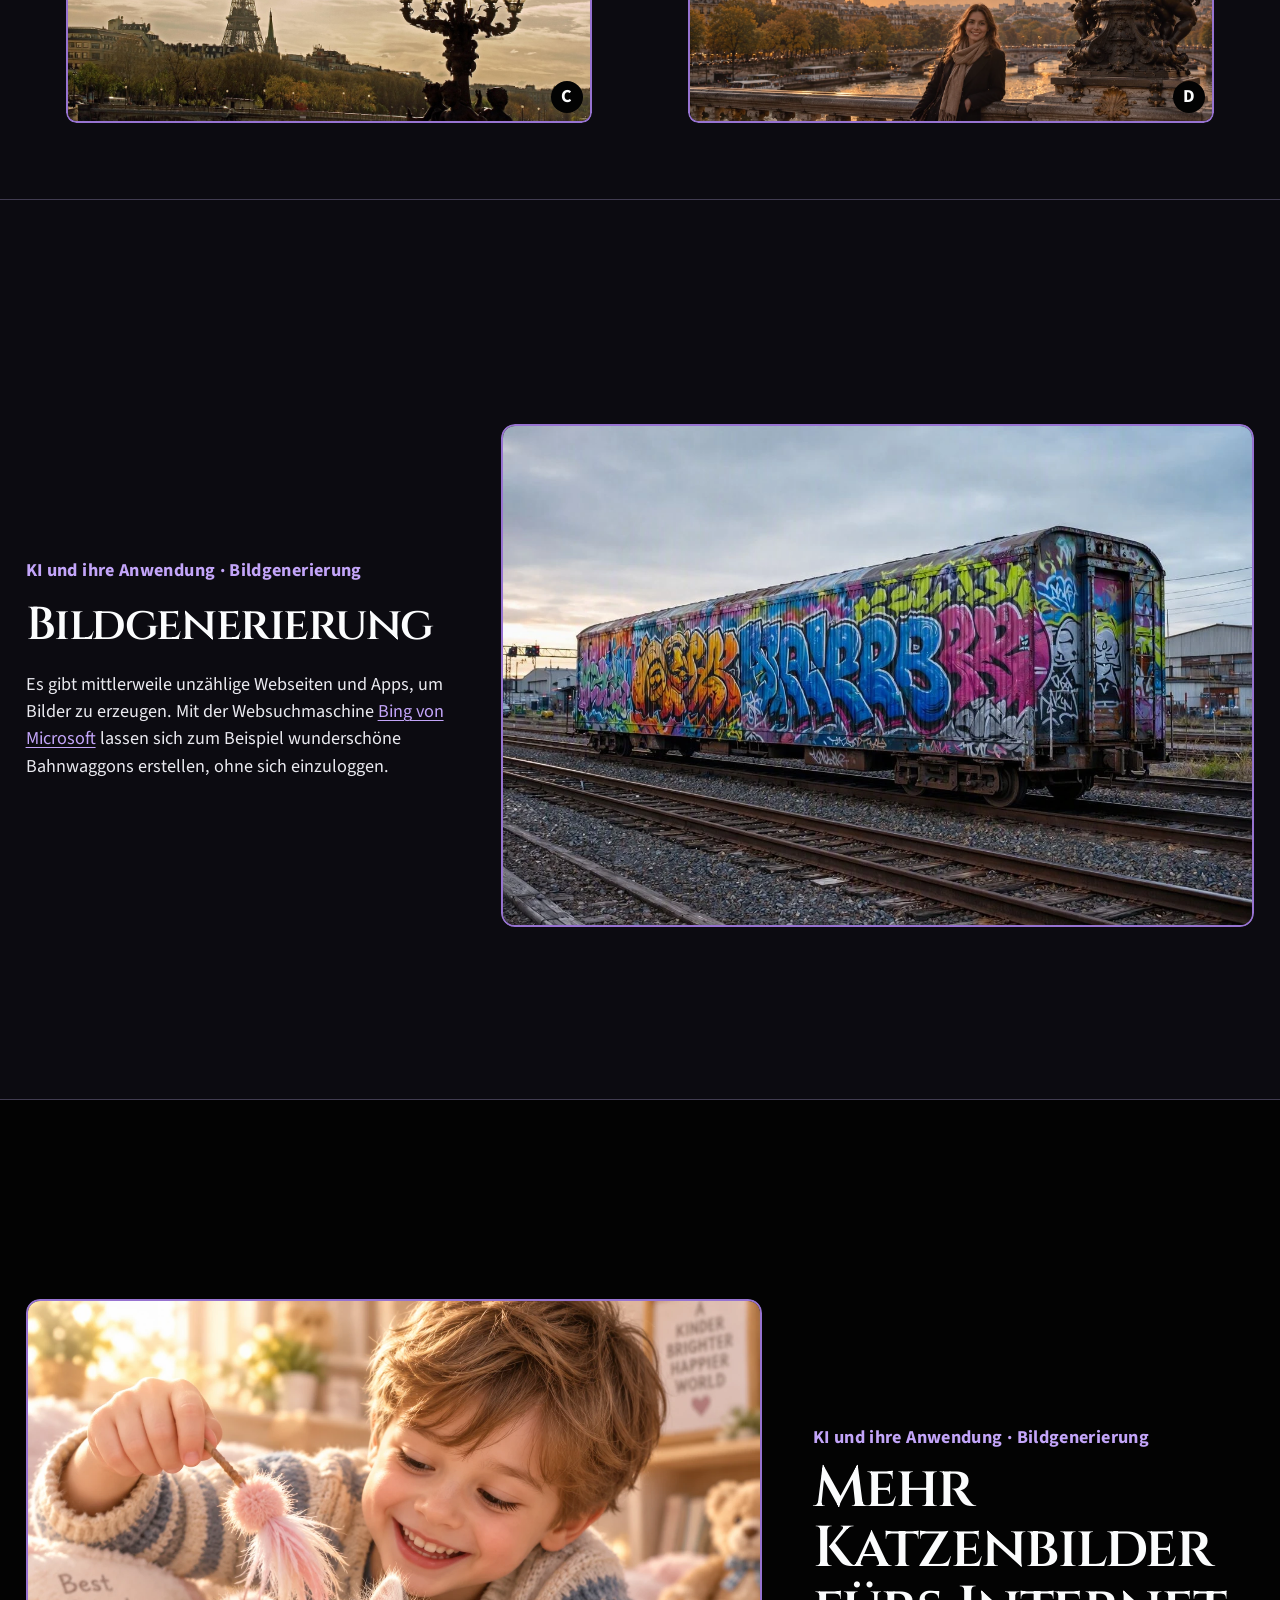
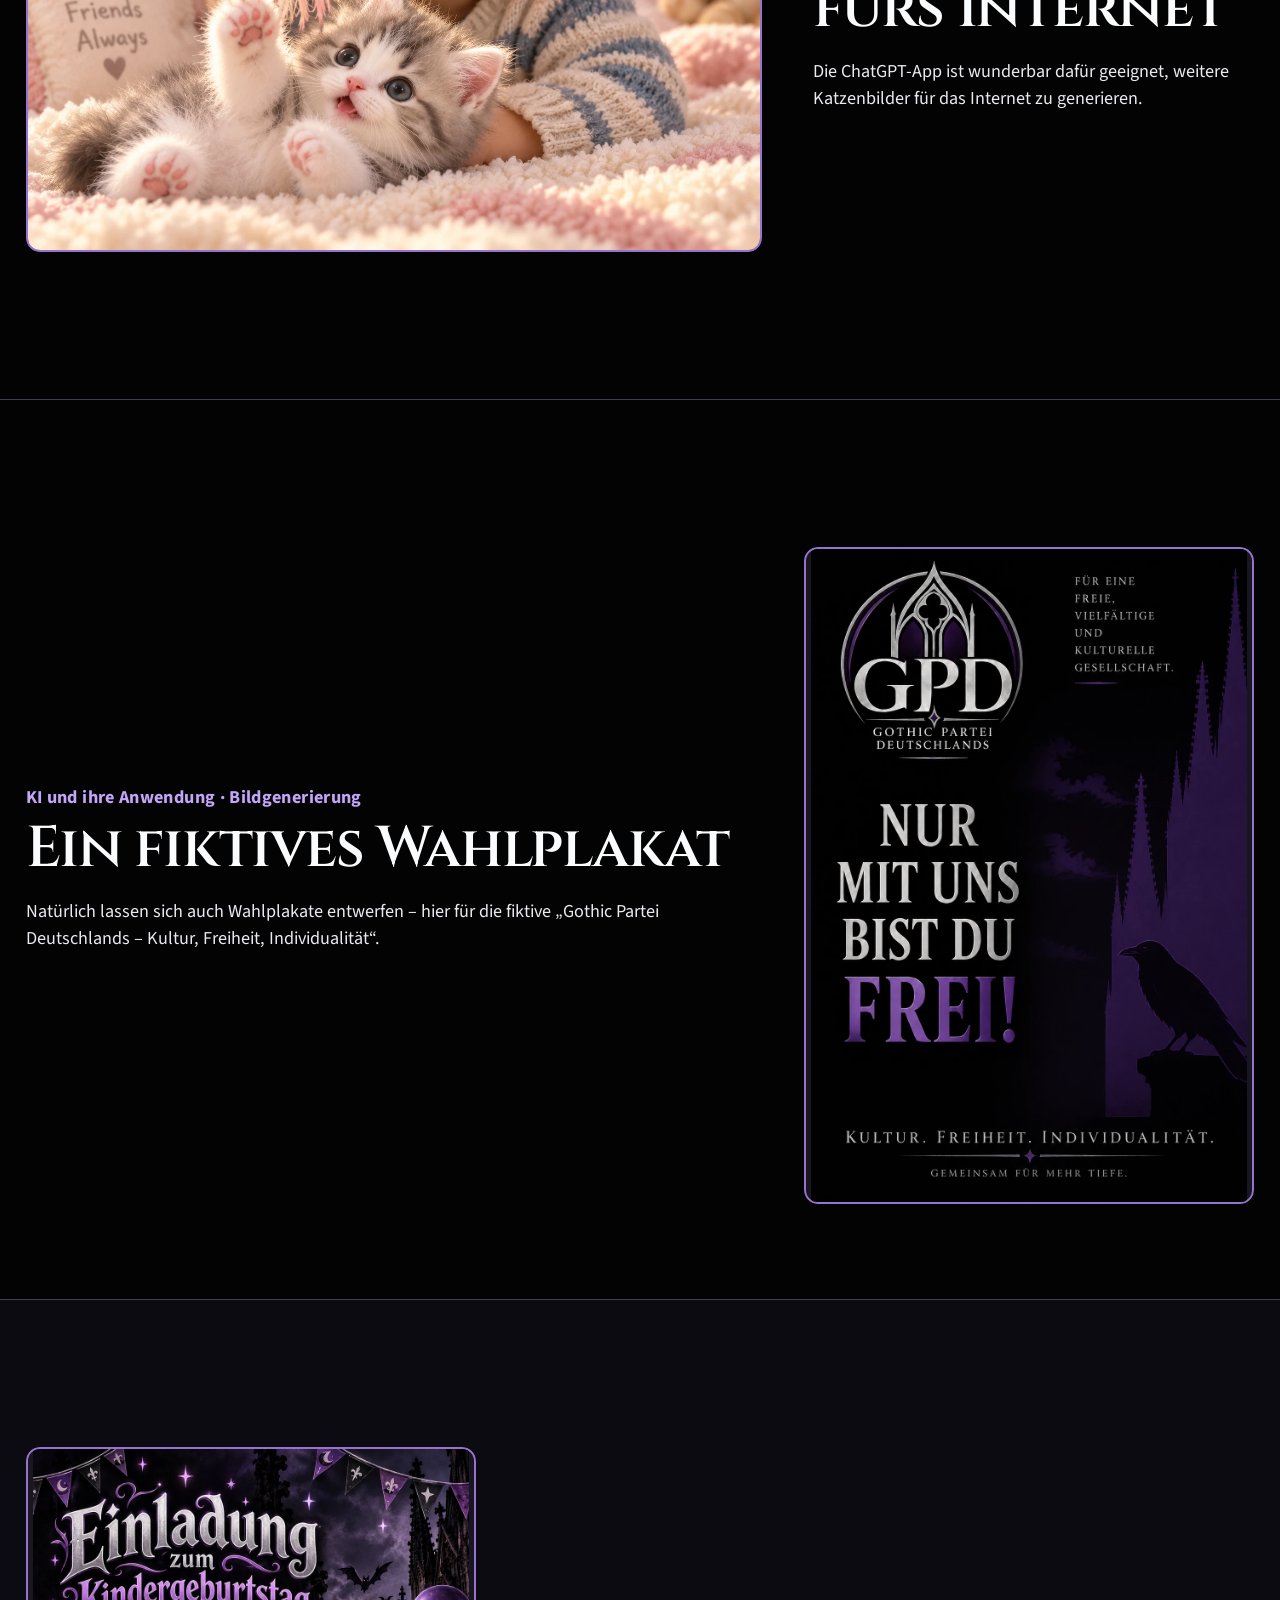
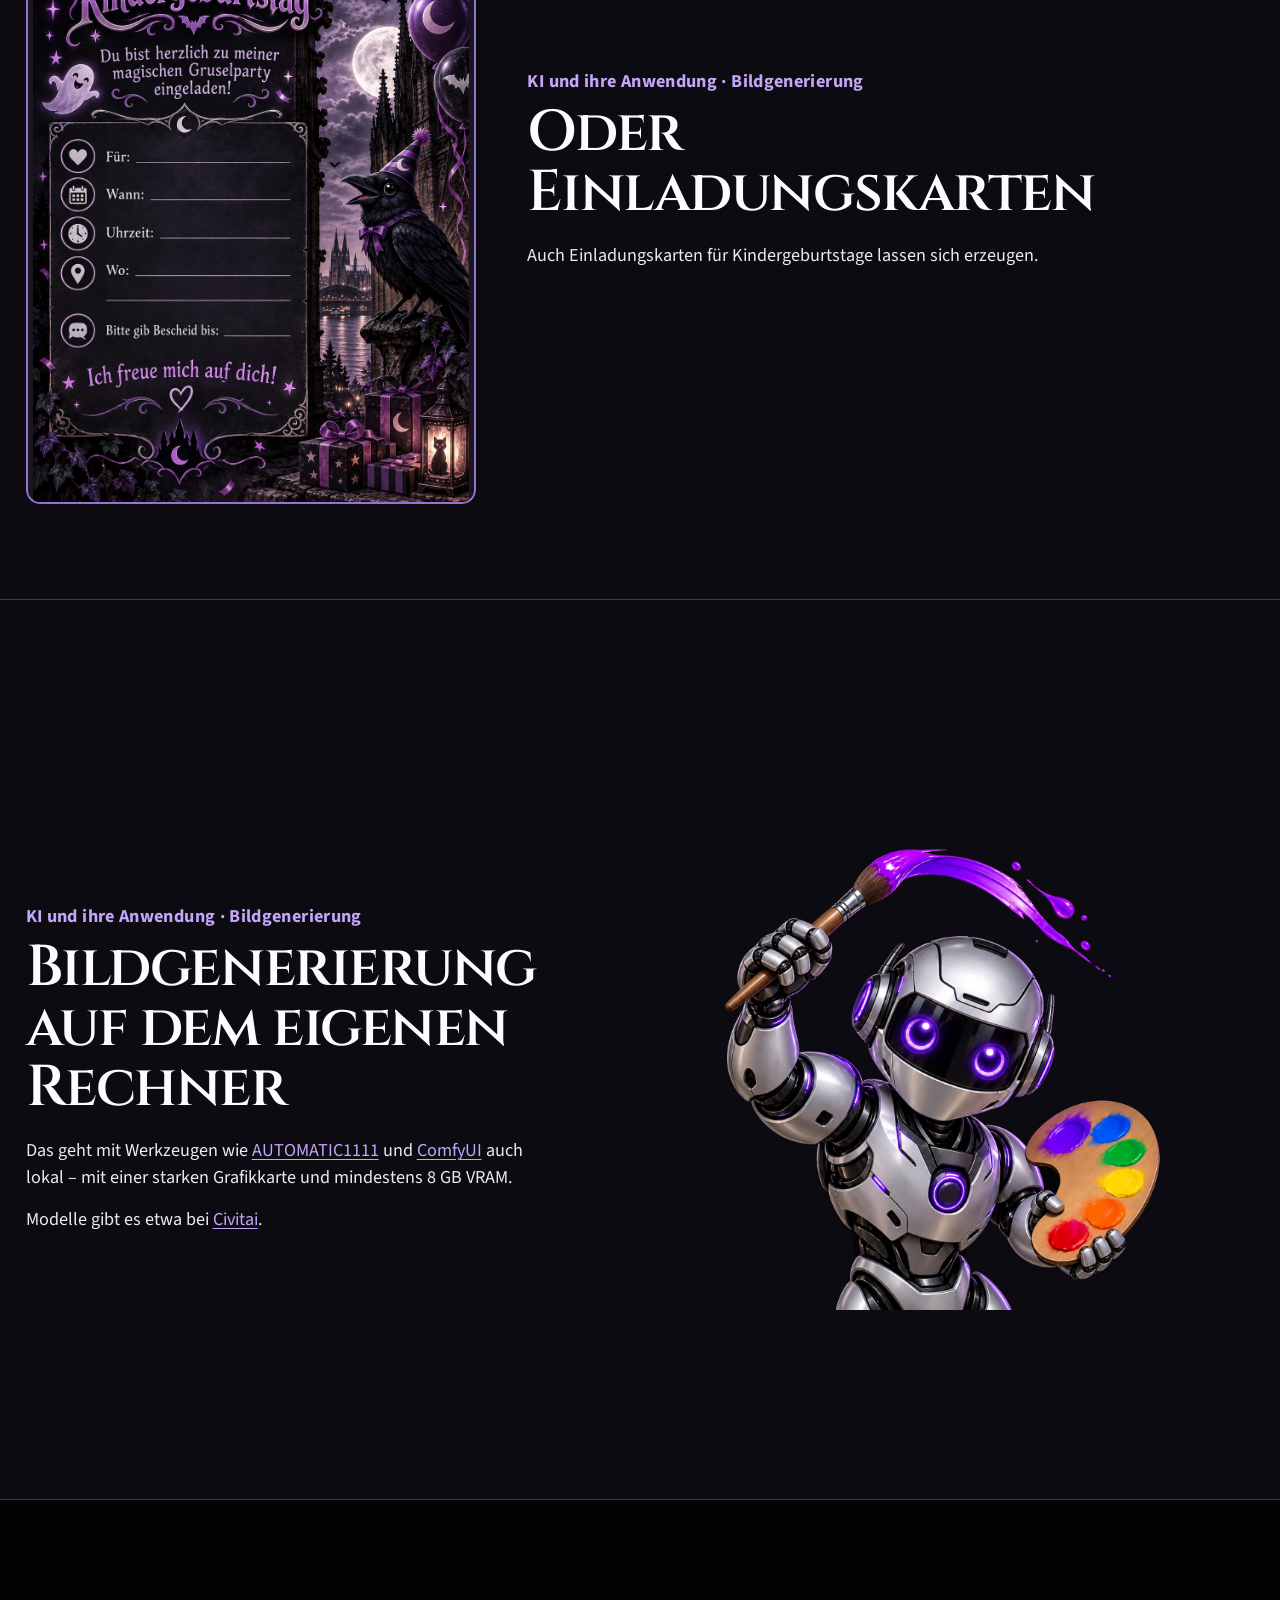
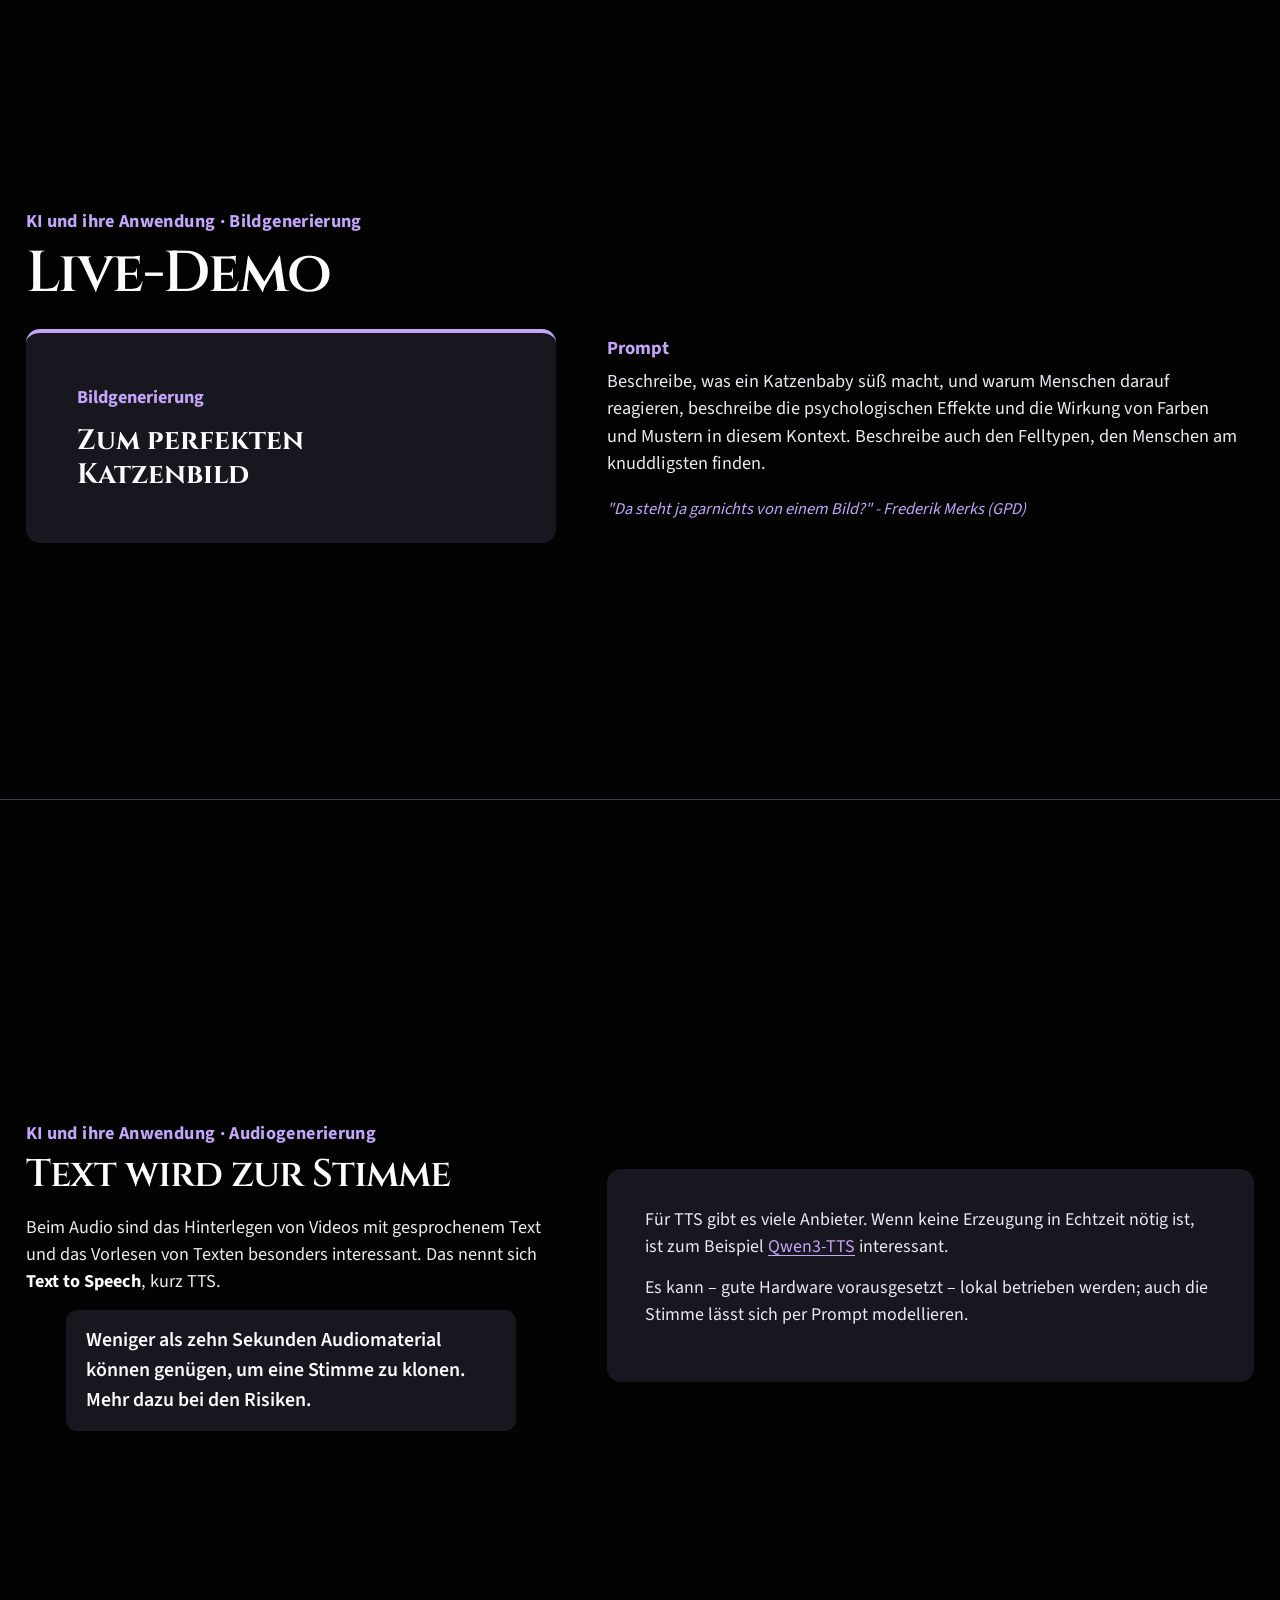
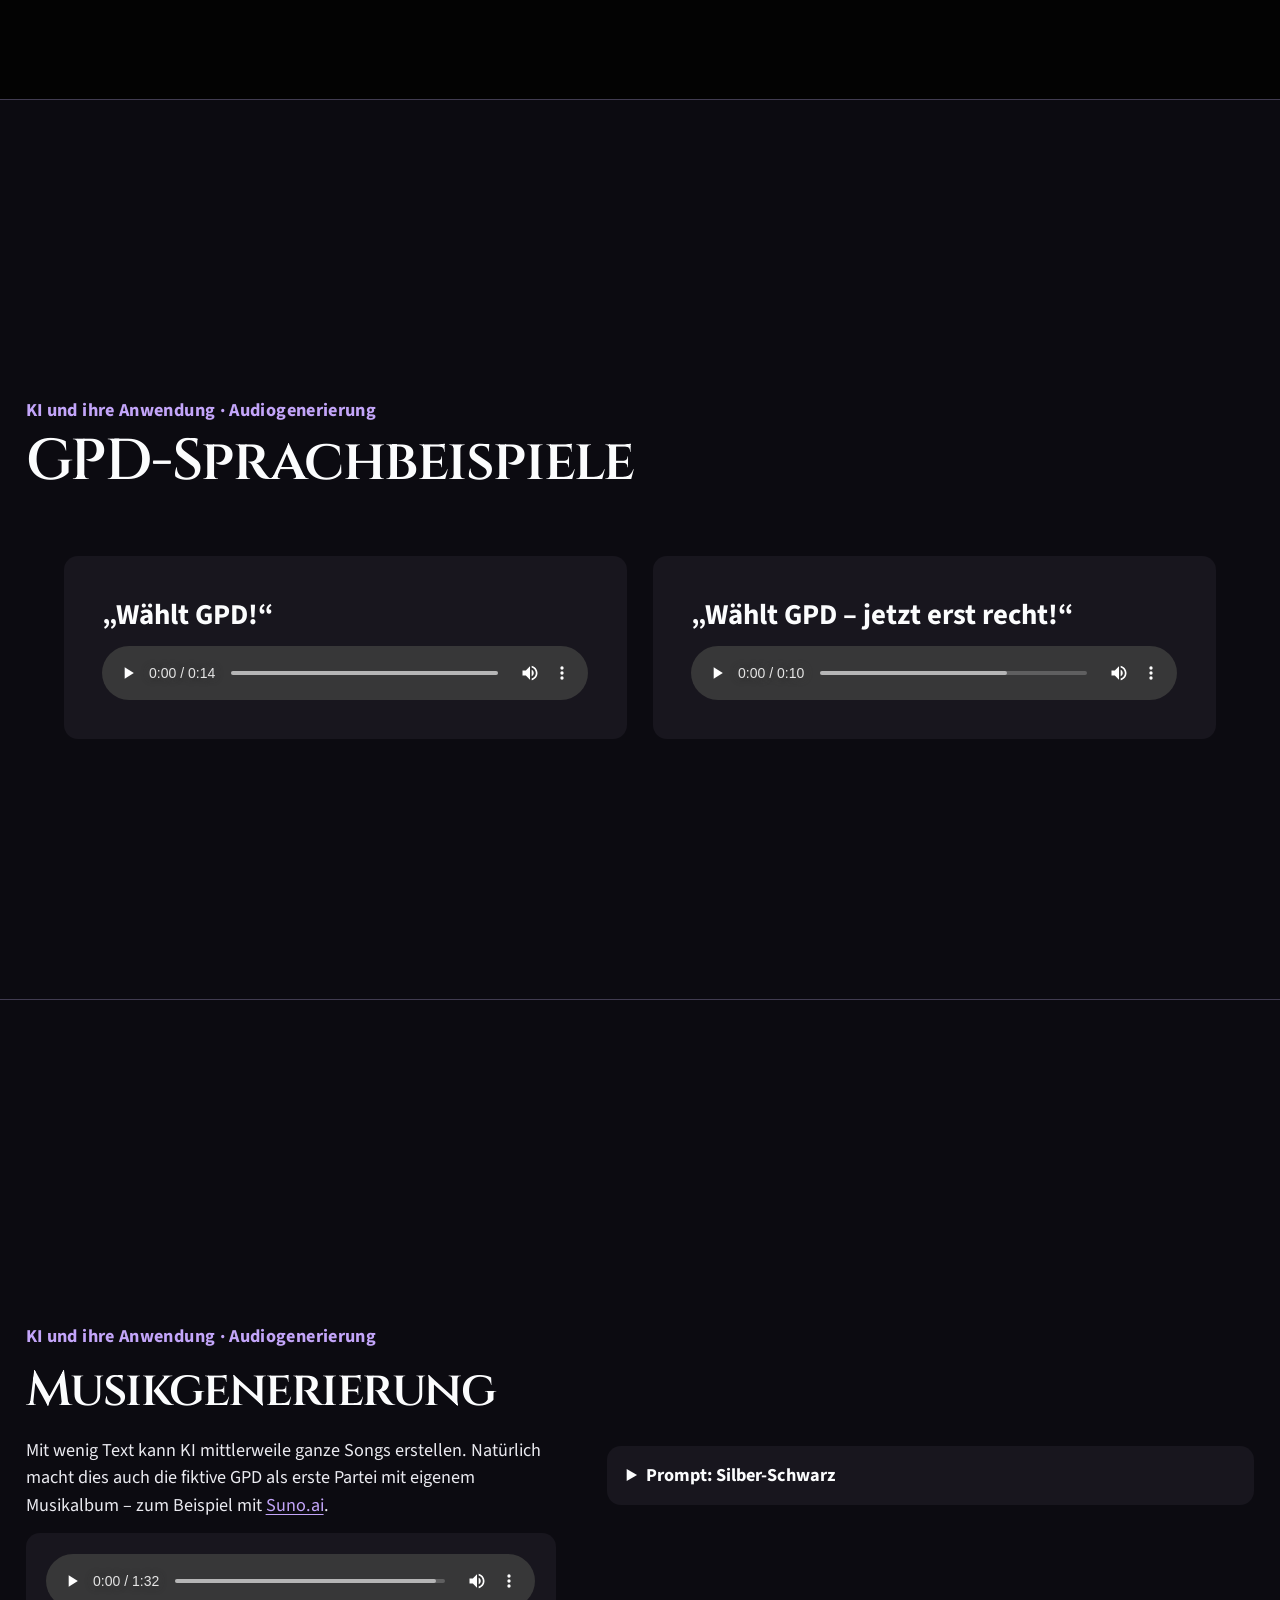
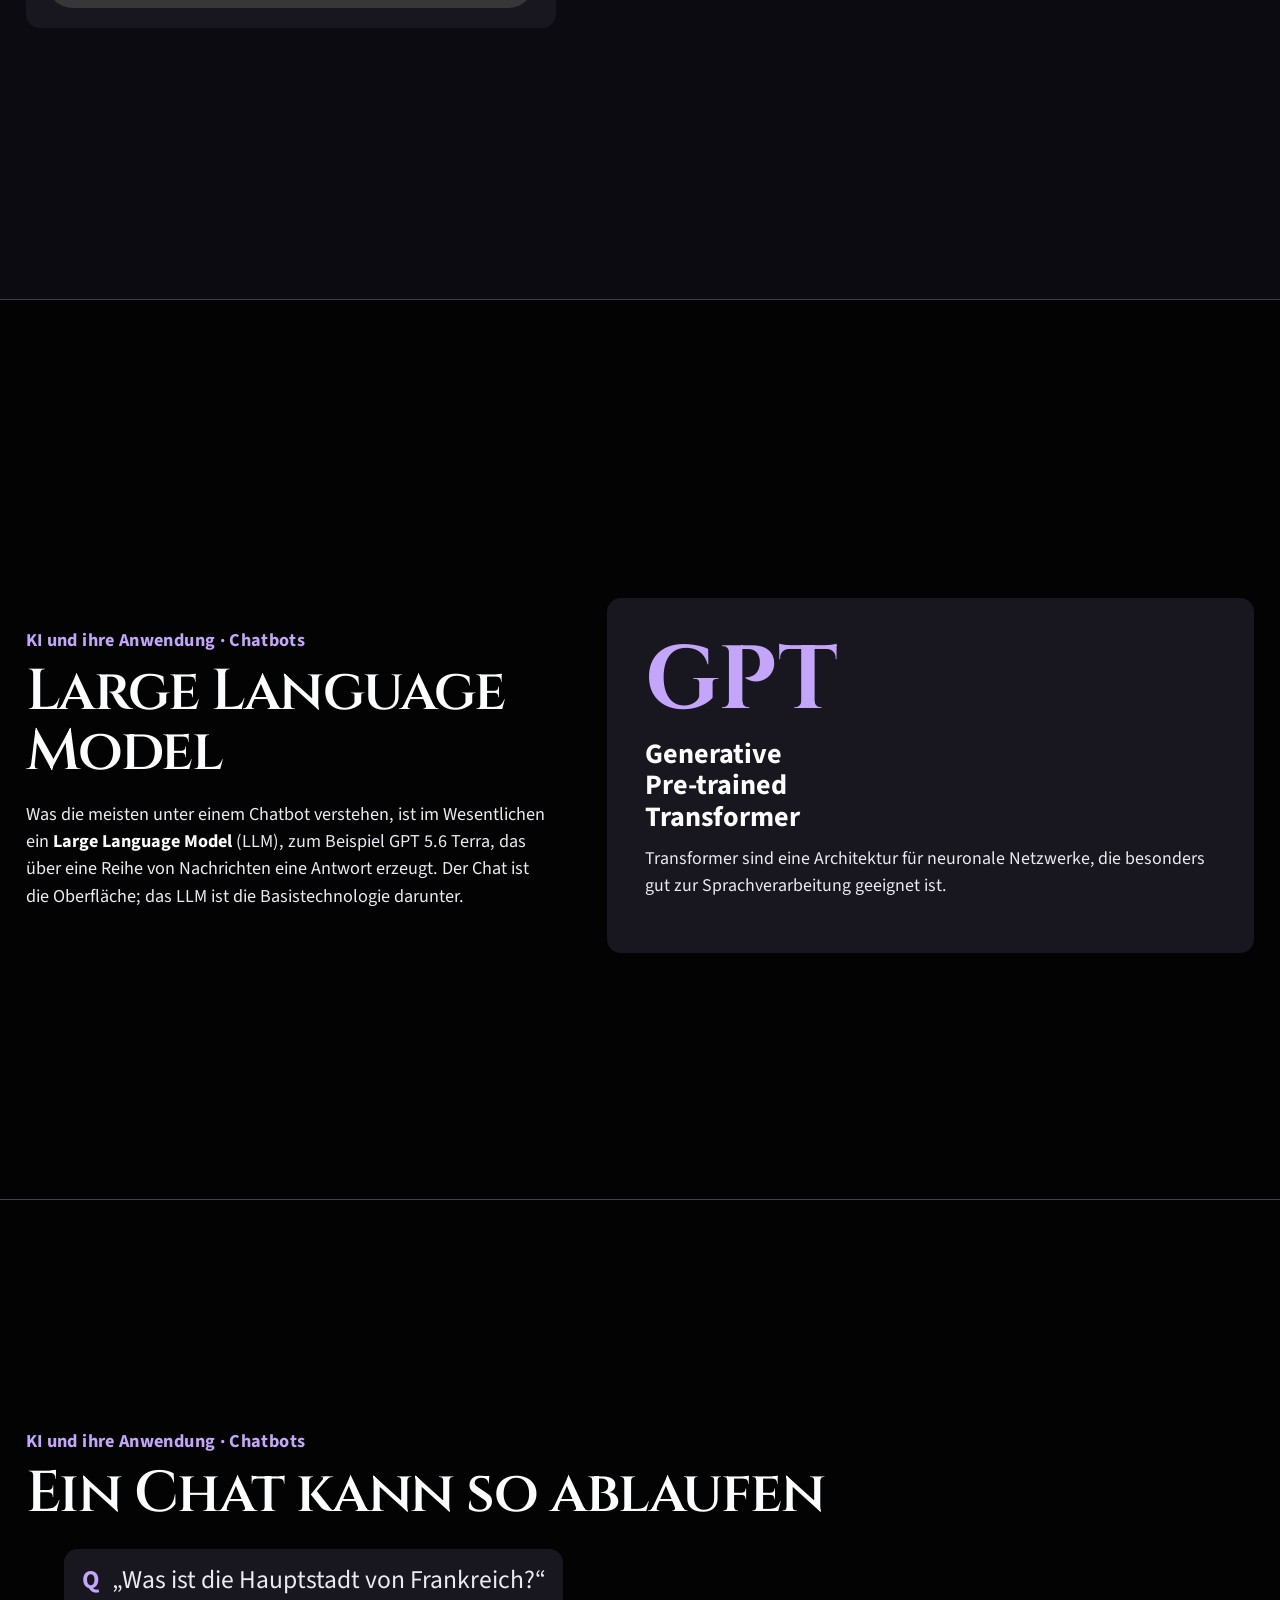
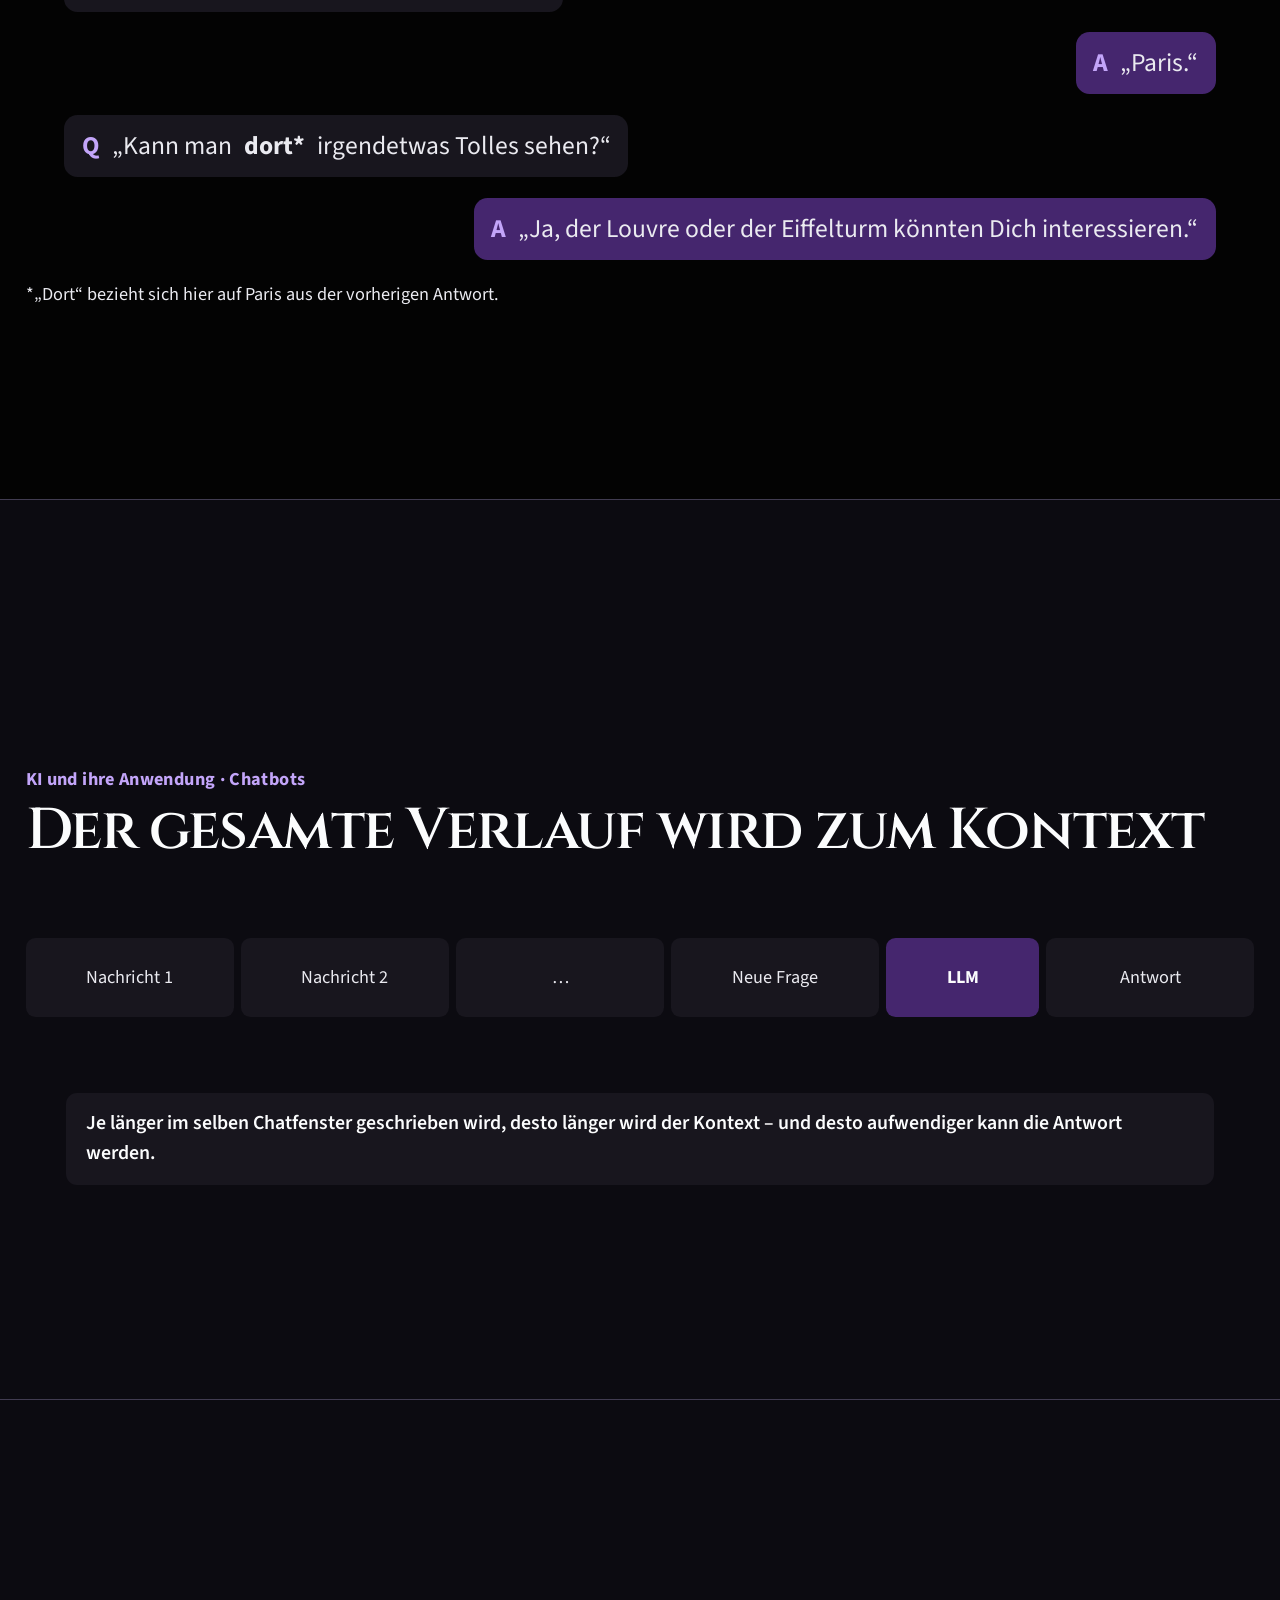
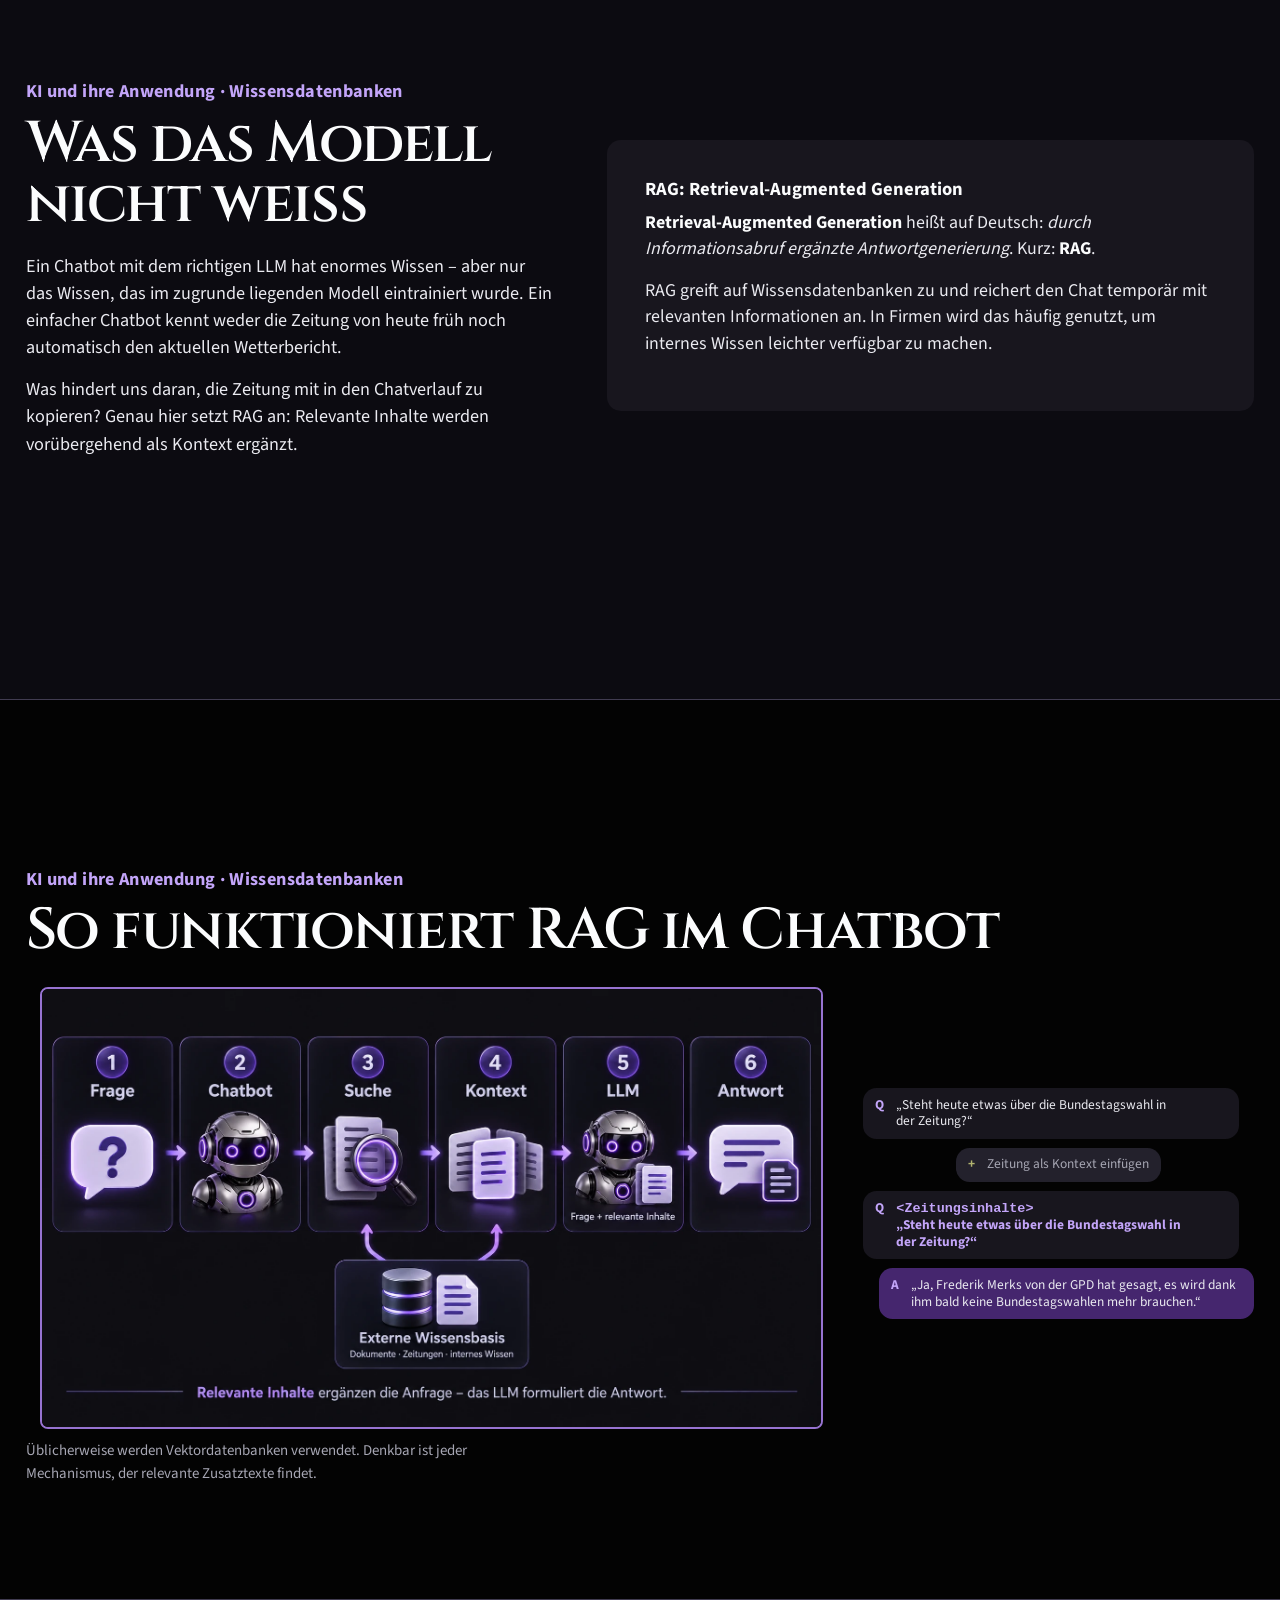
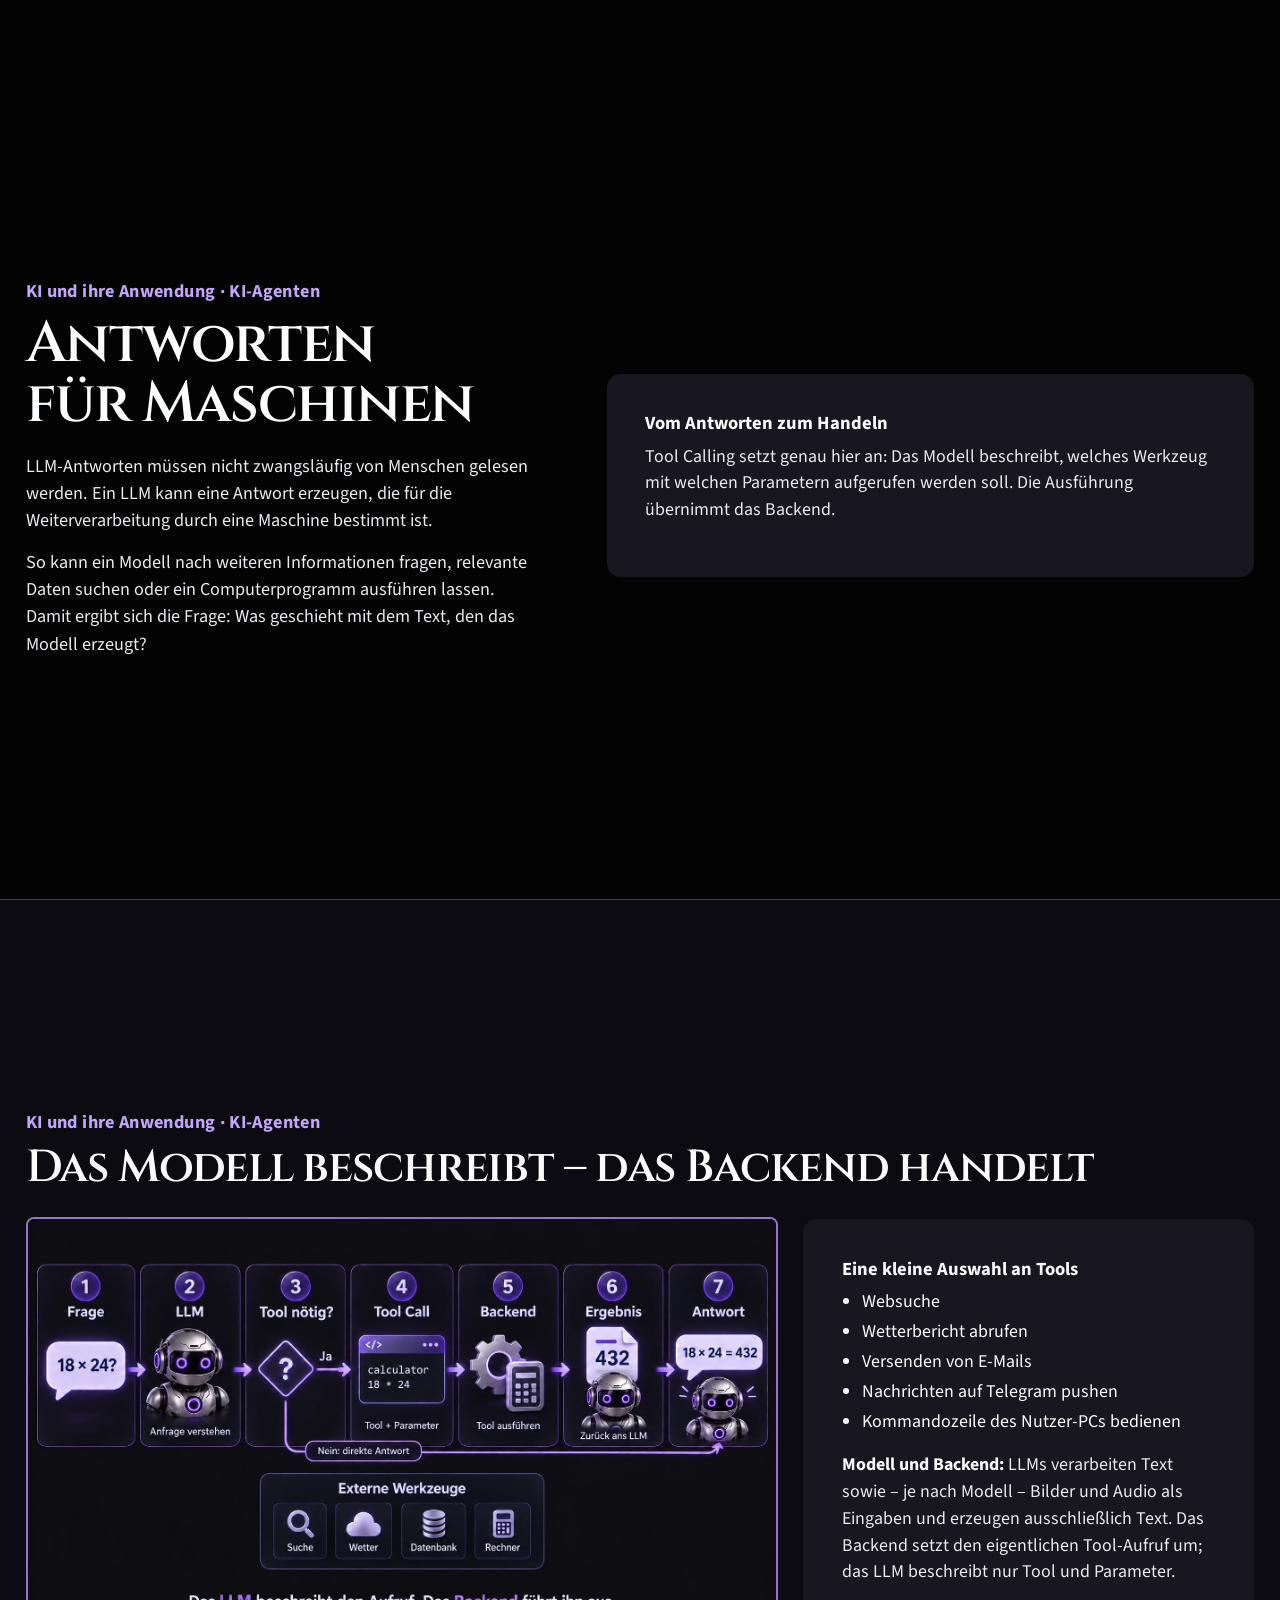
==== commit f8a7abd5: "fix: added missing image" ====
--- a/KI Impulse HTML/index.html
+++ b/KI Impulse HTML/index.html
@@ -60,7 +60,7 @@
 
     <section class="slide slide--media" id="bildgenerierung" data-title="Bildgenerierung" tabindex="-1">
       <div class="slide__content split split--wide-media">
-        <div class="copy"><p class="section-mark">KI und ihre Anwendung · Bildgenerierung</p><h2>Bildgenerierung</h2><p>Es gibt mittlerweile unzählige Webseiten und Apps, um Bilder zu erzeugen. Mit der Websuchmaschine <a href="https://www.bing.com" target="_blank" rel="noreferrer">Bing von Microsoft</a> lassen sich zum Beispiel wunderschöne Bahnwaggons erstellen, ohne sich einzuloggen.</p></div>
+        <div class="copy"><p class="section-mark">KI und ihre Anwendung · Bildgenerierung</p><h2><span style="font-size: 80%;">Bildgenerierung</span></h2><p>Es gibt mittlerweile unzählige Webseiten und Apps, um Bilder zu erzeugen. Mit der Websuchmaschine <a href="https://www.bing.com" target="_blank" rel="noreferrer">Bing von Microsoft</a> lassen sich zum Beispiel wunderschöne Bahnwaggons erstellen, ohne sich einzuloggen.</p></div>
         <figure class="media-frame"><img src="assets/images/graffiti-waggon.webp" alt="KI-generierter, vollständig mit farbigem Graffiti bedeckter Güterwaggon auf Bahngleisen." loading="eager" decoding="sync"></figure>
       </div>
     </section>
@@ -94,7 +94,7 @@
     </section>
 
     <section class="slide slide--discussion" id="live-demo-bildgenerierung" data-title="Live-Demo: Bildgenerierung" tabindex="-1">
-      <div class="slide__content"><header class="slide__header"><p class="section-mark">KI und ihre Anwendung · Bildgenerierung</p><h2>Live-Demo</h2></header><div class="split"><aside class="live-prompt" aria-label="Live-Demo"><span>Bildgenerierung</span><strong>Zum perfekten Katzenbild</strong></aside><div class="demo-prompt"><h3>Prompt</h3><p>Beschreibe, was ein Katzenbaby süß macht, und warum Menschen darauf reagieren, beschreibe die psychologischen Effekte und die Wirkung von Farben und Mustern in diesem Kontext. Beschreibe auch den Felltypen, den Menschen am knuddligsten finden</p><p class="demo-prompt__note">Da steht ja garnichts von einem Bild? - Frederik Merks (GPD)</p></div></div></div>
+      <div class="slide__content"><header class="slide__header"><p class="section-mark">KI und ihre Anwendung · Bildgenerierung</p><h2>Live-Demo</h2></header><div class="split"><aside class="live-prompt" aria-label="Live-Demo"><span>Bildgenerierung</span><strong>Zum perfekten Katzenbild</strong></aside><div class="demo-prompt"><h3>Prompt</h3><p>Beschreibe, was ein Katzenbaby süß macht, und warum Menschen darauf reagieren, beschreibe die psychologischen Effekte und die Wirkung von Farben und Mustern in diesem Kontext. Beschreibe auch den Felltypen, den Menschen am knuddligsten finden.</p><p class="demo-prompt__note"><i>"Da steht ja garnichts von einem Bild?"</i> - Frederik Merks (GPD)</p></div></div></div>
     </section>
 
     <section class="slide slide--text" id="audiogenerierung" data-title="Audiogenerierung: Text to Speech" tabindex="-1">
@@ -113,8 +113,8 @@
 
     <section class="slide slide--audio" id="silber-schwarz" data-title="Audiogenerierung: Musikgenerierung" tabindex="-1">
       <div class="slide__content split">
-        <div class="copy"><p class="section-mark">KI und ihre Anwendung · Audiogenerierung</p><h2>Musikgenerierung: Silber-Schwarz</h2><p>Mit wenig Text kann KI mittlerweile ganze Songs erstellen. Natürlich macht dies auch die fiktive GPD als erste Partei mit eigenem Musikalbum – zum Beispiel mit <a href="https://suno.com" target="_blank" rel="noreferrer">Suno.ai</a>.</p><div class="audio-block"><audio controls preload="metadata"><source src="assets/audio/silber-schwarz.mp3" type="audio/mpeg">Ihr Browser kann diese Audiodatei nicht wiedergeben.</audio></div></div>
-        <details class="details-panel"><summary>Prompt und Songtext anzeigen</summary><div class="details-panel__body"><p><strong>[Intro]</strong><br>Schwarzer Samt und Silberlicht,<br>in einem Land, das leise spricht.</p><p><strong>[Verse]</strong><br>Zwischen Türmen, Stein und Zeit,<br>trägt die Nacht ihr dunkles Kleid.<br>Kunst und Freiheit, Klang und Raum,<br>GPD in Deinem Traum …</p><p><strong>[Chorus: Layered Vocals, Choir]</strong><br>GPD, in Silber-Schwarz.<br>GPD, für Stadt und Harz.<br>GPD, durch dunkle Nacht.<br>GPD, die Freiheit macht.</p><p><strong>[Outro]</strong><br>Wenn der Mond am Himmel steht,<br>lebt die Nacht, bevor sie geht.</p><p><strong>Style</strong><br>gothic rock, neoclassical goth, 1990s goth rock</p></div></details>
+        <div class="copy"><p class="section-mark">KI und ihre Anwendung · Audiogenerierung</p><h2><span style="font-size: 85%;">Musikgenerierung</span></h2><p>Mit wenig Text kann KI mittlerweile ganze Songs erstellen. Natürlich macht dies auch die fiktive GPD als erste Partei mit eigenem Musikalbum – zum Beispiel mit <a href="https://suno.com" target="_blank" rel="noreferrer">Suno.ai</a>.</p><div class="audio-block"><audio controls preload="metadata"><source src="assets/audio/silber-schwarz.mp3" type="audio/mpeg">Ihr Browser kann diese Audiodatei nicht wiedergeben.</audio></div></div>
+        <details class="details-panel"><summary>Prompt: Silber-Schwarz</summary><div class="details-panel__body"><p><strong>[Intro]</strong><br>Schwarzer Samt und Silberlicht,<br>in einem Land, das leise spricht.</p><p><strong>[Verse]</strong><br>Zwischen Türmen, Stein und Zeit,<br>trägt die Nacht ihr dunkles Kleid.<br>Kunst und Freiheit, Klang und Raum,<br>GPD in Deinem Traum …</p><p><strong>[Chorus: Layered Vocals, Choir]</strong><br>GPD, in Silber-Schwarz.<br>GPD, für Stadt und Harz.<br>GPD, durch dunkle Nacht.<br>GPD, die Freiheit macht.</p><p><strong>[Outro]</strong><br>Wenn der Mond am Himmel steht,<br>lebt die Nacht, bevor sie geht.</p><p><strong>Style</strong><br>gothic rock, neoclassical goth, 1990s goth rock</p></div></details>
       </div>
     </section>
 
@@ -126,9 +126,9 @@
       <div class="slide__content"><header class="slide__header"><p class="section-mark">KI und ihre Anwendung · Chatbots</p><h2>Ein Chat kann so ablaufen</h2></header><div class="dialogue">
         <p class="bubble bubble--question"><span>Q</span>„Was ist die Hauptstadt von Frankreich?“</p>
         <p class="bubble bubble--answer"><span>A</span>„Paris.“</p>
-        <p class="bubble bubble--question"><span>Q</span>„Kann man dort irgendetwas Tolles sehen?“</p>
+        <p class="bubble bubble--question"><span>Q</span>„Kann man <b>dort*</b> irgendetwas Tolles sehen?“</p>
         <p class="bubble bubble--answer"><span>A</span>„Ja, der Louvre oder der Eiffelturm könnten Dich interessieren.“</p>
-      </div><p class="question-line">„Dort“ bezieht sich hier auf Paris aus der vorherigen Antwort.</p></div>
+      </div><p>*„Dort“ bezieht sich hier auf Paris aus der vorherigen Antwort.</p></div>
     </section>
 
     <section class="slide slide--diagram" id="kontext" data-title="Chatbots: Kontext" tabindex="-1">
@@ -144,15 +144,15 @@
     </section>
 
     <section class="slide slide--text" id="ki-agenten" data-title="KI-Agenten: Antworten für Maschinen" tabindex="-1">
-      <div class="slide__content split"><div class="copy"><p class="section-mark">KI und ihre Anwendung · KI-Agenten</p><h2>Antworten für Maschinen</h2><p>LLM-Antworten müssen nicht zwangsläufig von Menschen gelesen werden. Ein LLM kann eine Antwort erzeugen, die für die Weiterverarbeitung durch eine Maschine bestimmt ist.</p><p>So kann ein Modell nach weiteren Informationen fragen, relevante Daten suchen oder ein Computerprogramm ausführen lassen. Damit verschiebt sich die Frage: Was geschieht mit dem Text, den das Modell erzeugt?</p></div><div class="fact-panel"><h3>Vom Antworten zum Handeln</h3><p>Tool Calling setzt genau hier an: Das Modell beschreibt, welches Werkzeug mit welchen Parametern aufgerufen werden soll. Die Ausführung übernimmt das Backend.</p></div></div>
+      <div class="slide__content split"><div class="copy"><p class="section-mark">KI und ihre Anwendung · KI-Agenten</p><h2>Antworten für Maschinen</h2><p>LLM-Antworten müssen nicht zwangsläufig von Menschen gelesen werden. Ein LLM kann eine Antwort erzeugen, die für die Weiterverarbeitung durch eine Maschine bestimmt ist.</p><p>So kann ein Modell nach weiteren Informationen fragen, relevante Daten suchen oder ein Computerprogramm ausführen lassen. Damit ergibt sich die Frage: Was geschieht mit dem Text, den das Modell erzeugt?</p></div><div class="fact-panel"><h3>Vom Antworten zum Handeln</h3><p>Tool Calling setzt genau hier an: Das Modell beschreibt, welches Werkzeug mit welchen Parametern aufgerufen werden soll. Die Ausführung übernimmt das Backend.</p></div></div>
     </section>
 
     <section class="slide slide--diagram" id="tool-calling" data-title="KI-Agenten: Tool Calling" tabindex="-1">
-      <div class="slide__content"><header class="slide__header"><p class="section-mark">KI und ihre Anwendung · KI-Agenten</p><h2>Das Modell beschreibt – das Backend handelt</h2></header><div class="tool-layout"><figure class="media-frame media-frame--contain"><img src="assets/images/tool-calling-diagramm.webp" alt="Siebenstufiges Tool-Calling-Diagramm: Nutzerfrage, Analyse durch das LLM, Entscheidung über Tool-Nutzung, Tool Call, Ausführung, Rückgabe der Ergebnisse und Antwort an den Nutzer." loading="eager" decoding="sync"></figure><div class="fact-panel"><h3>Eine kleine Auswahl an Tools</h3><ul class="tool-list"><li>Websuche</li><li>Wetterbericht abrufen</li><li>Versenden von E-Mails</li><li>Nachrichten auf Telegram pushen</li><li>Kommandozeile des Nutzer-PCs bedienen</li></ul><p><strong>Modell und Backend:</strong> LLMs verarbeiten Text sowie – je nach Modell – Bilder und Audio als Eingaben und erzeugen ausschließlich Text. Das Backend setzt den eigentlichen Tool-Aufruf um; das LLM beschreibt nur Tool und Parameter.</p><p class="note">Nicht jedes KI-Modell kann Bilder und Audio verarbeiten.</p></div></div></div>
+      <div class="slide__content"><header class="slide__header"><p class="section-mark">KI und ihre Anwendung · KI-Agenten</p><h2>Das Modell beschreibt – das Backend handelt</h2></header><div class="tool-layout"><figure class="media-frame media-frame--contain"><img src="assets/images/tool-calling-diagramm.webp" alt="Siebenstufiges Tool-Calling-Diagramm: Nutzerfrage, Analyse durch das LLM, Entscheidung über Tool-Nutzung, Tool Call, Ausführung, Rückgabe der Ergebnisse und Antwort an den Nutzer." loading="eager" decoding="sync"></figure><div class="fact-panel"><h3>Eine kleine Auswahl an Tools</h3><ul class="tool-list"><li>Websuche</li><li>Wetterbericht abrufen</li><li>Versenden von E-Mails</li><li>Nachrichten auf Telegram pushen</li><li>Kommandozeile des Nutzer-PCs bedienen</li></ul><p><strong>Modell und Backend:</strong> LLMs verarbeiten Text sowie – je nach Modell – Bilder und Audio als Eingaben und erzeugen ausschließlich Text. Das Backend setzt den eigentlichen Tool-Aufruf um; das LLM beschreibt nur Tool und Parameter.</p></div></div></div>
     </section>
 
     <section class="slide slide--text" id="agentischer-arbeitszyklus" data-title="KI-Agenten: Arbeitszyklus" tabindex="-1">
-      <div class="slide__content"><div class="split"><div class="copy"><p class="section-mark">KI und ihre Anwendung · KI-Agenten</p><h2>Vom Tool-Ergebnis zum nächsten Schritt</h2><p>Das Tool-Ergebnis fließt zurück in den Kontext des Modells. So kann es die Antwort bewerten, den nächsten Schritt planen und erneut ein Tool auswählen.</p><p>Wenn ein System Aufgaben selbstständig in mehreren Schritten plant, geeignete Tools auswählt, Ergebnisse bewertet und daraufhin weiterarbeitet, spricht man häufig von einem <strong>KI-Agenten</strong>. Beispiele sind Claude Code und Codex.</p></div><svg class="agent-loop" viewBox="0 0 600 600" role="img" aria-labelledby="pdca-title pdca-desc"><title id="pdca-title">PDCA-Arbeitszyklus</title><desc id="pdca-desc">Im Uhrzeigersinn: Plan – Schritt planen und Tool wählen. Do – Tool ausführen. Check – Ergebnis am Ziel prüfen. Act – Vorgehen anpassen. Danach erneut planen oder bei erreichtem Ziel abschließen.</desc><defs><marker id="pdca-arrow" viewBox="0 0 10 10" refX="8" refY="5" markerWidth="5" markerHeight="5" orient="auto-start-reverse"><path d="M 0 0 L 10 5 L 0 10 Z" fill="currentColor"/></marker></defs><path class="agent-loop__segment" d="M 310.47 100.27 A 200 200 0 0 1 499.73 289.53"/><path class="agent-loop__arrow" d="M 357.80 28.07 A 278 278 0 0 1 571.93 242.20" marker-end="url(#pdca-arrow)"/><path class="agent-loop__segment" d="M 499.73 310.47 A 200 200 0 0 1 310.47 499.73"/><path class="agent-loop__arrow" d="M 571.93 357.80 A 278 278 0 0 1 357.80 571.93" marker-end="url(#pdca-arrow)"/><path class="agent-loop__segment" d="M 289.53 499.73 A 200 200 0 0 1 100.27 310.47"/><path class="agent-loop__arrow" d="M 242.20 571.93 A 278 278 0 0 1 28.07 357.80" marker-end="url(#pdca-arrow)"/><path class="agent-loop__segment" d="M 100.27 289.53 A 200 200 0 0 1 289.53 100.27"/><path class="agent-loop__arrow" d="M 28.07 242.20 A 278 278 0 0 1 242.20 28.07" marker-end="url(#pdca-arrow)"/><text x="441" y="149" class="agent-loop__label"><tspan class="agent-loop__heading" x="441">1 · Plan</tspan><tspan x="441" dy="27">Schritt planen</tspan><tspan x="441" dy="27">&amp; Tool wählen</tspan></text><text x="441" y="431" class="agent-loop__label"><tspan class="agent-loop__heading" x="441">2 · Do</tspan><tspan x="441" dy="27">Tool ausführen</tspan></text><text x="159" y="431" class="agent-loop__label"><tspan class="agent-loop__heading" x="159">3 · Check</tspan><tspan x="159" dy="27">Ergebnis am</tspan><tspan x="159" dy="27">Ziel prüfen</tspan></text><text x="159" y="149" class="agent-loop__label"><tspan class="agent-loop__heading" x="159">4 · Act</tspan><tspan x="159" dy="27">Vorgehen</tspan><tspan x="159" dy="27">anpassen</tspan></text><text x="300" y="280" class="agent-loop__center"><tspan x="300" class="agent-loop__heading">PDCA</tspan><tspan x="300" dy="32">Erneut planen</tspan><tspan x="300" dy="26">oder abschließen</tspan></text></svg></div><p class="question-line"><strong>Denkanstoß:</strong> Was ist, wenn ein Tool Agenten ermöglicht, andere Agenten (Subagenten) auszuführen – und damit selbst in die Rolle des Users zu schlüpfen?</p></div>
+      <div class="slide__content"><div class="split"><div class="copy"><p class="section-mark">KI und ihre Anwendung · KI-Agenten</p><h2>Vom Tool-Call zum nächsten Schritt</h2><p>Das Ergebnis eines Tool-Calls fließt zurück in den Kontext des Modells. So kann es die Antwort bewerten, den nächsten Schritt planen und erneut ein Tool auswählen.</p><p>Wenn ein System Aufgaben selbstständig in mehreren Schritten plant, geeignete Tools auswählt, Ergebnisse bewertet und daraufhin weiterarbeitet, spricht man von einem <strong>KI-Agenten</strong>. Beispiele sind Claude Code und Codex.</p></div><svg class="agent-loop" viewBox="0 0 600 600" role="img" aria-labelledby="pdca-title pdca-desc"><title id="pdca-title">PDCA-Arbeitszyklus</title><desc id="pdca-desc">Im Uhrzeigersinn: Plan – Schritt planen und Tool wählen. Do – Tool ausführen. Check – Ergebnis am Ziel prüfen. Act – Vorgehen anpassen. Danach erneut planen oder bei erreichtem Ziel abschließen.</desc><defs><marker id="pdca-arrow" viewBox="0 0 10 10" refX="8" refY="5" markerWidth="5" markerHeight="5" orient="auto-start-reverse"><path d="M 0 0 L 10 5 L 0 10 Z" fill="currentColor"/></marker></defs><path class="agent-loop__segment" d="M 310.47 100.27 A 200 200 0 0 1 499.73 289.53"/><path class="agent-loop__arrow" d="M 357.80 28.07 A 278 278 0 0 1 571.93 242.20" marker-end="url(#pdca-arrow)"/><path class="agent-loop__segment" d="M 499.73 310.47 A 200 200 0 0 1 310.47 499.73"/><path class="agent-loop__arrow" d="M 571.93 357.80 A 278 278 0 0 1 357.80 571.93" marker-end="url(#pdca-arrow)"/><path class="agent-loop__segment" d="M 289.53 499.73 A 200 200 0 0 1 100.27 310.47"/><path class="agent-loop__arrow" d="M 242.20 571.93 A 278 278 0 0 1 28.07 357.80" marker-end="url(#pdca-arrow)"/><path class="agent-loop__segment" d="M 100.27 289.53 A 200 200 0 0 1 289.53 100.27"/><path class="agent-loop__arrow" d="M 28.07 242.20 A 278 278 0 0 1 242.20 28.07" marker-end="url(#pdca-arrow)"/><text x="441" y="149" class="agent-loop__label"><tspan class="agent-loop__heading" x="441">1 · Plan</tspan><tspan x="441" dy="27">Schritt planen</tspan><tspan x="441" dy="27">&amp; Tool wählen</tspan></text><text x="441" y="431" class="agent-loop__label"><tspan class="agent-loop__heading" x="441">2 · Do</tspan><tspan x="441" dy="27">Tool ausführen</tspan></text><text x="159" y="431" class="agent-loop__label"><tspan class="agent-loop__heading" x="159">3 · Check</tspan><tspan x="159" dy="27">Ergebnis am</tspan><tspan x="159" dy="27">Ziel prüfen</tspan></text><text x="159" y="149" class="agent-loop__label"><tspan class="agent-loop__heading" x="159">4 · Act</tspan><tspan x="159" dy="27">Vorgehen</tspan><tspan x="159" dy="27">anpassen</tspan></text><text x="300" y="280" class="agent-loop__center"><tspan x="300" class="agent-loop__heading">PDCA</tspan><tspan x="300" dy="32">Erneut planen</tspan><tspan x="300" dy="26">oder abschließen</tspan></text></svg></div><p class="question-line"><strong>Denkanstoß:</strong> Was ist, wenn ein Tool einem Agenten ermöglicht, andere Agenten (Subagenten) auszuführen – und damit selbst in die Rolle des Users zu schlüpfen?</p></div>
     </section>
 
     <section class="slide slide--risk" id="halluzination-und-injection" data-title="Halluzinationen &amp; Vertrauen" tabindex="-1">
@@ -176,11 +176,11 @@
     </section>
 
     <section class="slide slide--quote" id="arbeitsmarkt" data-title="Arbeitsmarkt" tabindex="-1">
-      <div class="slide__content split"><div class="copy"><p class="section-mark">Auswirkungen von KI · Arbeitsmarkt</p><h2>15 Jahre im KI-Szenario</h2><p>Der IAB-Forschungsbericht untersucht in einer Szenarioanalyse, welche Wirkungen der Einsatz von KI auf Bruttoinlandsprodukt und Arbeitskräftebedarf in Deutschland entfalten könnte.</p></div><div class="sourced-panel"><aside class="metric-panel" aria-label="Kennzahlen des IAB-Szenarios"><div class="metric"><strong>+0,8</strong><span>Prozentpunkte jährliches Wirtschaftswachstum im Szenario</span></div><div class="metric"><strong>4,5 Billionen €</strong><span>mögliche zusätzliche Wertschöpfung über 15 Jahre</span></div><p class="metric-context">Gründe: Materialeinsparungen, höhere Arbeitsproduktivität und neue Geschäftsfelder.</p></aside><p class="source">Stand 09.09.2026 · <a href="https://iab.de/kuenstliche-intelligenz-potenzielle-effekte-fuer-den-deutschen-arbeitsmarkt/" target="_blank" rel="noreferrer">Quelle: Institut für Arbeitsmarkt- und Berufsforschung</a></p></div></div>
+      <div class="slide__content split"><div class="copy"><p class="section-mark">Auswirkungen von KI · Arbeitsmarkt</p><h2>15 Jahre im KI-Szenario</h2><p>Ein <b>IAB-Forschungsbericht</b> untersucht in einer Szenarioanalyse, welche Wirkungen der Einsatz von KI auf Bruttoinlandsprodukt und Arbeitskräftebedarf in Deutschland entfalten könnte.</p></div><div class="sourced-panel"><aside class="metric-panel" aria-label="Kennzahlen des IAB-Szenarios"><div class="metric"><strong>+0,8 %</strong><span>jährliches Wirtschaftswachstum im Szenario</span></div><div class="metric"><strong>4,5 Bil. €</strong><span>mögliche zusätzliche Wertschöpfung über 15 Jahre</span></div><p class="metric-context">Gründe: Materialeinsparungen, höhere Arbeitsproduktivität und neue Geschäftsfelder.</p></aside><p class="source">Stand 09.09.2026 · <a href="https://iab.de/kuenstliche-intelligenz-potenzielle-effekte-fuer-den-deutschen-arbeitsmarkt/" target="_blank" rel="noreferrer">Quelle: Institut für Arbeitsmarkt- und Berufsforschung</a></p></div></div>
     </section>
 
     <section class="slide slide--text" id="oxford-studie" data-title="Arbeitsmarkt: Oxford-Studie 2013" tabindex="-1">
-      <div class="slide__content split"><div class="copy"><p class="section-mark">Auswirkungen von KI · Arbeitsmarkt</p><h2>Oxford-Studie (2013)</h2><p>Bereits 2013 – lange vor dem KI-Boom – untersuchten <strong>Carl Benedikt Frey &amp; Michael Osborne</strong> (Queerzeitlich – Maike Osborne), wie wahrscheinlich die Automatisierung verschiedener Berufe ist.</p><p>Untersucht wurden amerikanische Berufsgruppen. Die Bezeichnungen sind für diesen Vortrag sinngemäß ins Deutsche übersetzt.</p></div><div class="sourced-panel"><aside class="fact-panel"><h3>Zwei Ergebnisfolien</h3><p>Die folgenden Tabellen zeigen jeweils die zehn Berufe mit der geringsten und der höchsten Automatisierungswahrscheinlichkeit in der Studie.</p></aside><p class="source">Stand 08.09.2026 · <a href="https://www.oxfordmartin.ox.ac.uk/publications/the-future-of-employment" target="_blank" rel="noreferrer">Quelle: Oxford Martin School</a></p></div><figure class="media-frame robot-visual"><img src="assets/images/roboter-studie-animiert.svg" alt="Der Avatar-Roboter liest angestrengt eine Studie auf altem Pergament. Über seinem Kopf pulsiert eine Glühbirne langsam in blauem Licht." width="1254" height="1254" loading="eager" decoding="sync"></figure></div>
+      <div class="slide__content split"><div class="copy"><p class="section-mark">Auswirkungen von KI · Arbeitsmarkt</p><h2>Oxford-Studie (2013)</h2><p>Bereits 2013 – lange vor dem KI-Boom – untersuchten <strong>Carl Benedikt Frey &amp; Michael Osborne</strong> (Queerzeitlich – Maike Osborne), wie wahrscheinlich die Automatisierung verschiedener Berufe ist.</p><p>Untersucht wurden amerikanische Berufsgruppen. Die Bezeichnungen sind für diesen Vortrag sinngemäß ins Deutsche übersetzt.</p></div><figure class="media-frame robot-visual"><img src="assets/images/roboter-studie-animiert.svg" alt="Der Avatar-Roboter liest angestrengt eine Studie auf altem Pergament. Über seinem Kopf pulsiert eine Glühbirne langsam in blauem Licht." width="1254" height="1254" loading="eager" decoding="sync"></figure></div>
     </section>
 
     <section class="slide slide--table" id="oxford-wenig-automatisierbar" data-title="Oxford: wenig automatisierbar" tabindex="-1">
@@ -196,7 +196,10 @@
     </section>
 
     <section class="slide slide--text" id="ki-neubewertung-einordnung" data-title="Arbeitsmarkt: KI-Szenario 2026" tabindex="-1">
-      <div class="slide__content split"><div class="copy"><p class="section-mark">Auswirkungen von KI · Arbeitsmarkt</p><h2>KI-Szenario-Schätzungen 2026</h2><p>OpenAI Astra hat auf Grundlage des Prompts unten eingeschätzt, wie viel Arbeit in zehn ausgewählten Berufen im Jahr 2026 potenziell durch KI erledigt werden könnte.</p><p><strong>Wichtig:</strong> Die Oxford-Studie schätzt eine Automatisierungswahrscheinlichkeit für ganze Berufe (2013). Die folgenden Werte schätzen dagegen den potenziell durch KI einsparbaren Anteil menschlicher <em>Arbeitszeit</em> (2026) bei vergleichbarer Qualität – nach Abzug von Kontrolle und Nacharbeit.</p></div><div><aside class="fact-panel"><h3>Was die Zahlen bedeuten</h3><p>Die Werte sind eigene, begründete Szenarioschätzungen. Angenommen werden geeignete Digitalisierung und eingerichtete Systeme. Die Bandbreiten sind keine statistischen Konfidenzintervalle. Die Werte sind weder gemessene Automatisierungsquoten noch Prognosen des Stellenabbaus.</p><p>Sie sind nicht direkt mit den Wahrscheinlichkeiten von 2013 vergleichbar. Stand: September 2026.</p></aside><details class="details-panel"><summary>Vollständigen Prompt anzeigen</summary><div class="details-panel__body"><p><strong>Autor/Modell:</strong> OpenAI Astra</p><p><strong>Prompt:</strong></p><p>Nimm die 1–5 und 698–702, der Artikel ist von 2013. Beurteile für das Jahr 2026, wie stark diese Berufe durch KI ersetzt werden können – genauer: Wie viel Prozent der Arbeit in diesen Berufen kann von KI erledigt werden? Entwickle zuerst eine Bewertungsmatrix von mindestens zehn Punkten bezüglich des Berufs, anhand derer eine gute Abschätzung der Ersetzbarkeit des Berufs durch KI durchgeführt werden kann.</p></div></details></div></div>
+      <div class="slide__content split"><div class="copy"><p class="section-mark">Auswirkungen von KI · Arbeitsmarkt</p><h2>KI-Szenario-Schätzungen 2026</h2><p><span style="color:#0077DD;">OpenAI Astra</span> hat auf Grundlage des Prompts unten eingeschätzt, wie viel Arbeit in zehn ausgewählten Berufen im Jahr 2026 potenziell durch KI erledigt werden könnte.</p><p><strong>Wichtig:</strong> Die Oxford-Studie schätzt eine Automatisierungswahrscheinlichkeit für ganze Berufe (2013). Die folgenden Werte schätzen dagegen den potenziell durch KI einsparbaren Anteil menschlicher Arbeitszeit (2026) bei vergleichbarer Qualität – nach Abzug von Kontrolle und Nacharbeit.</p></div><div><details class="details-panel"><summary>Vollständigen Prompt anzeigen</summary><div class="details-panel__body">
+	  <p><strong>Autor/Modell:</strong> OpenAI Astra</p><p><strong>Prompt:</strong></p><p>Nimm die 1–5 und 698–702, der Artikel ist von 2013. Beurteile für das Jahr 2026, wie stark diese Berufe durch KI ersetzt werden können – genauer: Wie viel Prozent der Arbeit in diesen Berufen kann von KI erledigt werden? Entwickle zuerst eine Bewertungsmatrix von mindestens zehn Punkten bezüglich des Berufs, anhand derer eine gute Abschätzung der Ersetzbarkeit des Berufs durch KI durchgeführt werden kann.</p></div></details>
+	  <br></br>
+	  <aside class="fact-panel"><h3>Was die Zahlen bedeuten</h3><p>Die Werte sind eigene, begründete Szenarioschätzungen. Angenommen werden geeignete Digitalisierung und eingerichtete Systeme. Die Bandbreiten sind keine statistischen Konfidenzintervalle. Die Werte sind weder gemessene Automatisierungsquoten noch Prognosen des Stellenabbaus.</p><p>Sie sind nicht direkt mit den Wahrscheinlichkeiten von 2013 vergleichbar. Stand: September 2026.</p></aside></div></div>
     </section>
 
     <section class="slide slide--table slide--dense" id="ki-neubewertung-menschennah" data-title="Arbeitsmarkt: KI-Szenario Berufe 1–5" tabindex="-1">
@@ -213,23 +216,23 @@
 
     <section class="slide slide--fullbleed" id="ki-und-politik" data-title="Politik: Gastbeitrag" tabindex="-1">
       <img class="fullbleed" src="assets/images/ki-politik.webp" alt="KI-generiertes Titelbild: eine vielfältige Gruppe berät mit Laptop und Unterlagen vor einem modernen Parlament; darüber schwebt ein vernetztes KI-Schaubild." loading="eager" decoding="sync">
-      <div class="fullbleed__overlay"><p class="section-mark">Auswirkungen von KI · Politik</p><h2>KI in der Politik:<br>Wer denkt, wer entscheidet?</h2><p>Ein Gastbeitrag von GPT-6 Astra</p><p>„Den Mario Voigt machen“</p></div>
+      <div class="fullbleed__overlay"><p class="section-mark">Auswirkungen von KI · Politik</p><h2>KI in der Politik:<br>Wer denkt, wer entscheidet?</h2><p>Ein Gastbeitrag von <span style="color:#0077DD;">GPT-6 Astra</span></p><p><i>Anm. der Redaktion: „Den Mario Voigt machen“</i></p></div>
     </section>
 
     <section class="slide slide--text" id="politik-prompt-und-chance" data-title="Politik: Schreibtischarbeit" tabindex="-1">
-      <div class="slide__content split"><div class="copy"><p class="section-mark">Auswirkungen von KI · Politik · 1/4</p><h2>Schreibtischarbeit unterstützen</h2><p>KI kann Dokumente zusammenfassen, Texte entwerfen und Fragen für Recherchen entwickeln. Die Bibliothek des britischen Unterhauses nennt diese Anwendungen ausdrücklich für die parlamentarische Arbeit.</p><p>Die Chance: komplexe Inhalte schneller zugänglich und verständlicher machen.</p><p class="source">Stand 09.09.2026 · <a href="https://commonslibrary.parliament.uk/research-briefings/cbp-10823/" target="_blank" rel="noreferrer">Quelle: House of Commons Library, 2026</a></p></div><details class="details-panel"><summary>Vollständigen Prompt anzeigen</summary><div class="details-panel__body"><p>Schreibe einen kurzen Artikel von vier Absätzen mit jeweils maximal 64 Worten zum Einfluss künstlicher Intelligenz auf die Arbeit von und in der Politik. Erzeuge auch ein Titelbild in 16:9 (1080p).</p><ol><li>Recherchiere Daten und Fakten; alle Aussagen müssen mit Quellen hinterlegt sein.</li><li>Sprich Chancen und Risiken an und rege zum Nachdenken an.</li><li>Das Auditorium sind an KI und Politik interessierte Menschen bei einem Impulsvortrag.</li></ol></div></details></div>
+      <div class="slide__content split"><div class="copy"><p class="section-mark">Auswirkungen von KI · Politik · 1/2</p><h2>Schreibtischarbeit unterstützen</h2><p>KI kann Dokumente zusammenfassen, Texte entwerfen und Fragen für Recherchen entwickeln. Die Bibliothek des britischen Unterhauses nennt diese Anwendungen ausdrücklich für die parlamentarische Arbeit.</p><p>Die Chance: komplexe Inhalte schneller zugänglich und verständlicher machen.</p><p class="source">Stand 09.09.2026 · <a href="https://commonslibrary.parliament.uk/research-briefings/cbp-10823/" target="_blank" rel="noreferrer">Quelle: House of Commons Library, 2026</a></p></div><details class="details-panel"><summary>Vollständigen Prompt anzeigen</summary><div class="details-panel__body"><p>Schreibe einen kurzen Artikel von vier Absätzen mit jeweils maximal 64 Worten zum Einfluss künstlicher Intelligenz auf die Arbeit von und in der Politik. Erzeuge auch ein Titelbild in 16:9 (1080p).</p><ol><li>Recherchiere Daten und Fakten; alle Aussagen müssen mit Quellen hinterlegt sein.</li><li>Sprich Chancen und Risiken an und rege zum Nachdenken an.</li><li>Das Auditorium sind an KI und Politik interessierte Menschen bei einem Impulsvortrag.</li></ol></div></details></div>
     </section>
 
     <section class="slide slide--risk" id="politik-chancen-risiken-verantwortung" data-title="Politik: Consult, Risiken, Verantwortung" tabindex="-1">
-      <div class="slide__content"><header class="slide__header"><p class="section-mark">Auswirkungen von KI · Politik · 2–4/4</p><h2>Beteiligung, Risiken, Verantwortung</h2></header><div class="risk-columns risk-columns--three risk-columns--violet"><div class="sourced-panel"><article><h3>2 · Consult</h3><p>Das britische KI-Werkzeug „Consult“ wertete 2025 über 2.000 Antworten einer schottischen Konsultation aus. Fachleute prüften sämtliche Antworten; die Rangfolgen erkannter Themen unterschieden sich laut Regierung kaum.</p><p><strong>Ein Pilotversuch:</strong> Genauigkeit und Effizienz sollten weiter untersucht werden.</p></article><p class="source">Stand 09.09.2026 · <a href="https://www.gov.uk/government/news/government-built-humphrey-ai-tool-reviews-responses-to-consultation-for-first-time-in-bid-to-save-millions" target="_blank" rel="noreferrer">Quelle: Britische Regierung, 2025</a></p></div><div class="sourced-panel"><article><h3>3 · Risiken</h3><p>KI kann Fakten und Quellen erfinden, Perspektiven auslassen oder häufig wiederholte Ansichten bevorzugen. Ungeprüfte Ergebnisse und unklar gespeicherte vertrauliche Eingaben sind besonders bei politisch sensiblen Fragen riskant.</p></article><p class="source">Stand 09.09.2026 · <a href="https://commonslibrary.parliament.uk/research-briefings/cbp-10823/" target="_blank" rel="noreferrer">Quelle: House of Commons Library, 2026</a></p></div><div class="sourced-panel"><article><h3>4 · Verantwortung</h3><p>Erforderlich sind überprüfbare Quellen, fachliche Kontrolle und menschliche Verantwortung für das Endergebnis.</p></article><p class="source">Stand 09.09.2026 · <a href="https://commonslibrary.parliament.uk/research-briefings/cbp-10823/" target="_blank" rel="noreferrer">Quelle: House of Commons Library, 2026</a></p></div></div><p class="question-line"><strong>Denkanstoß 1:</strong> Welche Aufgaben wollen wir delegieren – und wo müssen Abgeordnete und Teams selbst abwägen?</p><p class="question-line"><strong>Denkanstoß 2:</strong> Woran würden wir erkennen, dass gewonnene Zeit tatsächlich zu besserer Politik führt?</p></div>
+      <div class="slide__content"><header class="slide__header"><p class="section-mark">Auswirkungen von KI · Politik · 2/2</p><h2>Beteiligung, Risiken, Verantwortung</h2></header><div class="risk-columns risk-columns--three risk-columns--violet"><div class="sourced-panel"><article><h3>Consult</h3><p>Das britische KI-Werkzeug „Consult“ wertete 2025 über 2.000 Antworten einer schottischen Konsultation aus. Fachleute prüften sämtliche Antworten; die Rangfolgen erkannter Themen unterschieden sich laut Regierung kaum.</p><p><strong>Ein Pilotversuch:</strong> Genauigkeit und Effizienz sollten weiter untersucht werden.</p></article><p class="source">Stand 09.09.2026 · <a href="https://www.gov.uk/government/news/government-built-humphrey-ai-tool-reviews-responses-to-consultation-for-first-time-in-bid-to-save-millions" target="_blank" rel="noreferrer">Quelle: Britische Regierung, 2025</a></p></div><div class="sourced-panel"><article><h3>Risiken</h3><p>KI kann Fakten und Quellen erfinden, Perspektiven auslassen oder häufig wiederholte Ansichten bevorzugen. Ungeprüfte Ergebnisse und unklar gespeicherte vertrauliche Eingaben sind besonders bei politisch sensiblen Fragen riskant.</p></article><p class="source">Stand 09.09.2026 · <a href="https://commonslibrary.parliament.uk/research-briefings/cbp-10823/" target="_blank" rel="noreferrer">Quelle: House of Commons Library, 2026</a></p></div><div class="sourced-panel"><article><h3>Verantwortung</h3><p>Erforderlich sind überprüfbare Quellen, fachliche Kontrolle und menschliche Verantwortung für das Endergebnis.</p></article><p class="source">Stand 09.09.2026 · <a href="https://commonslibrary.parliament.uk/research-briefings/cbp-10823/" target="_blank" rel="noreferrer">Quelle: House of Commons Library, 2026</a></p></div></div><p class="question-line"><strong>Denkanstoß:</strong> Welche Aufgaben wollen wir delegieren – und wo müssen Abgeordnete und Teams selbst abwägen?</p><p class="question-line"><strong>Denkanstoß:</strong> Woran würden wir erkennen, dass gewonnene Zeit tatsächlich zu besserer Politik führt?</p></div>
     </section>
 
     <section class="slide slide--discussion slide--discussion-combined" id="diskussion" data-title="Diskussion: Chancen &amp; Risiken" tabindex="-1">
-      <div class="slide__content"><header class="slide__header"><p class="section-mark">Diskussion: Chancen &amp; Risiken</p><h2>Fragen für das Gespräch</h2></header><p class="discussion-intro">Was passiert, wenn Neffe Thomas anruft – an dessen Namen Du Dich nicht erinnern kannst?</p><div class="discussion-grid"><section aria-labelledby="diskussion-alltag"><h3 id="diskussion-alltag">Alltag, Arbeit, Teilhabe</h3><ul class="question-list"><li>Welche Alltagsaufgaben würden wir gerne einer KI überlassen?</li><li>Welche Arbeitsplätze könnten durch KI gefährdet sein?</li><li>Wie kann KI helfen, Krankheiten früher zu erkennen?</li><li>Wie kann KI das Lernen für jeden Einzelnen verbessern?</li><li>Wie kann KI Menschen mit Behinderungen mehr Selbstständigkeit ermöglichen?</li><li>Wie kann KI uns bei der Arbeit entlasten?</li></ul></section><section aria-labelledby="diskussion-verantwortung"><h3 id="diskussion-verantwortung">Vertrauen, Verantwortung, Regeln</h3><ul class="question-list"><li>Wie erkennen wir, ob Bilder, Videos oder Nachrichten KI-Fälschungen sind?</li><li>Wer trägt die Verantwortung, wenn eine KI Schaden verursacht?</li><li>Kann KI abhängig machen?</li><li>Wie verhindern wir, dass wir uns zu sehr auf KI verlassen?</li><li>Wie verhindern wir, dass KI persönliche Daten missbraucht?</li><li>Ist KI stark genug reguliert?</li><li>Ist KI zu stark reguliert?</li></ul></section></div></div>
+      <div class="slide__content"><header class="slide__header"><p class="section-mark">Diskussion: Chancen &amp; Risiken</p><h2>Fragen für das Gespräch</h2></header><p class="discussion-intro"><b>Einstieg:</b> Was passiert, wenn Neffe Thomas anruft – an dessen Namen Du Dich nicht erinnern kannst?</p><div class="discussion-grid"><section aria-labelledby="diskussion-alltag"><h3 id="diskussion-alltag">Alltag, Arbeit, Teilhabe</h3><ul class="question-list"><li>Welche Alltagsaufgaben würden wir gerne einer KI überlassen?</li><li>Welche Arbeitsplätze könnten durch KI gefährdet sein?</li><li>Wie kann KI helfen, Krankheiten früher zu erkennen?</li><li>Wie kann KI das Lernen für jeden Einzelnen verbessern?</li><li>Wie kann KI Menschen mit Behinderungen mehr Selbstständigkeit ermöglichen?</li><li>Wie kann KI uns bei der Arbeit entlasten?</li></ul></section><section aria-labelledby="diskussion-verantwortung"><h3 id="diskussion-verantwortung">Vertrauen, Verantwortung, Regeln</h3><ul class="question-list"><li>Wie erkennen wir, ob Bilder, Videos oder Nachrichten KI-Fälschungen sind?</li><li>Wer trägt die Verantwortung, wenn eine KI Schaden verursacht?</li><li>Kann KI abhängig machen?</li><li>Wie verhindern wir, dass wir uns zu sehr auf KI verlassen?</li><li>Wie verhindern wir, dass KI persönliche Daten missbraucht?</li><li>Ist KI stark genug reguliert?</li><li>Ist KI zu stark reguliert?</li></ul></section></div></div>
     </section>
 
     <section class="slide slide--quote" id="abschlussfrage" data-title="Abschlussfrage" tabindex="-1">
-      <div class="slide__content quote-composition"><p class="section-mark">Abschlussfrage</p><blockquote><p>„Wenn KI eines Tages mächtiger ist als wir: Was entscheidet darüber, ob sie Wohlstand für alle schafft oder die Menschheit als Hindernis für eine bessere Welt betrachtet?“</p><footer><span>Zitat von</span><cite>GPT-6 Astra</cite></footer></blockquote></div>
+      <div class="slide__content quote-composition"><p class="section-mark">Abschlussfrage</p><p>„Wenn KI eines Tages mächtiger ist als wir: Was entscheidet darüber, ob sie Wohlstand für alle schafft oder die Menschheit als Hindernis für eine bessere Welt betrachtet?“</p><footer><span>- </span><span style="color:#0077DD;">GPT-6 Astra</span></footer></div>
     </section>
 
     <section class="slide slide--fullbleed" id="domino-ausklang" data-title="Freier Teil" tabindex="-1">
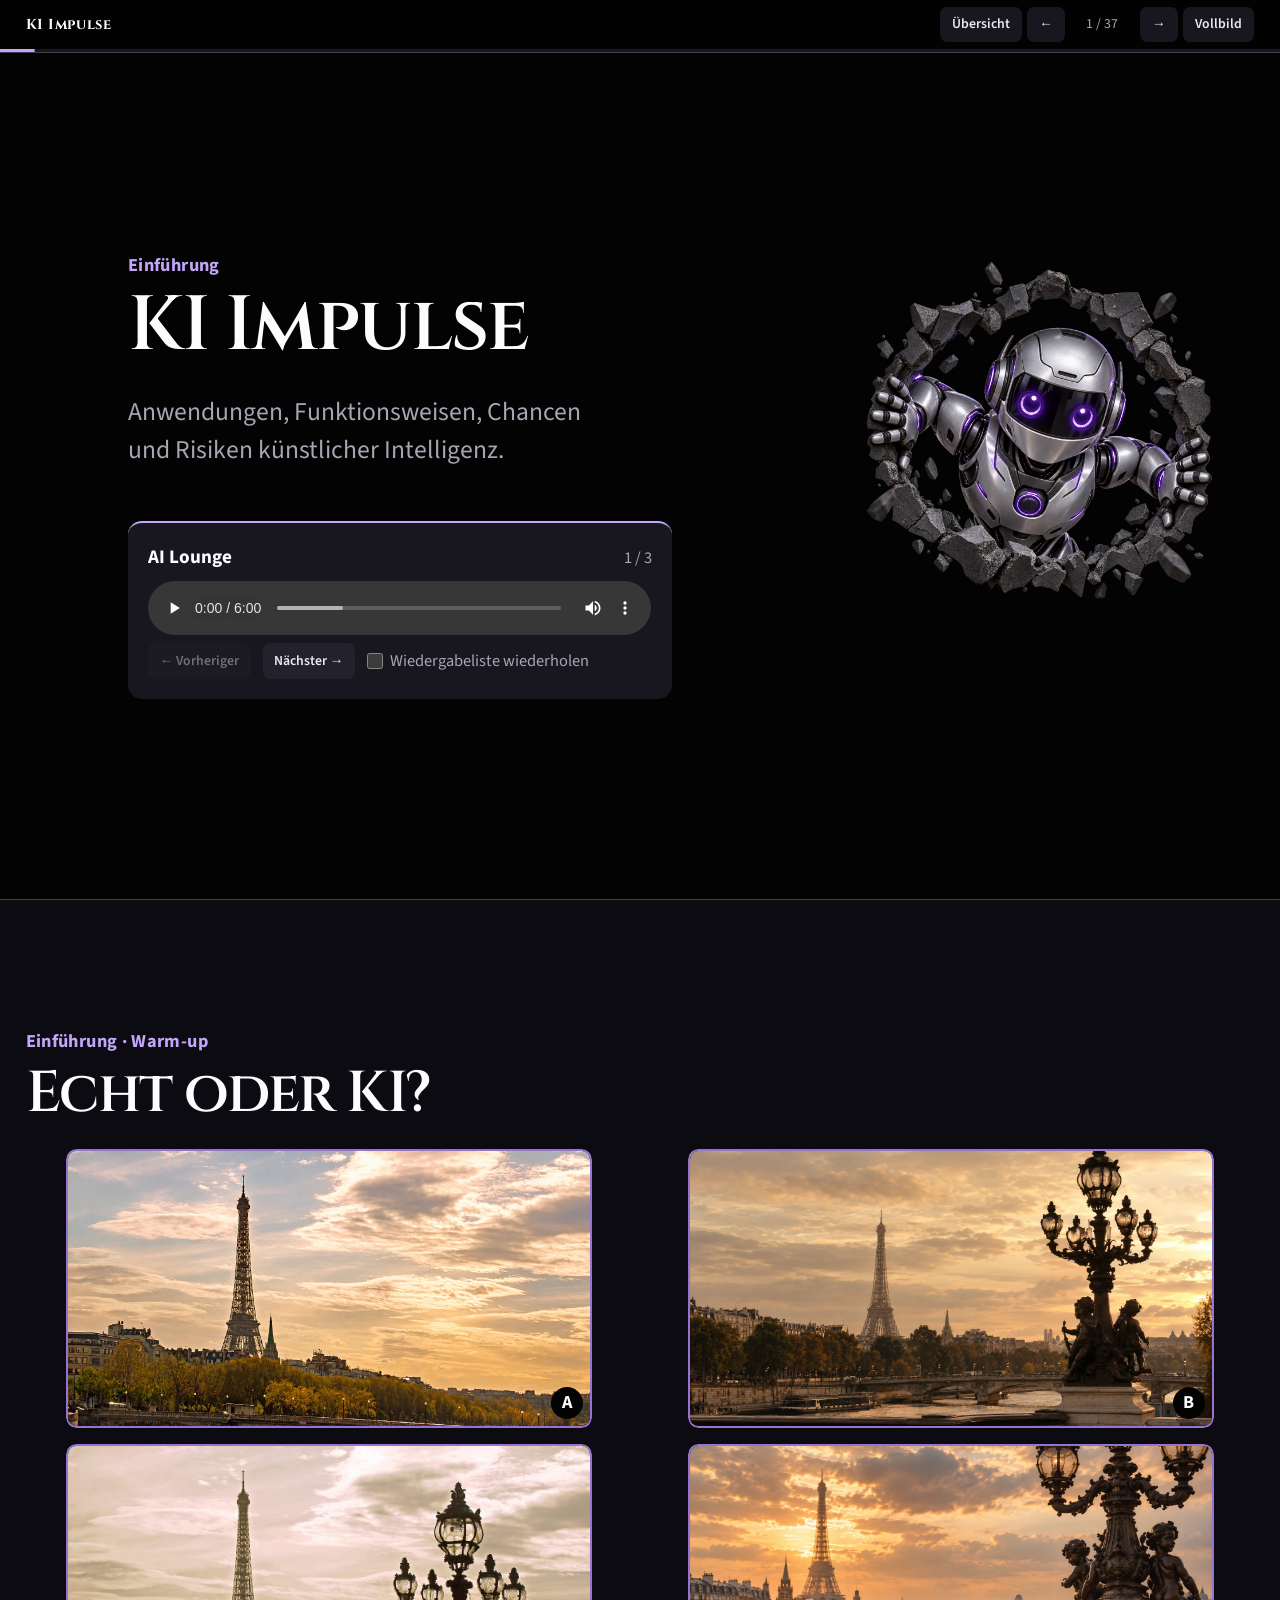
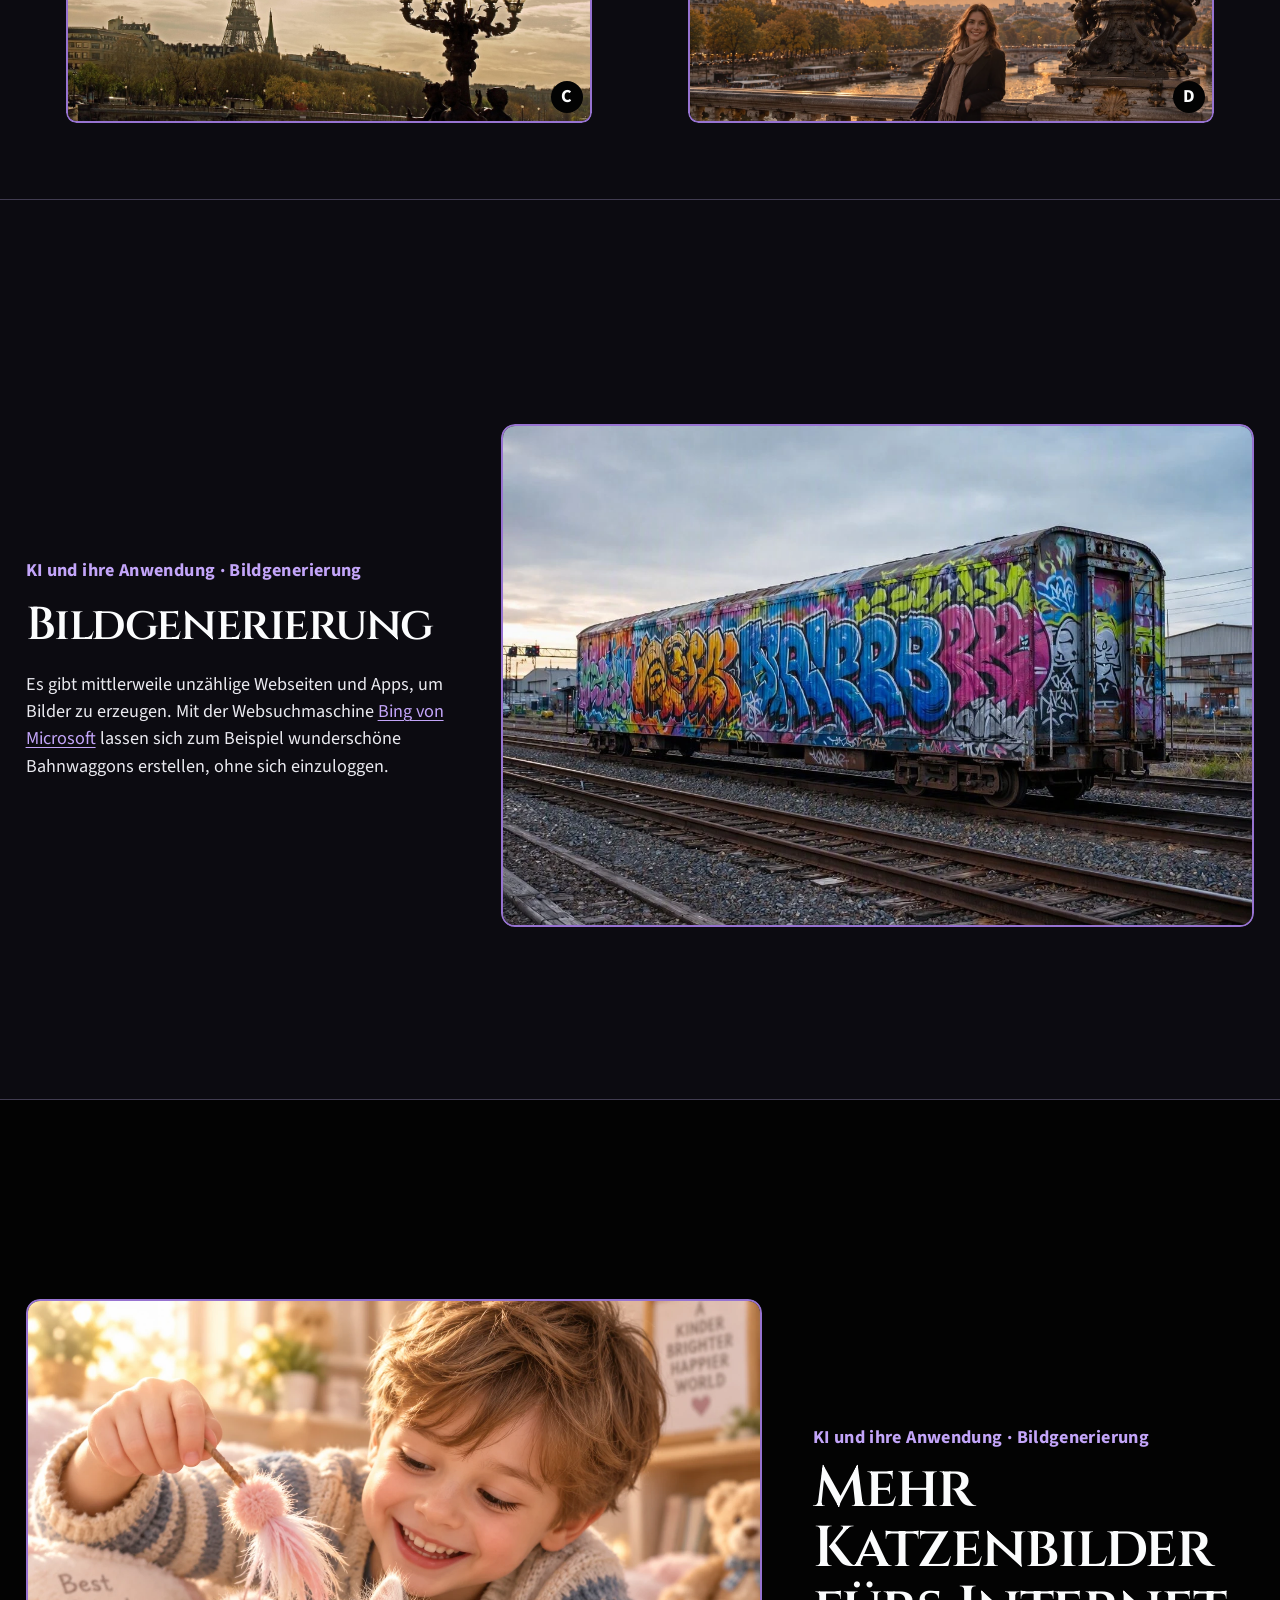
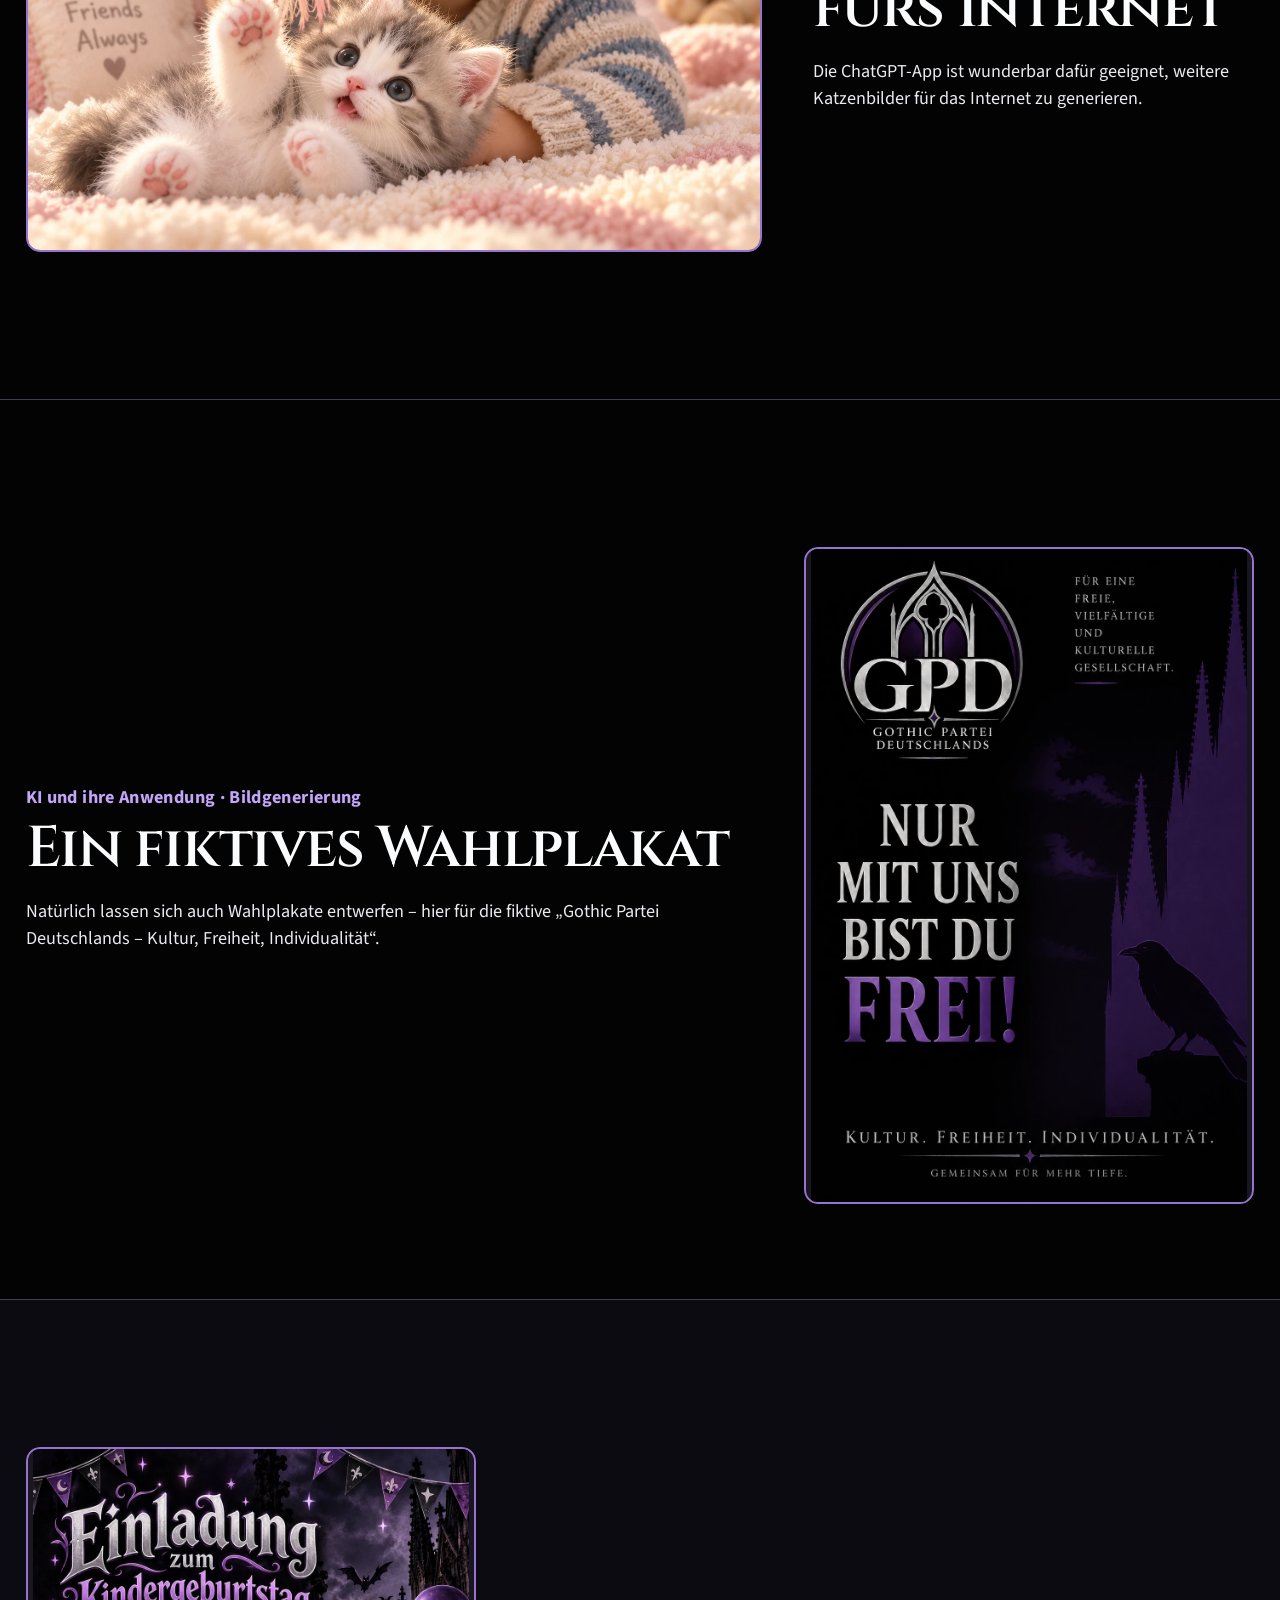
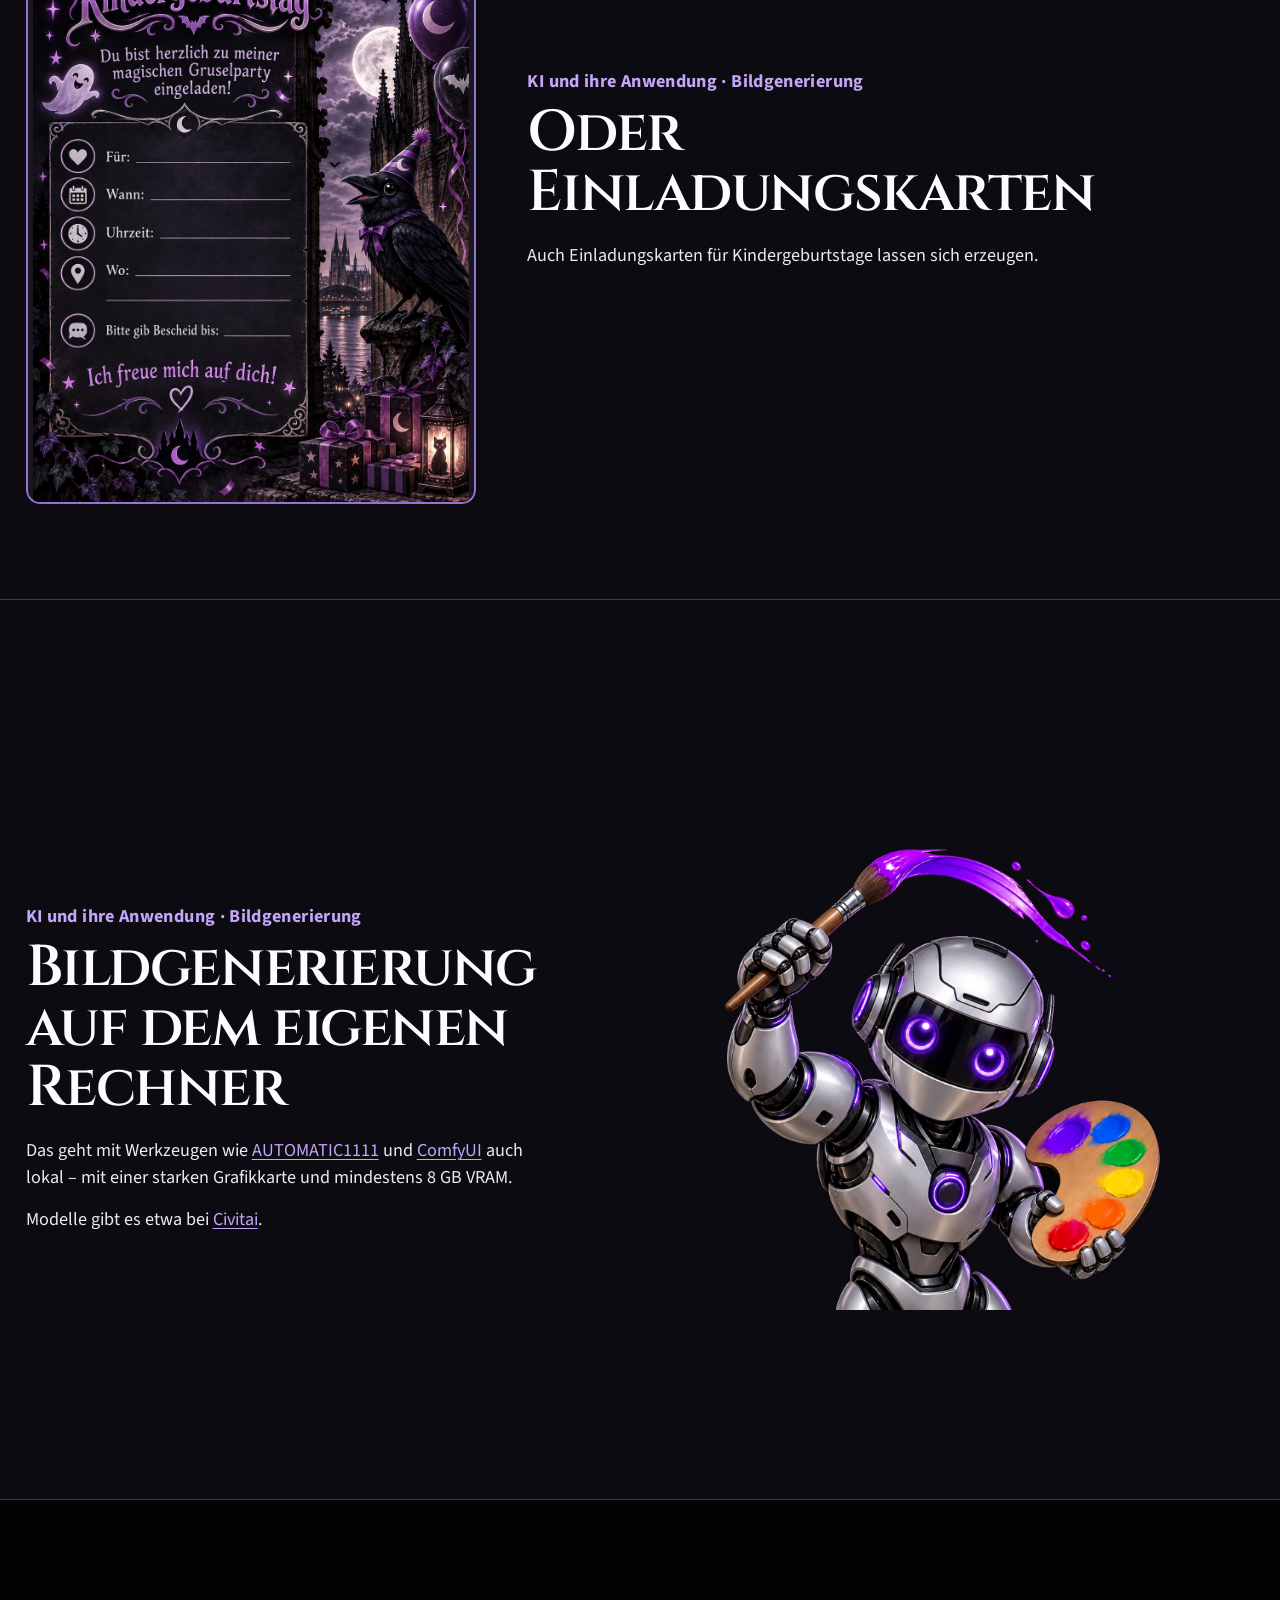
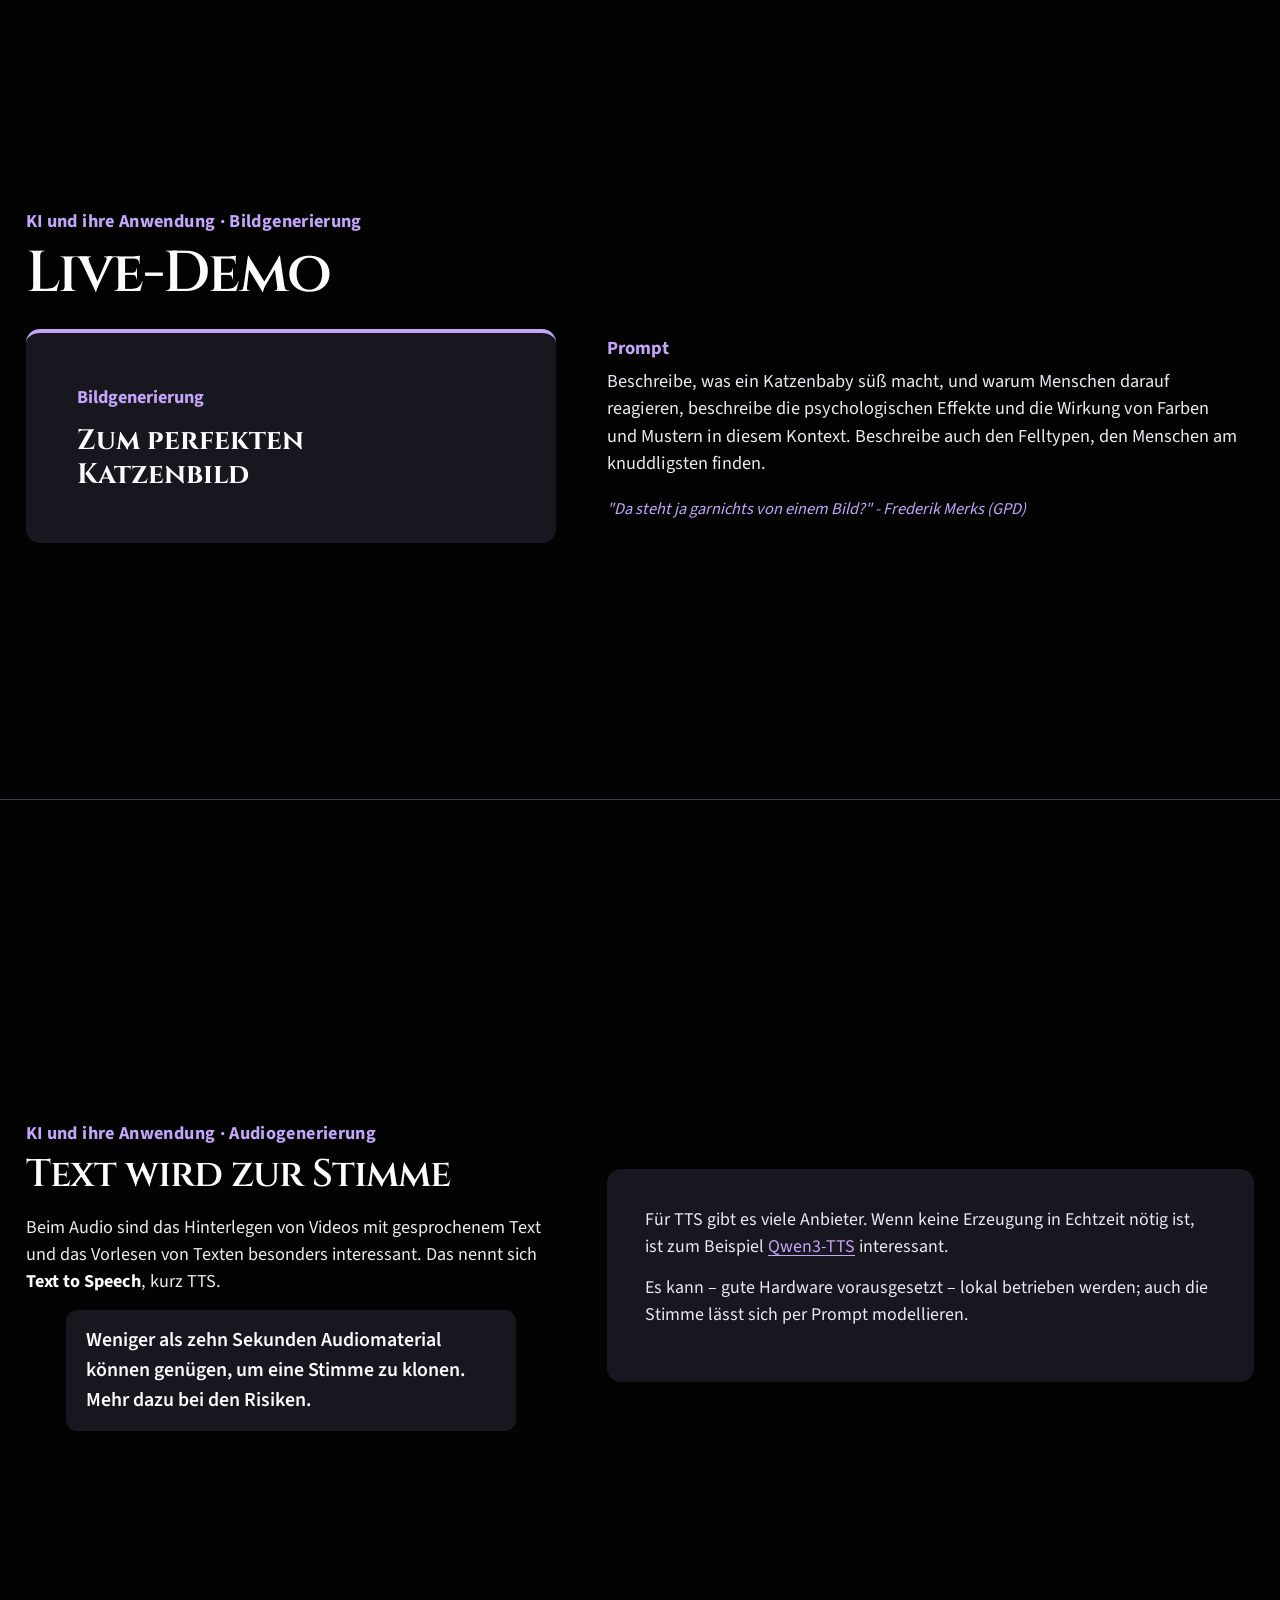
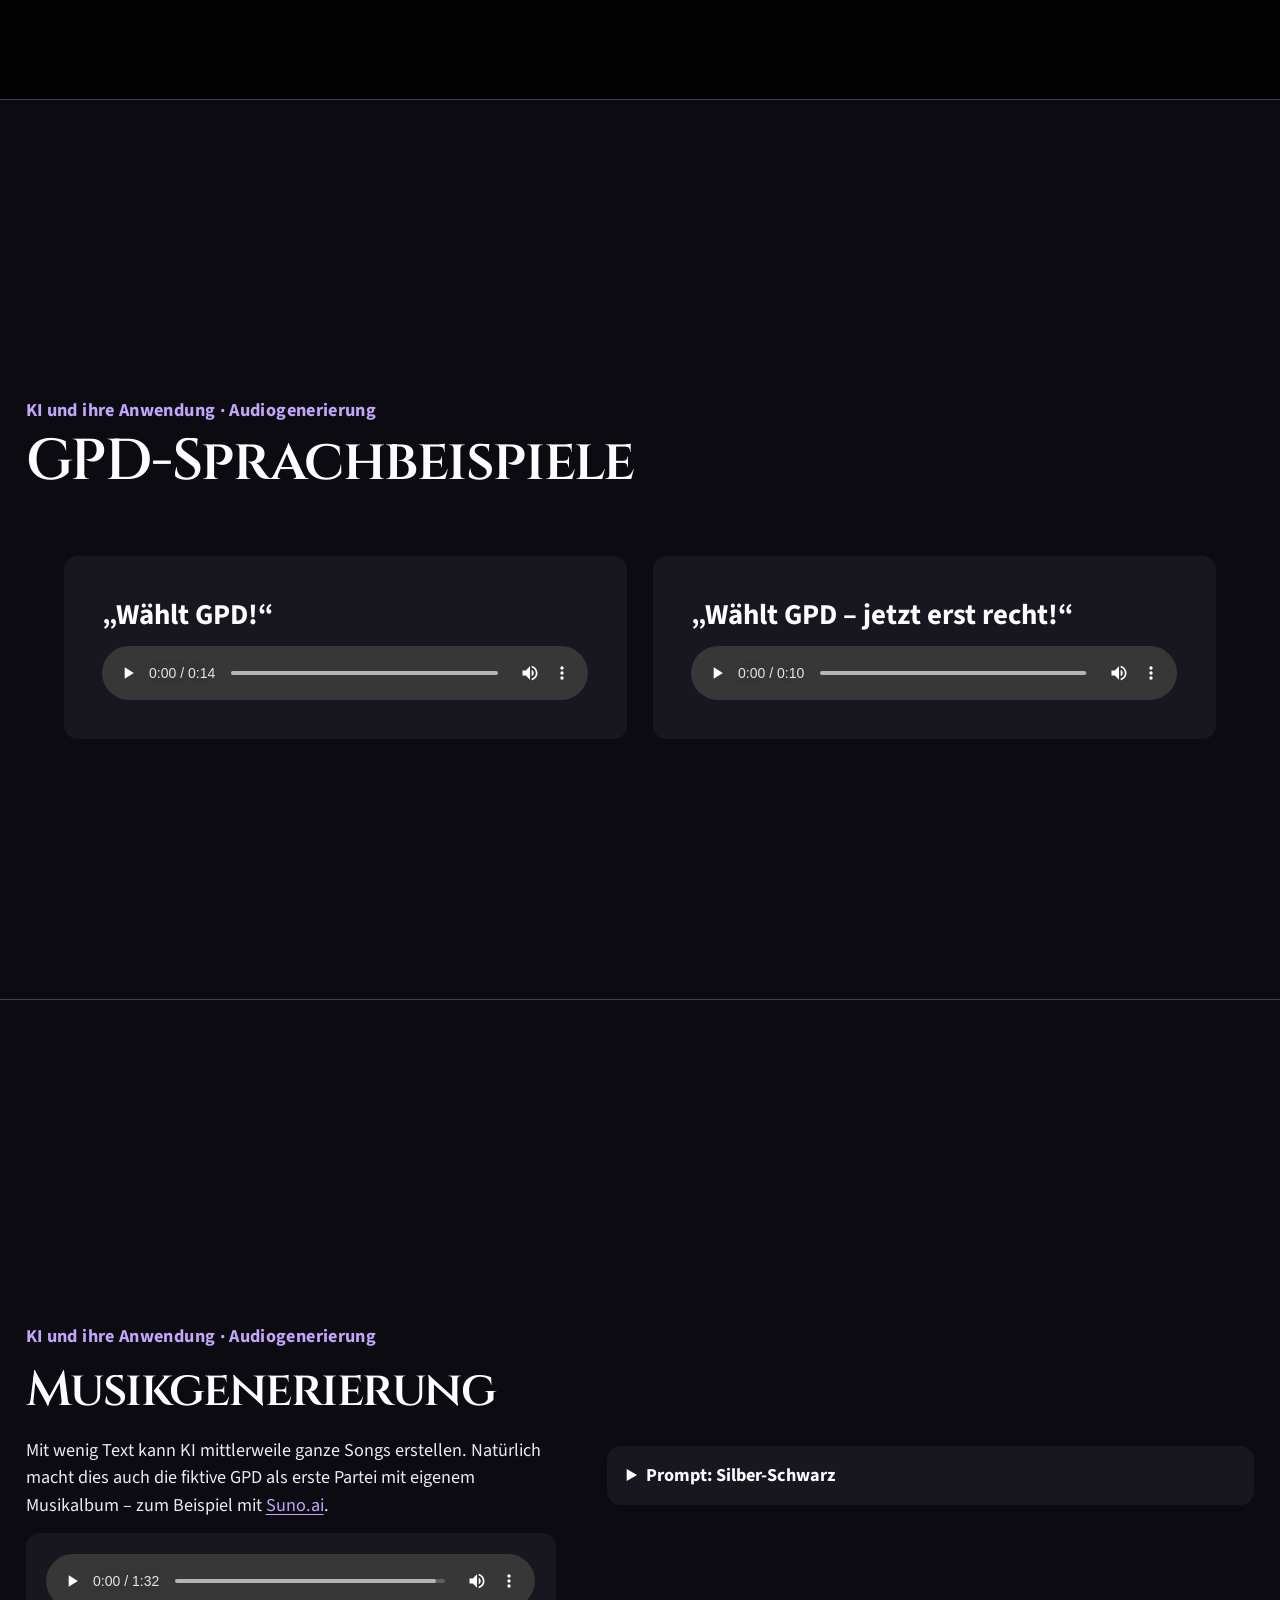
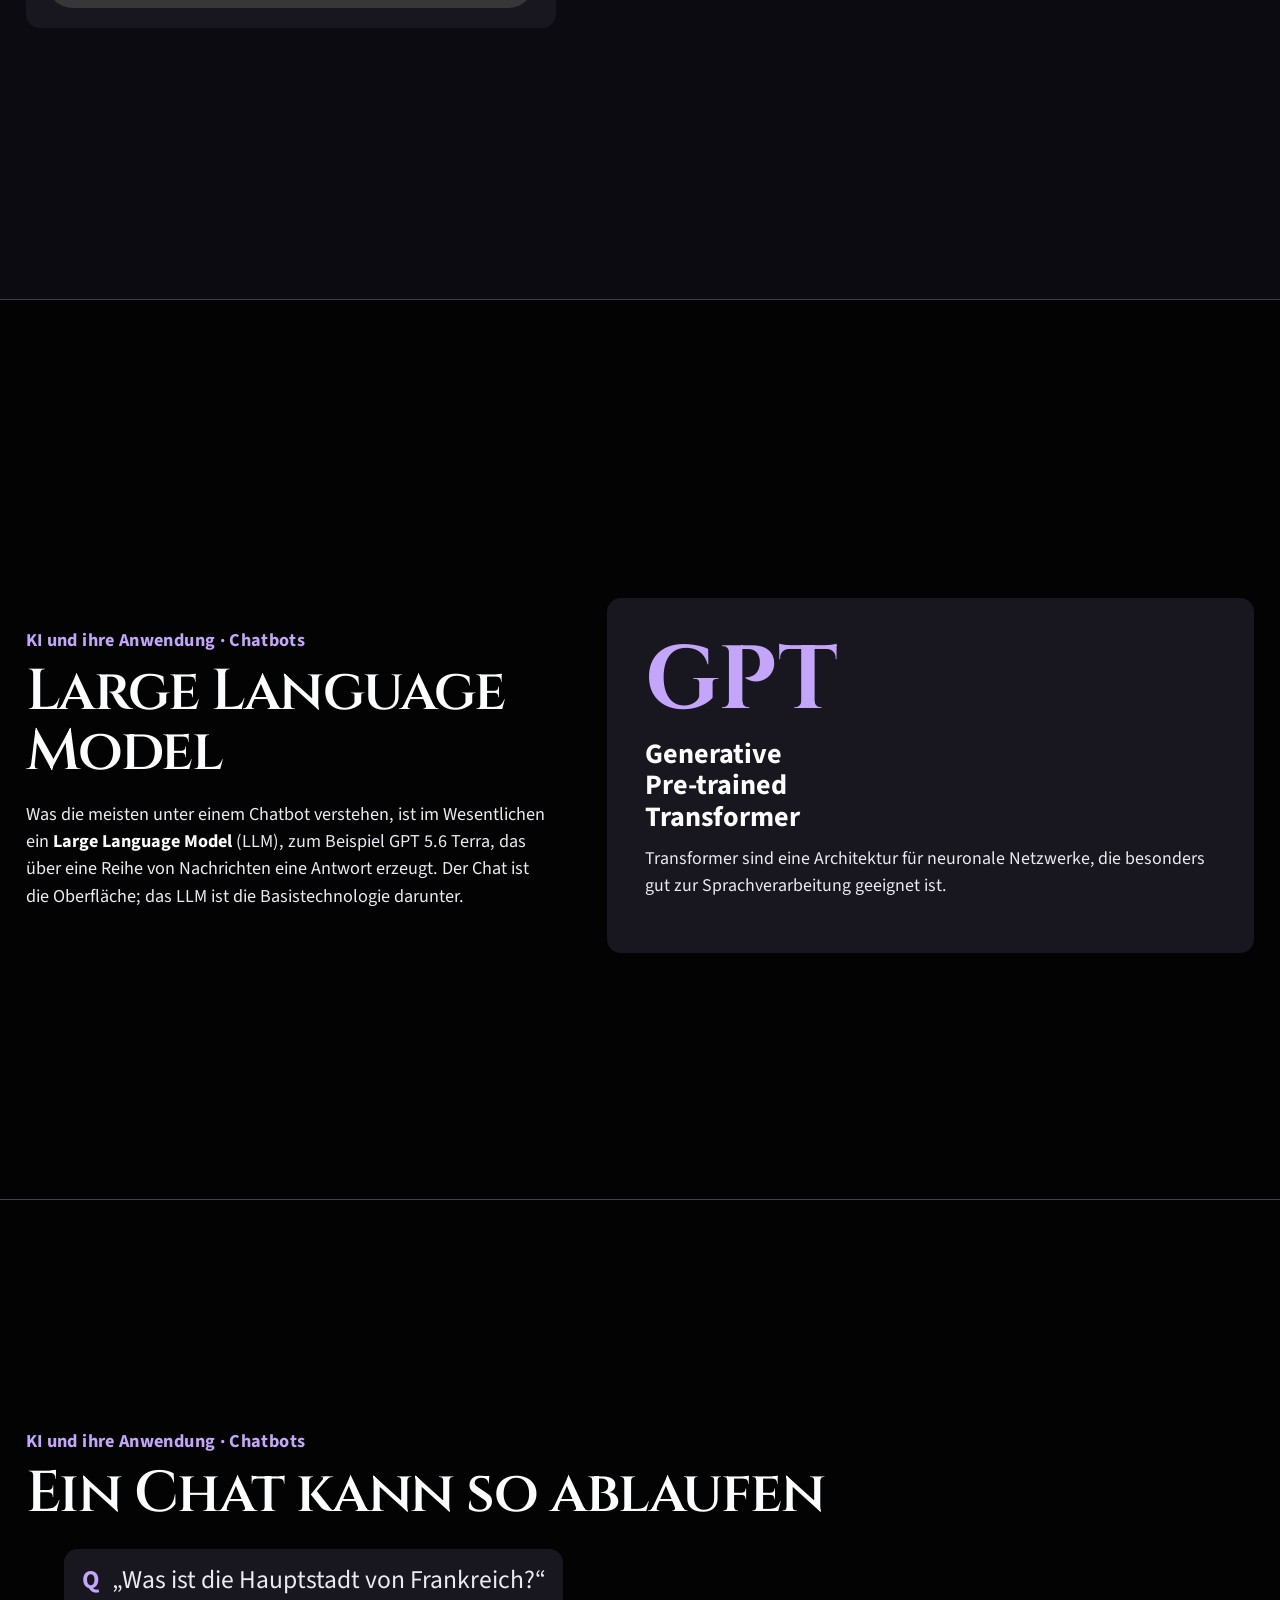
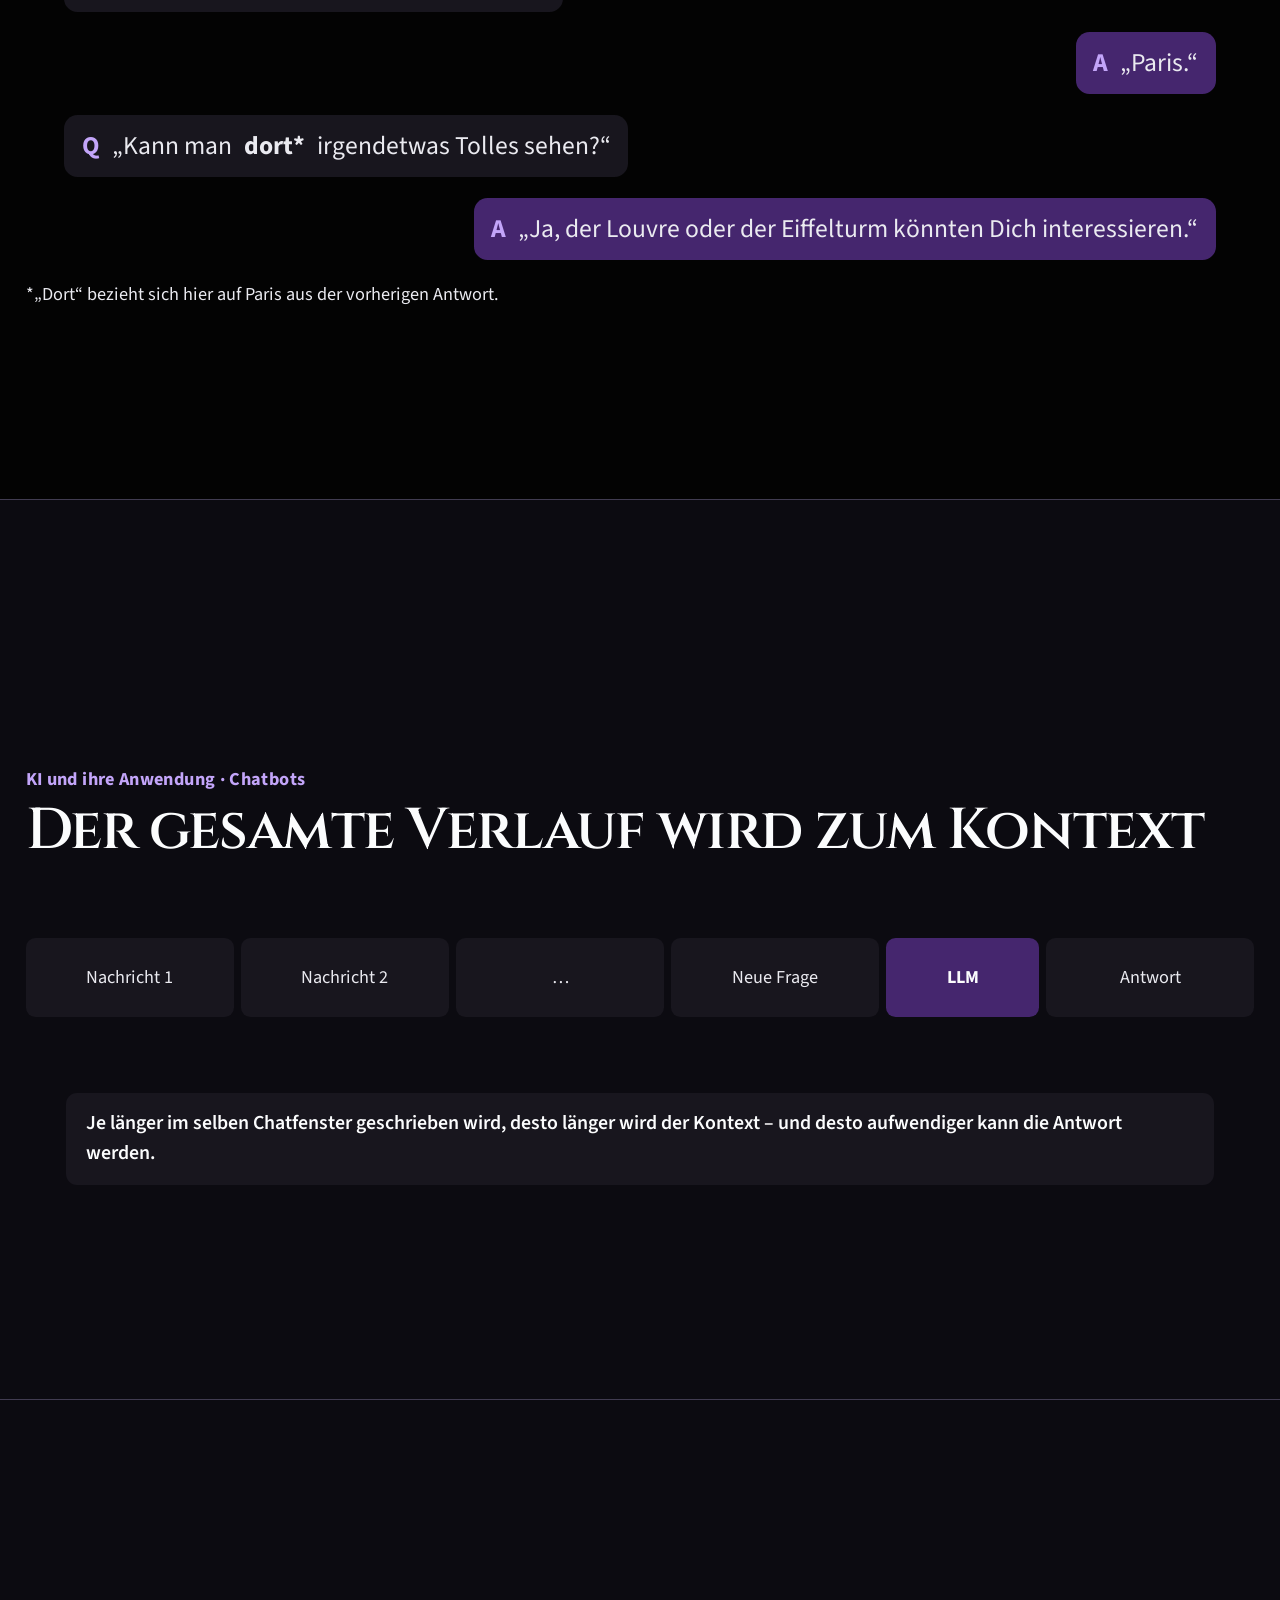
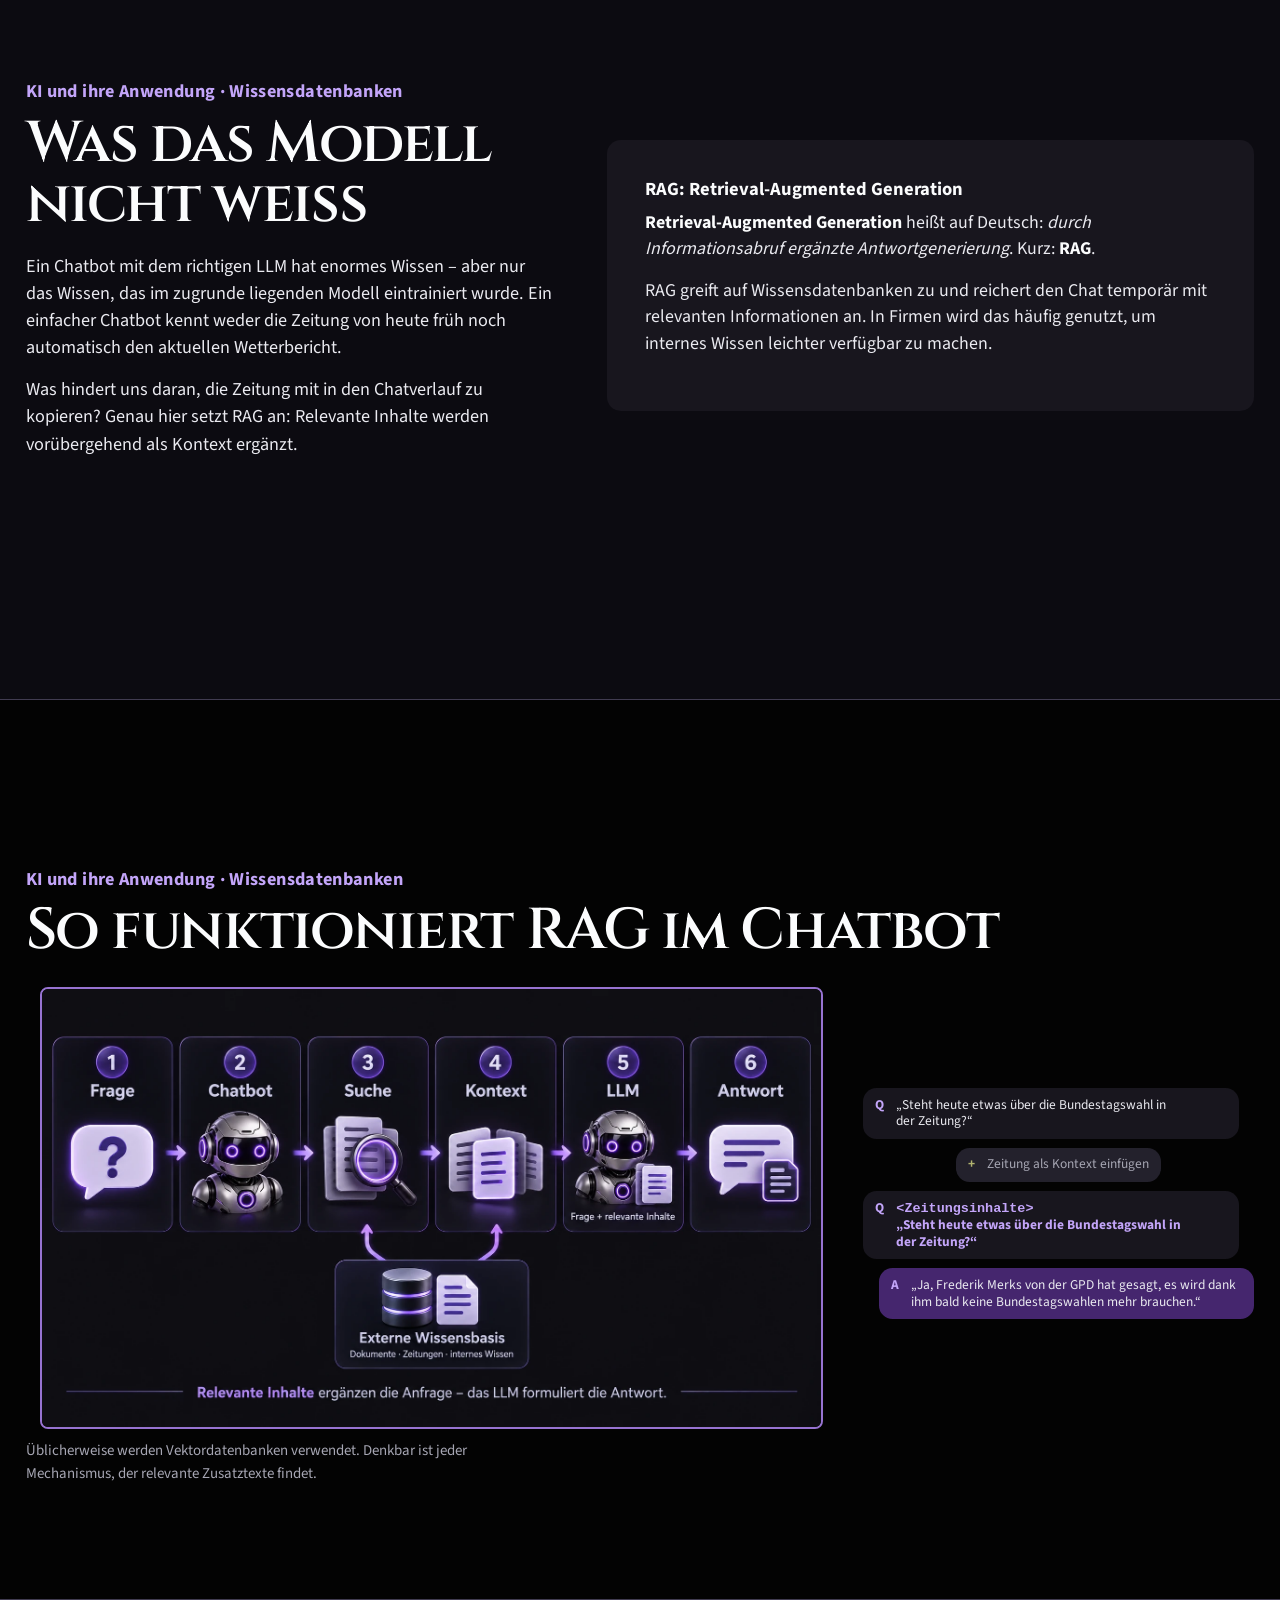
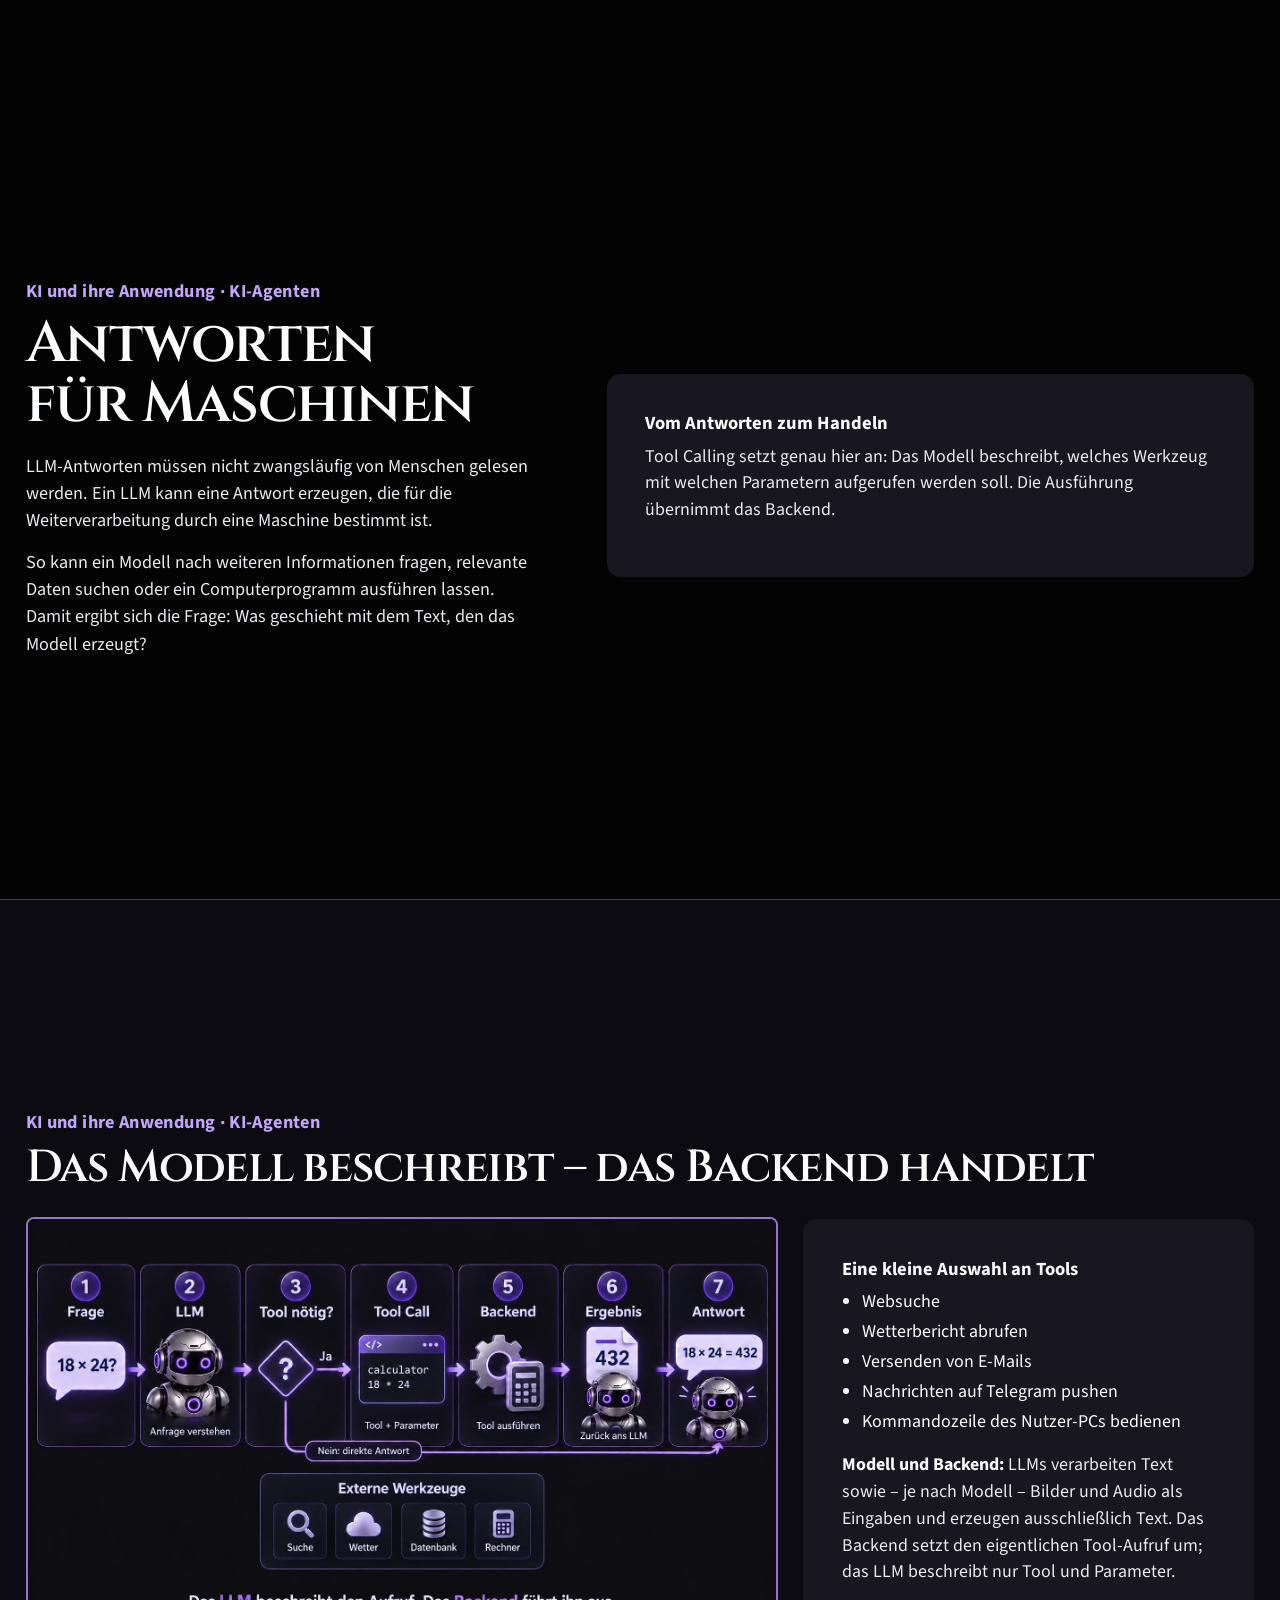
==== commit 8eeac6c5: "fix: size optimizations" ====
--- a/KI Impulse HTML/index.html
+++ b/KI Impulse HTML/index.html
@@ -220,7 +220,7 @@
     </section>
 
     <section class="slide slide--text" id="politik-prompt-und-chance" data-title="Politik: Schreibtischarbeit" tabindex="-1">
-      <div class="slide__content split"><div class="copy"><p class="section-mark">Auswirkungen von KI · Politik · 1/2</p><h2>Schreibtischarbeit unterstützen</h2><p>KI kann Dokumente zusammenfassen, Texte entwerfen und Fragen für Recherchen entwickeln. Die Bibliothek des britischen Unterhauses nennt diese Anwendungen ausdrücklich für die parlamentarische Arbeit.</p><p>Die Chance: komplexe Inhalte schneller zugänglich und verständlicher machen.</p><p class="source">Stand 09.09.2026 · <a href="https://commonslibrary.parliament.uk/research-briefings/cbp-10823/" target="_blank" rel="noreferrer">Quelle: House of Commons Library, 2026</a></p></div><details class="details-panel"><summary>Vollständigen Prompt anzeigen</summary><div class="details-panel__body"><p>Schreibe einen kurzen Artikel von vier Absätzen mit jeweils maximal 64 Worten zum Einfluss künstlicher Intelligenz auf die Arbeit von und in der Politik. Erzeuge auch ein Titelbild in 16:9 (1080p).</p><ol><li>Recherchiere Daten und Fakten; alle Aussagen müssen mit Quellen hinterlegt sein.</li><li>Sprich Chancen und Risiken an und rege zum Nachdenken an.</li><li>Das Auditorium sind an KI und Politik interessierte Menschen bei einem Impulsvortrag.</li></ol></div></details></div>
+      <div class="slide__content split"><div class="copy"><p class="section-mark">Auswirkungen von KI · Politik · 1/2</p><h2><span style="font-size: 85%;">Schreibtischarbeit unterstützen</span></h2><p>KI kann Dokumente zusammenfassen, Texte entwerfen und Fragen für Recherchen entwickeln. Die Bibliothek des britischen Unterhauses nennt diese Anwendungen ausdrücklich für die parlamentarische Arbeit.</p><p>Die Chance: komplexe Inhalte schneller zugänglich und verständlicher machen.</p><p class="source">Stand 09.09.2026 · <a href="https://commonslibrary.parliament.uk/research-briefings/cbp-10823/" target="_blank" rel="noreferrer">Quelle: House of Commons Library, 2026</a></p></div><details class="details-panel"><summary>Vollständigen Prompt anzeigen</summary><div class="details-panel__body"><p>Schreibe einen kurzen Artikel von vier Absätzen mit jeweils maximal 64 Worten zum Einfluss künstlicher Intelligenz auf die Arbeit von und in der Politik. Erzeuge auch ein Titelbild in 16:9 (1080p).</p><ol><li>Recherchiere Daten und Fakten; alle Aussagen müssen mit Quellen hinterlegt sein.</li><li>Sprich Chancen und Risiken an und rege zum Nachdenken an.</li><li>Das Auditorium sind an KI und Politik interessierte Menschen bei einem Impulsvortrag.</li></ol></div></details></div>
     </section>
 
     <section class="slide slide--risk" id="politik-chancen-risiken-verantwortung" data-title="Politik: Consult, Risiken, Verantwortung" tabindex="-1">
@@ -232,7 +232,7 @@
     </section>
 
     <section class="slide slide--quote" id="abschlussfrage" data-title="Abschlussfrage" tabindex="-1">
-      <div class="slide__content quote-composition"><p class="section-mark">Abschlussfrage</p><p>„Wenn KI eines Tages mächtiger ist als wir: Was entscheidet darüber, ob sie Wohlstand für alle schafft oder die Menschheit als Hindernis für eine bessere Welt betrachtet?“</p><footer><span>- </span><span style="color:#0077DD;">GPT-6 Astra</span></footer></div>
+      <div class="slide__content quote-composition"><span style="font-size: 133%"><p class="section-mark">Abschlussfrage</p><p>„Wenn KI eines Tages mächtiger ist als wir: Was entscheidet darüber, ob sie Wohlstand für alle schafft oder die Menschheit als Hindernis für eine bessere Welt betrachtet?“</span></p><footer><span>- </span><span style="color:#0077DD;">GPT-6 Astra</span></footer></div>
     </section>
 
     <section class="slide slide--fullbleed" id="domino-ausklang" data-title="Freier Teil" tabindex="-1">
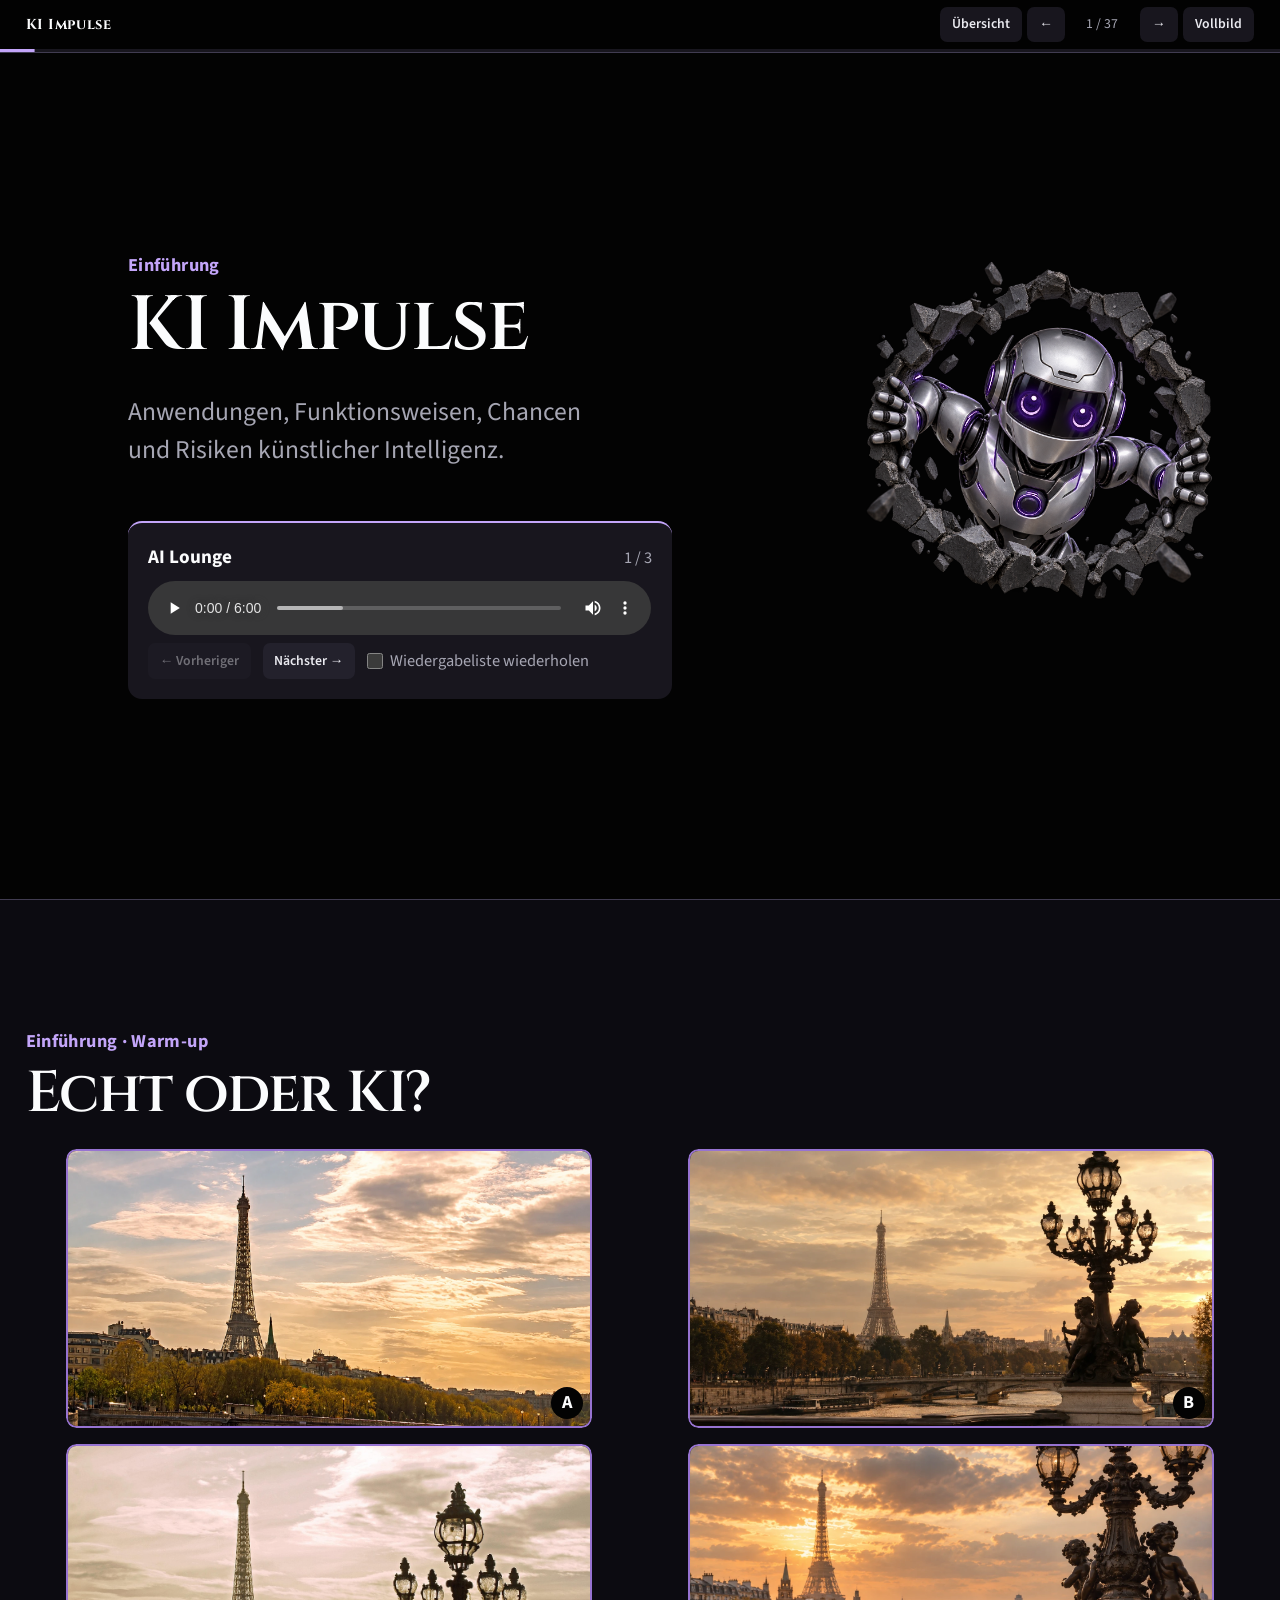
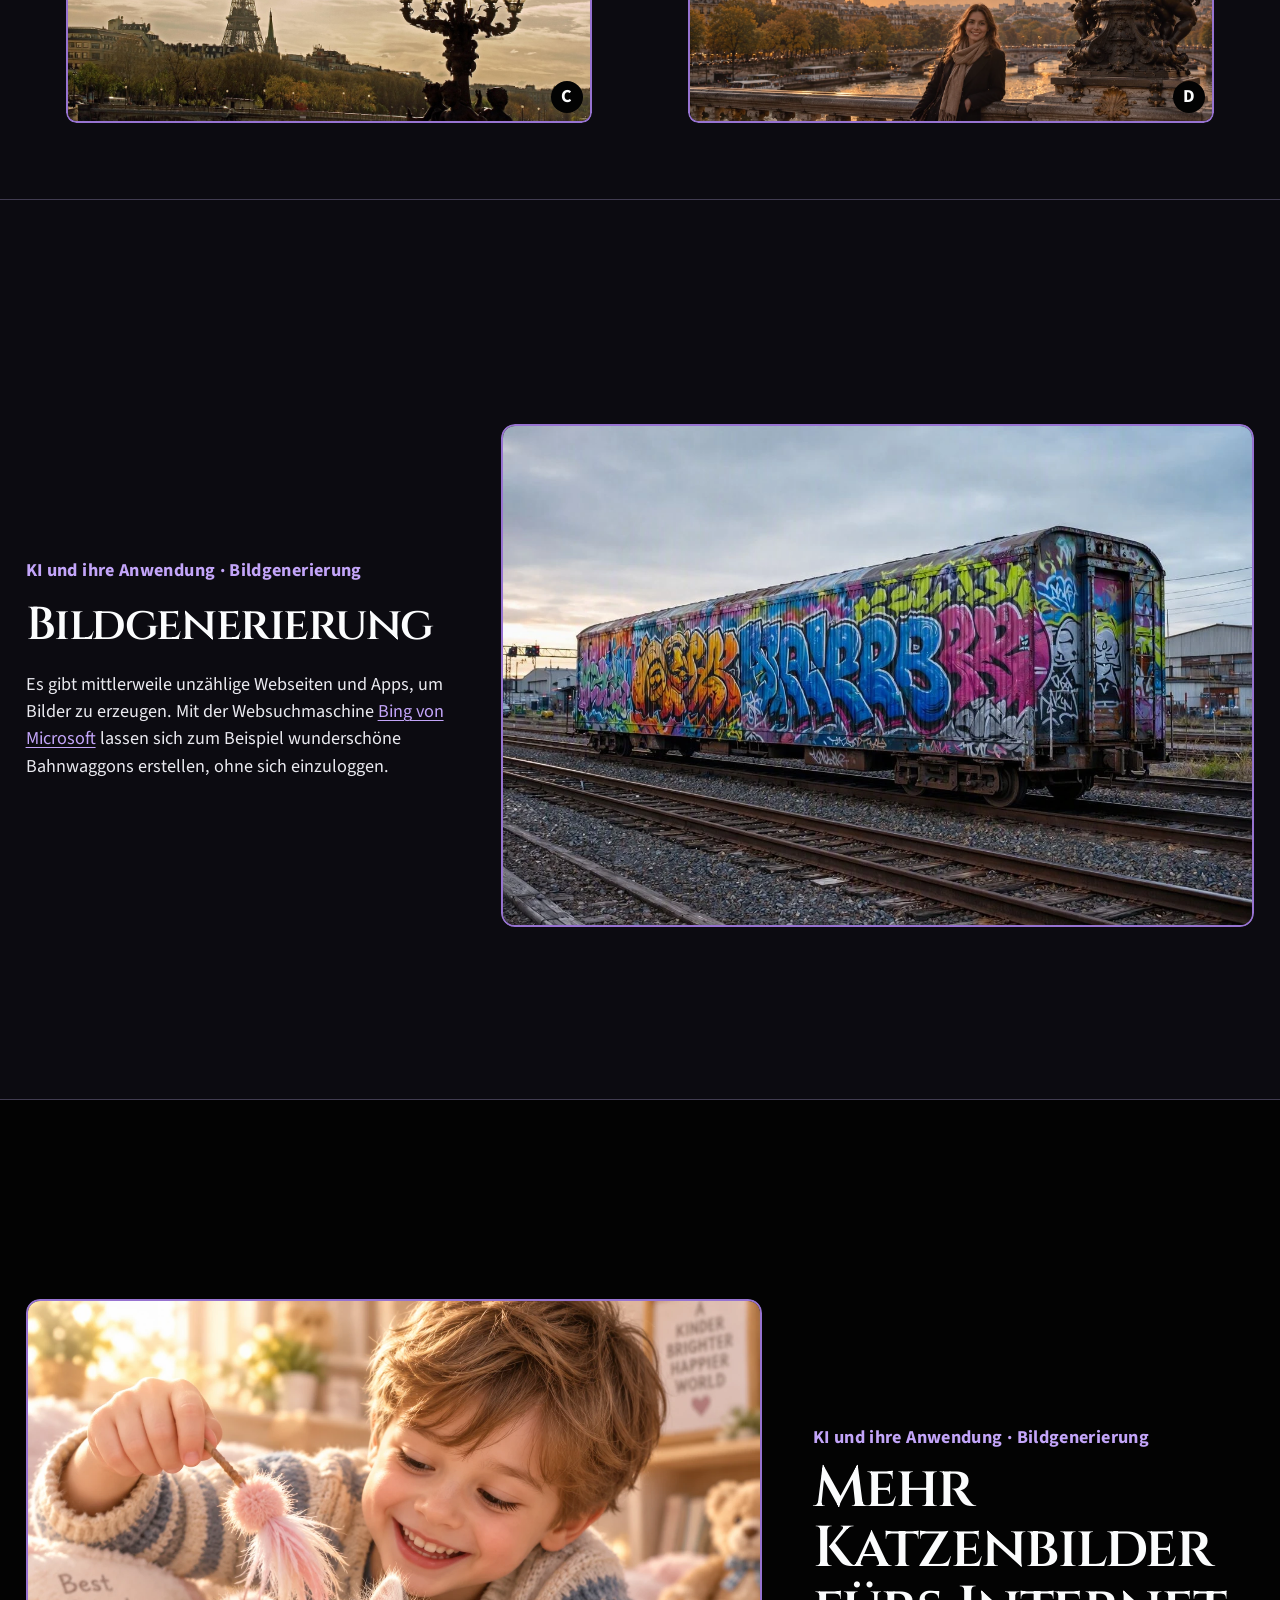
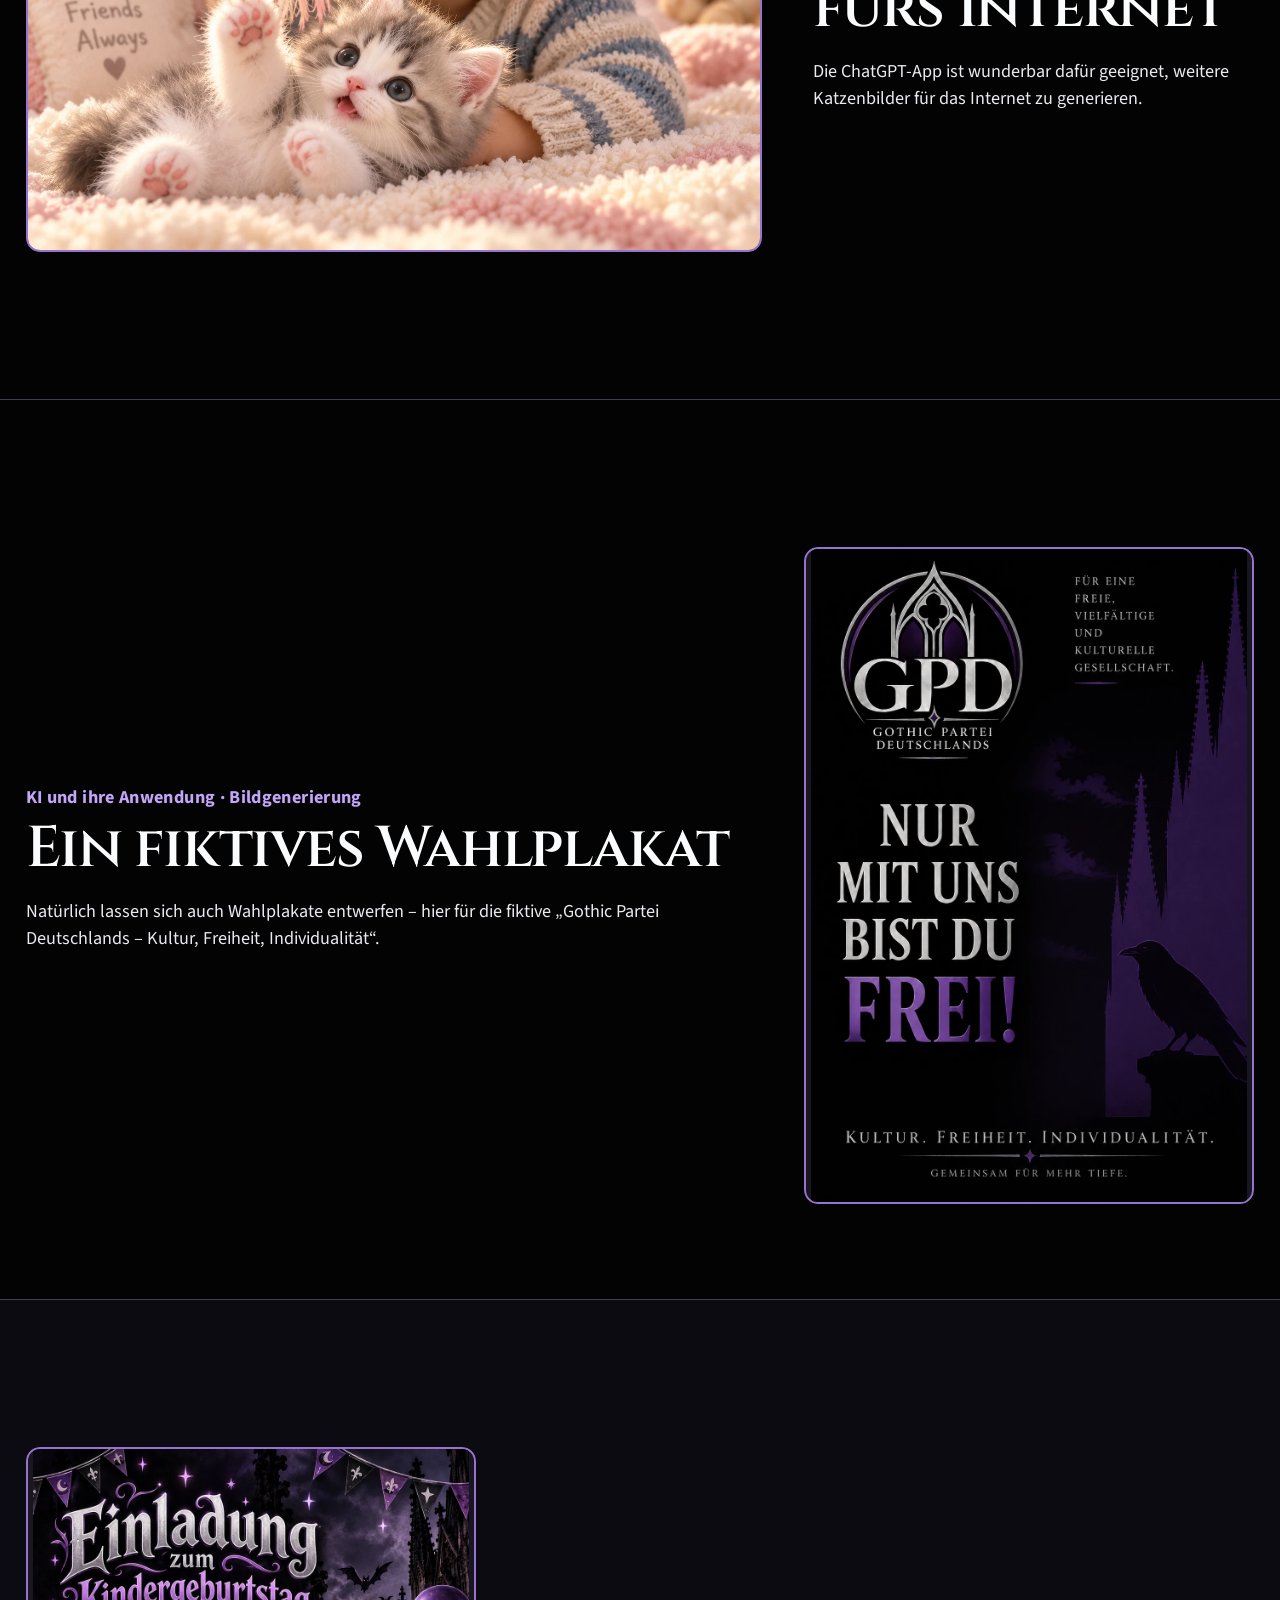
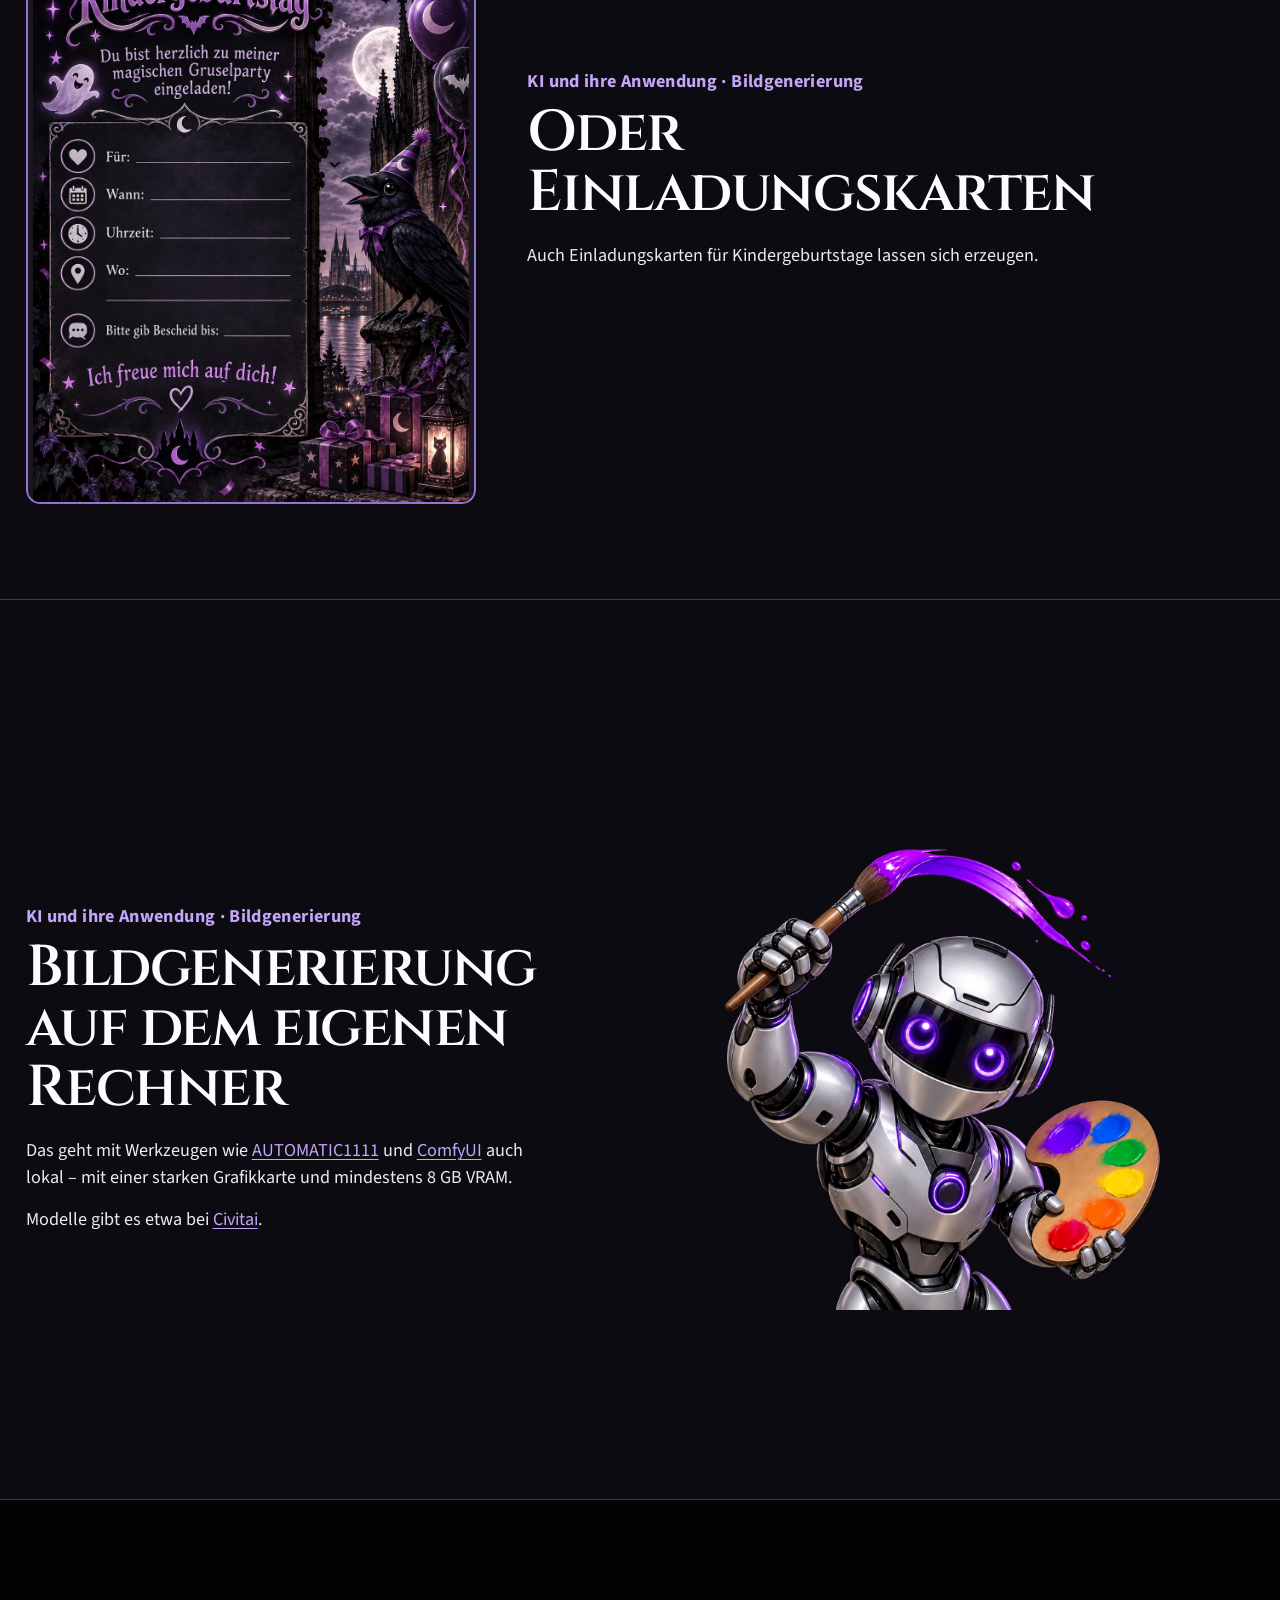
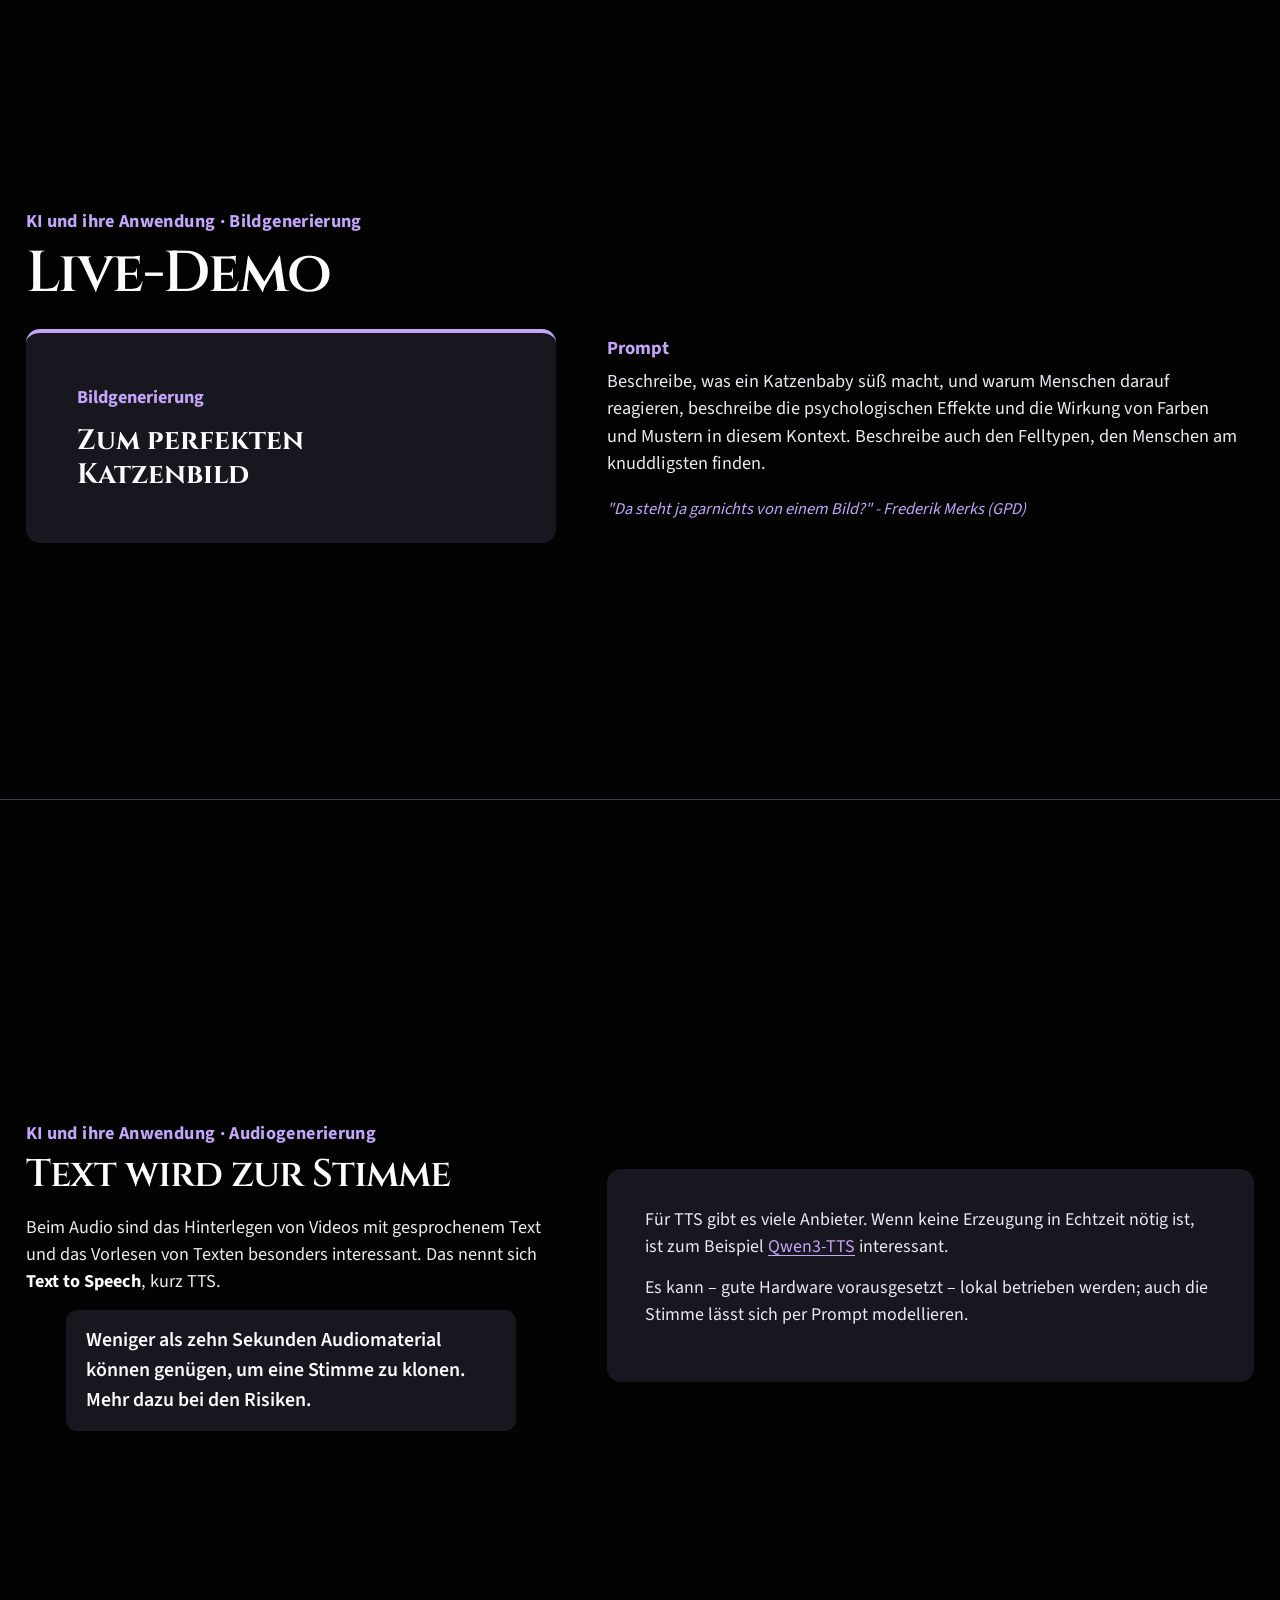
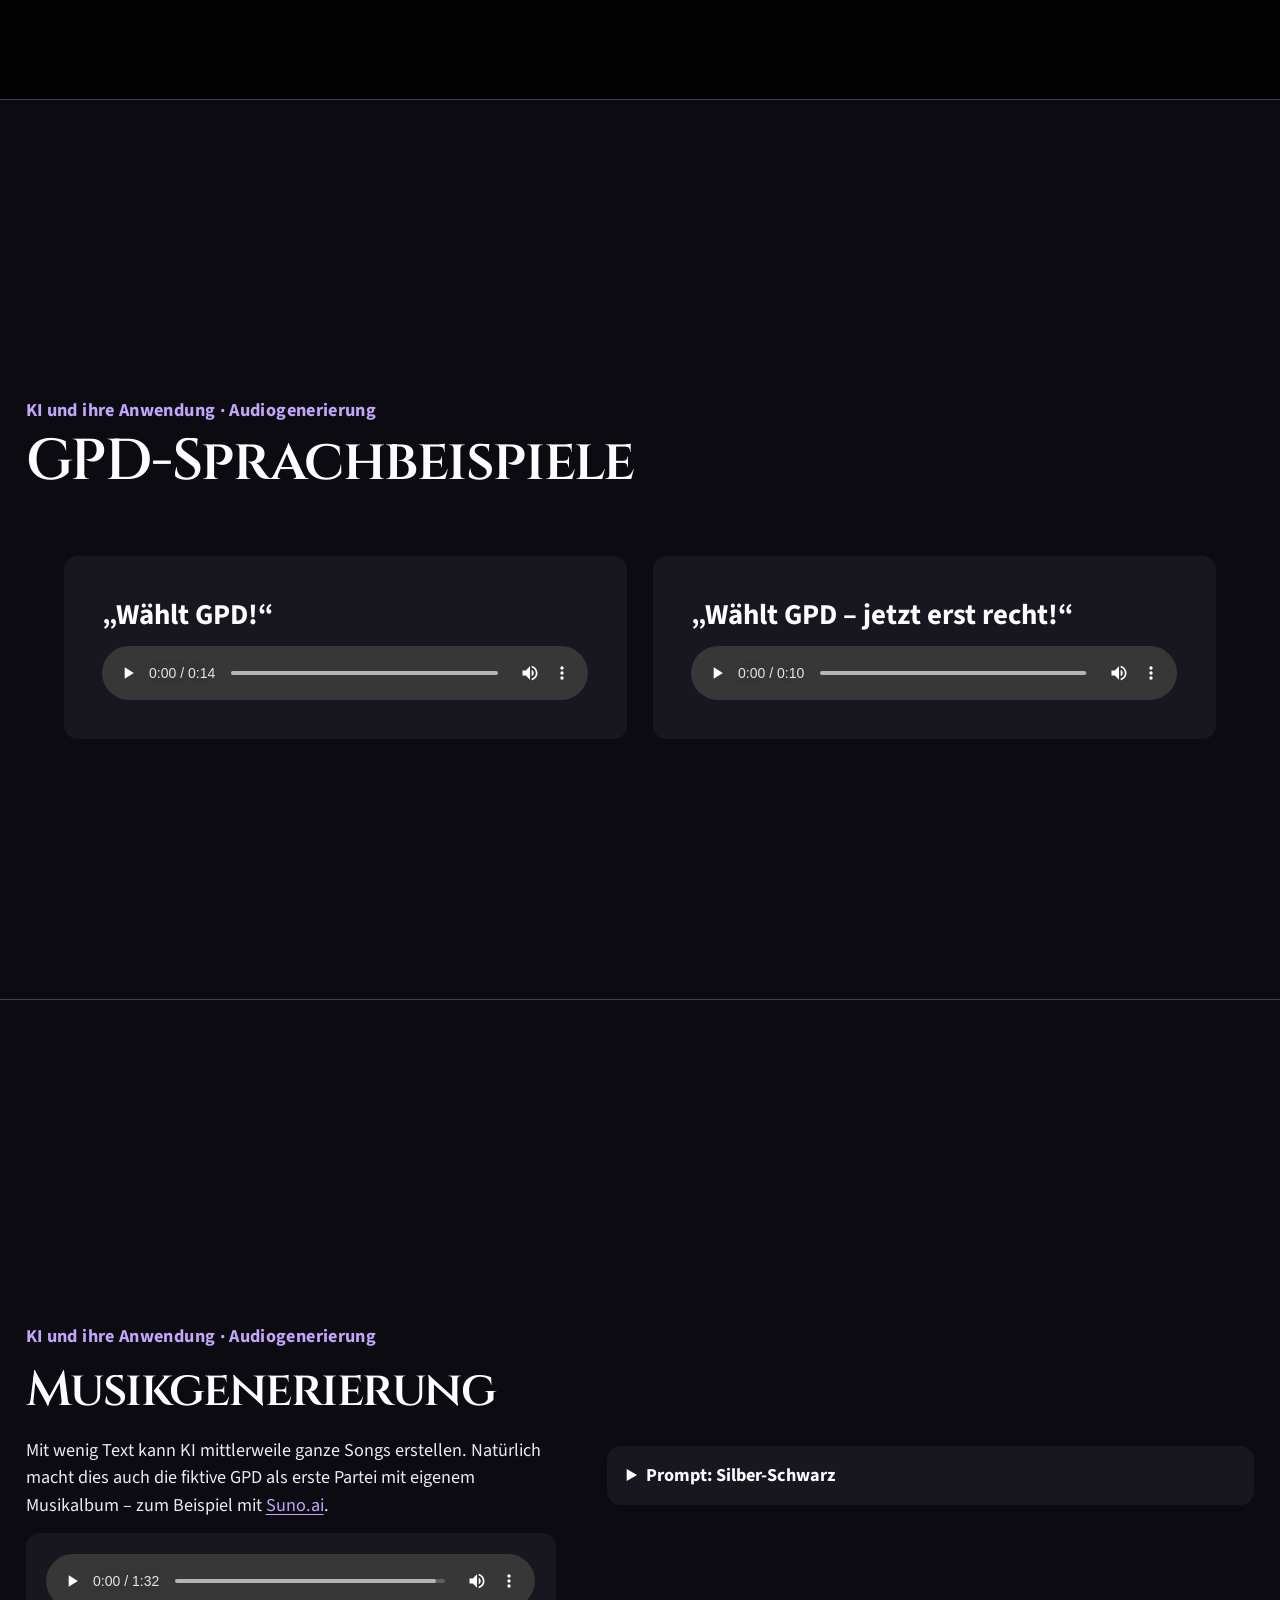
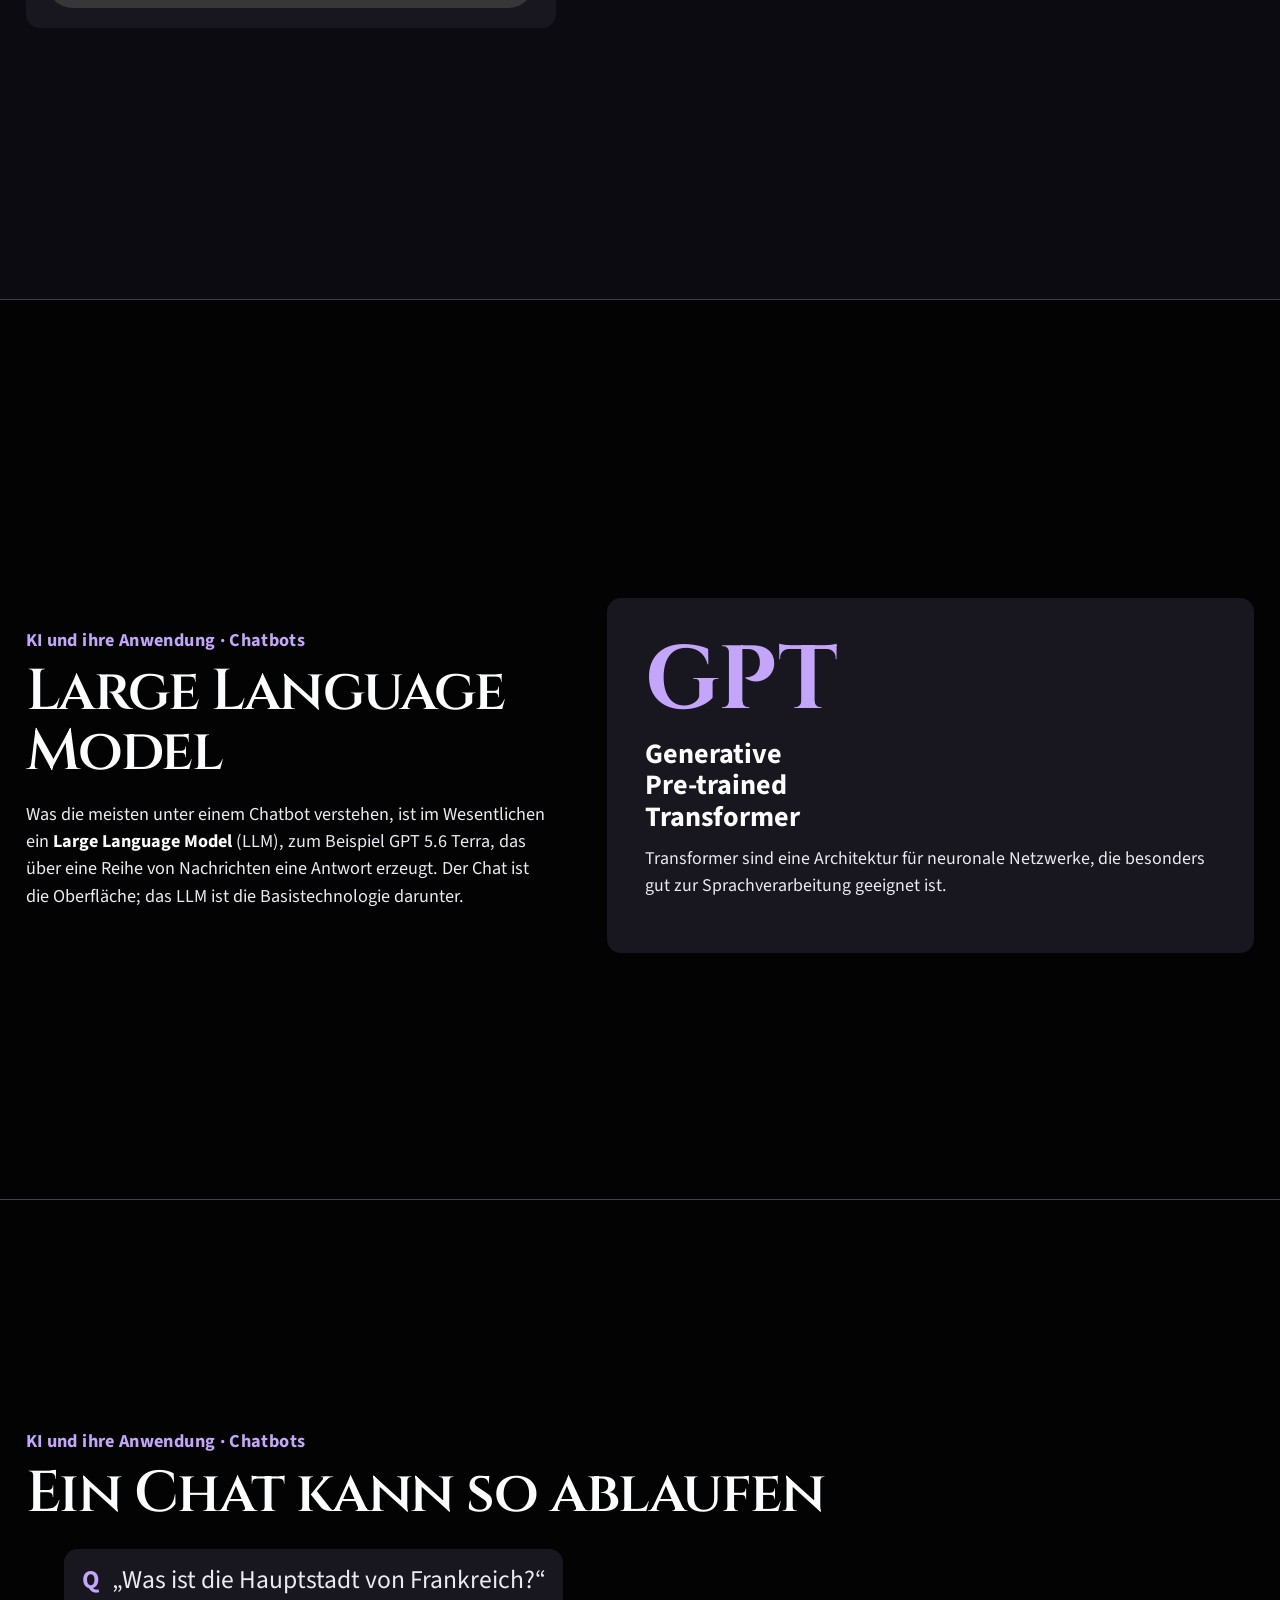
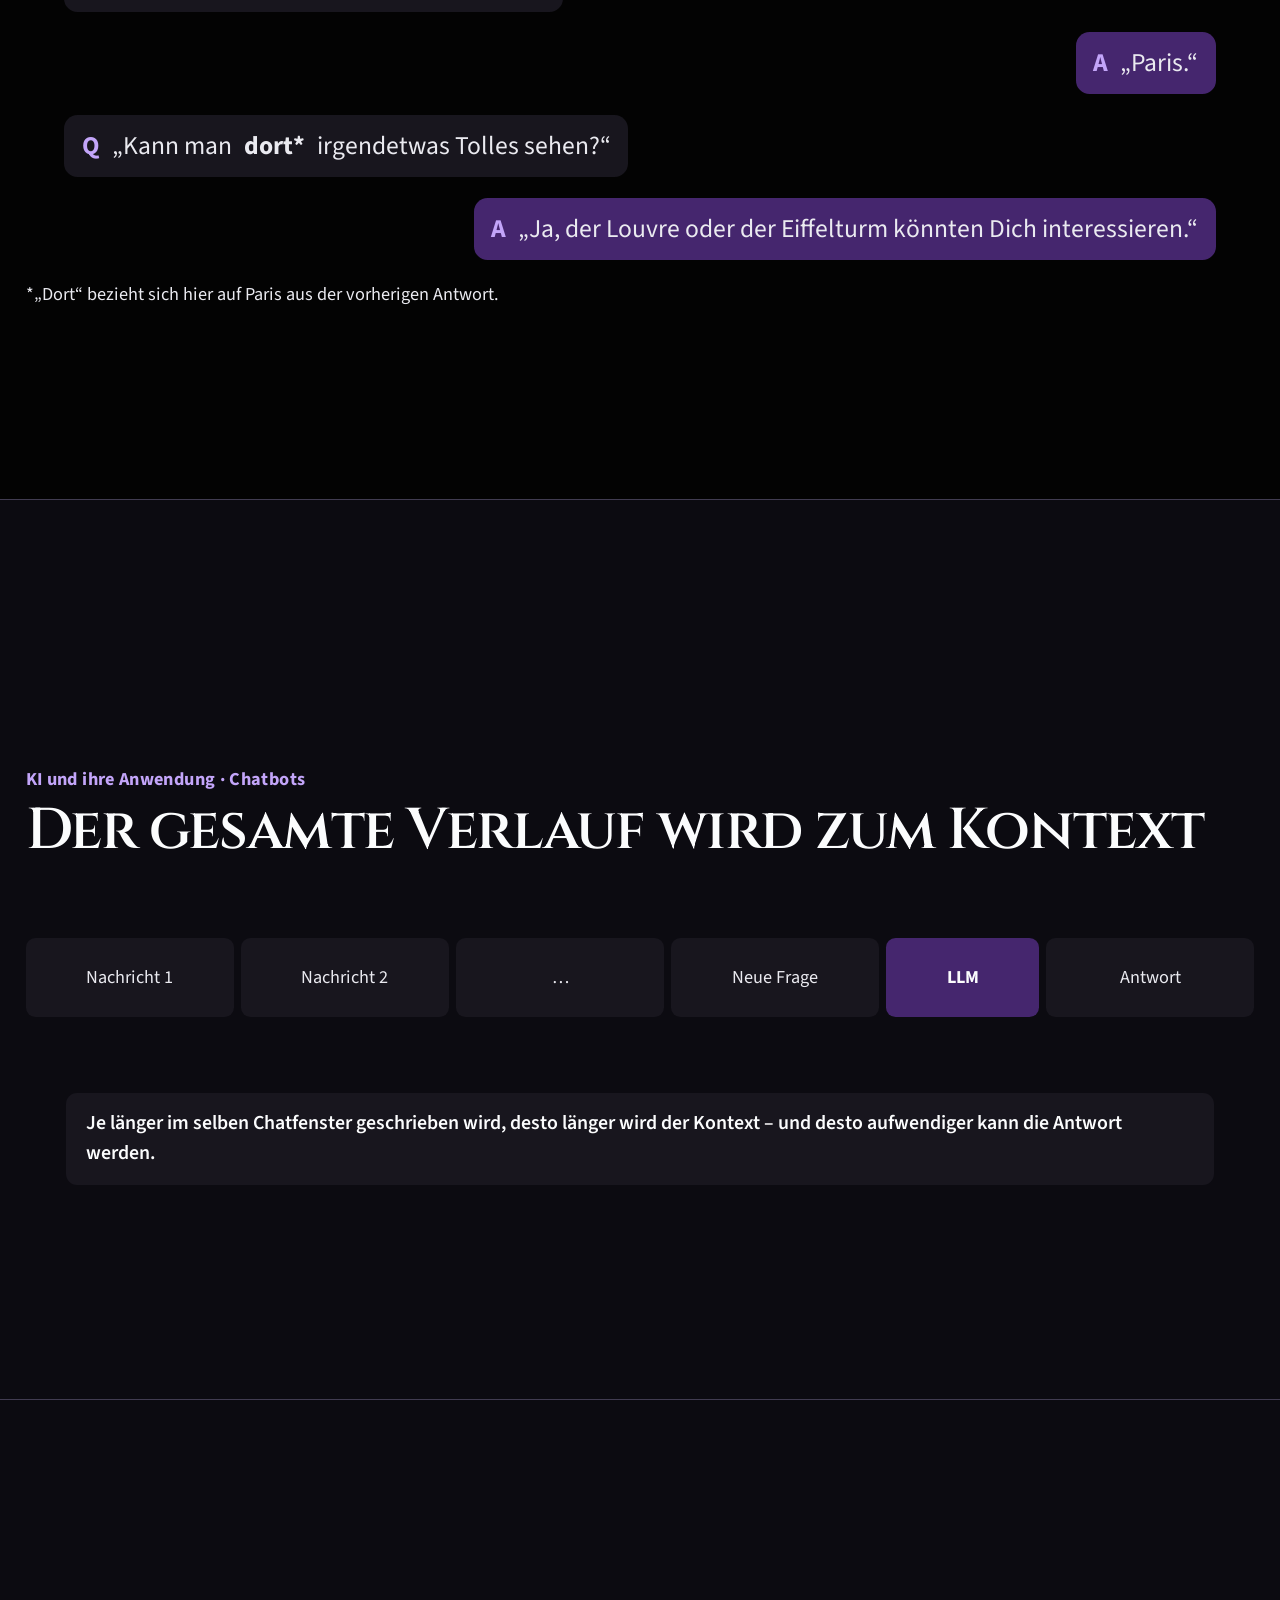
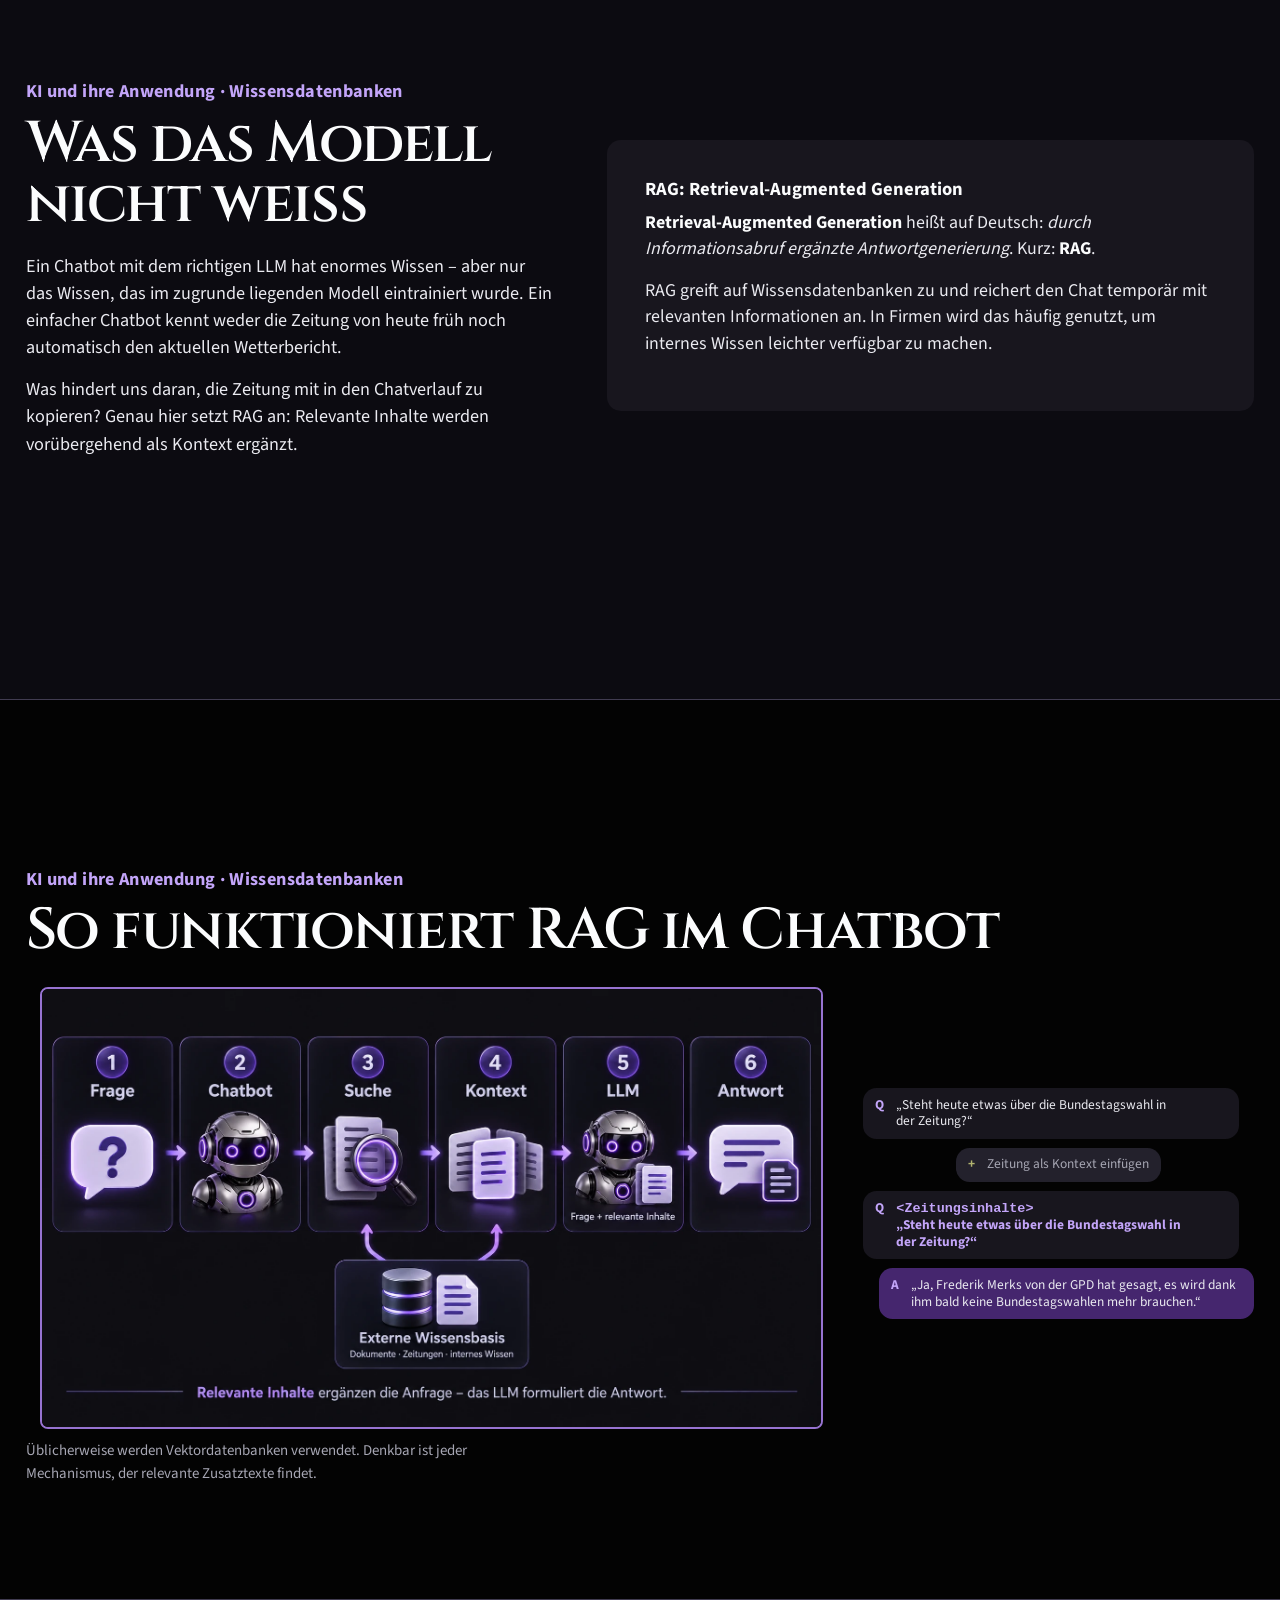
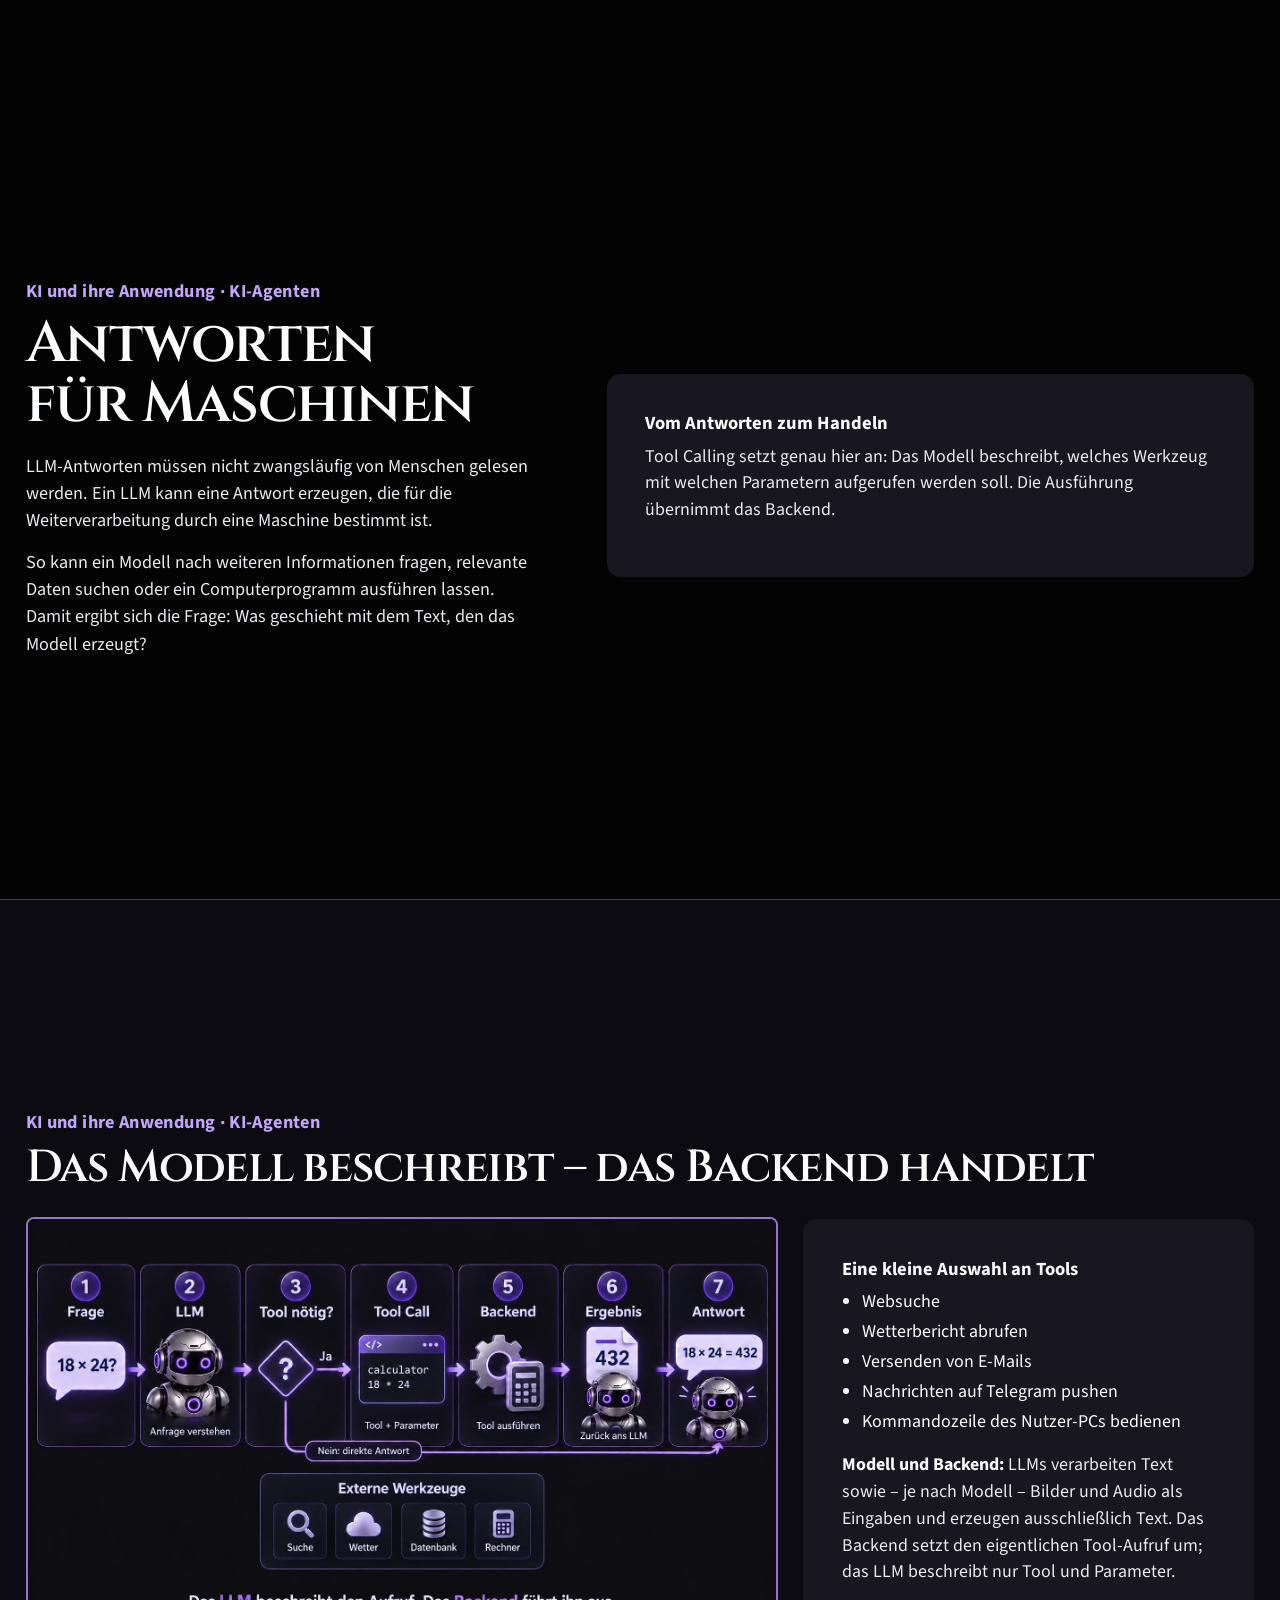
==== commit c08682ec: "style: center and enlarge discussion headline" ====
--- a/KI Impulse HTML/index.html
+++ b/KI Impulse HTML/index.html
@@ -228,7 +228,7 @@
     </section>
 
     <section class="slide slide--discussion slide--discussion-combined" id="diskussion" data-title="Diskussion: Chancen &amp; Risiken" tabindex="-1">
-      <div class="slide__content"><header class="slide__header"><p class="section-mark">Diskussion: Chancen &amp; Risiken</p><h2>Fragen für das Gespräch</h2></header><p class="discussion-intro"><b>Einstieg:</b> Was passiert, wenn Neffe Thomas anruft – an dessen Namen Du Dich nicht erinnern kannst?</p><div class="discussion-grid"><section aria-labelledby="diskussion-alltag"><h3 id="diskussion-alltag">Alltag, Arbeit, Teilhabe</h3><ul class="question-list"><li>Welche Alltagsaufgaben würden wir gerne einer KI überlassen?</li><li>Welche Arbeitsplätze könnten durch KI gefährdet sein?</li><li>Wie kann KI helfen, Krankheiten früher zu erkennen?</li><li>Wie kann KI das Lernen für jeden Einzelnen verbessern?</li><li>Wie kann KI Menschen mit Behinderungen mehr Selbstständigkeit ermöglichen?</li><li>Wie kann KI uns bei der Arbeit entlasten?</li></ul></section><section aria-labelledby="diskussion-verantwortung"><h3 id="diskussion-verantwortung">Vertrauen, Verantwortung, Regeln</h3><ul class="question-list"><li>Wie erkennen wir, ob Bilder, Videos oder Nachrichten KI-Fälschungen sind?</li><li>Wer trägt die Verantwortung, wenn eine KI Schaden verursacht?</li><li>Kann KI abhängig machen?</li><li>Wie verhindern wir, dass wir uns zu sehr auf KI verlassen?</li><li>Wie verhindern wir, dass KI persönliche Daten missbraucht?</li><li>Ist KI stark genug reguliert?</li><li>Ist KI zu stark reguliert?</li></ul></section></div></div>
+      <div class="slide__content"><header class="slide__header"><p class="section-mark">Chancen &amp; Risiken</p><h2>Diskussion</h2></header><p class="discussion-intro"><b>Einstieg:</b> Was passiert, wenn Neffe Thomas anruft – an dessen Namen Du Dich nicht erinnern kannst?</p><div class="discussion-grid"><section aria-labelledby="diskussion-alltag"><h3 id="diskussion-alltag">Alltag, Arbeit, Teilhabe</h3><ul class="question-list"><li>Welche Alltagsaufgaben würden wir gerne einer KI überlassen?</li><li>Welche Arbeitsplätze könnten durch KI gefährdet sein?</li><li>Wie kann KI helfen, Krankheiten früher zu erkennen?</li><li>Wie kann KI das Lernen für jeden Einzelnen verbessern?</li><li>Wie kann KI Menschen mit Behinderungen mehr Selbstständigkeit ermöglichen?</li><li>Wie kann KI uns bei der Arbeit entlasten?</li></ul></section><section aria-labelledby="diskussion-verantwortung"><h3 id="diskussion-verantwortung">Vertrauen, Verantwortung, Regeln</h3><ul class="question-list"><li>Wie erkennen wir, ob Bilder, Videos oder Nachrichten KI-Fälschungen sind?</li><li>Wer trägt die Verantwortung, wenn eine KI Schaden verursacht?</li><li>Kann KI abhängig machen?</li><li>Wie verhindern wir, dass wir uns zu sehr auf KI verlassen?</li><li>Wie verhindern wir, dass KI persönliche Daten missbraucht?</li><li>Ist KI stark genug reguliert?</li><li>Ist KI zu stark reguliert?</li></ul></section></div></div>
     </section>
 
     <section class="slide slide--quote" id="abschlussfrage" data-title="Abschlussfrage" tabindex="-1">
--- a/KI Impulse HTML/assets/css/styles.css
+++ b/KI Impulse HTML/assets/css/styles.css
@@ -1111,6 +1111,14 @@
   font-weight: 700;
 }
 
+.slide--discussion-combined .slide__header {
+  text-align: center;
+}
+
+.slide--discussion-combined .slide__header h2 {
+  font-size: clamp(3rem, 6vw, 6rem);
+}
+
 .discussion-intro {
   width: 100%;
   max-width: none;
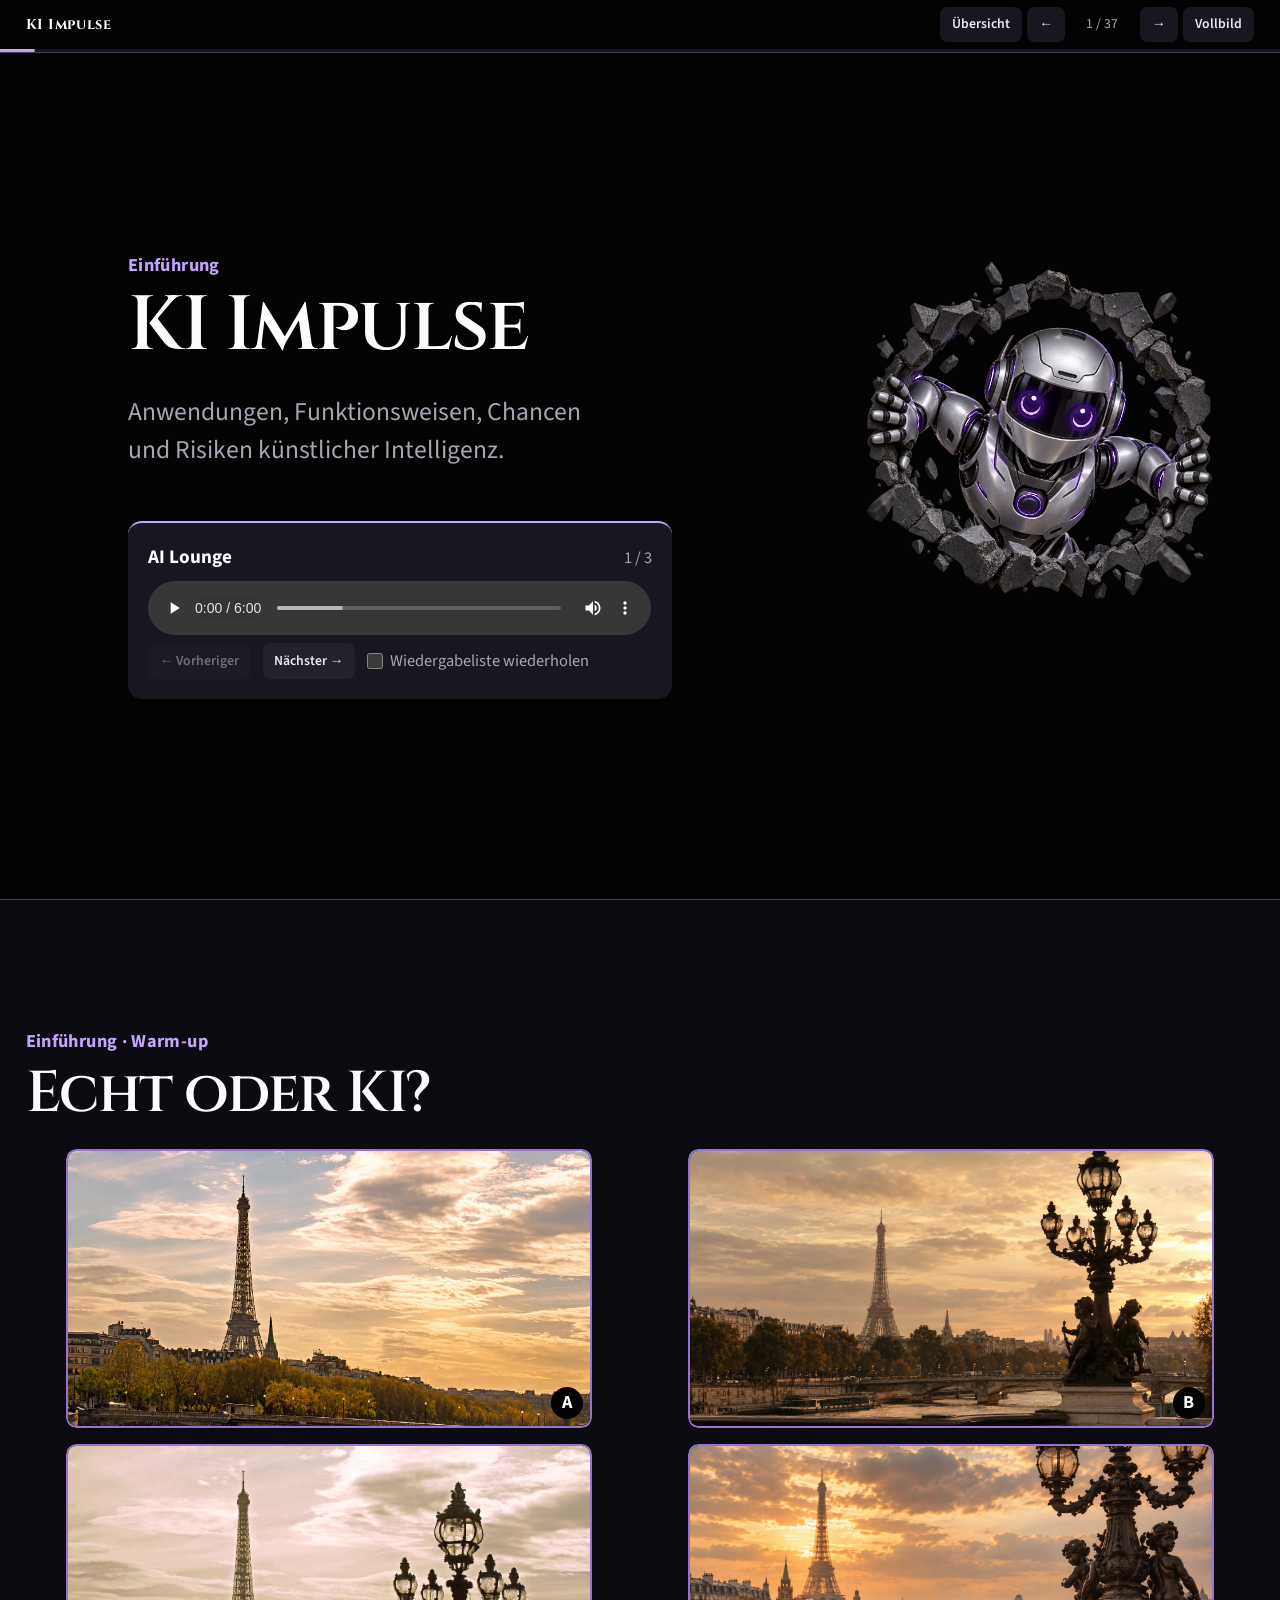
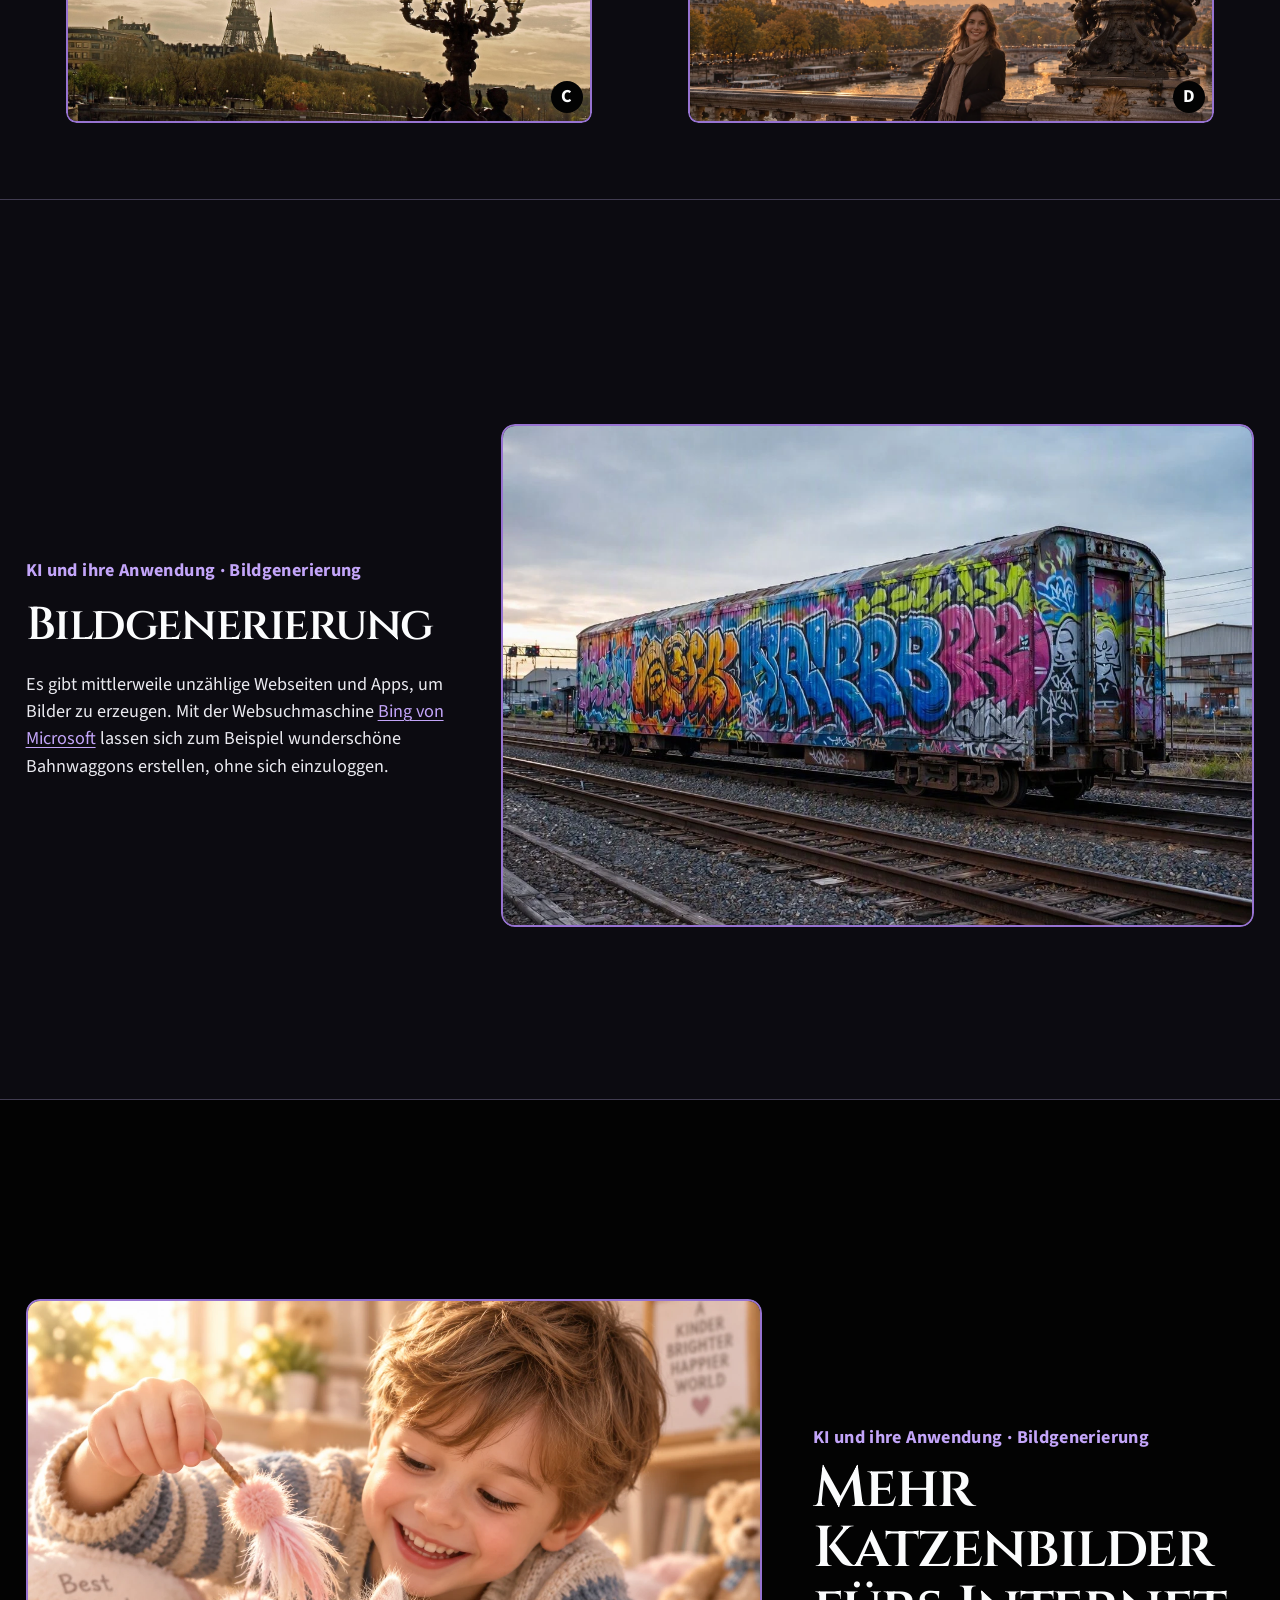
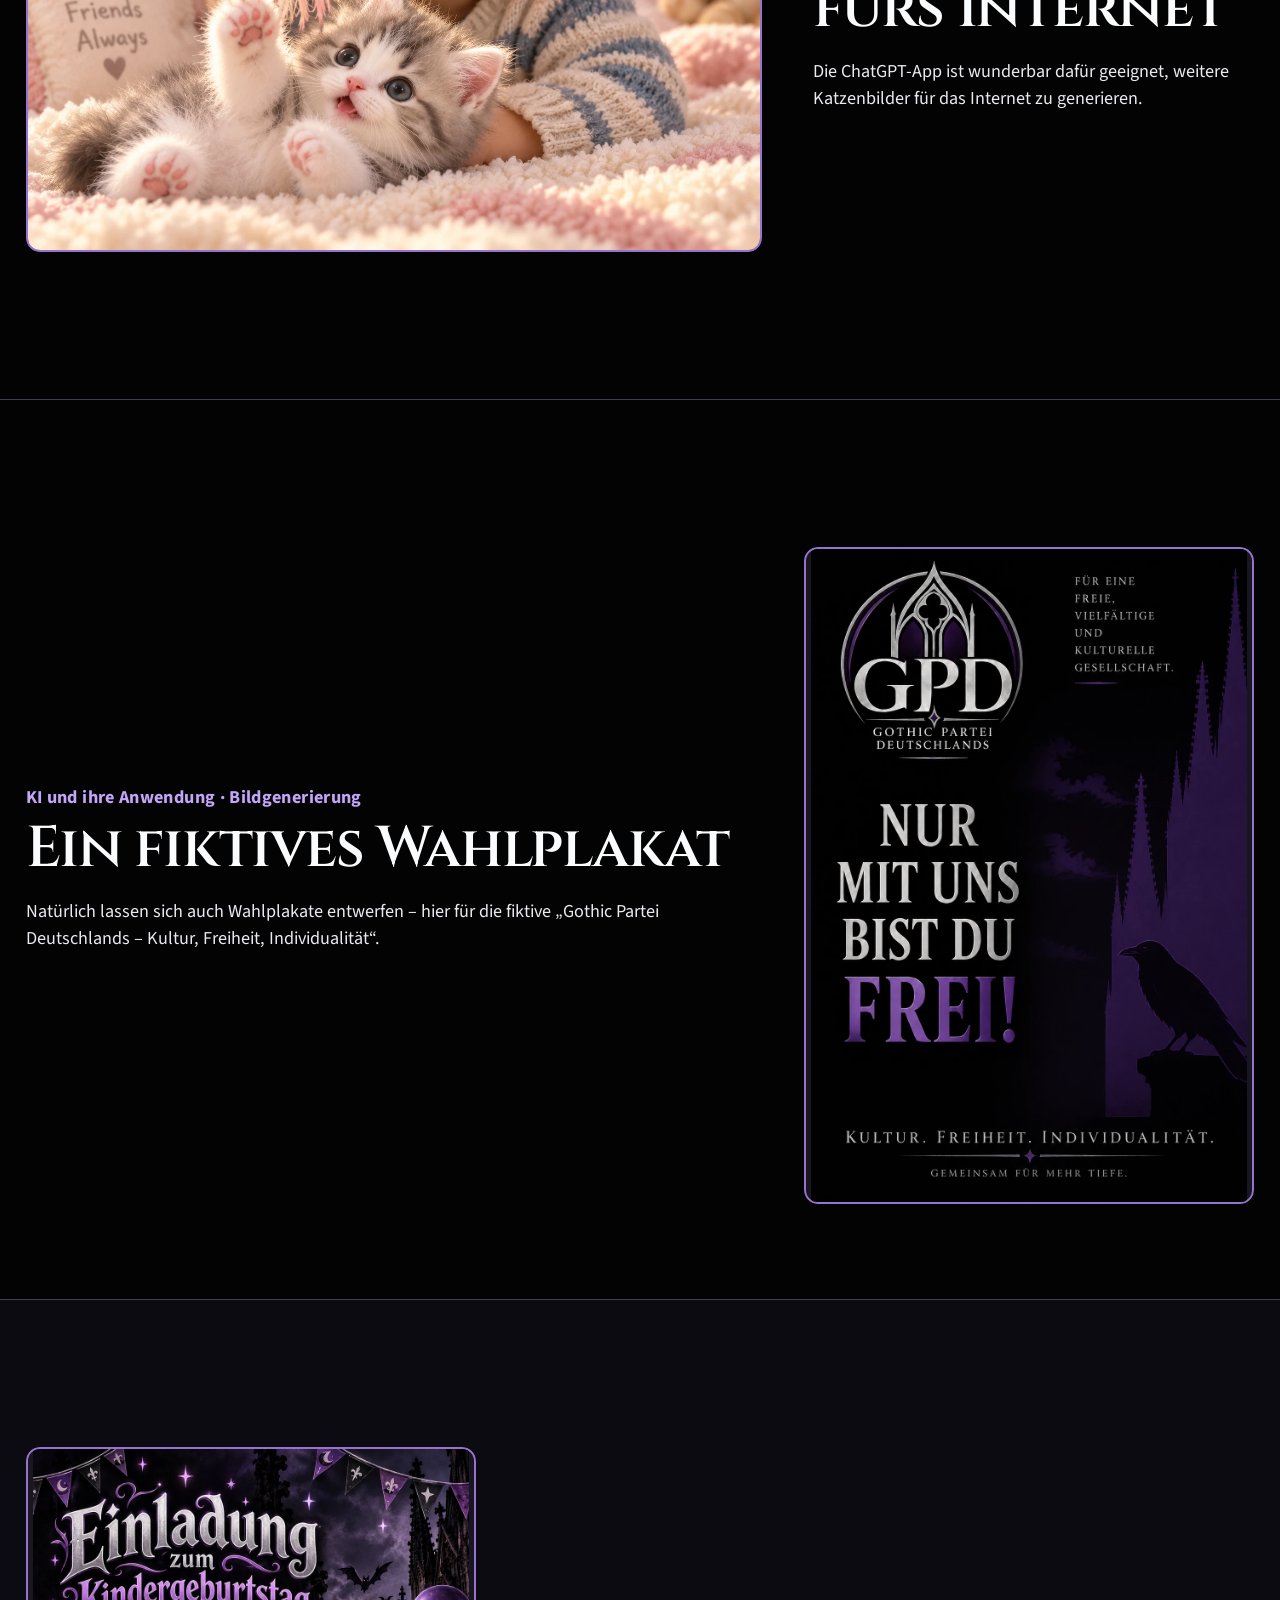
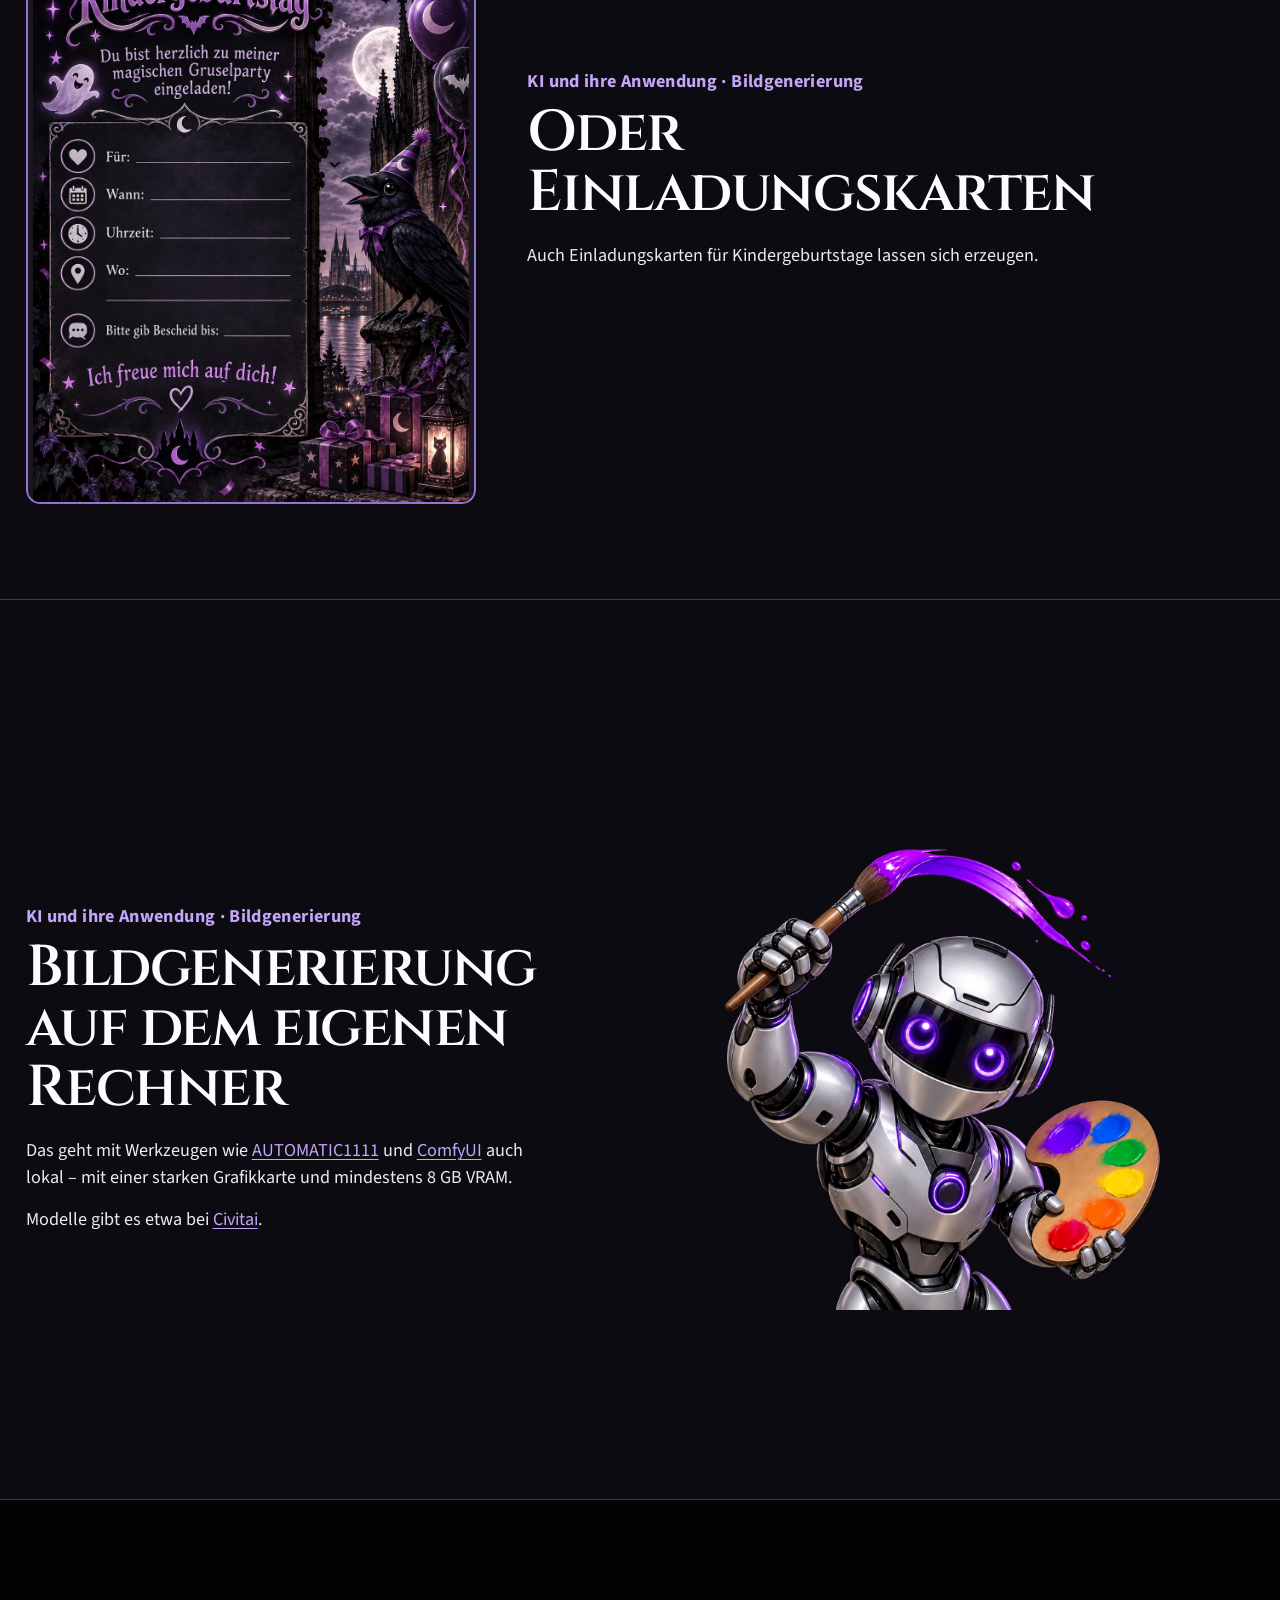
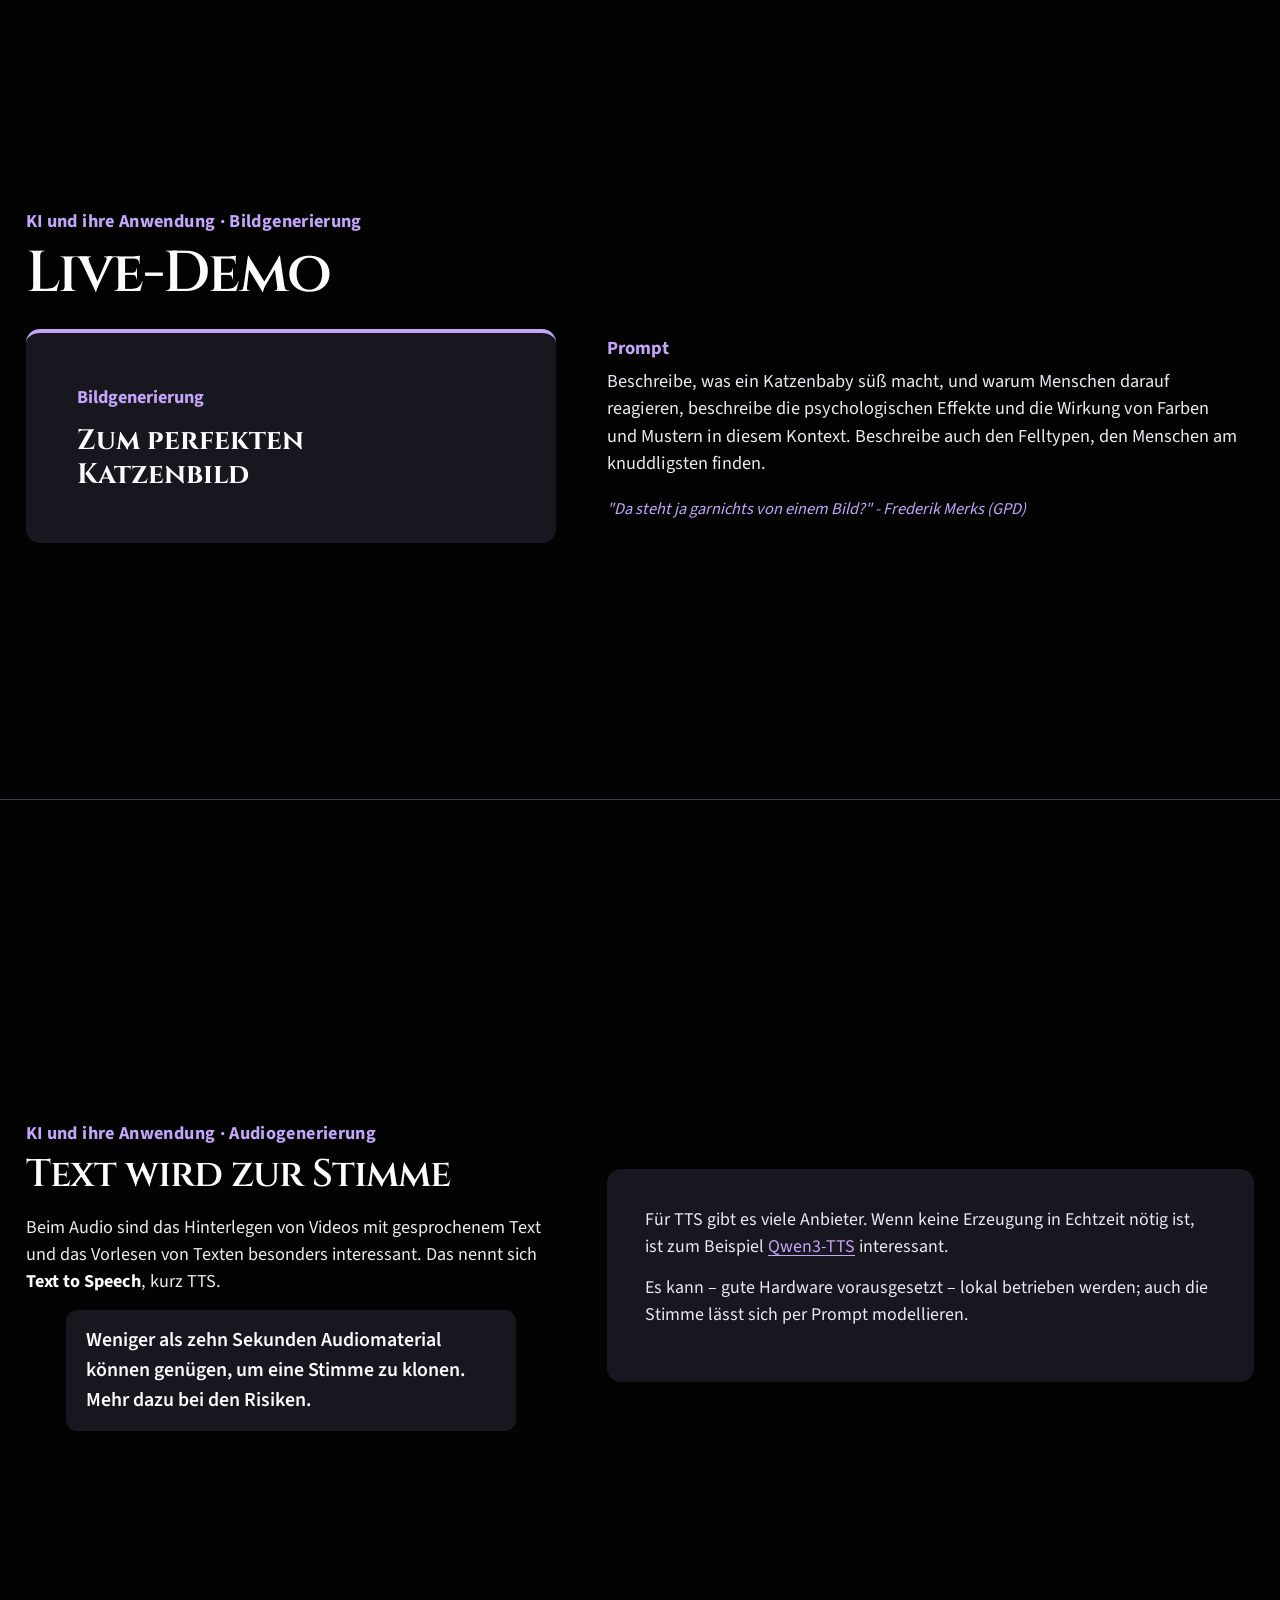
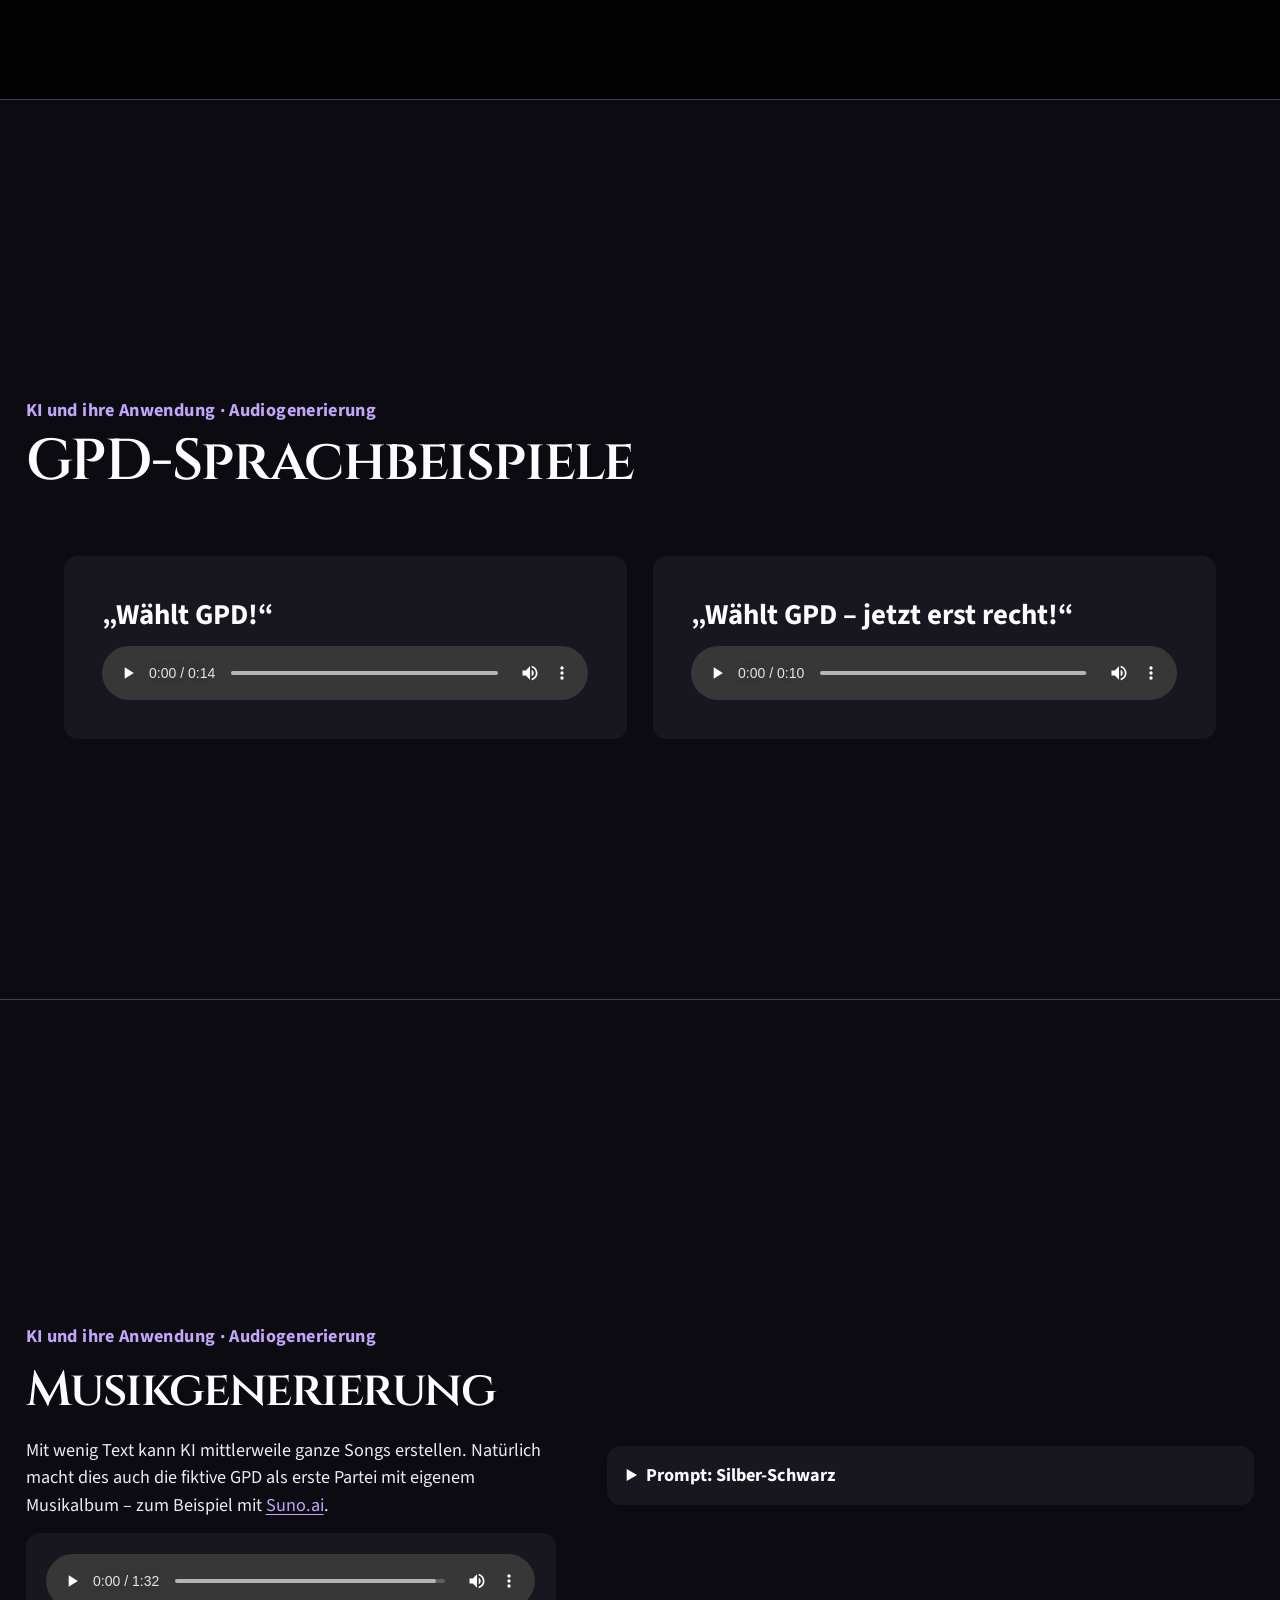
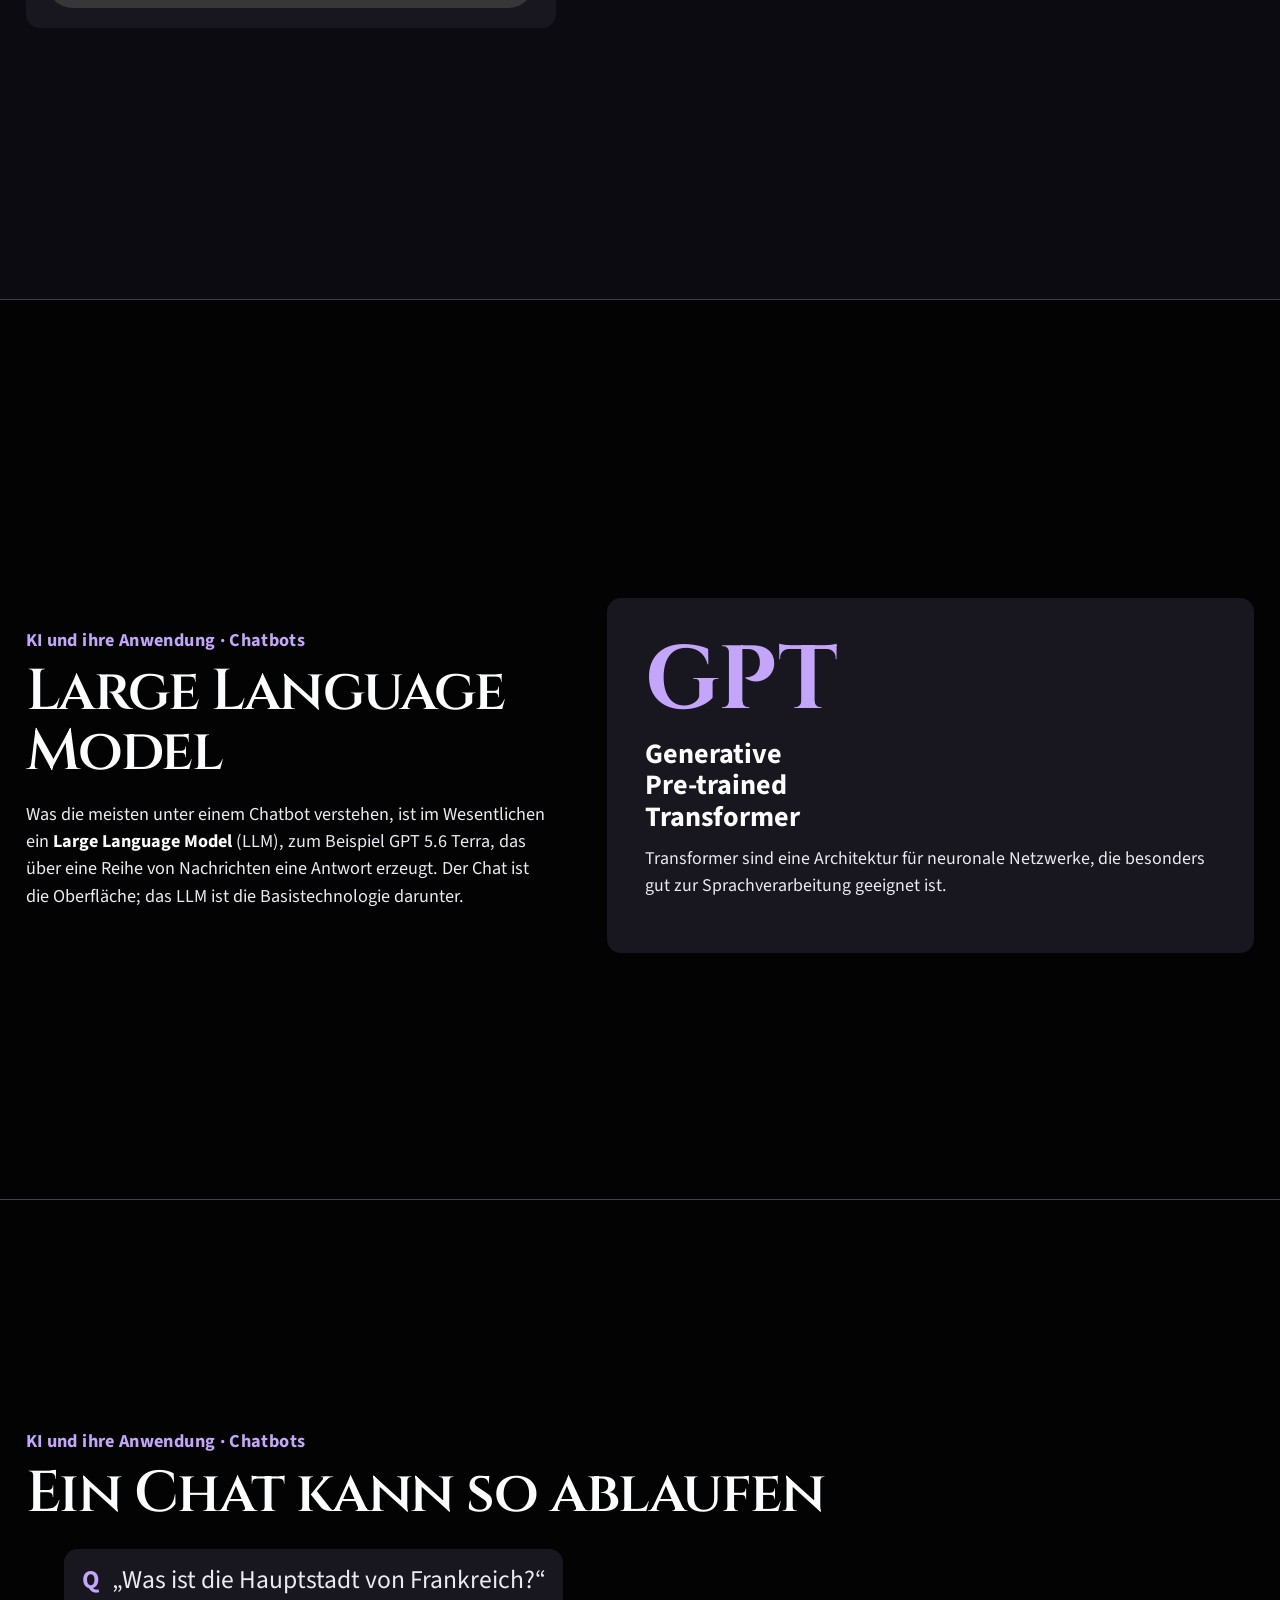
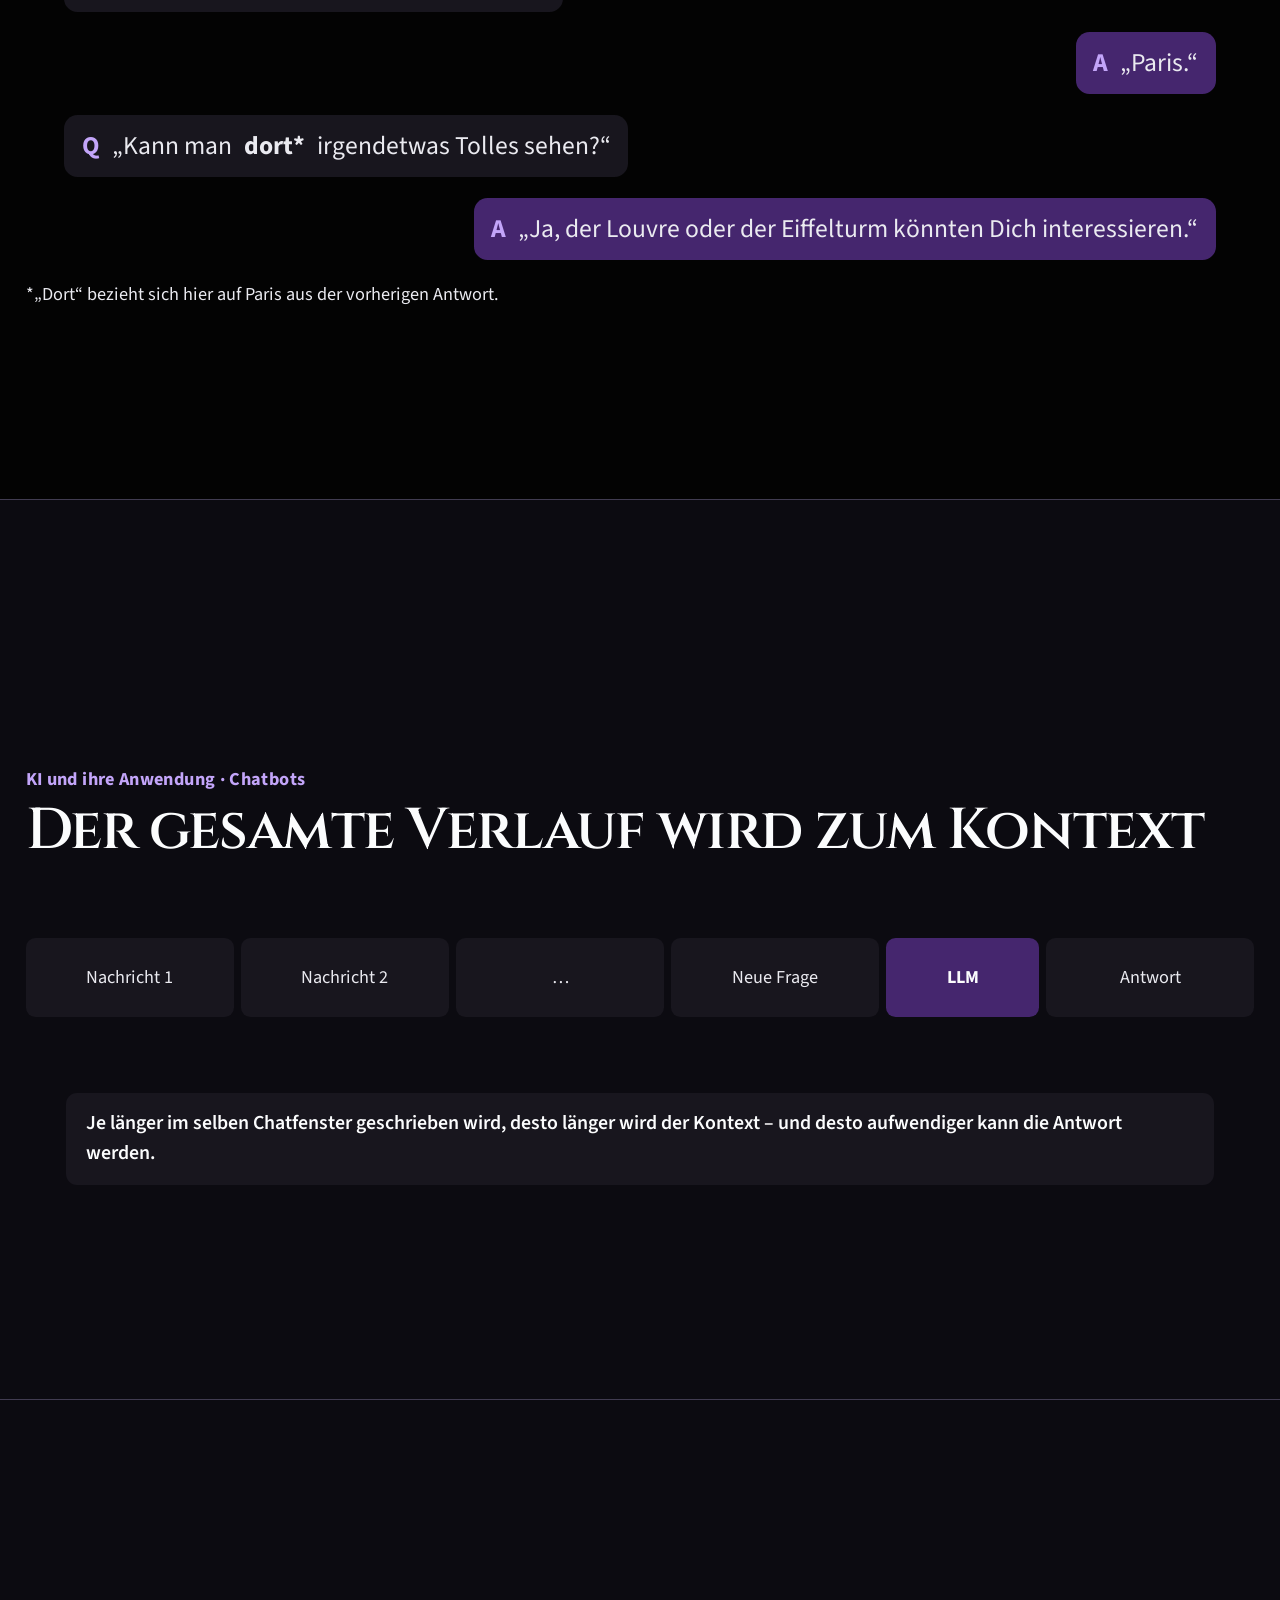
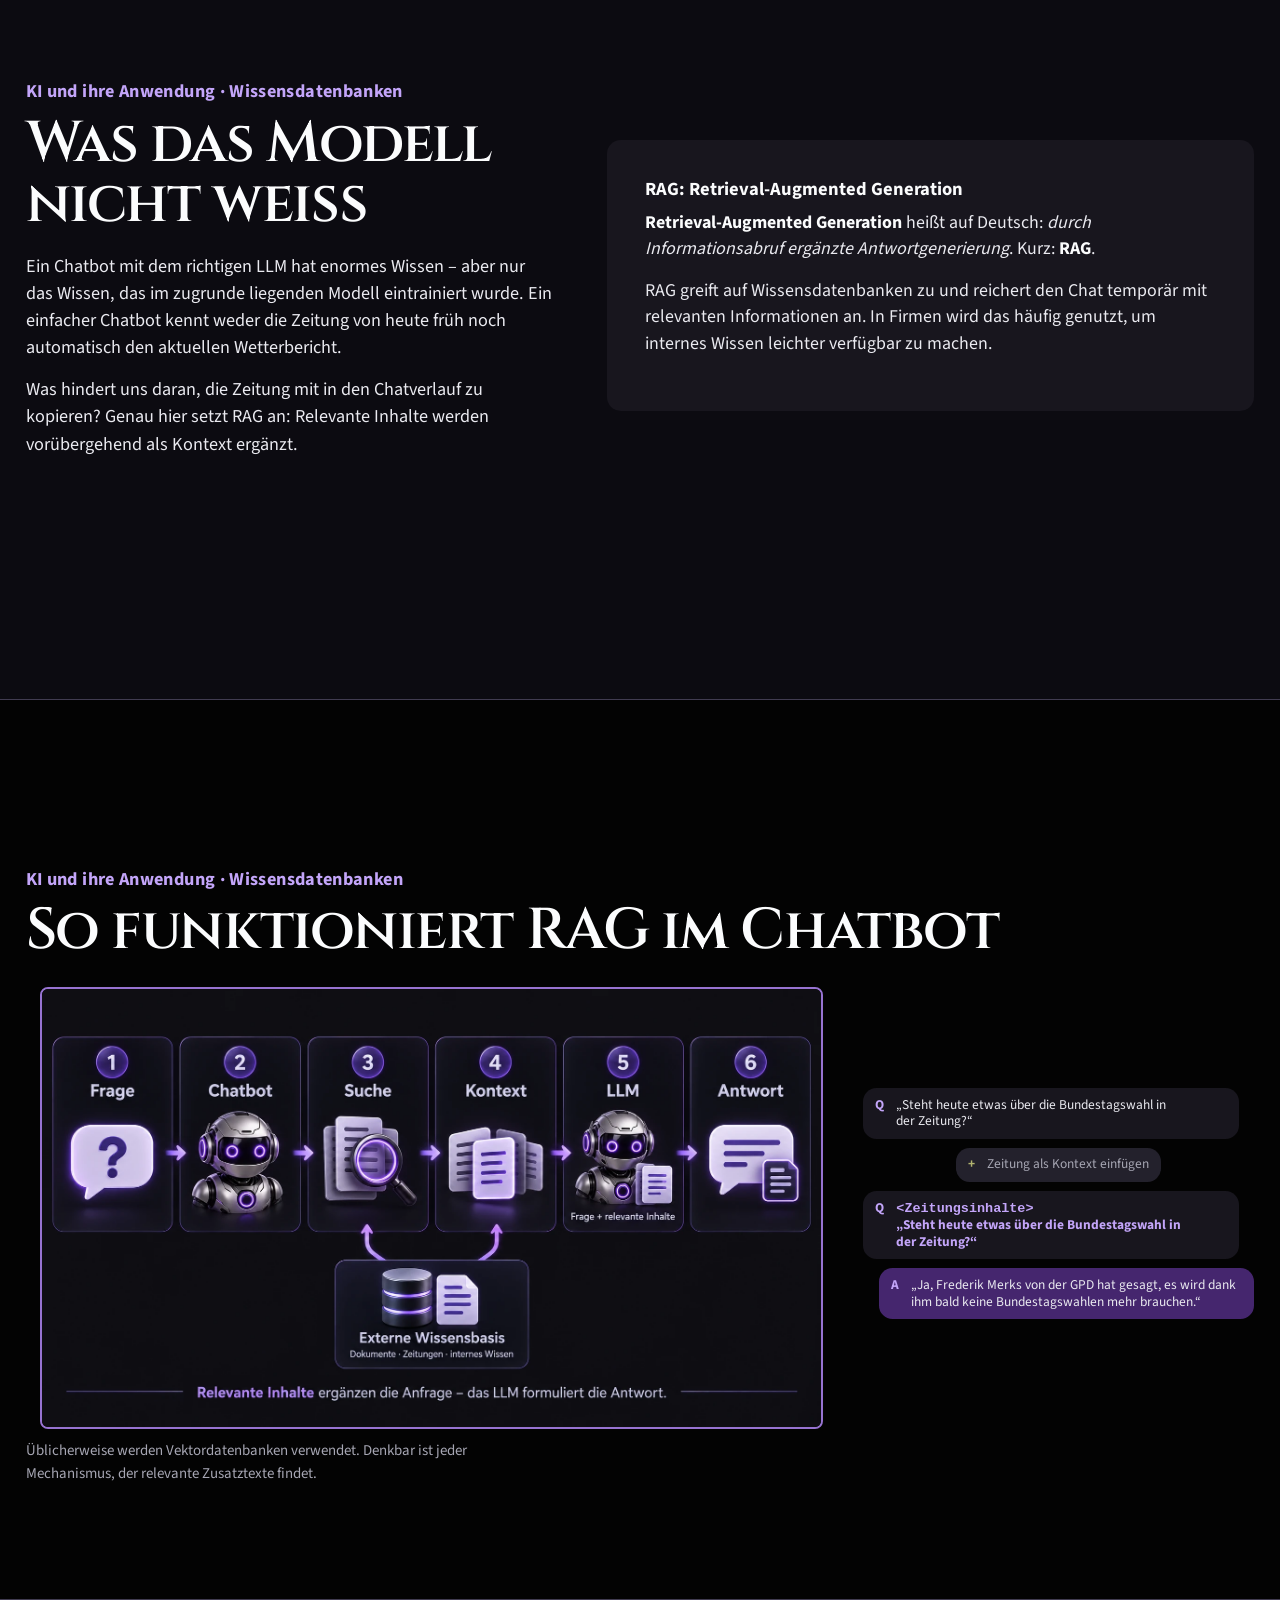
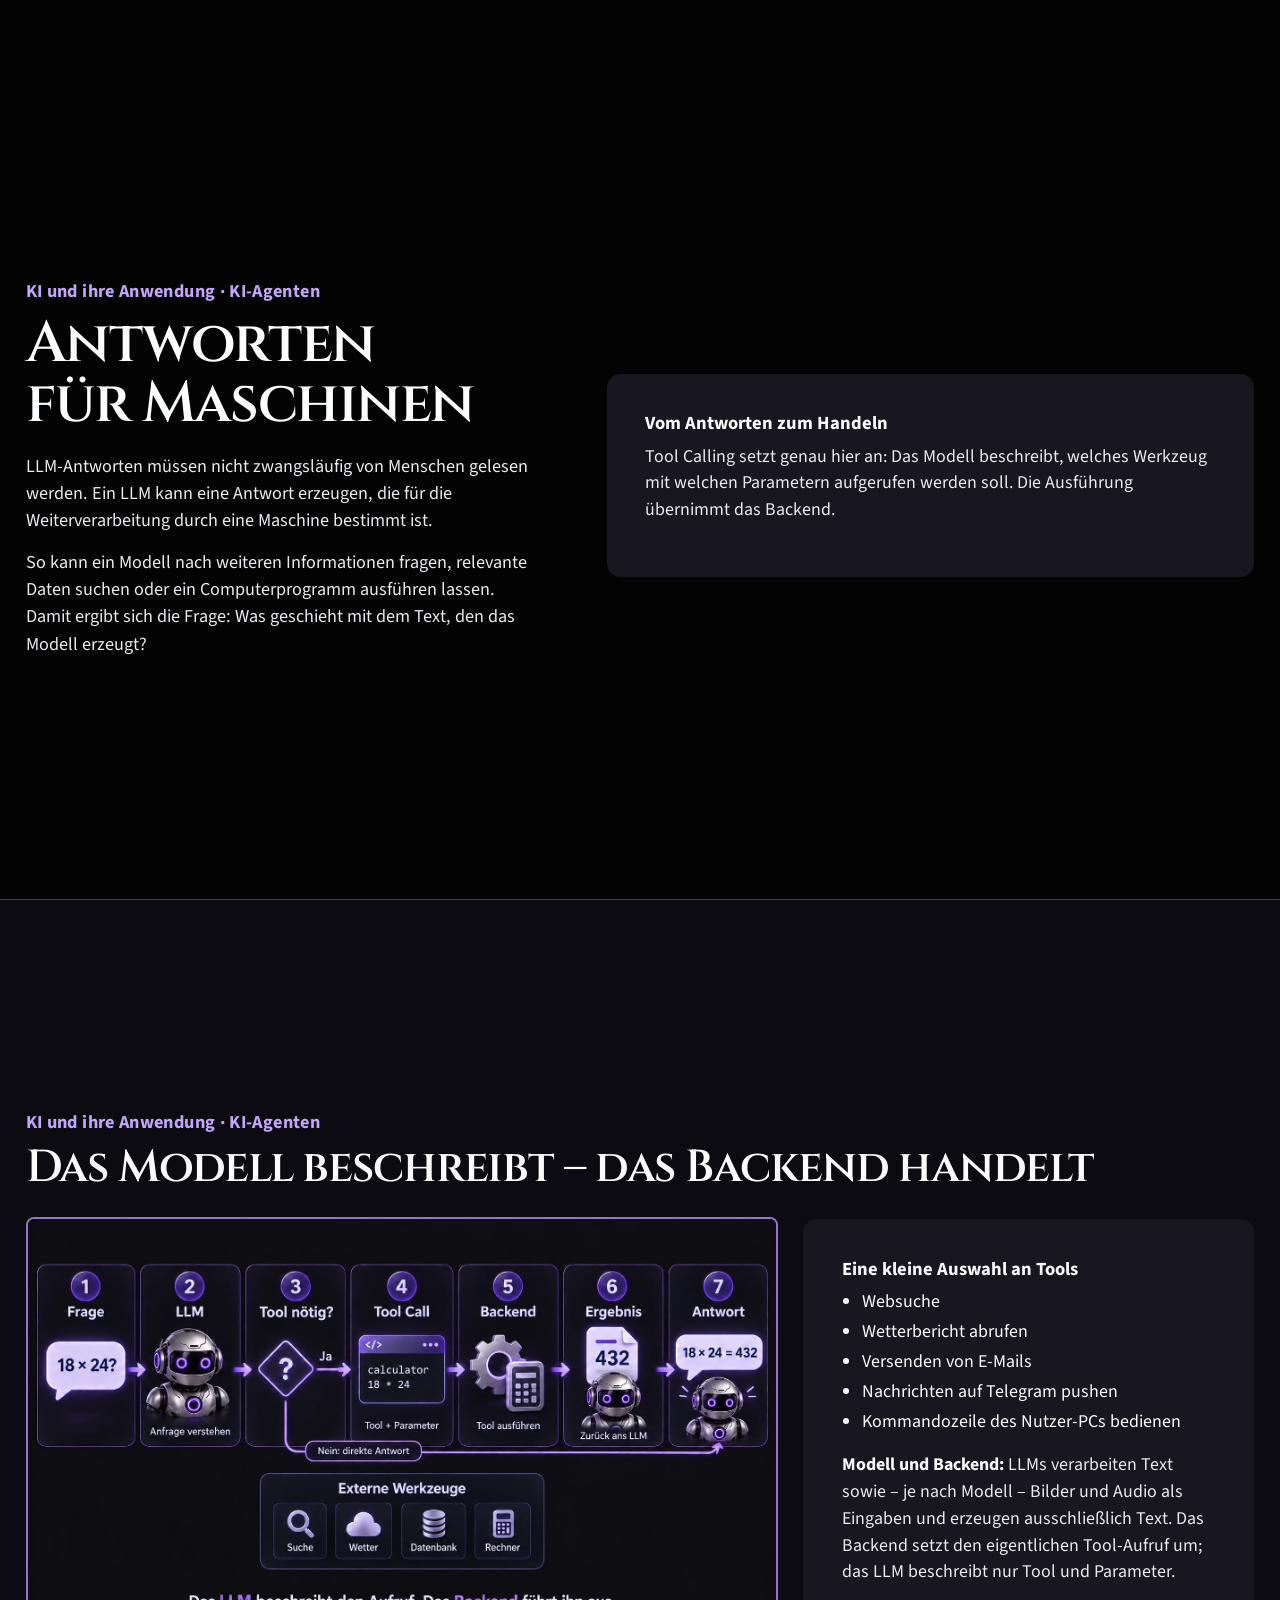
==== commit 51ecc42e: "style: place discussion subtitle below headline" ====
--- a/KI Impulse HTML/index.html
+++ b/KI Impulse HTML/index.html
@@ -228,7 +228,7 @@
     </section>
 
     <section class="slide slide--discussion slide--discussion-combined" id="diskussion" data-title="Diskussion: Chancen &amp; Risiken" tabindex="-1">
-      <div class="slide__content"><header class="slide__header"><p class="section-mark">Chancen &amp; Risiken</p><h2>Diskussion</h2></header><p class="discussion-intro"><b>Einstieg:</b> Was passiert, wenn Neffe Thomas anruft – an dessen Namen Du Dich nicht erinnern kannst?</p><div class="discussion-grid"><section aria-labelledby="diskussion-alltag"><h3 id="diskussion-alltag">Alltag, Arbeit, Teilhabe</h3><ul class="question-list"><li>Welche Alltagsaufgaben würden wir gerne einer KI überlassen?</li><li>Welche Arbeitsplätze könnten durch KI gefährdet sein?</li><li>Wie kann KI helfen, Krankheiten früher zu erkennen?</li><li>Wie kann KI das Lernen für jeden Einzelnen verbessern?</li><li>Wie kann KI Menschen mit Behinderungen mehr Selbstständigkeit ermöglichen?</li><li>Wie kann KI uns bei der Arbeit entlasten?</li></ul></section><section aria-labelledby="diskussion-verantwortung"><h3 id="diskussion-verantwortung">Vertrauen, Verantwortung, Regeln</h3><ul class="question-list"><li>Wie erkennen wir, ob Bilder, Videos oder Nachrichten KI-Fälschungen sind?</li><li>Wer trägt die Verantwortung, wenn eine KI Schaden verursacht?</li><li>Kann KI abhängig machen?</li><li>Wie verhindern wir, dass wir uns zu sehr auf KI verlassen?</li><li>Wie verhindern wir, dass KI persönliche Daten missbraucht?</li><li>Ist KI stark genug reguliert?</li><li>Ist KI zu stark reguliert?</li></ul></section></div></div>
+      <div class="slide__content"><header class="slide__header"><h2>Diskussion</h2><p class="section-mark">Chancen &amp; Risiken</p></header><p class="discussion-intro"><b>Einstieg:</b> Was passiert, wenn Neffe Thomas anruft – an dessen Namen Du Dich nicht erinnern kannst?</p><div class="discussion-grid"><section aria-labelledby="diskussion-alltag"><h3 id="diskussion-alltag">Alltag, Arbeit, Teilhabe</h3><ul class="question-list"><li>Welche Alltagsaufgaben würden wir gerne einer KI überlassen?</li><li>Welche Arbeitsplätze könnten durch KI gefährdet sein?</li><li>Wie kann KI helfen, Krankheiten früher zu erkennen?</li><li>Wie kann KI das Lernen für jeden Einzelnen verbessern?</li><li>Wie kann KI Menschen mit Behinderungen mehr Selbstständigkeit ermöglichen?</li><li>Wie kann KI uns bei der Arbeit entlasten?</li></ul></section><section aria-labelledby="diskussion-verantwortung"><h3 id="diskussion-verantwortung">Vertrauen, Verantwortung, Regeln</h3><ul class="question-list"><li>Wie erkennen wir, ob Bilder, Videos oder Nachrichten KI-Fälschungen sind?</li><li>Wer trägt die Verantwortung, wenn eine KI Schaden verursacht?</li><li>Kann KI abhängig machen?</li><li>Wie verhindern wir, dass wir uns zu sehr auf KI verlassen?</li><li>Wie verhindern wir, dass KI persönliche Daten missbraucht?</li><li>Ist KI stark genug reguliert?</li><li>Ist KI zu stark reguliert?</li></ul></section></div></div>
     </section>
 
     <section class="slide slide--quote" id="abschlussfrage" data-title="Abschlussfrage" tabindex="-1">
